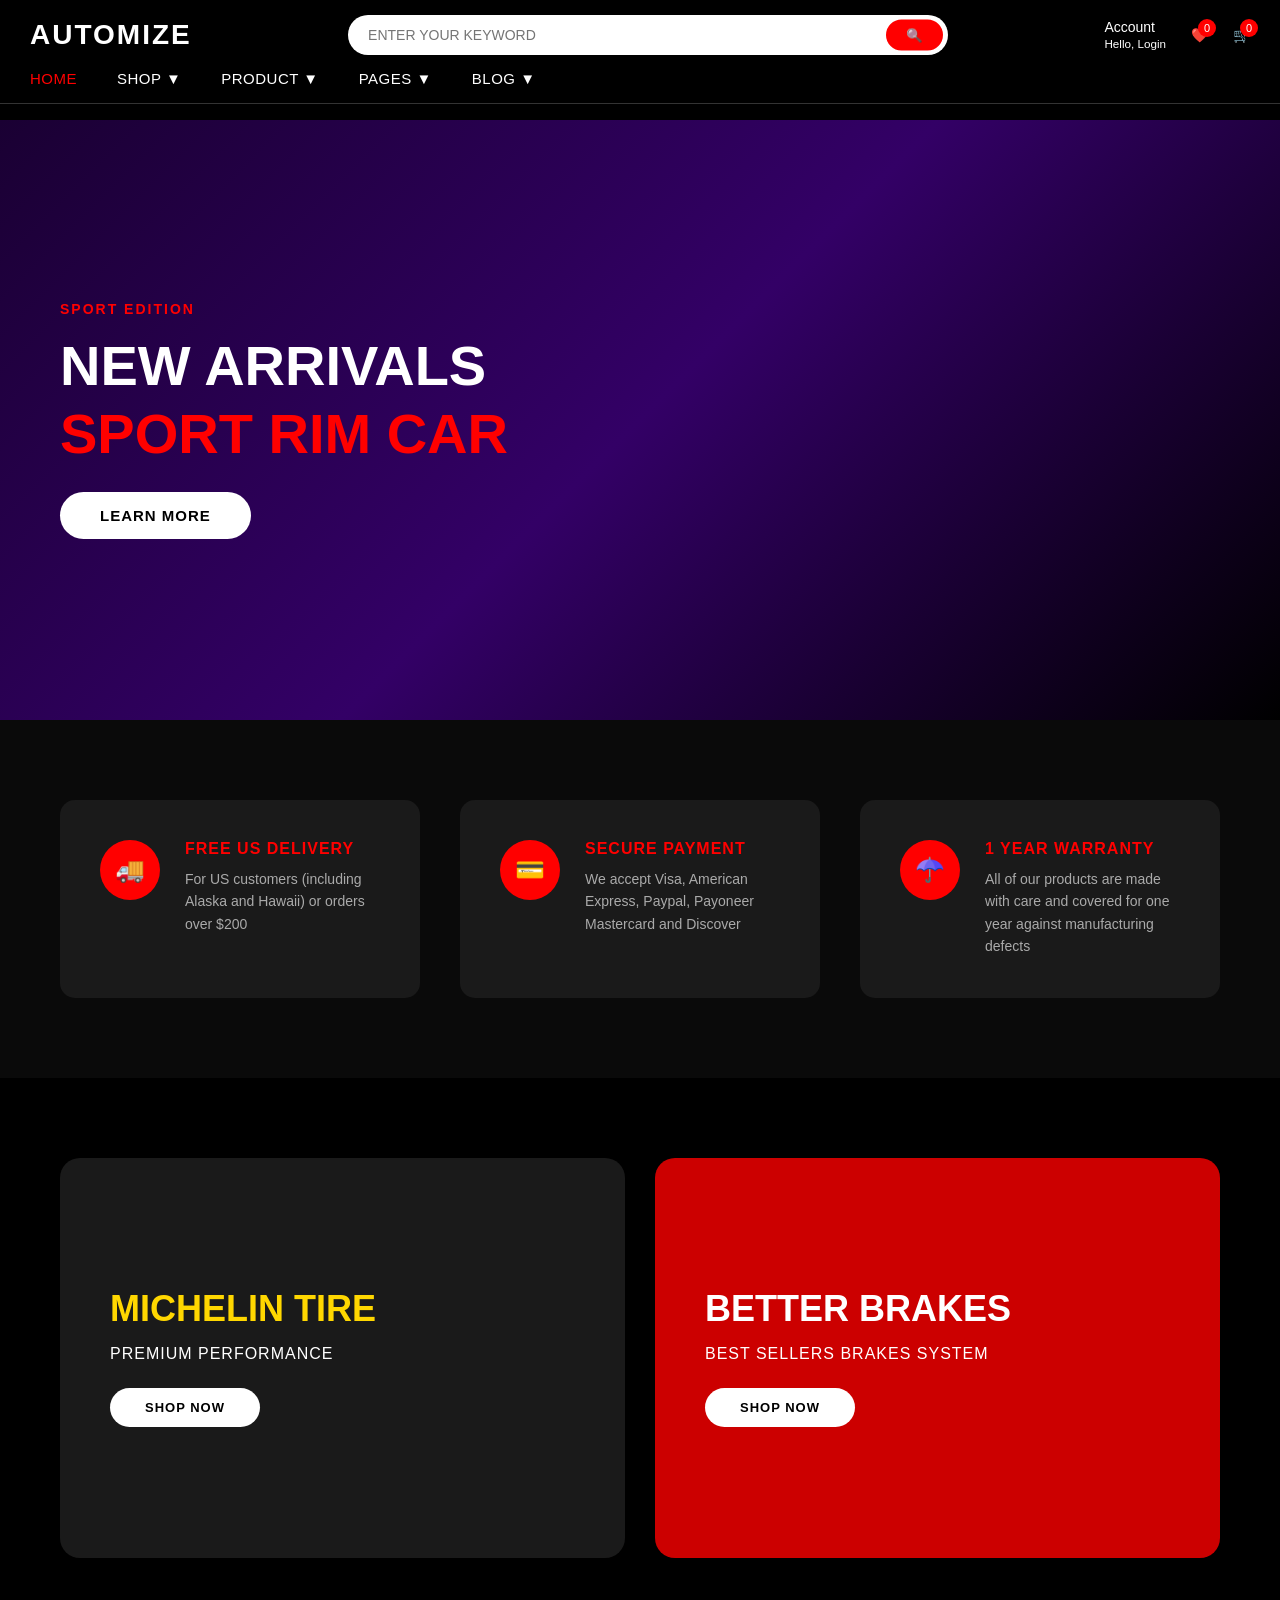
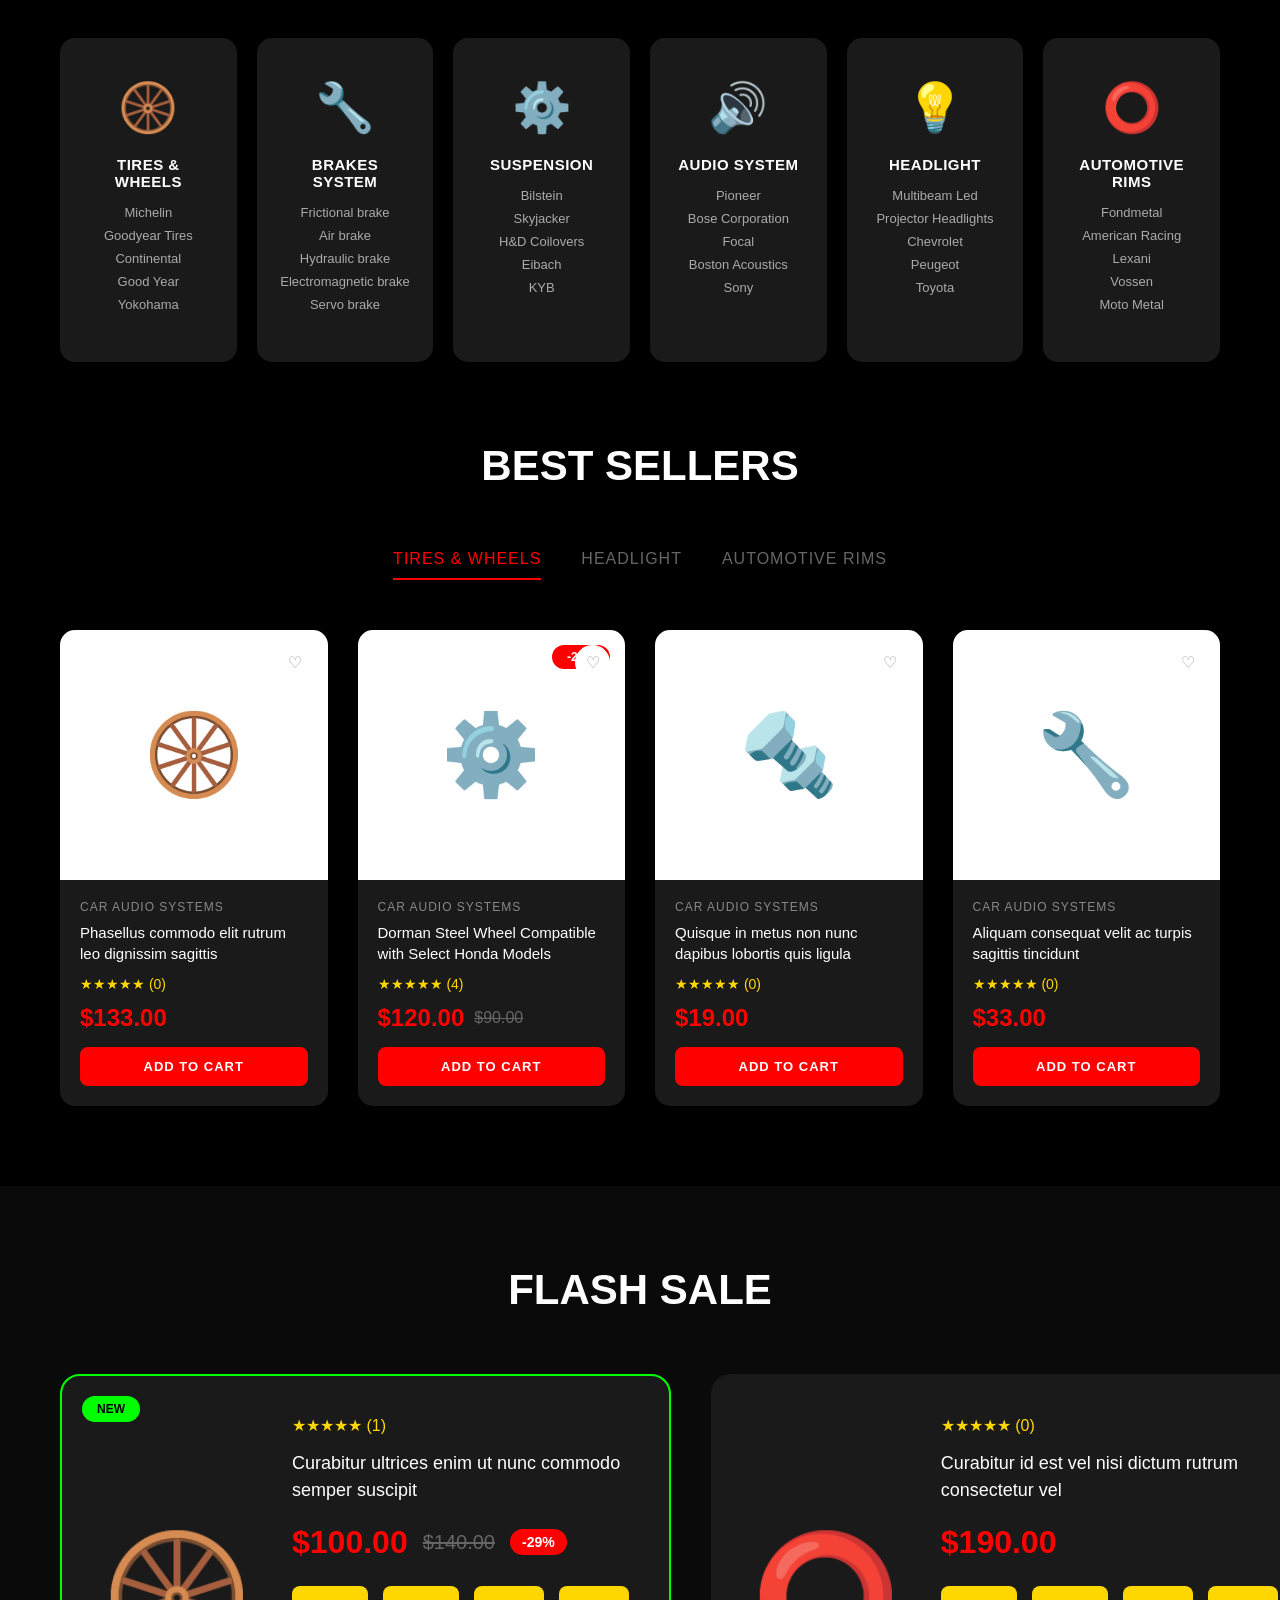
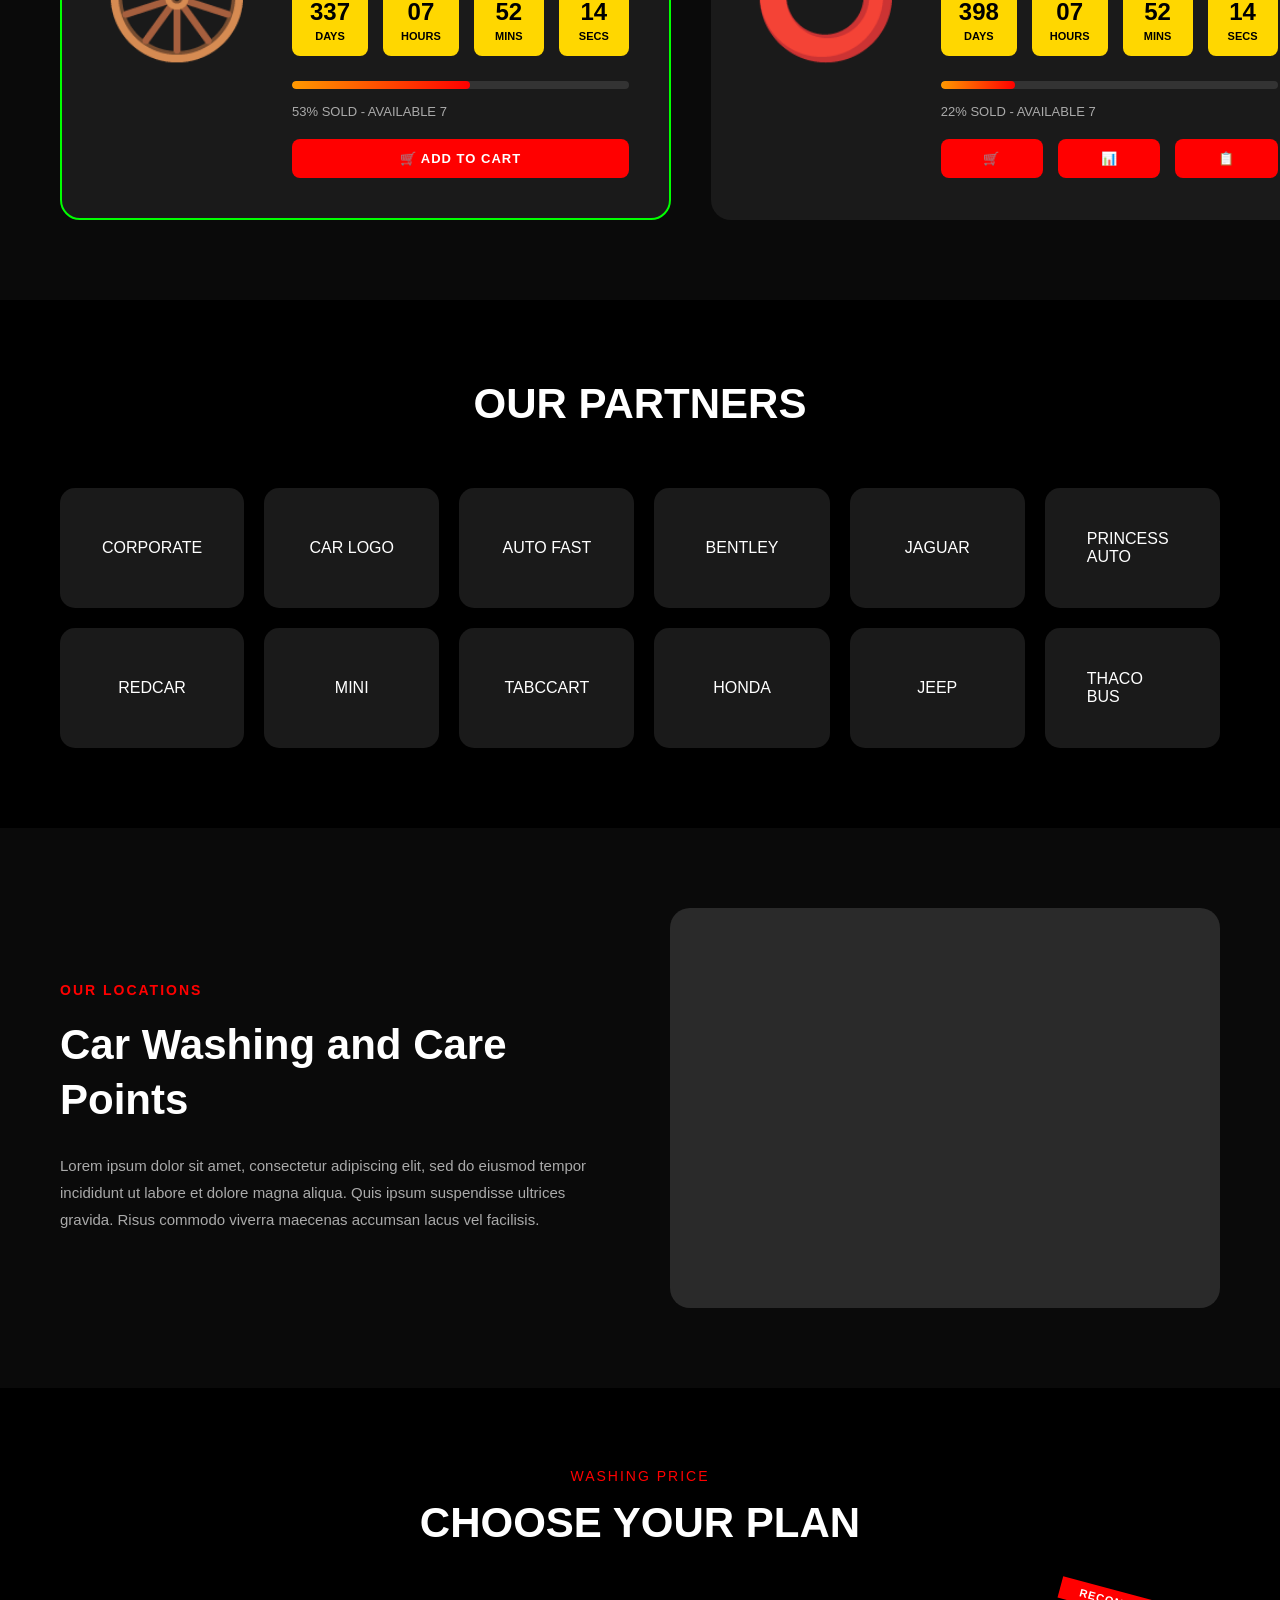
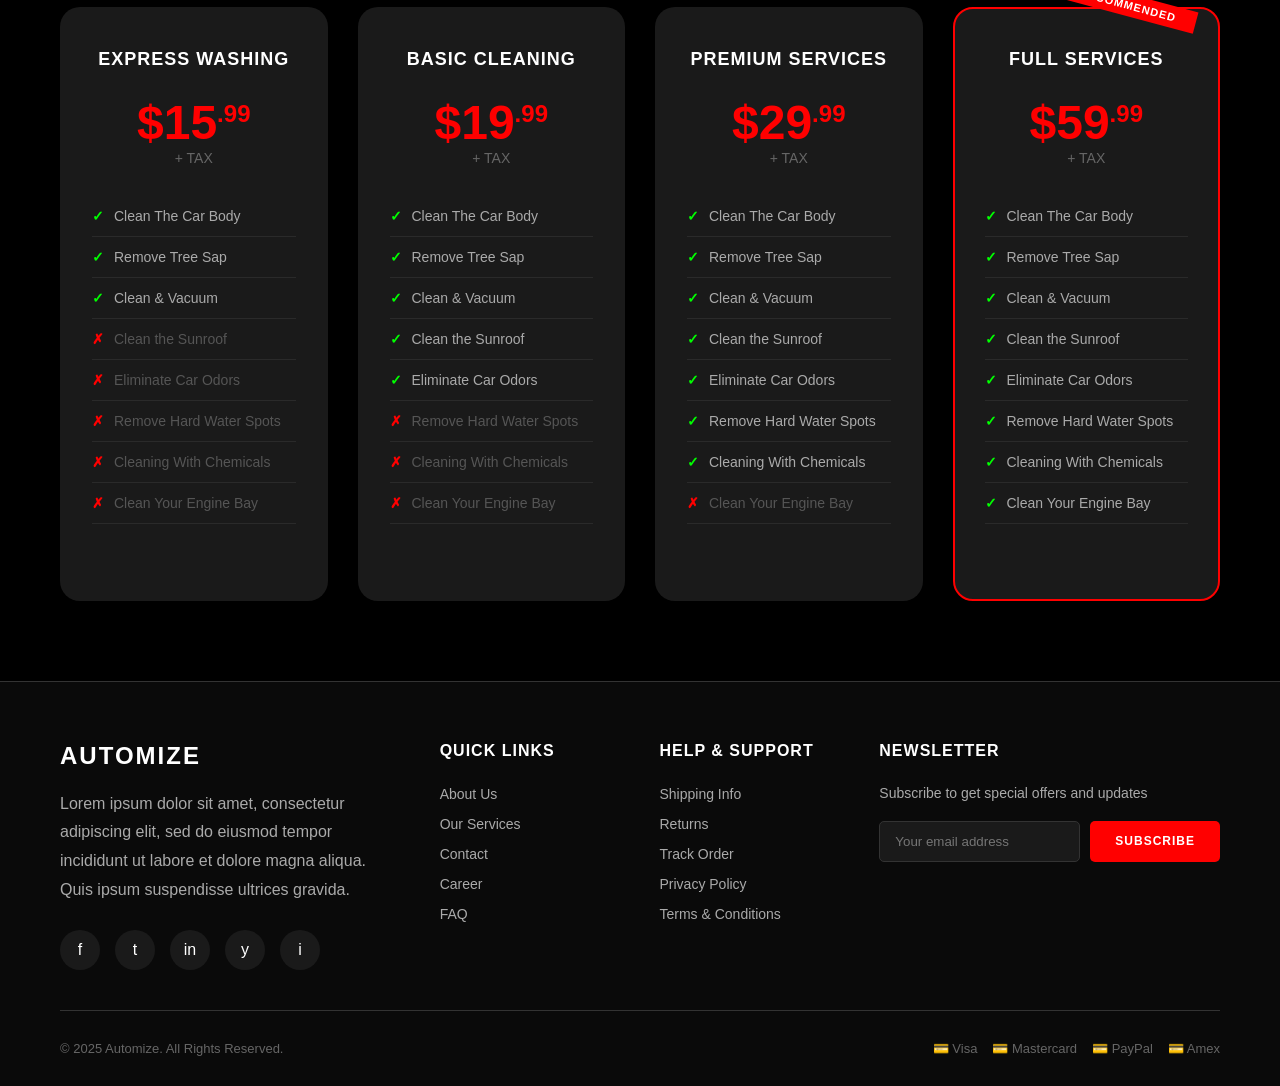
==== index.html @ 326f1a13 "Home page" ====
<!DOCTYPE html>
<html lang="vi">
<head>
    <meta charset="UTF-8">
    <meta name="viewport" content="width=device-width, initial-scale=1.0">
    <title>Automize - Automotive Parts & Accessories</title>
    
    <!-- CSS -->
    <link rel="stylesheet" href="css/style.css">
</head>
<body>
    <!-- Header -->
    <header>
        <div class="header-top">
            <div class="logo">AUTOMIZE</div>
            
            <div class="search-bar">
                <input type="text" placeholder="ENTER YOUR KEYWORD">
                <button>🔍</button>
            </div>
            
            <div class="header-icons">
                <div class="icon-btn">
                    Account<br><small>Hello, Login</small>
                </div>
                <div class="icon-btn">
                    ❤️
                    <span class="badge">0</span>
                </div>
                <div class="icon-btn">
                    🛒
                    <span class="badge">0</span>
                </div>
            </div>
        </div>
        
        <nav>
            <ul class="nav-menu">
                <li class="active"><a href="#home">HOME</a></li>
                <li class="dropdown">
                    <a href="#shop">SHOP ▼</a>
                    <div class="dropdown-content">
                        <a href="#">All Products</a>
                        <a href="#">New Arrivals</a>
                        <a href="#">Best Sellers</a>
                        <a href="#">Sale Items</a>
                    </div>
                </li>
                <li class="dropdown">
                    <a href="#product">PRODUCT ▼</a>
                    <div class="dropdown-content">
                        <a href="#">Tires & Wheels</a>
                        <a href="#">Brakes System</a>
                        <a href="#">Suspension</a>
                        <a href="#">Audio System</a>
                    </div>
                </li>
                <li class="dropdown">
                    <a href="#pages">PAGES ▼</a>
                    <div class="dropdown-content">
                        <a href="#">About Us</a>
                        <a href="#">Contact</a>
                        <a href="#">FAQ</a>
                        <a href="#">Services</a>
                    </div>
                </li>
                <li class="dropdown">
                    <a href="#blog">BLOG ▼</a>
                    <div class="dropdown-content">
                        <a href="#">Latest News</a>
                        <a href="#">Tips & Tricks</a>
                        <a href="#">Maintenance Guide</a>
                    </div>
                </li>
            </ul>
        </nav>
    </header>

    <!-- Hero Section -->
    <section class="hero">
        <div class="hero-content">
            <div class="hero-tag">SPORT EDITION</div>
            <h1>NEW ARRIVALS<br><span class="highlight">SPORT RIM CAR</span></h1>
            <button class="hero-btn">Learn More</button>
        </div>
    </section>

    <!-- Features -->
    <section class="features">
        <div class="features-grid">
            <div class="feature-card">
                <div class="feature-icon">🚚</div>
                <div class="feature-content">
                    <h3>Free US Delivery</h3>
                    <p>For US customers (including Alaska and Hawaii) or orders over $200</p>
                </div>
            </div>
            <div class="feature-card">
                <div class="feature-icon">💳</div>
                <div class="feature-content">
                    <h3>Secure Payment</h3>
                    <p>We accept Visa, American Express, Paypal, Payoneer Mastercard and Discover</p>
                </div>
            </div>
            <div class="feature-card">
                <div class="feature-icon">☂️</div>
                <div class="feature-content">
                    <h3>1 Year Warranty</h3>
                    <p>All of our products are made with care and covered for one year against manufacturing defects</p>
                </div>
            </div>
        </div>
    </section>

    <!-- Product Promo -->
    <section class="products">
        <div class="product-promo">
            <div class="promo-card dark">
                <h3 class="yellow">MICHELIN TIRE</h3>
                <p>Premium Performance</p>
                <button class="promo-btn">Shop Now</button>
            </div>
            <div class="promo-card red">
                <h3>BETTER BRAKES</h3>
                <p>Best Sellers Brakes System</p>
                <button class="promo-btn">Shop Now</button>
            </div>
        </div>

        <!-- Categories -->
        <div class="categories">
            <div class="category-card">
                <div class="category-icon">🛞</div>
                <h4>Tires & Wheels</h4>
                <ul>
                    <li>Michelin</li>
                    <li>Goodyear Tires</li>
                    <li>Continental</li>
                    <li>Good Year</li>
                    <li>Yokohama</li>
                </ul>
            </div>
            <div class="category-card">
                <div class="category-icon">🔧</div>
                <h4>Brakes System</h4>
                <ul>
                    <li>Frictional brake</li>
                    <li>Air brake</li>
                    <li>Hydraulic brake</li>
                    <li>Electromagnetic brake</li>
                    <li>Servo brake</li>
                </ul>
            </div>
            <div class="category-card">
                <div class="category-icon">⚙️</div>
                <h4>Suspension</h4>
                <ul>
                    <li>Bilstein</li>
                    <li>Skyjacker</li>
                    <li>H&D Coilovers</li>
                    <li>Eibach</li>
                    <li>KYB</li>
                </ul>
            </div>
            <div class="category-card">
                <div class="category-icon">🔊</div>
                <h4>Audio System</h4>
                <ul>
                    <li>Pioneer</li>
                    <li>Bose Corporation</li>
                    <li>Focal</li>
                    <li>Boston Acoustics</li>
                    <li>Sony</li>
                </ul>
            </div>
            <div class="category-card">
                <div class="category-icon">💡</div>
                <h4>Headlight</h4>
                <ul>
                    <li>Multibeam Led</li>
                    <li>Projector Headlights</li>
                    <li>Chevrolet</li>
                    <li>Peugeot</li>
                    <li>Toyota</li>
                </ul>
            </div>
            <div class="category-card">
                <div class="category-icon">⭕</div>
                <h4>Automotive Rims</h4>
                <ul>
                    <li>Fondmetal</li>
                    <li>American Racing</li>
                    <li>Lexani</li>
                    <li>Vossen</li>
                    <li>Moto Metal</li>
                </ul>
            </div>
        </div>

        <!-- Best Sellers -->
        <div class="best-sellers">
            <div class="section-header">
                <h2>BEST SELLERS</h2>
            </div>
            
            <div class="product-tabs">
                <button class="active" data-tab="tires">Tires & Wheels</button>
                <button data-tab="headlight">Headlight</button>
                <button data-tab="rims">Automotive Rims</button>
            </div>
            
            <div class="product-grid">
                <div class="product-card">
                    <div class="product-image">
                        <button class="wishlist-btn">♡</button>
                        <div style="font-size: 80px; color: #ddd;">🛞</div>
                    </div>
                    <div class="product-info">
                        <div class="product-category">CAR AUDIO SYSTEMS</div>
                        <div class="product-title">Phasellus commodo elit rutrum leo dignissim sagittis</div>
                        <div class="product-rating">★★★★★ (0)</div>
                        <div class="product-price">
                            <span class="price-current">$133.00</span>
                        </div>
                        <button class="add-to-cart">Add to Cart</button>
                    </div>
                </div>

                <div class="product-card">
                    <div class="product-image">
                        <div class="product-badge">-25%</div>
                        <button class="wishlist-btn">♡</button>
                        <div style="font-size: 80px; color: #ddd;">⚙️</div>
                    </div>
                    <div class="product-info">
                        <div class="product-category">CAR AUDIO SYSTEMS</div>
                        <div class="product-title">Dorman Steel Wheel Compatible with Select Honda Models</div>
                        <div class="product-rating">★★★★★ (4)</div>
                        <div class="product-price">
                            <span class="price-current">$120.00</span>
                            <span class="price-old">$90.00</span>
                        </div>
                        <button class="add-to-cart">Add to Cart</button>
                    </div>
                </div>

                <div class="product-card">
                    <div class="product-image">
                        <button class="wishlist-btn">♡</button>
                        <div style="font-size: 80px; color: #ddd;">🔩</div>
                    </div>
                    <div class="product-info">
                        <div class="product-category">CAR AUDIO SYSTEMS</div>
                        <div class="product-title">Quisque in metus non nunc dapibus lobortis quis ligula</div>
                        <div class="product-rating">★★★★★ (0)</div>
                        <div class="product-price">
                            <span class="price-current">$19.00</span>
                        </div>
                        <button class="add-to-cart">Add to Cart</button>
                    </div>
                </div>

                <div class="product-card">
                    <div class="product-image">
                        <button class="wishlist-btn">♡</button>
                        <div style="font-size: 80px; color: #f00;">🔧</div>
                    </div>
                    <div class="product-info">
                        <div class="product-category">CAR AUDIO SYSTEMS</div>
                        <div class="product-title">Aliquam consequat velit ac turpis sagittis tincidunt</div>
                        <div class="product-rating">★★★★★ (0)</div>
                        <div class="product-price">
                            <span class="price-current">$33.00</span>
                        </div>
                        <button class="add-to-cart">Add to Cart</button>
                    </div>
                </div>
            </div>
        </div>
    </section>

    <!-- Flash Sale -->
    <section class="flash-sale">
        <div class="section-header">
            <h2>FLASH SALE</h2>
        </div>
        
        <div class="flash-sale-grid">
            <div class="flash-card new">
                <div class="flash-badge">NEW</div>
                <div class="flash-image">
                    <div style="font-size: 120px; color: #333;">🛞</div>
                </div>
                <div class="flash-content">
                    <div class="flash-rating">★★★★★ (1)</div>
                    <div class="flash-title">Curabitur ultrices enim ut nunc commodo semper suscipit</div>
                    <div class="flash-prices">
                        <span class="flash-price">$100.00</span>
                        <span class="flash-old-price">$140.00</span>
                        <span class="flash-discount">-29%</span>
                    </div>
                    <div class="countdown" data-days="337" data-hours="7" data-mins="52" data-secs="16">
                        <div class="countdown-item">
                            <span class="countdown-number">337</span>
                            <span class="countdown-label">Days</span>
                        </div>
                        <div class="countdown-item">
                            <span class="countdown-number">07</span>
                            <span class="countdown-label">Hours</span>
                        </div>
                        <div class="countdown-item">
                            <span class="countdown-number">52</span>
                            <span class="countdown-label">Mins</span>
                        </div>
                        <div class="countdown-item">
                            <span class="countdown-number">16</span>
                            <span class="countdown-label">Secs</span>
                        </div>
                    </div>
                    <div class="progress-bar">
                        <div class="progress-fill" style="width: 53%"></div>
                    </div>
                    <div class="stock-info">53% SOLD - AVAILABLE 7</div>
                    <button class="add-to-cart" style="width: auto; padding: 12px 40px;">🛒 Add to Cart</button>
                </div>
            </div>

            <div class="flash-card">
                <div class="flash-image">
                    <div style="font-size: 120px; color: #c00;">⭕</div>
                </div>
                <div class="flash-content">
                    <div class="flash-rating">★★★★★ (0)</div>
                    <div class="flash-title">Curabitur id est vel nisi dictum rutrum consectetur vel</div>
                    <div class="flash-prices">
                        <span class="flash-price">$190.00</span>
                    </div>
                    <div class="countdown" data-days="398" data-hours="7" data-mins="52" data-secs="16">
                        <div class="countdown-item">
                            <span class="countdown-number">398</span>
                            <span class="countdown-label">Days</span>
                        </div>
                        <div class="countdown-item">
                            <span class="countdown-number">07</span>
                            <span class="countdown-label">Hours</span>
                        </div>
                        <div class="countdown-item">
                            <span class="countdown-number">52</span>
                            <span class="countdown-label">Mins</span>
                        </div>
                        <div class="countdown-item">
                            <span class="countdown-number">16</span>
                            <span class="countdown-label">Secs</span>
                        </div>
                    </div>
                    <div class="progress-bar">
                        <div class="progress-fill" style="width: 22%"></div>
                    </div>
                    <div class="stock-info">22% SOLD - AVAILABLE 7</div>
                    <div style="display: flex; gap: 15px;">
                        <button class="add-to-cart" style="flex: 1;">🛒</button>
                        <button class="add-to-cart" style="flex: 1;">📊</button>
                        <button class="add-to-cart" style="flex: 1;">📋</button>
                    </div>
                </div>
            </div>
        </div>
    </section>

    <!-- Brands -->
    <section class="brands">
        <div class="section-header">
            <h2>OUR PARTNERS</h2>
        </div>
        <div class="brands-grid">
            <div class="brand-card">CORPORATE</div>
            <div class="brand-card">CAR LOGO</div>
            <div class="brand-card">AUTO FAST</div>
            <div class="brand-card">BENTLEY</div>
            <div class="brand-card">JAGUAR</div>
            <div class="brand-card">PRINCESS AUTO</div>
            <div class="brand-card">REDCAR</div>
            <div class="brand-card">MINI</div>
            <div class="brand-card">TABCCART</div>
            <div class="brand-card">HONDA</div>
            <div class="brand-card">JEEP</div>
            <div class="brand-card">THACO BUS</div>
        </div>
    </section>

    <!-- Locations -->
    <section class="locations">
        <div class="location-content">
            <div class="location-text">
                <h3>OUR LOCATIONS</h3>
                <h2>Car Washing and Care Points</h2>
                <p>Lorem ipsum dolor sit amet, consectetur adipiscing elit, sed do eiusmod tempor incididunt ut labore et dolore magna aliqua. Quis ipsum suspendisse ultrices gravida. Risus commodo viverra maecenas accumsan lacus vel facilisis.</p>
            </div>
            <div class="location-image"></div>
        </div>
    </section>

    <!-- Pricing -->
    <section class="pricing">
        <div class="pricing-header">
            <div class="tag">WASHING PRICE</div>
            <h2>CHOOSE YOUR PLAN</h2>
        </div>
        
        <div class="pricing-grid">
            <div class="pricing-card">
                <h3 class="pricing-name">EXPRESS WASHING</h3>
                <div class="pricing-amount">
                    <div class="pricing-price">$15<sup>.99</sup></div>
                    <div class="pricing-period">+ TAX</div>
                </div>
                <ul class="pricing-features">
                    <li>Clean The Car Body</li>
                    <li>Remove Tree Sap</li>
                    <li>Clean & Vacuum</li>
                    <li class="unavailable">Clean the Sunroof</li>
                    <li class="unavailable">Eliminate Car Odors</li>
                    <li class="unavailable">Remove Hard Water Spots</li>
                    <li class="unavailable">Cleaning With Chemicals</li>
                    <li class="unavailable">Clean Your Engine Bay</li>
                </ul>
            </div>

            <div class="pricing-card">
                <h3 class="pricing-name">BASIC CLEANING</h3>
                <div class="pricing-amount">
                    <div class="pricing-price">$19<sup>.99</sup></div>
                    <div class="pricing-period">+ TAX</div>
                </div>
                <ul class="pricing-features">
                    <li>Clean The Car Body</li>
                    <li>Remove Tree Sap</li>
                    <li>Clean & Vacuum</li>
                    <li>Clean the Sunroof</li>
                    <li>Eliminate Car Odors</li>
                    <li class="unavailable">Remove Hard Water Spots</li>
                    <li class="unavailable">Cleaning With Chemicals</li>
                    <li class="unavailable">Clean Your Engine Bay</li>
                </ul>
            </div>

            <div class="pricing-card">
                <h3 class="pricing-name">PREMIUM SERVICES</h3>
                <div class="pricing-amount">
                    <div class="pricing-price">$29<sup>.99</sup></div>
                    <div class="pricing-period">+ TAX</div>
                </div>
                <ul class="pricing-features">
                    <li>Clean The Car Body</li>
                    <li>Remove Tree Sap</li>
                    <li>Clean & Vacuum</li>
                    <li>Clean the Sunroof</li>
                    <li>Eliminate Car Odors</li>
                    <li>Remove Hard Water Spots</li>
                    <li>Cleaning With Chemicals</li>
                    <li class="unavailable">Clean Your Engine Bay</li>
                </ul>
            </div>

            <div class="pricing-card recommended">
                <div class="recommended-badge">RECOMMENDED</div>
                <h3 class="pricing-name">FULL SERVICES</h3>
                <div class="pricing-amount">
                    <div class="pricing-price">$59<sup>.99</sup></div>
                    <div class="pricing-period">+ TAX</div>
                </div>
                <ul class="pricing-features">
                    <li>Clean The Car Body</li>
                    <li>Remove Tree Sap</li>
                    <li>Clean & Vacuum</li>
                    <li>Clean the Sunroof</li>
                    <li>Eliminate Car Odors</li>
                    <li>Remove Hard Water Spots</li>
                    <li>Cleaning With Chemicals</li>
                    <li>Clean Your Engine Bay</li>
                </ul>
            </div>
        </div>
    </section>

    <!-- Footer -->
    <footer>
        <div class="footer-content">
            <div class="footer-about">
                <h3>AUTOMIZE</h3>
                <p>Lorem ipsum dolor sit amet, consectetur adipiscing elit, sed do eiusmod tempor incididunt ut labore et dolore magna aliqua. Quis ipsum suspendisse ultrices gravida.</p>
                <div class="social-links">
                    <a href="#">f</a>
                    <a href="#">t</a>
                    <a href="#">in</a>
                    <a href="#">y</a>
                    <a href="#">i</a>
                </div>
            </div>
            
            <div class="footer-section">
                <h4>Quick Links</h4>
                <ul>
                    <li><a href="#">About Us</a></li>
                    <li><a href="#">Our Services</a></li>
                    <li><a href="#">Contact</a></li>
                    <li><a href="#">Career</a></li>
                    <li><a href="#">FAQ</a></li>
                </ul>
            </div>
            
            <div class="footer-section">
                <h4>Help & Support</h4>
                <ul>
                    <li><a href="#">Shipping Info</a></li>
                    <li><a href="#">Returns</a></li>
                    <li><a href="#">Track Order</a></li>
                    <li><a href="#">Privacy Policy</a></li>
                    <li><a href="#">Terms & Conditions</a></li>
                </ul>
            </div>
            
            <div class="footer-section">
                <h4>Newsletter</h4>
                <p style="color: #aaa; margin-bottom: 15px; font-size: 14px;">Subscribe to get special offers and updates</p>
                <div class="newsletter">
                    <input type="email" placeholder="Your email address">
                    <button>Subscribe</button>
                </div>
            </div>
        </div>
        
        <div class="footer-bottom">
            <div>© 2025 Automize. All Rights Reserved.</div>
            <div class="payment-methods">
                <span>💳 Visa</span>
                <span>💳 Mastercard</span>
                <span>💳 PayPal</span>
                <span>💳 Amex</span>
            </div>
        </div>
    </footer>

    <!-- jQuery -->
    <script src="https://cdnjs.cloudflare.com/ajax/libs/jquery/3.7.1/jquery.min.js"></script>
    
    <!-- Custom JavaScript -->
    <script src="js/main.js"></script>
</body>
</html>
---- css/style.css ----
/* ===================================
   AUTOMIZE - AUTOMOTIVE E-COMMERCE
   Main Stylesheet
   =================================== */

/* Reset & Base Styles */
* {
    margin: 0;
    padding: 0;
    box-sizing: border-box;
}

body {
    font-family: 'Segoe UI', Tahoma, Geneva, Verdana, sans-serif;
    background: #000;
    color: #fff;
}

/* ===================================
   HEADER & NAVIGATION
   =================================== */

header {
    background: rgba(0, 0, 0, 0.95);
    padding: 15px 0;
    position: fixed;
    width: 100%;
    top: 0;
    z-index: 1000;
    border-bottom: 1px solid #333;
}

.header-top {
    max-width: 1400px;
    margin: 0 auto;
    padding: 0 30px;
    display: flex;
    justify-content: space-between;
    align-items: center;
    margin-bottom: 15px;
}

.logo {
    font-size: 28px;
    font-weight: 800;
    letter-spacing: 2px;
    color: #fff;
}

.search-bar {
    flex: 1;
    max-width: 600px;
    margin: 0 40px;
    position: relative;
}

.search-bar input {
    width: 100%;
    padding: 12px 50px 12px 20px;
    border: none;
    border-radius: 25px;
    background: #fff;
    color: #000;
    font-size: 14px;
}

.search-bar button {
    position: absolute;
    right: 5px;
    top: 50%;
    transform: translateY(-50%);
    background: #ff0000;
    border: none;
    padding: 8px 20px;
    border-radius: 20px;
    color: #fff;
    cursor: pointer;
}

.header-icons {
    display: flex;
    gap: 25px;
    align-items: center;
}

.icon-btn {
    position: relative;
    cursor: pointer;
    color: #fff;
    font-size: 14px;
}

.icon-btn .badge {
    position: absolute;
    top: -8px;
    right: -8px;
    background: #ff0000;
    color: #fff;
    border-radius: 50%;
    width: 18px;
    height: 18px;
    font-size: 11px;
    display: flex;
    align-items: center;
    justify-content: center;
}

nav {
    max-width: 1400px;
    margin: 0 auto;
    padding: 0 30px;
}

.nav-menu {
    display: flex;
    gap: 40px;
    list-style: none;
    align-items: center;
}

.nav-menu li {
    position: relative;
}

.nav-menu a {
    color: #fff;
    text-decoration: none;
    font-size: 15px;
    font-weight: 500;
    text-transform: uppercase;
    letter-spacing: 0.5px;
    transition: color 0.3s;
}

.nav-menu a:hover {
    color: #ff0000;
}

.nav-menu li.active a {
    color: #ff0000;
}

/* Dropdown Menu */
.dropdown {
    position: relative;
}

.dropdown-content {
    display: none;
    position: absolute;
    top: 100%;
    left: 0;
    background: #1a1a1a;
    min-width: 200px;
    box-shadow: 0 8px 16px rgba(0,0,0,0.3);
    z-index: 1;
    margin-top: 10px;
    border-radius: 8px;
    overflow: hidden;
}

.dropdown:hover .dropdown-content {
    display: block;
}

.dropdown-content a {
    display: block;
    padding: 12px 20px;
    text-transform: none;
    font-size: 14px;
    border-bottom: 1px solid #333;
}

.dropdown-content a:hover {
    background: #2a2a2a;
}

/* ===================================
   HERO SECTION
   =================================== */

.hero {
    margin-top: 120px;
    height: 600px;
    background: linear-gradient(135deg, #1a0033 0%, #330066 50%, #000 100%);
    display: flex;
    align-items: center;
    padding: 0 60px;
    position: relative;
    overflow: hidden;
}

.hero-content {
    max-width: 600px;
    z-index: 1;
}

.hero-tag {
    color: #ff0000;
    font-size: 14px;
    text-transform: uppercase;
    letter-spacing: 2px;
    margin-bottom: 15px;
    font-weight: 600;
}

.hero h1 {
    font-size: 56px;
    line-height: 1.2;
    margin-bottom: 25px;
    font-weight: 800;
}

.hero h1 .highlight {
    color: #ff0000;
}

.hero-btn {
    background: #fff;
    color: #000;
    padding: 15px 40px;
    border: none;
    border-radius: 30px;
    font-size: 15px;
    font-weight: 600;
    cursor: pointer;
    text-transform: uppercase;
    letter-spacing: 1px;
    transition: all 0.3s;
}

.hero-btn:hover {
    background: #ff0000;
    color: #fff;
    transform: translateY(-2px);
}

/* ===================================
   FEATURES SECTION
   =================================== */

.features {
    padding: 80px 60px;
    background: #0a0a0a;
}

.features-grid {
    max-width: 1400px;
    margin: 0 auto;
    display: grid;
    grid-template-columns: repeat(3, 1fr);
    gap: 40px;
}

.feature-card {
    background: #1a1a1a;
    padding: 40px;
    border-radius: 15px;
    display: flex;
    gap: 25px;
    transition: transform 0.3s;
}

.feature-card:hover {
    transform: translateY(-5px);
}

.feature-icon {
    width: 60px;
    height: 60px;
    background: #ff0000;
    border-radius: 50%;
    display: flex;
    align-items: center;
    justify-content: center;
    font-size: 24px;
    flex-shrink: 0;
}

.feature-content h3 {
    color: #ff0000;
    font-size: 16px;
    text-transform: uppercase;
    margin-bottom: 10px;
    letter-spacing: 1px;
}

.feature-content p {
    color: #aaa;
    line-height: 1.6;
    font-size: 14px;
}

/* ===================================
   PRODUCTS SECTION
   =================================== */

.products {
    padding: 80px 60px;
    background: #000;
}

.section-header {
    text-align: center;
    margin-bottom: 60px;
}

.section-header h2 {
    font-size: 42px;
    margin-bottom: 15px;
    font-weight: 800;
}

.product-promo {
    max-width: 1400px;
    margin: 0 auto 80px;
    display: grid;
    grid-template-columns: 1fr 1fr;
    gap: 30px;
}

.promo-card {
    position: relative;
    height: 400px;
    border-radius: 20px;
    overflow: hidden;
    padding: 50px;
    display: flex;
    flex-direction: column;
    justify-content: center;
}

.promo-card.dark {
    background: #1a1a1a;
}

.promo-card.red {
    background: #cc0000;
}

.promo-card h3 {
    font-size: 36px;
    margin-bottom: 15px;
    font-weight: 700;
}

.promo-card h3.yellow {
    color: #ffd700;
}

.promo-card p {
    font-size: 16px;
    text-transform: uppercase;
    letter-spacing: 1px;
    margin-bottom: 25px;
}

.promo-btn {
    background: #fff;
    color: #000;
    padding: 12px 35px;
    border: none;
    border-radius: 25px;
    font-weight: 600;
    cursor: pointer;
    width: fit-content;
    text-transform: uppercase;
    font-size: 13px;
    letter-spacing: 1px;
}

/* ===================================
   CATEGORIES
   =================================== */

.categories {
    max-width: 1400px;
    margin: 0 auto 80px;
    display: grid;
    grid-template-columns: repeat(6, 1fr);
    gap: 20px;
}

.category-card {
    background: #1a1a1a;
    padding: 40px 20px;
    border-radius: 15px;
    text-align: center;
    transition: all 0.3s;
    cursor: pointer;
    border: 2px solid transparent;
}

.category-card:hover {
    border-color: #ff0000;
    transform: translateY(-5px);
}

.category-icon {
    font-size: 48px;
    color: #ffd700;
    margin-bottom: 20px;
}

.category-card h4 {
    font-size: 15px;
    margin-bottom: 15px;
    text-transform: uppercase;
    letter-spacing: 0.5px;
}

.category-card ul {
    list-style: none;
    font-size: 13px;
    color: #aaa;
}

.category-card ul li {
    margin: 8px 0;
}

/* ===================================
   BEST SELLERS
   =================================== */

.best-sellers {
    max-width: 1400px;
    margin: 0 auto;
}

.product-tabs {
    display: flex;
    justify-content: center;
    gap: 40px;
    margin-bottom: 50px;
}

.product-tabs button {
    background: none;
    border: none;
    color: #666;
    font-size: 16px;
    cursor: pointer;
    text-transform: uppercase;
    letter-spacing: 1px;
    padding-bottom: 10px;
    border-bottom: 2px solid transparent;
    transition: all 0.3s;
}

.product-tabs button.active {
    color: #ff0000;
    border-bottom-color: #ff0000;
}

.product-grid {
    display: grid;
    grid-template-columns: repeat(4, 1fr);
    gap: 30px;
}

.product-card {
    background: #1a1a1a;
    border-radius: 15px;
    overflow: hidden;
    transition: transform 0.3s;
    position: relative;
}

.product-card:hover {
    transform: translateY(-5px);
}

.product-image {
    width: 100%;
    height: 250px;
    background: #fff;
    display: flex;
    align-items: center;
    justify-content: center;
    position: relative;
}

.product-badge {
    position: absolute;
    top: 15px;
    right: 15px;
    background: #ff0000;
    color: #fff;
    padding: 5px 15px;
    border-radius: 20px;
    font-size: 12px;
    font-weight: 600;
}

.wishlist-btn {
    position: absolute;
    top: 15px;
    right: 15px;
    width: 35px;
    height: 35px;
    background: #fff;
    border: none;
    border-radius: 50%;
    cursor: pointer;
    font-size: 16px;
    color: #999;
    transition: color 0.3s;
}

.product-info {
    padding: 20px;
}

.product-category {
    color: #888;
    font-size: 12px;
    text-transform: uppercase;
    letter-spacing: 1px;
    margin-bottom: 8px;
}

.product-title {
    font-size: 15px;
    margin-bottom: 12px;
    line-height: 1.4;
}

.product-rating {
    color: #ffd700;
    font-size: 14px;
    margin-bottom: 12px;
}

.product-price {
    display: flex;
    align-items: center;
    gap: 10px;
    margin-bottom: 15px;
}

.price-current {
    color: #ff0000;
    font-size: 24px;
    font-weight: 700;
}

.price-old {
    color: #666;
    text-decoration: line-through;
    font-size: 16px;
}

.add-to-cart {
    width: 100%;
    padding: 12px;
    background: #ff0000;
    border: none;
    border-radius: 8px;
    color: #fff;
    font-weight: 600;
    cursor: pointer;
    text-transform: uppercase;
    font-size: 13px;
    letter-spacing: 1px;
    transition: background 0.3s;
}

.add-to-cart:hover {
    background: #cc0000;
}

/* ===================================
   FLASH SALE
   =================================== */

.flash-sale {
    padding: 80px 60px;
    background: #0a0a0a;
}

.flash-sale-grid {
    max-width: 1400px;
    margin: 0 auto;
    display: grid;
    grid-template-columns: repeat(2, 1fr);
    gap: 40px;
}

.flash-card {
    background: #1a1a1a;
    border-radius: 20px;
    padding: 40px;
    display: flex;
    gap: 40px;
    position: relative;
}

.flash-card.new {
    border: 2px solid #00ff00;
}

.flash-badge {
    position: absolute;
    top: 20px;
    left: 20px;
    background: #00ff00;
    color: #000;
    padding: 6px 15px;
    border-radius: 20px;
    font-size: 12px;
    font-weight: 700;
}

.flash-image {
    flex: 1;
    display: flex;
    align-items: center;
    justify-content: center;
}

.flash-content {
    flex: 1;
    display: flex;
    flex-direction: column;
    justify-content: center;
}

.flash-rating {
    color: #ffd700;
    margin-bottom: 15px;
}

.flash-title {
    font-size: 18px;
    margin-bottom: 20px;
    line-height: 1.5;
}

.flash-prices {
    display: flex;
    gap: 15px;
    align-items: center;
    margin-bottom: 25px;
}

.flash-price {
    font-size: 32px;
    color: #ff0000;
    font-weight: 700;
}

.flash-old-price {
    font-size: 20px;
    color: #666;
    text-decoration: line-through;
}

.flash-discount {
    background: #ff0000;
    color: #fff;
    padding: 5px 12px;
    border-radius: 20px;
    font-size: 14px;
    font-weight: 600;
}

.countdown {
    display: flex;
    gap: 15px;
    margin-bottom: 25px;
}

.countdown-item {
    background: #ffd700;
    color: #000;
    padding: 12px 18px;
    border-radius: 8px;
    text-align: center;
    min-width: 70px;
}

.countdown-number {
    font-size: 24px;
    font-weight: 700;
    display: block;
}

.countdown-label {
    font-size: 11px;
    text-transform: uppercase;
    font-weight: 600;
}

.progress-bar {
    width: 100%;
    height: 8px;
    background: #333;
    border-radius: 10px;
    margin-bottom: 15px;
    overflow: hidden;
}

.progress-fill {
    height: 100%;
    background: linear-gradient(90deg, #ff9900, #ff0000);
    border-radius: 10px;
}

.stock-info {
    color: #aaa;
    font-size: 13px;
    margin-bottom: 20px;
}

/* ===================================
   BRANDS
   =================================== */

.brands {
    padding: 80px 60px;
    background: #000;
}

.brands-grid {
    max-width: 1400px;
    margin: 0 auto;
    display: grid;
    grid-template-columns: repeat(6, 1fr);
    gap: 20px;
}

.brand-card {
    background: #1a1a1a;
    padding: 40px;
    border-radius: 15px;
    display: flex;
    align-items: center;
    justify-content: center;
    height: 120px;
    transition: all 0.3s;
    cursor: pointer;
    border: 2px solid transparent;
}

.brand-card:hover {
    border-color: #ff0000;
    transform: translateY(-5px);
}

/* ===================================
   LOCATIONS
   =================================== */

.locations {
    padding: 80px 60px;
    background: #0a0a0a;
}

.location-content {
    max-width: 1400px;
    margin: 0 auto;
    display: grid;
    grid-template-columns: 1fr 1fr;
    gap: 60px;
    align-items: center;
}

.location-text h3 {
    color: #ff0000;
    text-transform: uppercase;
    font-size: 14px;
    letter-spacing: 2px;
    margin-bottom: 20px;
}

.location-text h2 {
    font-size: 42px;
    margin-bottom: 25px;
    line-height: 1.3;
}

.location-text p {
    color: #aaa;
    line-height: 1.8;
    font-size: 15px;
}

.location-image {
    height: 400px;
    background: #2a2a2a;
    border-radius: 20px;
}

/* ===================================
   PRICING
   =================================== */

.pricing {
    padding: 80px 60px;
    background: #000;
}

.pricing-header {
    text-align: center;
    margin-bottom: 60px;
}

.pricing-header .tag {
    color: #ff0000;
    text-transform: uppercase;
    font-size: 14px;
    letter-spacing: 2px;
    margin-bottom: 15px;
}

.pricing-header h2 {
    font-size: 42px;
    font-weight: 800;
}

.pricing-grid {
    max-width: 1400px;
    margin: 0 auto;
    display: grid;
    grid-template-columns: repeat(4, 1fr);
    gap: 30px;
}

.pricing-card {
    background: #1a1a1a;
    border-radius: 20px;
    padding: 40px 30px;
    text-align: center;
    border: 2px solid transparent;
    transition: all 0.3s;
    position: relative;
}

.pricing-card:hover {
    border-color: #ff0000;
    transform: translateY(-5px);
}

.pricing-card.recommended {
    border-color: #ff0000;
}

.recommended-badge {
    position: absolute;
    top: -15px;
    right: 20px;
    background: #ff0000;
    color: #fff;
    padding: 5px 20px;
    font-size: 11px;
    font-weight: 700;
    text-transform: uppercase;
    letter-spacing: 1px;
    transform: rotate(15deg);
}

.pricing-name {
    font-size: 18px;
    text-transform: uppercase;
    margin-bottom: 25px;
    font-weight: 700;
    letter-spacing: 1px;
}

.pricing-amount {
    margin-bottom: 30px;
}

.pricing-price {
    font-size: 48px;
    color: #ff0000;
    font-weight: 700;
}

.pricing-price sup {
    font-size: 24px;
}

.pricing-period {
    color: #666;
    font-size: 14px;
}

.pricing-features {
    list-style: none;
    margin-bottom: 35px;
    text-align: left;
}

.pricing-features li {
    padding: 12px 0;
    border-bottom: 1px solid #2a2a2a;
    color: #aaa;
    font-size: 14px;
    display: flex;
    align-items: center;
    gap: 10px;
}

.pricing-features li.unavailable {
    color: #555;
}

.pricing-features li::before {
    content: "✓";
    color: #00ff00;
    font-weight: 700;
}

.pricing-features li.unavailable::before {
    content: "✗";
    color: #ff0000;
}

/* ===================================
   FOOTER
   =================================== */

footer {
    background: #0a0a0a;
    padding: 60px 60px 30px;
    border-top: 1px solid #333;
}

.footer-content {
    max-width: 1400px;
    margin: 0 auto;
    display: grid;
    grid-template-columns: 2fr repeat(3, 1fr);
    gap: 60px;
    margin-bottom: 40px;
}

.footer-about h3 {
    font-size: 24px;
    margin-bottom: 20px;
    letter-spacing: 2px;
}

.footer-about p {
    color: #aaa;
    line-height: 1.8;
    margin-bottom: 25px;
}

.social-links {
    display: flex;
    gap: 15px;
}

.social-links a {
    width: 40px;
    height: 40px;
    background: #1a1a1a;
    border-radius: 50%;
    display: flex;
    align-items: center;
    justify-content: center;
    color: #fff;
    text-decoration: none;
    transition: all 0.3s;
}

.social-links a:hover {
    background: #ff0000;
}

.footer-section h4 {
    font-size: 16px;
    margin-bottom: 25px;
    text-transform: uppercase;
    letter-spacing: 1px;
}

.footer-section ul {
    list-style: none;
}

.footer-section ul li {
    margin-bottom: 12px;
}

.footer-section ul li a {
    color: #aaa;
    text-decoration: none;
    transition: color 0.3s;
    font-size: 14px;
}

.footer-section ul li a:hover {
    color: #ff0000;
}

.newsletter {
    display: flex;
    gap: 10px;
    margin-top: 20px;
}

.newsletter input {
    flex: 1;
    padding: 12px 15px;
    border: 1px solid #333;
    background: #1a1a1a;
    color: #fff;
    border-radius: 5px;
}

.newsletter button {
    padding: 12px 25px;
    background: #ff0000;
    border: none;
    border-radius: 5px;
    color: #fff;
    font-weight: 600;
    cursor: pointer;
    text-transform: uppercase;
    font-size: 12px;
    letter-spacing: 1px;
}

.footer-bottom {
    max-width: 1400px;
    margin: 0 auto;
    padding-top: 30px;
    border-top: 1px solid #333;
    display: flex;
    justify-content: space-between;
    align-items: center;
    color: #666;
    font-size: 13px;
}

.payment-methods {
    display: flex;
    gap: 15px;
}

.payment-methods img {
    height: 30px;
}

/* ===================================
   RESPONSIVE DESIGN
   =================================== */

@media (max-width: 1200px) {
    .product-grid {
        grid-template-columns: repeat(3, 1fr);
    }
    
    .categories {
        grid-template-columns: repeat(3, 1fr);
    }
    
    .brands-grid {
        grid-template-columns: repeat(4, 1fr);
    }
}

@media (max-width: 768px) {
    .nav-menu {
        flex-direction: column;
        gap: 15px;
    }
    
    .product-grid,
    .categories,
    .brands-grid,
    .pricing-grid {
        grid-template-columns: repeat(2, 1fr);
    }
    
    .product-promo,
    .flash-sale-grid,
    .location-content,
    .footer-content {
        grid-template-columns: 1fr;
    }
    
    .hero h1 {
        font-size: 36px;
    }
    
    .flash-card {
        flex-direction: column;
    }
    
    .features-grid {
        grid-template-columns: 1fr;
    }
}

@media (max-width: 480px) {
    .product-grid,
    .categories,
    .brands-grid,
    .pricing-grid {
        grid-template-columns: 1fr;
    }
    
    .header-top {
        flex-direction: column;
        gap: 15px;
    }
    
    .search-bar {
        margin: 0;
        max-width: 100%;
    }
}
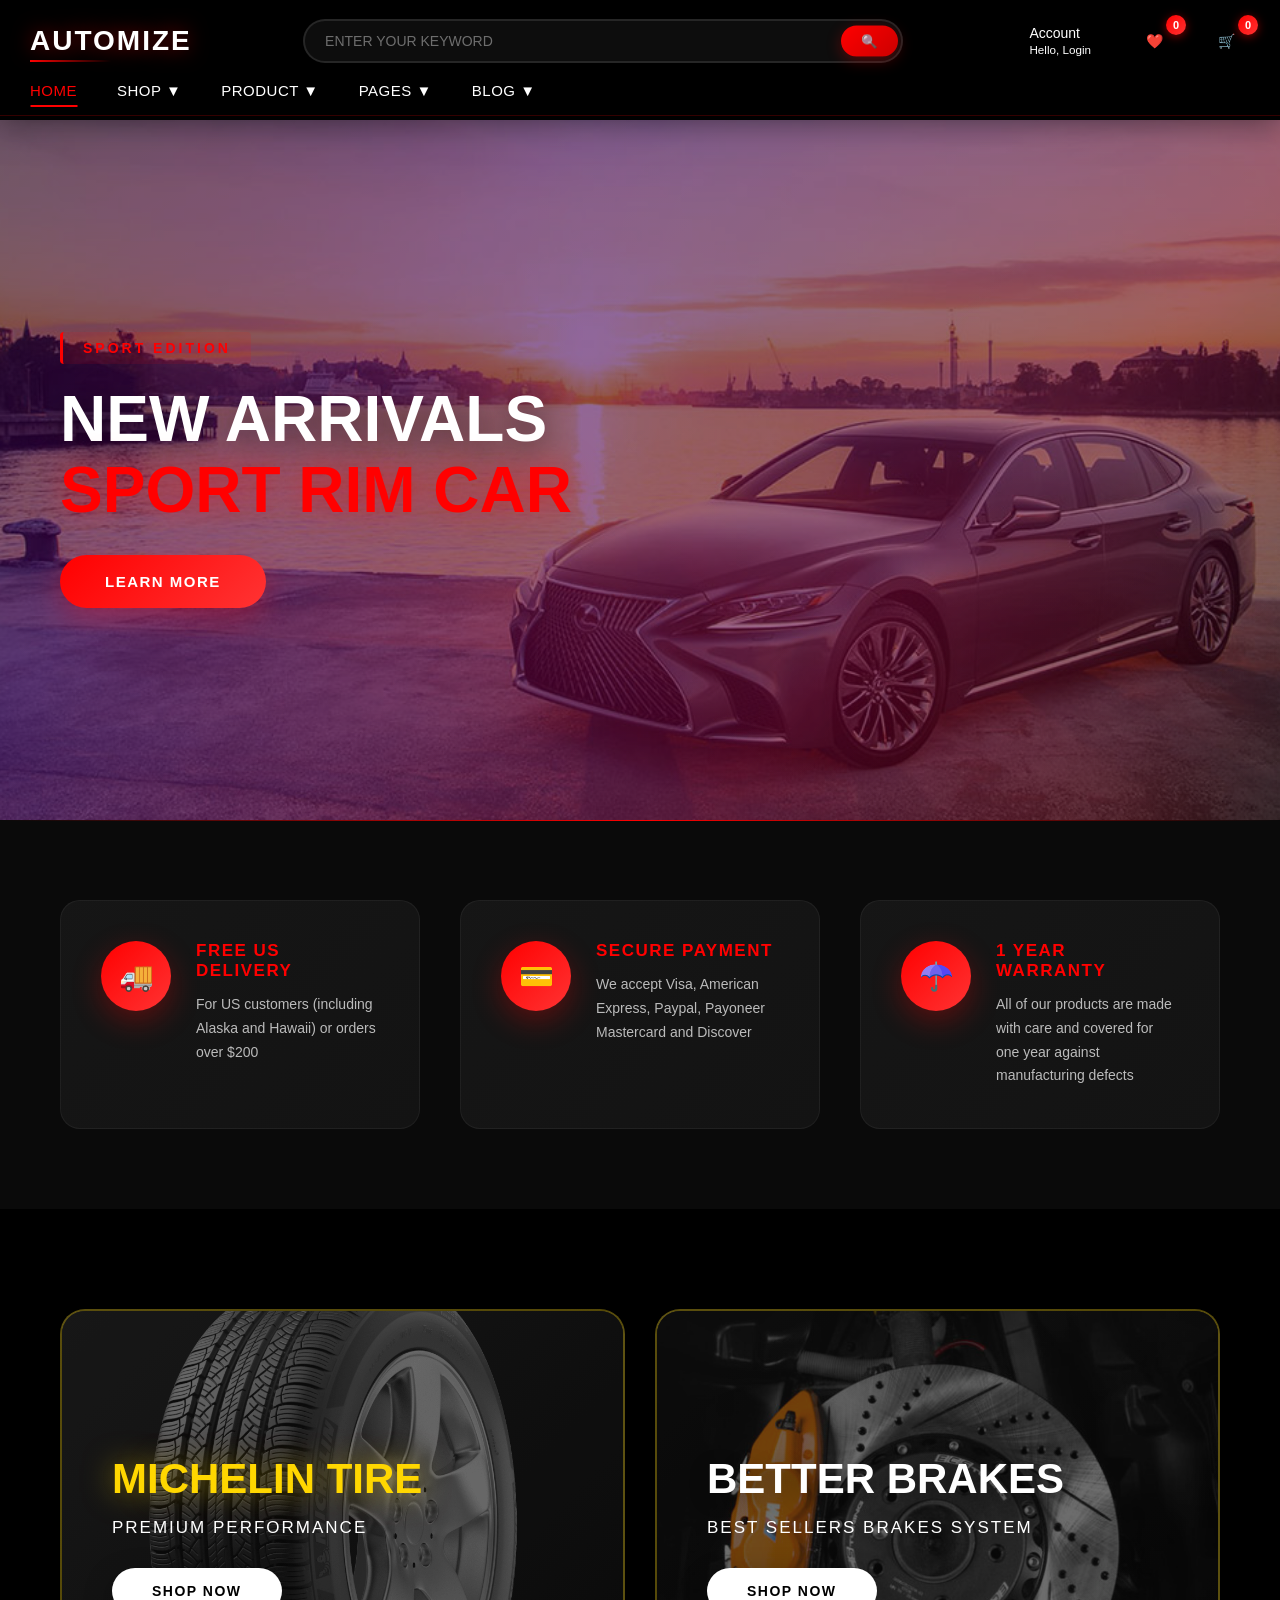
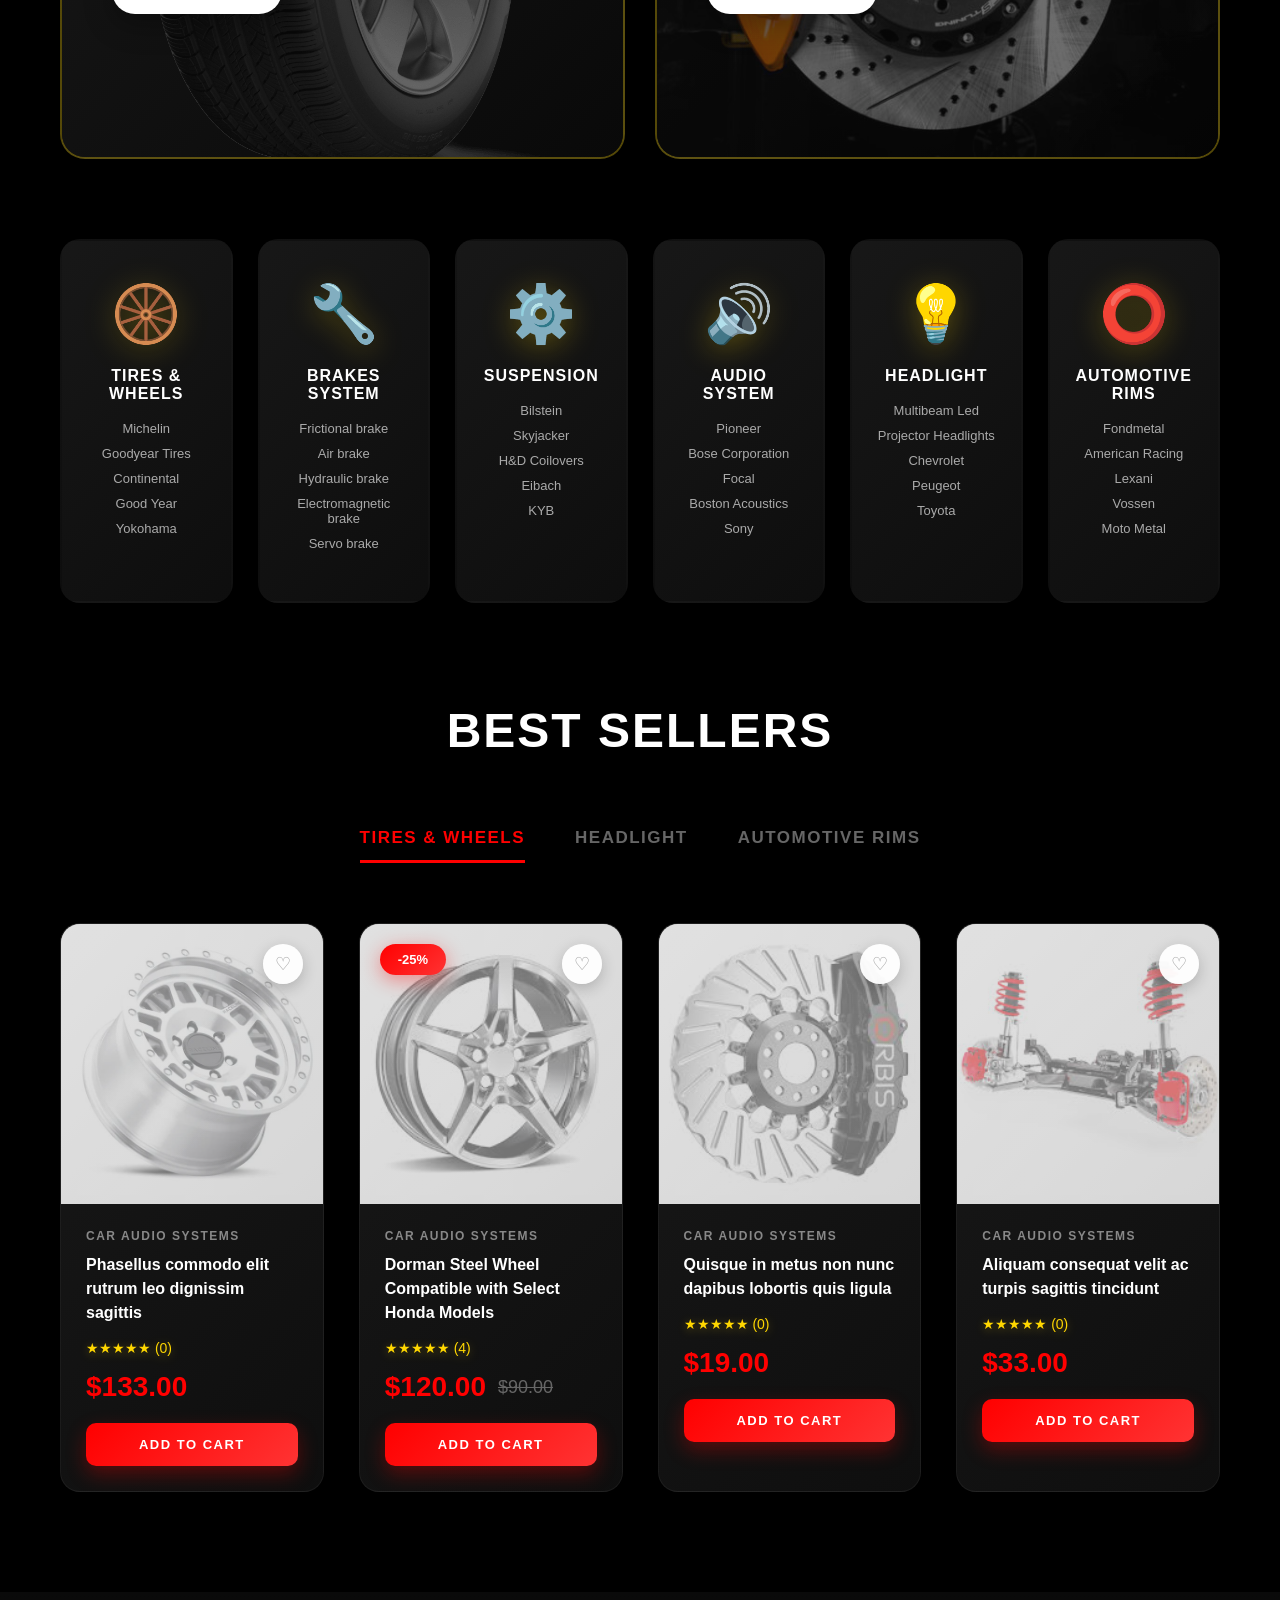
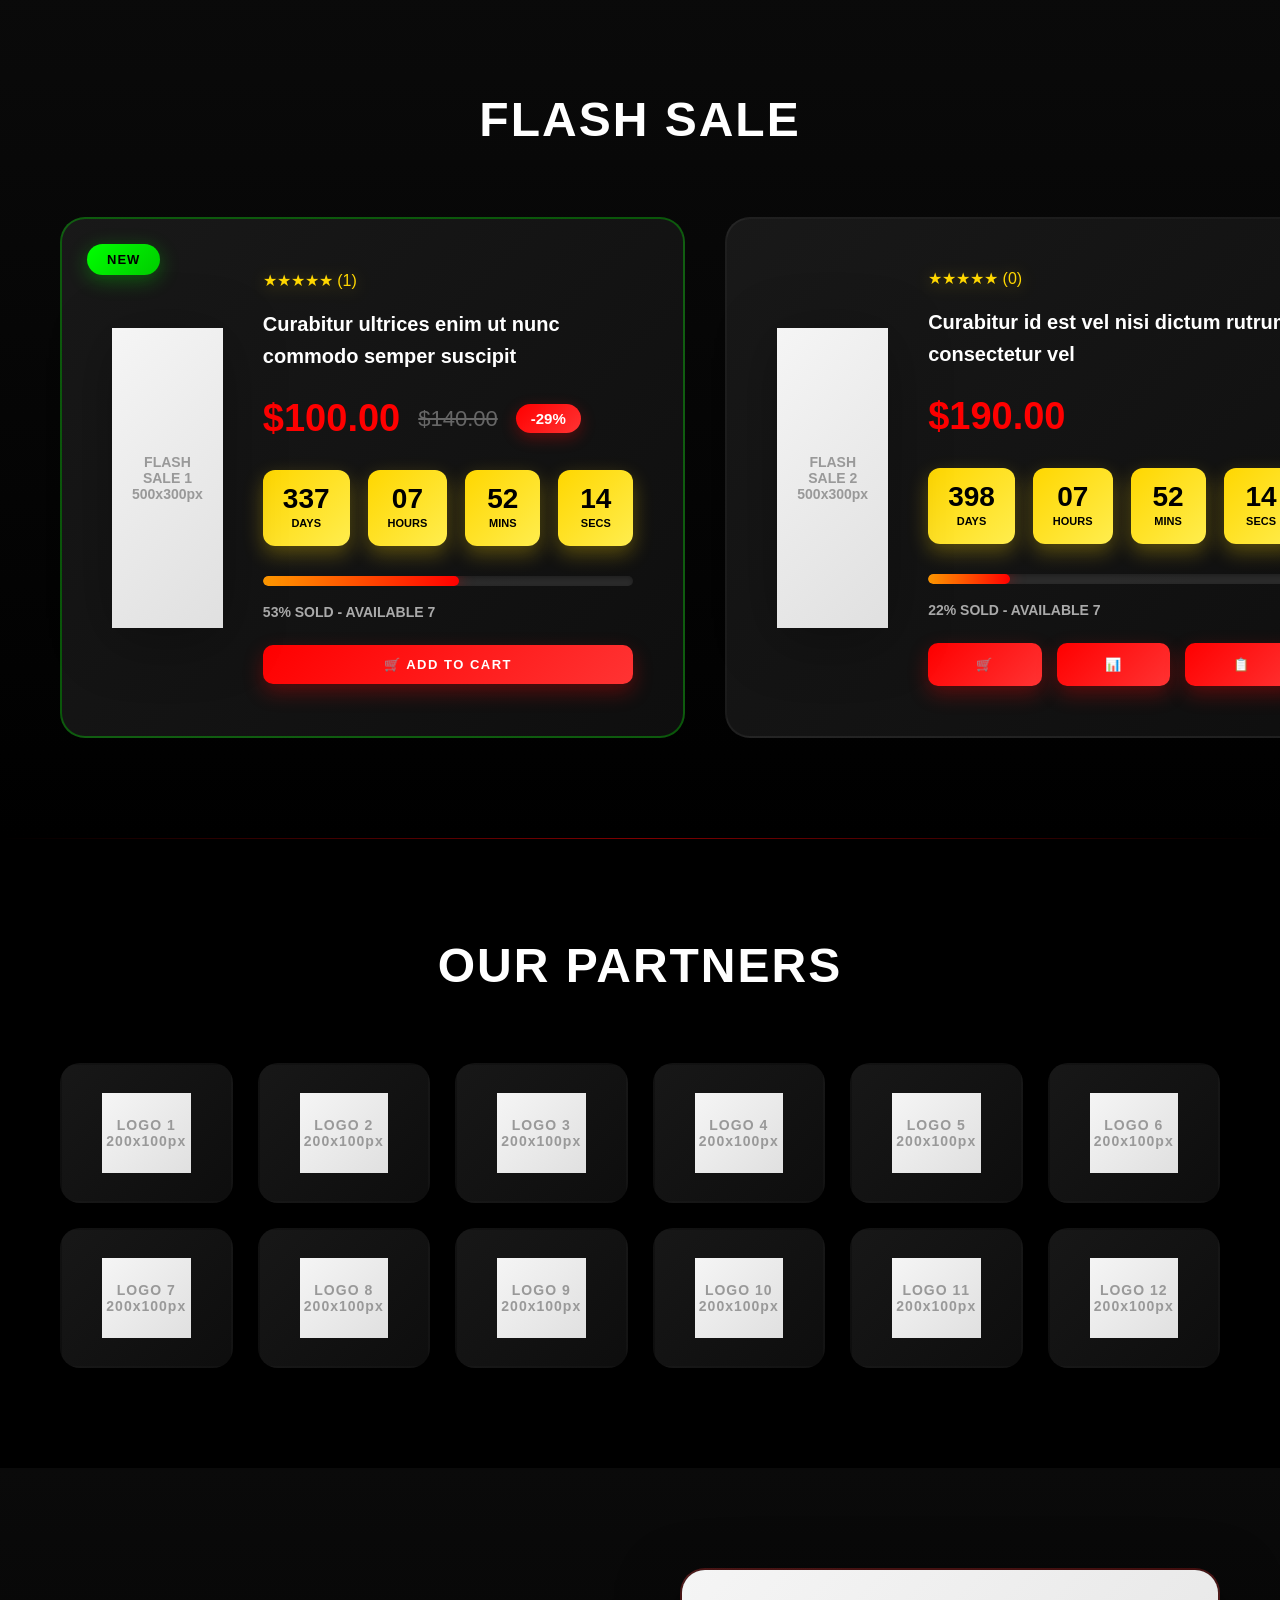
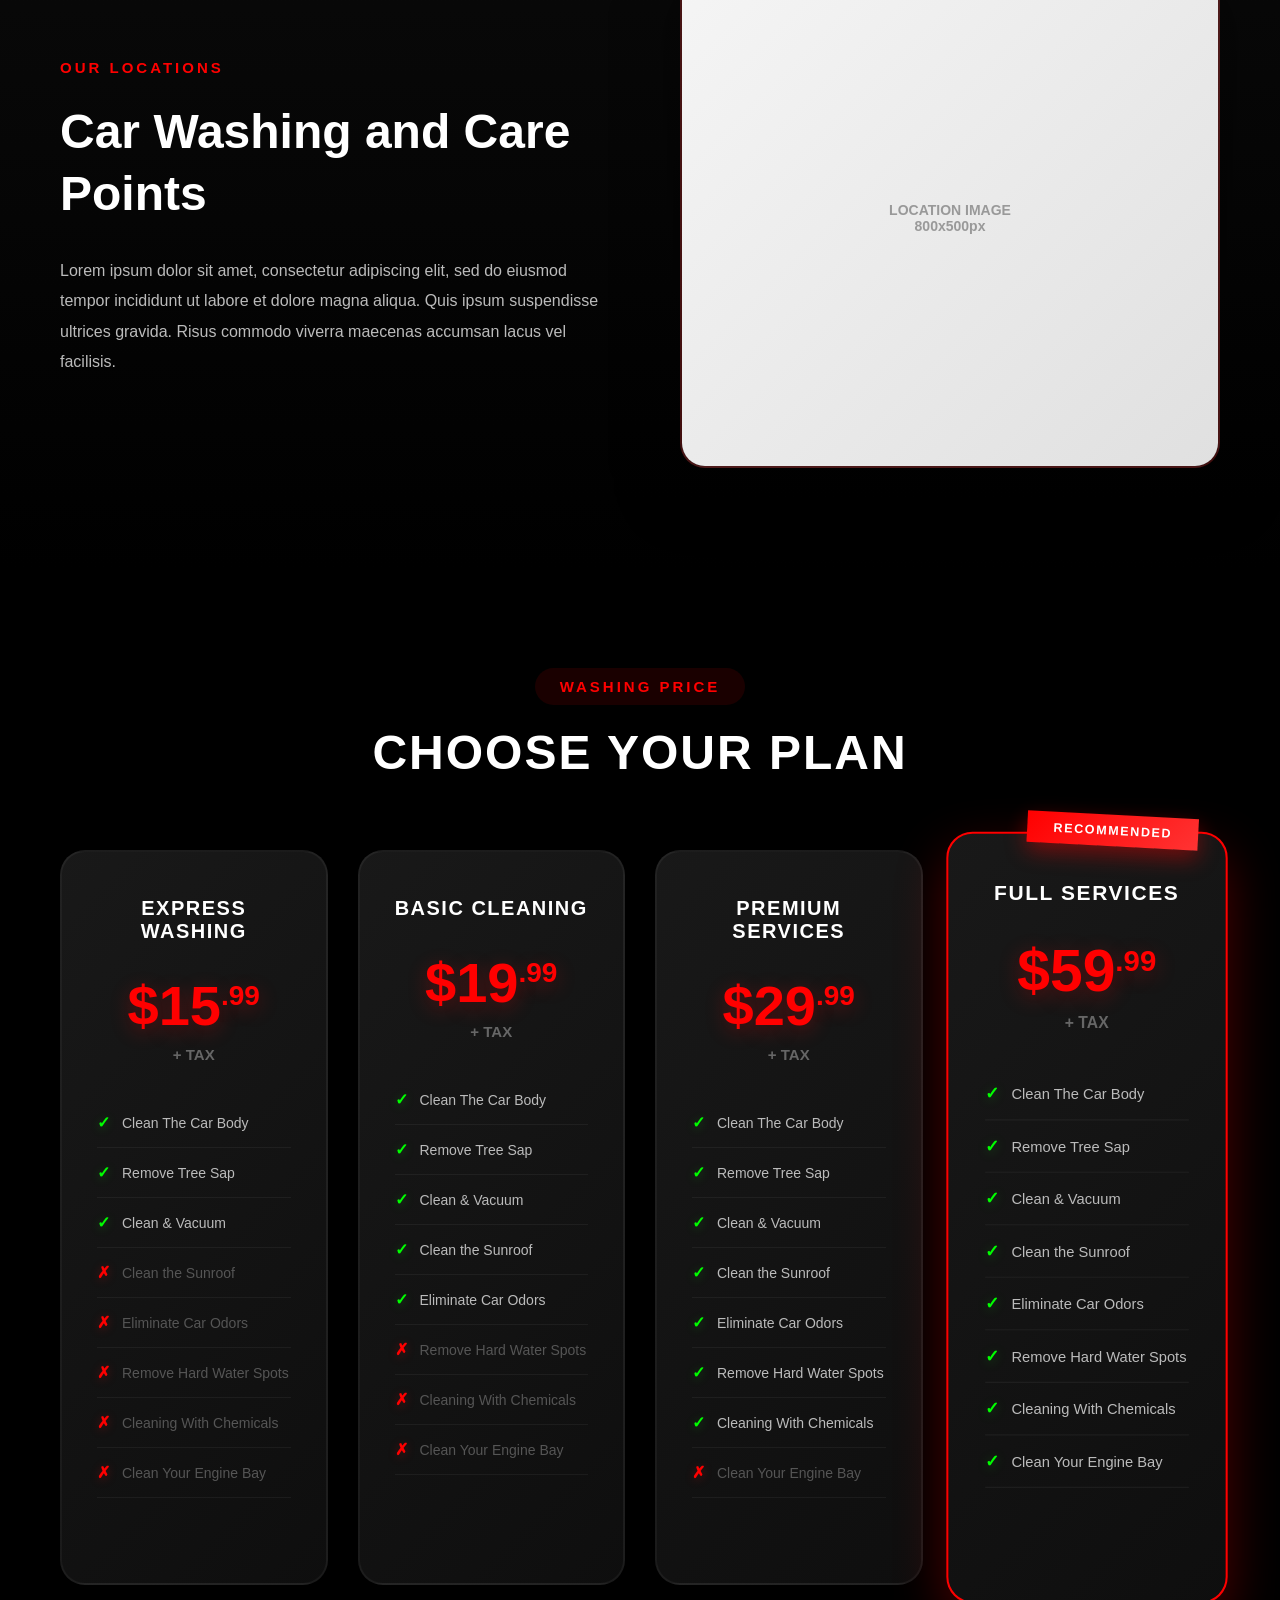
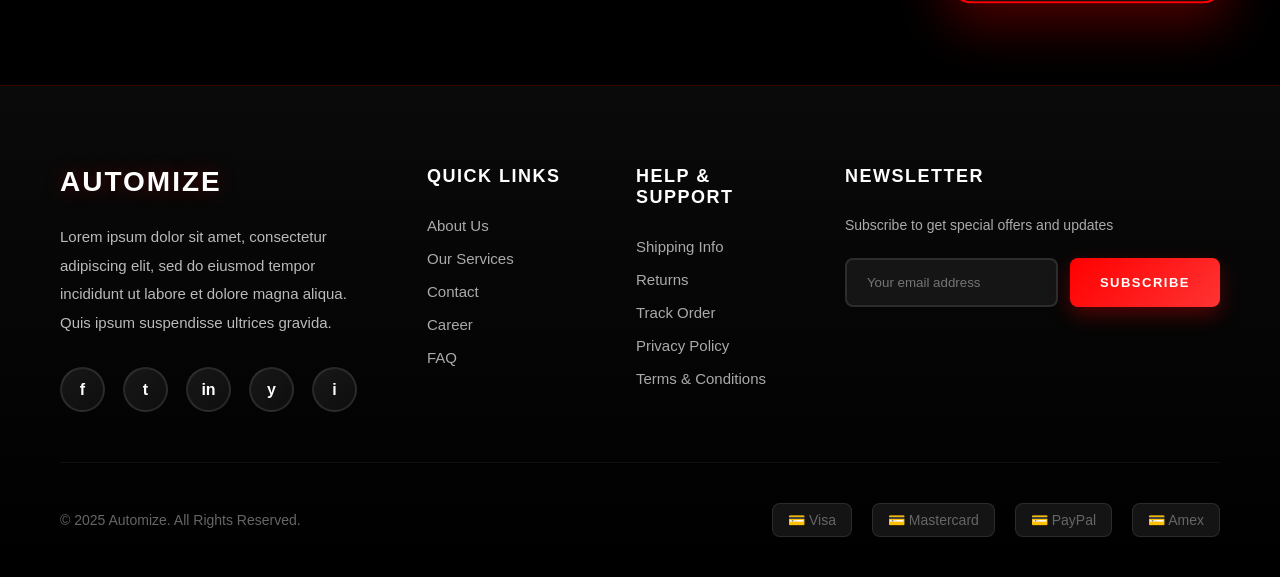
==== commit bccfe8fd: "Ghi chú về những gì bạn đã sửa" ====
--- a/index.html
+++ b/index.html
@@ -4,9 +4,97 @@
     <meta charset="UTF-8">
     <meta name="viewport" content="width=device-width, initial-scale=1.0">
     <title>Automize - Automotive Parts & Accessories</title>
-    
-    <!-- CSS -->
     <link rel="stylesheet" href="css/style.css">
+    <style>
+        /* Styles cho vị trí ảnh */
+        .image-placeholder {
+            background: linear-gradient(135deg, #f5f5f5, #e0e0e0);
+            display: flex;
+            align-items: center;
+            justify-content: center;
+            color: #999;
+            font-size: 14px;
+            font-weight: 600;
+            text-align: center;
+            padding: 20px;
+        }
+        
+        /* Product/Flash images */
+        .product-image img,
+        .flash-image img {
+            width: 100%;
+            height: 100%;
+            object-fit: cover;
+        }
+        
+        /* Hero background */
+        .hero-bg-image {
+            position: absolute;
+            top: 0;
+            left: 0;
+            width: 100%;
+            height: 100%;
+            object-fit: cover;
+            opacity: 0.4;
+            z-index: 0;
+        }
+        
+        /* Promo card images */
+        .promo-card-image {
+            position: absolute;
+            top: 0;
+            left: 0;
+            width: 100%;
+            height: 100%;
+            object-fit: cover;
+            opacity: 0.5;
+            z-index: 0;
+            filter: brightness(0.8);
+        }
+        
+        /* Fix ảnh phanh xe màu đỏ */
+        .promo-card.red .promo-card-image {
+            opacity: 0.6;
+            filter: brightness(0.7) saturate(0.8);
+        }
+        
+        /* Location image */
+        .location-image {
+            height: 500px;
+            background: linear-gradient(135deg, rgba(42, 42, 42, 0.8), rgba(20, 20, 20, 0.9));
+            border-radius: 25px;
+            border: 2px solid rgba(255, 0, 0, 0.2);
+            box-shadow: 0 20px 60px rgba(0, 0, 0, 0.5);
+            transition: all 0.4s;
+            overflow: hidden;
+        }
+        
+        .location-image img {
+            width: 100%;
+            height: 100%;
+            object-fit: cover;
+        }
+        
+        /* Brand logos */
+        .brand-card {
+            display: flex;
+            align-items: center;
+            justify-content: center;
+            overflow: hidden;
+        }
+        
+        .brand-card img {
+            max-width: 80%;
+            max-height: 60px;
+            object-fit: contain;
+            filter: grayscale(100%) brightness(0.6);
+            transition: all 0.3s;
+        }
+        
+        .brand-card:hover img {
+            filter: grayscale(0%) brightness(1);
+        }
+    </style>
 </head>
 <body>
     <!-- Header -->
@@ -78,6 +166,9 @@
 
     <!-- Hero Section -->
     <section class="hero">
+        <!-- 🖼️ HERO BACKGROUND IMAGE -->
+        <img src="asset/image/lexus-ls500h-hinh-tong-quan.jpg" alt="Hero Background" class="hero-bg-image">
+        
         <div class="hero-content">
             <div class="hero-tag">SPORT EDITION</div>
             <h1>NEW ARRIVALS<br><span class="highlight">SPORT RIM CAR</span></h1>
@@ -116,11 +207,17 @@
     <section class="products">
         <div class="product-promo">
             <div class="promo-card dark">
+                <!-- 🖼️ MICHELIN TIRE IMAGE -->
+                <img src="asset/image/michelinlatitudetourhp.png" alt="Michelin Tire" class="promo-card-image">
+                
                 <h3 class="yellow">MICHELIN TIRE</h3>
                 <p>Premium Performance</p>
                 <button class="promo-btn">Shop Now</button>
             </div>
-            <div class="promo-card red">
+            <div class="promo-card dark">
+                <!-- 🖼️ BRAKE SYSTEM IMAGE -->
+                <img src="asset/image/1406_Phanh-a--t-e1612586049854.jpg" alt="Brake System" class="promo-card-image">
+                
                 <h3>BETTER BRAKES</h3>
                 <p>Best Sellers Brakes System</p>
                 <button class="promo-btn">Shop Now</button>
@@ -210,10 +307,13 @@
             </div>
             
             <div class="product-grid">
+                <!-- Product 1 -->
                 <div class="product-card">
                     <div class="product-image">
                         <button class="wishlist-btn">♡</button>
-                        <div style="font-size: 80px; color: #ddd;">🛞</div>
+                        <!-- 🖼️ ADD PRODUCT IMAGE 1 HERE -->
+                        <img src="asset/image/z7291860410066_273221d0a46a133c51e9eb93b02ad91d.jpg" alt="Brake System" class="promo-card-image">
+
                     </div>
                     <div class="product-info">
                         <div class="product-category">CAR AUDIO SYSTEMS</div>
@@ -226,11 +326,13 @@
                     </div>
                 </div>
 
+                <!-- Product 2 -->
                 <div class="product-card">
                     <div class="product-image">
                         <div class="product-badge">-25%</div>
                         <button class="wishlist-btn">♡</button>
-                        <div style="font-size: 80px; color: #ddd;">⚙️</div>
+                        <!-- 🖼️ ADD PRODUCT IMAGE 2 HERE -->
+                        <img src="asset/image/tải xuống.jpg" alt="Brake System" class="promo-card-image">
                     </div>
                     <div class="product-info">
                         <div class="product-category">CAR AUDIO SYSTEMS</div>
@@ -244,10 +346,12 @@
                     </div>
                 </div>
 
+                <!-- Product 3 -->
                 <div class="product-card">
                     <div class="product-image">
                         <button class="wishlist-btn">♡</button>
-                        <div style="font-size: 80px; color: #ddd;">🔩</div>
+                        <!-- 🖼️ ADD PRODUCT IMAGE 3 HERE -->
+                        <img src="asset/image/tải xuống (1).jpg" alt="Brake System" class="promo-card-image">
                     </div>
                     <div class="product-info">
                         <div class="product-category">CAR AUDIO SYSTEMS</div>
@@ -260,10 +364,12 @@
                     </div>
                 </div>
 
+                <!-- Product 4 -->
                 <div class="product-card">
                     <div class="product-image">
                         <button class="wishlist-btn">♡</button>
-                        <div style="font-size: 80px; color: #f00;">🔧</div>
+                        <!-- 🖼️ ADD PRODUCT IMAGE 4 HERE -->
+                        <img src="asset/image/tải xuống (2).jpg" alt="Brake System" class="promo-card-image">
                     </div>
                     <div class="product-info">
                         <div class="product-category">CAR AUDIO SYSTEMS</div>
@@ -286,10 +392,12 @@
         </div>
         
         <div class="flash-sale-grid">
+            <!-- Flash Sale Product 1 -->
             <div class="flash-card new">
                 <div class="flash-badge">NEW</div>
                 <div class="flash-image">
-                    <div style="font-size: 120px; color: #333;">🛞</div>
+                    <!-- 🖼️ ADD FLASH SALE IMAGE 1 HERE -->
+                    <div class="image-placeholder" style="width: 100%; height: 300px;">FLASH SALE 1<br>500x300px</div>
                 </div>
                 <div class="flash-content">
                     <div class="flash-rating">★★★★★ (1)</div>
@@ -325,9 +433,11 @@
                 </div>
             </div>
 
+            <!-- Flash Sale Product 2 -->
             <div class="flash-card">
                 <div class="flash-image">
-                    <div style="font-size: 120px; color: #c00;">⭕</div>
+                    <!-- 🖼️ ADD FLASH SALE IMAGE 2 HERE -->
+                    <div class="image-placeholder" style="width: 100%; height: 300px;">FLASH SALE 2<br>500x300px</div>
                 </div>
                 <div class="flash-content">
                     <div class="flash-rating">★★★★★ (0)</div>
@@ -373,18 +483,44 @@
             <h2>OUR PARTNERS</h2>
         </div>
         <div class="brands-grid">
-            <div class="brand-card">CORPORATE</div>
-            <div class="brand-card">CAR LOGO</div>
-            <div class="brand-card">AUTO FAST</div>
-            <div class="brand-card">BENTLEY</div>
-            <div class="brand-card">JAGUAR</div>
-            <div class="brand-card">PRINCESS AUTO</div>
-            <div class="brand-card">REDCAR</div>
-            <div class="brand-card">MINI</div>
-            <div class="brand-card">TABCCART</div>
-            <div class="brand-card">HONDA</div>
-            <div class="brand-card">JEEP</div>
-            <div class="brand-card">THACO BUS</div>
+            <!-- 🖼️ ADD BRAND LOGOS HERE (12 logos) -->
+            
+            <div class="brand-card">
+                <div class="image-placeholder" style="width: 100%; height: 80px;">LOGO 1<br>200x100px</div>
+            </div>
+            <div class="brand-card">
+                <div class="image-placeholder" style="width: 100%; height: 80px;">LOGO 2<br>200x100px</div>
+            </div>
+            <div class="brand-card">
+                <div class="image-placeholder" style="width: 100%; height: 80px;">LOGO 3<br>200x100px</div>
+            </div>
+            <div class="brand-card">
+                <div class="image-placeholder" style="width: 100%; height: 80px;">LOGO 4<br>200x100px</div>
+            </div>
+            <div class="brand-card">
+                <div class="image-placeholder" style="width: 100%; height: 80px;">LOGO 5<br>200x100px</div>
+            </div>
+            <div class="brand-card">
+                <div class="image-placeholder" style="width: 100%; height: 80px;">LOGO 6<br>200x100px</div>
+            </div>
+            <div class="brand-card">
+                <div class="image-placeholder" style="width: 100%; height: 80px;">LOGO 7<br>200x100px</div>
+            </div>
+            <div class="brand-card">
+                <div class="image-placeholder" style="width: 100%; height: 80px;">LOGO 8<br>200x100px</div>
+            </div>
+            <div class="brand-card">
+                <div class="image-placeholder" style="width: 100%; height: 80px;">LOGO 9<br>200x100px</div>
+            </div>
+            <div class="brand-card">
+                <div class="image-placeholder" style="width: 100%; height: 80px;">LOGO 10<br>200x100px</div>
+            </div>
+            <div class="brand-card">
+                <div class="image-placeholder" style="width: 100%; height: 80px;">LOGO 11<br>200x100px</div>
+            </div>
+            <div class="brand-card">
+                <div class="image-placeholder" style="width: 100%; height: 80px;">LOGO 12<br>200x100px</div>
+            </div>
         </div>
     </section>
 
@@ -396,7 +532,10 @@
                 <h2>Car Washing and Care Points</h2>
                 <p>Lorem ipsum dolor sit amet, consectetur adipiscing elit, sed do eiusmod tempor incididunt ut labore et dolore magna aliqua. Quis ipsum suspendisse ultrices gravida. Risus commodo viverra maecenas accumsan lacus vel facilisis.</p>
             </div>
-            <div class="location-image"></div>
+            <div class="location-image">
+                <!-- 🖼️ ADD LOCATION IMAGE HERE -->
+                <div class="image-placeholder" style="width: 100%; height: 100%;">LOCATION IMAGE<br>800x500px</div>
+            </div>
         </div>
     </section>
 
--- a/css/style.css
+++ b/css/style.css
@@ -1,6 +1,6 @@
 /* ===================================
    AUTOMIZE - AUTOMOTIVE E-COMMERCE
-   Main Stylesheet
+   Enhanced Realistic Stylesheet
    =================================== */
 
 /* Reset & Base Styles */
@@ -14,6 +14,25 @@
     font-family: 'Segoe UI', Tahoma, Geneva, Verdana, sans-serif;
     background: #000;
     color: #fff;
+    overflow-x: hidden;
+}
+
+/* Custom Scrollbar */
+::-webkit-scrollbar {
+    width: 10px;
+}
+
+::-webkit-scrollbar-track {
+    background: #0a0a0a;
+}
+
+::-webkit-scrollbar-thumb {
+    background: #ff0000;
+    border-radius: 5px;
+}
+
+::-webkit-scrollbar-thumb:hover {
+    background: #cc0000;
 }
 
 /* ===================================
@@ -21,13 +40,15 @@
    =================================== */
 
 header {
-    background: rgba(0, 0, 0, 0.95);
+    background: linear-gradient(180deg, rgba(0, 0, 0, 0.98) 0%, rgba(0, 0, 0, 0.95) 100%);
     padding: 15px 0;
     position: fixed;
     width: 100%;
     top: 0;
     z-index: 1000;
-    border-bottom: 1px solid #333;
+    border-bottom: 1px solid rgba(255, 0, 0, 0.2);
+    backdrop-filter: blur(10px);
+    box-shadow: 0 5px 30px rgba(0, 0, 0, 0.5);
 }
 
 .header-top {
@@ -45,6 +66,18 @@
     font-weight: 800;
     letter-spacing: 2px;
     color: #fff;
+    text-shadow: 0 0 20px rgba(255, 0, 0, 0.5);
+    position: relative;
+}
+
+.logo::after {
+    content: '';
+    position: absolute;
+    bottom: -5px;
+    left: 0;
+    width: 50%;
+    height: 2px;
+    background: linear-gradient(90deg, #ff0000, transparent);
 }
 
 .search-bar {
@@ -57,11 +90,23 @@
 .search-bar input {
     width: 100%;
     padding: 12px 50px 12px 20px;
-    border: none;
+    border: 2px solid rgba(255, 255, 255, 0.1);
     border-radius: 25px;
-    background: #fff;
-    color: #000;
+    background: rgba(255, 255, 255, 0.05);
+    color: #fff;
     font-size: 14px;
+    transition: all 0.3s;
+}
+
+.search-bar input::placeholder {
+    color: rgba(255, 255, 255, 0.4);
+}
+
+.search-bar input:focus {
+    outline: none;
+    border-color: #ff0000;
+    background: rgba(255, 255, 255, 0.08);
+    box-shadow: 0 0 20px rgba(255, 0, 0, 0.3);
 }
 
 .search-bar button {
@@ -69,12 +114,19 @@
     right: 5px;
     top: 50%;
     transform: translateY(-50%);
-    background: #ff0000;
+    background: linear-gradient(135deg, #ff0000, #cc0000);
     border: none;
     padding: 8px 20px;
     border-radius: 20px;
     color: #fff;
     cursor: pointer;
+    transition: all 0.3s;
+    box-shadow: 0 4px 15px rgba(255, 0, 0, 0.3);
+}
+
+.search-bar button:hover {
+    transform: translateY(-50%) scale(1.05);
+    box-shadow: 0 6px 20px rgba(255, 0, 0, 0.5);
 }
 
 .header-icons {
@@ -88,21 +140,36 @@
     cursor: pointer;
     color: #fff;
     font-size: 14px;
+    padding: 10px 15px;
+    border-radius: 8px;
+    transition: all 0.3s;
+}
+
+.icon-btn:hover {
+    background: rgba(255, 0, 0, 0.1);
 }
 
 .icon-btn .badge {
     position: absolute;
     top: -8px;
     right: -8px;
-    background: #ff0000;
+    background: linear-gradient(135deg, #ff0000, #ff3333);
     color: #fff;
     border-radius: 50%;
-    width: 18px;
-    height: 18px;
+    width: 20px;
+    height: 20px;
     font-size: 11px;
     display: flex;
     align-items: center;
     justify-content: center;
+    font-weight: 700;
+    box-shadow: 0 2px 10px rgba(255, 0, 0, 0.5);
+    animation: pulse 2s infinite;
+}
+
+@keyframes pulse {
+    0%, 100% { transform: scale(1); }
+    50% { transform: scale(1.1); }
 }
 
 nav {
@@ -129,7 +196,26 @@
     font-weight: 500;
     text-transform: uppercase;
     letter-spacing: 0.5px;
-    transition: color 0.3s;
+    transition: all 0.3s;
+    padding: 8px 0;
+    position: relative;
+}
+
+.nav-menu a::after {
+    content: '';
+    position: absolute;
+    bottom: 0;
+    left: 50%;
+    width: 0;
+    height: 2px;
+    background: #ff0000;
+    transition: all 0.3s;
+    transform: translateX(-50%);
+}
+
+.nav-menu a:hover::after,
+.nav-menu li.active a::after {
+    width: 100%;
 }
 
 .nav-menu a:hover {
@@ -150,29 +236,45 @@
     position: absolute;
     top: 100%;
     left: 0;
-    background: #1a1a1a;
-    min-width: 200px;
-    box-shadow: 0 8px 16px rgba(0,0,0,0.3);
+    background: rgba(20, 20, 20, 0.98);
+    min-width: 220px;
+    box-shadow: 0 10px 30px rgba(0, 0, 0, 0.5);
     z-index: 1;
-    margin-top: 10px;
-    border-radius: 8px;
+    margin-top: 15px;
+    border-radius: 12px;
     overflow: hidden;
+    backdrop-filter: blur(10px);
+    border: 1px solid rgba(255, 0, 0, 0.2);
 }
 
 .dropdown:hover .dropdown-content {
     display: block;
+    animation: slideDown 0.3s ease;
+}
+
+@keyframes slideDown {
+    from {
+        opacity: 0;
+        transform: translateY(-10px);
+    }
+    to {
+        opacity: 1;
+        transform: translateY(0);
+    }
 }
 
 .dropdown-content a {
     display: block;
-    padding: 12px 20px;
+    padding: 14px 20px;
     text-transform: none;
     font-size: 14px;
-    border-bottom: 1px solid #333;
+    border-bottom: 1px solid rgba(255, 255, 255, 0.05);
+    transition: all 0.3s;
 }
 
 .dropdown-content a:hover {
-    background: #2a2a2a;
+    background: rgba(255, 0, 0, 0.1);
+    padding-left: 30px;
 }
 
 /* ===================================
@@ -181,58 +283,132 @@
 
 .hero {
     margin-top: 120px;
-    height: 600px;
-    background: linear-gradient(135deg, #1a0033 0%, #330066 50%, #000 100%);
+    height: 700px;
+    background: linear-gradient(135deg, #1a0033 0%, #330066 30%, #660033 70%, #000 100%);
     display: flex;
     align-items: center;
     padding: 0 60px;
     position: relative;
     overflow: hidden;
+}
+
+.hero::before {
+    content: '';
+    position: absolute;
+    top: 0;
+    left: 0;
+    right: 0;
+    bottom: 0;
+    background: 
+        radial-gradient(circle at 20% 50%, rgba(255, 0, 0, 0.1) 0%, transparent 50%),
+        radial-gradient(circle at 80% 30%, rgba(0, 255, 255, 0.05) 0%, transparent 50%);
+    animation: gradientShift 10s ease infinite;
+}
+
+@keyframes gradientShift {
+    0%, 100% { transform: scale(1) rotate(0deg); }
+    50% { transform: scale(1.1) rotate(5deg); }
+}
+
+.hero::after {
+    content: '';
+    position: absolute;
+    top: 50%;
+    right: -200px;
+    width: 800px;
+    height: 800px;
+    background: radial-gradient(circle, rgba(255, 0, 0, 0.15) 0%, transparent 70%);
+    border-radius: 50%;
+    animation: float 8s ease-in-out infinite;
+}
+
+@keyframes float {
+    0%, 100% { transform: translateY(0) scale(1); }
+    50% { transform: translateY(-30px) scale(1.05); }
 }
 
 .hero-content {
     max-width: 600px;
     z-index: 1;
+    animation: fadeInLeft 1s ease;
+}
+
+@keyframes fadeInLeft {
+    from {
+        opacity: 0;
+        transform: translateX(-50px);
+    }
+    to {
+        opacity: 1;
+        transform: translateX(0);
+    }
 }
 
 .hero-tag {
     color: #ff0000;
     font-size: 14px;
     text-transform: uppercase;
-    letter-spacing: 2px;
-    margin-bottom: 15px;
-    font-weight: 600;
+    letter-spacing: 3px;
+    margin-bottom: 20px;
+    font-weight: 700;
+    display: inline-block;
+    padding: 8px 20px;
+    background: rgba(255, 0, 0, 0.1);
+    border-left: 3px solid #ff0000;
+    border-radius: 4px;
 }
 
 .hero h1 {
-    font-size: 56px;
-    line-height: 1.2;
-    margin-bottom: 25px;
-    font-weight: 800;
+    font-size: 64px;
+    line-height: 1.1;
+    margin-bottom: 30px;
+    font-weight: 900;
+    text-shadow: 0 5px 30px rgba(0, 0, 0, 0.5);
 }
 
 .hero h1 .highlight {
     color: #ff0000;
+    text-shadow: 0 0 30px rgba(255, 0, 0, 0.5);
 }
 
 .hero-btn {
-    background: #fff;
-    color: #000;
-    padding: 15px 40px;
+    background: linear-gradient(135deg, #ff0000, #ff3333);
+    color: #fff;
+    padding: 18px 45px;
     border: none;
     border-radius: 30px;
     font-size: 15px;
-    font-weight: 600;
+    font-weight: 700;
     cursor: pointer;
     text-transform: uppercase;
-    letter-spacing: 1px;
-    transition: all 0.3s;
+    letter-spacing: 1.5px;
+    transition: all 0.3s;
+    box-shadow: 0 10px 30px rgba(255, 0, 0, 0.3);
+    position: relative;
+    overflow: hidden;
+}
+
+.hero-btn::before {
+    content: '';
+    position: absolute;
+    top: 50%;
+    left: 50%;
+    width: 0;
+    height: 0;
+    background: rgba(255, 255, 255, 0.3);
+    border-radius: 50%;
+    transform: translate(-50%, -50%);
+    transition: width 0.6s, height 0.6s;
+}
+
+.hero-btn:hover::before {
+    width: 300px;
+    height: 300px;
 }
 
 .hero-btn:hover {
-    background: #ff0000;
-    color: #fff;
-    transform: translateY(-2px);
+    transform: translateY(-3px);
+    box-shadow: 0 15px 40px rgba(255, 0, 0, 0.5);
 }
 
 /* ===================================
@@ -242,6 +418,17 @@
 .features {
     padding: 80px 60px;
     background: #0a0a0a;
+    position: relative;
+}
+
+.features::before {
+    content: '';
+    position: absolute;
+    top: 0;
+    left: 0;
+    right: 0;
+    height: 1px;
+    background: linear-gradient(90deg, transparent, #ff0000, transparent);
 }
 
 .features-grid {
@@ -253,41 +440,69 @@
 }
 
 .feature-card {
-    background: #1a1a1a;
+    background: linear-gradient(135deg, rgba(26, 26, 26, 0.8), rgba(20, 20, 20, 0.9));
     padding: 40px;
-    border-radius: 15px;
+    border-radius: 20px;
     display: flex;
     gap: 25px;
-    transition: transform 0.3s;
+    transition: all 0.4s;
+    border: 1px solid rgba(255, 255, 255, 0.05);
+    position: relative;
+    overflow: hidden;
+}
+
+.feature-card::before {
+    content: '';
+    position: absolute;
+    top: 0;
+    left: -100%;
+    width: 100%;
+    height: 100%;
+    background: linear-gradient(90deg, transparent, rgba(255, 0, 0, 0.1), transparent);
+    transition: left 0.6s;
+}
+
+.feature-card:hover::before {
+    left: 100%;
 }
 
 .feature-card:hover {
-    transform: translateY(-5px);
+    transform: translateY(-10px);
+    border-color: rgba(255, 0, 0, 0.3);
+    box-shadow: 0 20px 50px rgba(0, 0, 0, 0.5);
 }
 
 .feature-icon {
-    width: 60px;
-    height: 60px;
-    background: #ff0000;
+    width: 70px;
+    height: 70px;
+    background: linear-gradient(135deg, #ff0000, #ff3333);
     border-radius: 50%;
     display: flex;
     align-items: center;
     justify-content: center;
-    font-size: 24px;
+    font-size: 28px;
     flex-shrink: 0;
+    box-shadow: 0 10px 30px rgba(255, 0, 0, 0.3);
+    transition: all 0.3s;
+}
+
+.feature-card:hover .feature-icon {
+    transform: scale(1.1) rotate(5deg);
+    box-shadow: 0 15px 40px rgba(255, 0, 0, 0.5);
 }
 
 .feature-content h3 {
     color: #ff0000;
-    font-size: 16px;
-    text-transform: uppercase;
-    margin-bottom: 10px;
-    letter-spacing: 1px;
+    font-size: 17px;
+    text-transform: uppercase;
+    margin-bottom: 12px;
+    letter-spacing: 1.5px;
+    font-weight: 700;
 }
 
 .feature-content p {
-    color: #aaa;
-    line-height: 1.6;
+    color: #bbb;
+    line-height: 1.7;
     font-size: 14px;
 }
 
@@ -296,19 +511,22 @@
    =================================== */
 
 .products {
-    padding: 80px 60px;
+    padding: 100px 60px;
     background: #000;
+    position: relative;
 }
 
 .section-header {
     text-align: center;
-    margin-bottom: 60px;
+    margin-bottom: 70px;
 }
 
 .section-header h2 {
-    font-size: 42px;
+    font-size: 48px;
     margin-bottom: 15px;
-    font-weight: 800;
+    font-weight: 900;
+    text-transform: uppercase;
+    letter-spacing: 2px;
 }
 
 .product-promo {
@@ -321,52 +539,92 @@
 
 .promo-card {
     position: relative;
-    height: 400px;
-    border-radius: 20px;
+    height: 450px;
+    border-radius: 25px;
     overflow: hidden;
     padding: 50px;
     display: flex;
     flex-direction: column;
     justify-content: center;
+    transition: all 0.4s;
+    border: 2px solid transparent;
+}
+
+.promo-card::before {
+    content: '';
+    position: absolute;
+    top: 0;
+    left: 0;
+    right: 0;
+    bottom: 0;
+    background: inherit;
+    filter: brightness(0.9);
+    transition: all 0.4s;
+}
+
+.promo-card:hover::before {
+    filter: brightness(1.1);
+}
+
+.promo-card:hover {
+    transform: translateY(-5px);
+    box-shadow: 0 25px 60px rgba(0, 0, 0, 0.6);
 }
 
 .promo-card.dark {
-    background: #1a1a1a;
+    background: linear-gradient(135deg, #1a1a1a 0%, #0a0a0a 100%);
+    border-color: rgba(255, 215, 0, 0.3);
 }
 
 .promo-card.red {
-    background: #cc0000;
+    background: linear-gradient(135deg, #cc0000 0%, #990000 100%);
+    border-color: rgba(255, 255, 255, 0.2);
+}
+
+.promo-card > * {
+    position: relative;
+    z-index: 1;
 }
 
 .promo-card h3 {
-    font-size: 36px;
+    font-size: 42px;
     margin-bottom: 15px;
-    font-weight: 700;
+    font-weight: 800;
+    text-shadow: 0 5px 20px rgba(0, 0, 0, 0.3);
 }
 
 .promo-card h3.yellow {
     color: #ffd700;
+    text-shadow: 0 0 30px rgba(255, 215, 0, 0.5);
 }
 
 .promo-card p {
-    font-size: 16px;
-    text-transform: uppercase;
-    letter-spacing: 1px;
-    margin-bottom: 25px;
+    font-size: 17px;
+    text-transform: uppercase;
+    letter-spacing: 2px;
+    margin-bottom: 30px;
+    font-weight: 500;
 }
 
 .promo-btn {
     background: #fff;
     color: #000;
-    padding: 12px 35px;
+    padding: 15px 40px;
     border: none;
-    border-radius: 25px;
-    font-weight: 600;
+    border-radius: 30px;
+    font-weight: 700;
     cursor: pointer;
     width: fit-content;
     text-transform: uppercase;
-    font-size: 13px;
-    letter-spacing: 1px;
+    font-size: 14px;
+    letter-spacing: 1.5px;
+    transition: all 0.3s;
+    box-shadow: 0 10px 30px rgba(0, 0, 0, 0.3);
+}
+
+.promo-btn:hover {
+    transform: translateY(-3px);
+    box-shadow: 0 15px 40px rgba(0, 0, 0, 0.5);
 }
 
 /* ===================================
@@ -375,48 +633,84 @@
 
 .categories {
     max-width: 1400px;
-    margin: 0 auto 80px;
+    margin: 0 auto 100px;
     display: grid;
     grid-template-columns: repeat(6, 1fr);
-    gap: 20px;
+    gap: 25px;
 }
 
 .category-card {
-    background: #1a1a1a;
-    padding: 40px 20px;
-    border-radius: 15px;
+    background: linear-gradient(135deg, rgba(26, 26, 26, 0.9), rgba(15, 15, 15, 0.9));
+    padding: 40px 25px;
+    border-radius: 20px;
     text-align: center;
-    transition: all 0.3s;
+    transition: all 0.4s;
     cursor: pointer;
     border: 2px solid transparent;
+    position: relative;
+    overflow: hidden;
+}
+
+.category-card::before {
+    content: '';
+    position: absolute;
+    top: 50%;
+    left: 50%;
+    width: 0;
+    height: 0;
+    background: radial-gradient(circle, rgba(255, 0, 0, 0.15), transparent);
+    border-radius: 50%;
+    transform: translate(-50%, -50%);
+    transition: all 0.5s;
+}
+
+.category-card:hover::before {
+    width: 300px;
+    height: 300px;
 }
 
 .category-card:hover {
     border-color: #ff0000;
-    transform: translateY(-5px);
+    transform: translateY(-10px);
+    box-shadow: 0 20px 50px rgba(255, 0, 0, 0.2);
 }
 
 .category-icon {
-    font-size: 48px;
-    color: #ffd700;
+    font-size: 56px;
     margin-bottom: 20px;
+    filter: drop-shadow(0 5px 15px rgba(255, 215, 0, 0.3));
+    transition: all 0.3s;
+}
+
+.category-card:hover .category-icon {
+    transform: scale(1.15) rotate(5deg);
 }
 
 .category-card h4 {
-    font-size: 15px;
-    margin-bottom: 15px;
-    text-transform: uppercase;
-    letter-spacing: 0.5px;
+    font-size: 16px;
+    margin-bottom: 18px;
+    text-transform: uppercase;
+    letter-spacing: 1px;
+    font-weight: 700;
+    position: relative;
+    z-index: 1;
 }
 
 .category-card ul {
     list-style: none;
     font-size: 13px;
     color: #aaa;
+    position: relative;
+    z-index: 1;
 }
 
 .category-card ul li {
-    margin: 8px 0;
+    margin: 10px 0;
+    transition: all 0.3s;
+}
+
+.category-card:hover ul li {
+    color: #fff;
 }
 
 /* ===================================
@@ -431,143 +725,198 @@
 .product-tabs {
     display: flex;
     justify-content: center;
-    gap: 40px;
-    margin-bottom: 50px;
+    gap: 50px;
+    margin-bottom: 60px;
 }
 
 .product-tabs button {
     background: none;
     border: none;
     color: #666;
-    font-size: 16px;
+    font-size: 17px;
     cursor: pointer;
     text-transform: uppercase;
-    letter-spacing: 1px;
-    padding-bottom: 10px;
-    border-bottom: 2px solid transparent;
-    transition: all 0.3s;
+    letter-spacing: 1.5px;
+    padding-bottom: 12px;
+    border-bottom: 3px solid transparent;
+    transition: all 0.3s;
+    font-weight: 600;
+    position: relative;
+}
+
+.product-tabs button::before {
+    content: '';
+    position: absolute;
+    bottom: -3px;
+    left: 0;
+    width: 0;
+    height: 3px;
+    background: #ff0000;
+    transition: width 0.3s;
+}
+
+.product-tabs button:hover::before {
+    width: 100%;
 }
 
 .product-tabs button.active {
     color: #ff0000;
-    border-bottom-color: #ff0000;
+}
+
+.product-tabs button.active::before {
+    width: 100%;
 }
 
 .product-grid {
     display: grid;
     grid-template-columns: repeat(4, 1fr);
-    gap: 30px;
+    gap: 35px;
 }
 
 .product-card {
-    background: #1a1a1a;
-    border-radius: 15px;
+    background: linear-gradient(135deg, rgba(26, 26, 26, 0.95), rgba(15, 15, 15, 0.95));
+    border-radius: 20px;
     overflow: hidden;
-    transition: transform 0.3s;
-    position: relative;
+    transition: all 0.4s;
+    position: relative;
+    border: 1px solid rgba(255, 255, 255, 0.05);
 }
 
 .product-card:hover {
-    transform: translateY(-5px);
+    transform: translateY(-10px);
+    box-shadow: 0 25px 60px rgba(0, 0, 0, 0.6);
+    border-color: rgba(255, 0, 0, 0.3);
 }
 
 .product-image {
     width: 100%;
-    height: 250px;
-    background: #fff;
+    height: 280px;
+    background: linear-gradient(135deg, #f5f5f5, #e0e0e0);
     display: flex;
     align-items: center;
     justify-content: center;
     position: relative;
+    overflow: hidden;
+}
+
+.product-image::before {
+    content: '';
+    position: absolute;
+    top: -50%;
+    left: -50%;
+    width: 200%;
+    height: 200%;
+    background: linear-gradient(45deg, transparent, rgba(255,255,255,0.1), transparent);
+    transform: rotate(45deg);
+    transition: all 0.6s;
+}
+
+.product-card:hover .product-image::before {
+    left: 100%;
 }
 
 .product-badge {
     position: absolute;
-    top: 15px;
-    right: 15px;
-    background: #ff0000;
-    color: #fff;
-    padding: 5px 15px;
-    border-radius: 20px;
-    font-size: 12px;
-    font-weight: 600;
+    top: 20px;
+    left: 20px;
+    background: linear-gradient(135deg, #ff0000, #ff3333);
+    color: #fff;
+    padding: 8px 18px;
+    border-radius: 25px;
+    font-size: 13px;
+    font-weight: 700;
+    z-index: 2;
+    box-shadow: 0 5px 20px rgba(255, 0, 0, 0.4);
 }
 
 .wishlist-btn {
     position: absolute;
-    top: 15px;
-    right: 15px;
-    width: 35px;
-    height: 35px;
-    background: #fff;
+    top: 20px;
+    right: 20px;
+    width: 40px;
+    height: 40px;
+    background: rgba(255, 255, 255, 0.95);
     border: none;
     border-radius: 50%;
     cursor: pointer;
-    font-size: 16px;
+    font-size: 18px;
     color: #999;
-    transition: color 0.3s;
+    transition: all 0.3s;
+    z-index: 2;
+    box-shadow: 0 5px 15px rgba(0, 0, 0, 0.2);
+}
+
+.wishlist-btn:hover {
+    transform: scale(1.1);
+    box-shadow: 0 8px 25px rgba(0, 0, 0, 0.3);
 }
 
 .product-info {
-    padding: 20px;
+    padding: 25px;
 }
 
 .product-category {
     color: #888;
     font-size: 12px;
     text-transform: uppercase;
-    letter-spacing: 1px;
-    margin-bottom: 8px;
+    letter-spacing: 1.5px;
+    margin-bottom: 10px;
+    font-weight: 600;
 }
 
 .product-title {
-    font-size: 15px;
-    margin-bottom: 12px;
-    line-height: 1.4;
+    font-size: 16px;
+    margin-bottom: 15px;
+    line-height: 1.5;
+    font-weight: 600;
+    color: #fff;
 }
 
 .product-rating {
     color: #ffd700;
     font-size: 14px;
-    margin-bottom: 12px;
+    margin-bottom: 15px;
+    filter: drop-shadow(0 2px 5px rgba(255, 215, 0, 0.3));
 }
 
 .product-price {
     display: flex;
     align-items: center;
-    gap: 10px;
-    margin-bottom: 15px;
+    gap: 12px;
+    margin-bottom: 20px;
 }
 
 .price-current {
     color: #ff0000;
-    font-size: 24px;
-    font-weight: 700;
+    font-size: 28px;
+    font-weight: 800;
 }
 
 .price-old {
     color: #666;
     text-decoration: line-through;
-    font-size: 16px;
+    font-size: 18px;
 }
 
 .add-to-cart {
     width: 100%;
-    padding: 12px;
-    background: #ff0000;
+    padding: 14px;
+    background: linear-gradient(135deg, #ff0000, #ff3333);
     border: none;
-    border-radius: 8px;
-    color: #fff;
-    font-weight: 600;
+    border-radius: 10px;
+    color: #fff;
+    font-weight: 700;
     cursor: pointer;
     text-transform: uppercase;
     font-size: 13px;
-    letter-spacing: 1px;
-    transition: background 0.3s;
+    letter-spacing: 1.5px;
+    transition: all 0.3s;
+    box-shadow: 0 8px 20px rgba(255, 0, 0, 0.3);
 }
 
 .add-to-cart:hover {
-    background: #cc0000;
+    transform: translateY(-2px);
+    box-shadow: 0 12px 30px rgba(255, 0, 0, 0.5);
 }
 
 /* ===================================
@@ -575,8 +924,8 @@
    =================================== */
 
 .flash-sale {
-    padding: 80px 60px;
-    background: #0a0a0a;
+    padding: 100px 60px;
+    background: linear-gradient(180deg, #0a0a0a 0%, #000 100%);
 }
 
 .flash-sale-grid {
@@ -588,28 +937,38 @@
 }
 
 .flash-card {
-    background: #1a1a1a;
-    border-radius: 20px;
-    padding: 40px;
+    background: linear-gradient(135deg, rgba(26, 26, 26, 0.95), rgba(15, 15, 15, 0.95));
+    border-radius: 25px;
+    padding: 50px;
     display: flex;
     gap: 40px;
     position: relative;
+    border: 2px solid rgba(255, 255, 255, 0.05);
+    transition: all 0.4s;
+}
+
+.flash-card:hover {
+    transform: translateY(-5px);
+    box-shadow: 0 25px 60px rgba(0, 0, 0, 0.5);
 }
 
 .flash-card.new {
-    border: 2px solid #00ff00;
+    border: 2px solid rgba(0, 255, 0, 0.3);
 }
 
 .flash-badge {
     position: absolute;
-    top: 20px;
-    left: 20px;
-    background: #00ff00;
+    top: 25px;
+    left: 25px;
+    background: linear-gradient(135deg, #00ff00, #00cc00);
     color: #000;
-    padding: 6px 15px;
-    border-radius: 20px;
-    font-size: 12px;
-    font-weight: 700;
+    padding: 8px 20px;
+    border-radius: 25px;
+    font-size: 13px;
+    font-weight: 800;
+    text-transform: uppercase;
+    letter-spacing: 1px;
+    box-shadow: 0 5px 20px rgba(0, 255, 0, 0.3);
 }
 
 .flash-image {
@@ -617,6 +976,7 @@
     display: flex;
     align-items: center;
     justify-content: center;
+    filter: drop-shadow(0 10px 30px rgba(0, 0, 0, 0.3));
 }
 
 .flash-content {
@@ -628,89 +988,111 @@
 
 .flash-rating {
     color: #ffd700;
-    margin-bottom: 15px;
+    margin-bottom: 18px;
+    font-size: 16px;
+    filter: drop-shadow(0 2px 8px rgba(255, 215, 0, 0.3));
 }
 
 .flash-title {
-    font-size: 18px;
-    margin-bottom: 20px;
-    line-height: 1.5;
+    font-size: 20px;
+    margin-bottom: 25px;
+    line-height: 1.6;
+    font-weight: 600;
 }
 
 .flash-prices {
     display: flex;
-    gap: 15px;
+    gap: 18px;
     align-items: center;
-    margin-bottom: 25px;
+    margin-bottom: 30px;
 }
 
 .flash-price {
-    font-size: 32px;
+    font-size: 38px;
     color: #ff0000;
-    font-weight: 700;
+    font-weight: 900;
 }
 
 .flash-old-price {
-    font-size: 20px;
+    font-size: 22px;
     color: #666;
     text-decoration: line-through;
 }
 
 .flash-discount {
-    background: #ff0000;
-    color: #fff;
-    padding: 5px 12px;
-    border-radius: 20px;
-    font-size: 14px;
-    font-weight: 600;
+    background: linear-gradient(135deg, #ff0000, #ff3333);
+    color: #fff;
+    padding: 6px 15px;
+    border-radius: 25px;
+    font-size: 15px;
+    font-weight: 700;
+    box-shadow: 0 5px 15px rgba(255, 0, 0, 0.3);
 }
 
 .countdown {
     display: flex;
-    gap: 15px;
-    margin-bottom: 25px;
+    gap: 18px;
+    margin-bottom: 30px;
 }
 
 .countdown-item {
-    background: #ffd700;
+    background: linear-gradient(135deg, #ffd700, #ffed4e);
     color: #000;
-    padding: 12px 18px;
-    border-radius: 8px;
+    padding: 15px 20px;
+    border-radius: 12px;
     text-align: center;
-    min-width: 70px;
+    min-width: 75px;
+    box-shadow: 0 8px 20px rgba(255, 215, 0, 0.3);
+    transition: all 0.3s;
+}
+
+.countdown-item:hover {
+    transform: translateY(-3px);
+    box-shadow: 0 12px 30px rgba(255, 215, 0, 0.5);
 }
 
 .countdown-number {
-    font-size: 24px;
-    font-weight: 700;
+    font-size: 28px;
+    font-weight: 900;
     display: block;
+    line-height: 1;
 }
 
 .countdown-label {
     font-size: 11px;
     text-transform: uppercase;
-    font-weight: 600;
+    font-weight: 700;
+    margin-top: 5px;
 }
 
 .progress-bar {
     width: 100%;
-    height: 8px;
-    background: #333;
-    border-radius: 10px;
-    margin-bottom: 15px;
+    height: 10px;
+    background: rgba(51, 51, 51, 0.8);
+    border-radius: 15px;
+    margin-bottom: 18px;
     overflow: hidden;
+    box-shadow: inset 0 2px 5px rgba(0, 0, 0, 0.3);
 }
 
 .progress-fill {
     height: 100%;
     background: linear-gradient(90deg, #ff9900, #ff0000);
-    border-radius: 10px;
+    border-radius: 15px;
+    box-shadow: 0 0 15px rgba(255, 0, 0, 0.5);
+    animation: progressPulse 2s ease infinite;
+}
+
+@keyframes progressPulse {
+    0%, 100% { opacity: 1; }
+    50% { opacity: 0.8; }
 }
 
 .stock-info {
     color: #aaa;
-    font-size: 13px;
-    margin-bottom: 20px;
+    font-size: 14px;
+    margin-bottom: 25px;
+    font-weight: 600;
 }
 
 /* ===================================
@@ -718,8 +1100,19 @@
    =================================== */
 
 .brands {
-    padding: 80px 60px;
+    padding: 100px 60px;
     background: #000;
+    position: relative;
+}
+
+.brands::before {
+    content: '';
+    position: absolute;
+    top: 0;
+    left: 0;
+    right: 0;
+    height: 1px;
+    background: linear-gradient(90deg, transparent, rgba(255, 0, 0, 0.5), transparent);
 }
 
 .brands-grid {
@@ -727,25 +1120,30 @@
     margin: 0 auto;
     display: grid;
     grid-template-columns: repeat(6, 1fr);
-    gap: 20px;
+    gap: 25px;
 }
 
 .brand-card {
-    background: #1a1a1a;
+    background: linear-gradient(135deg, rgba(26, 26, 26, 0.9), rgba(15, 15, 15, 0.9));
     padding: 40px;
-    border-radius: 15px;
+    border-radius: 20px;
     display: flex;
     align-items: center;
     justify-content: center;
-    height: 120px;
-    transition: all 0.3s;
+    height: 140px;
+    transition: all 0.4s;
     cursor: pointer;
     border: 2px solid transparent;
+    font-weight: 700;
+    letter-spacing: 1px;
+    color: #888;
 }
 
 .brand-card:hover {
     border-color: #ff0000;
-    transform: translateY(-5px);
+    transform: translateY(-8px) scale(1.05);
+    box-shadow: 0 20px 50px rgba(255, 0, 0, 0.2);
+    color: #fff;
 }
 
 /* ===================================
@@ -753,8 +1151,8 @@
    =================================== */
 
 .locations {
-    padding: 80px 60px;
-    background: #0a0a0a;
+    padding: 100px 60px;
+    background: linear-gradient(180deg, #0a0a0a 0%, #000 100%);
 }
 
 .location-content {
@@ -762,34 +1160,44 @@
     margin: 0 auto;
     display: grid;
     grid-template-columns: 1fr 1fr;
-    gap: 60px;
+    gap: 80px;
     align-items: center;
 }
 
 .location-text h3 {
     color: #ff0000;
     text-transform: uppercase;
-    font-size: 14px;
-    letter-spacing: 2px;
-    margin-bottom: 20px;
+    font-size: 15px;
+    letter-spacing: 3px;
+    margin-bottom: 25px;
+    font-weight: 700;
 }
 
 .location-text h2 {
-    font-size: 42px;
-    margin-bottom: 25px;
+    font-size: 48px;
+    margin-bottom: 30px;
     line-height: 1.3;
+    font-weight: 900;
 }
 
 .location-text p {
-    color: #aaa;
-    line-height: 1.8;
-    font-size: 15px;
+    color: #bbb;
+    line-height: 1.9;
+    font-size: 16px;
 }
 
 .location-image {
-    height: 400px;
-    background: #2a2a2a;
-    border-radius: 20px;
+    height: 500px;
+    background: linear-gradient(135deg, rgba(42, 42, 42, 0.8), rgba(20, 20, 20, 0.9));
+    border-radius: 25px;
+    border: 2px solid rgba(255, 0, 0, 0.2);
+    box-shadow: 0 20px 60px rgba(0, 0, 0, 0.5);
+    transition: all 0.4s;
+}
+
+.location-image:hover {
+    transform: scale(1.02);
+    box-shadow: 0 25px 70px rgba(0, 0, 0, 0.7);
 }
 
 /* ===================================
@@ -797,26 +1205,33 @@
    =================================== */
 
 .pricing {
-    padding: 80px 60px;
+    padding: 100px 60px;
     background: #000;
 }
 
 .pricing-header {
     text-align: center;
-    margin-bottom: 60px;
+    margin-bottom: 70px;
 }
 
 .pricing-header .tag {
     color: #ff0000;
     text-transform: uppercase;
-    font-size: 14px;
+    font-size: 15px;
+    letter-spacing: 3px;
+    margin-bottom: 20px;
+    display: inline-block;
+    padding: 10px 25px;
+    background: rgba(255, 0, 0, 0.1);
+    border-radius: 25px;
+    font-weight: 700;
+}
+
+.pricing-header h2 {
+    font-size: 48px;
+    font-weight: 900;
+    text-transform: uppercase;
     letter-spacing: 2px;
-    margin-bottom: 15px;
-}
-
-.pricing-header h2 {
-    font-size: 42px;
-    font-weight: 800;
 }
 
 .pricing-grid {
@@ -828,79 +1243,92 @@
 }
 
 .pricing-card {
-    background: #1a1a1a;
-    border-radius: 20px;
-    padding: 40px 30px;
+    background: linear-gradient(135deg, rgba(26, 26, 26, 0.95), rgba(15, 15, 15, 0.95));
+    border-radius: 25px;
+    padding: 45px 35px;
     text-align: center;
-    border: 2px solid transparent;
-    transition: all 0.3s;
+    border: 2px solid rgba(255, 255, 255, 0.05);
+    transition: all 0.4s;
     position: relative;
 }
 
 .pricing-card:hover {
     border-color: #ff0000;
-    transform: translateY(-5px);
+    transform: translateY(-10px);
+    box-shadow: 0 25px 60px rgba(255, 0, 0, 0.2);
 }
 
 .pricing-card.recommended {
     border-color: #ff0000;
+    box-shadow: 0 20px 50px rgba(255, 0, 0, 0.3);
+    transform: scale(1.05);
 }
 
 .recommended-badge {
     position: absolute;
-    top: -15px;
-    right: 20px;
-    background: #ff0000;
-    color: #fff;
-    padding: 5px 20px;
-    font-size: 11px;
-    font-weight: 700;
-    text-transform: uppercase;
-    letter-spacing: 1px;
-    transform: rotate(15deg);
+    top: -18px;
+    right: 25px;
+    background: linear-gradient(135deg, #ff0000, #ff3333);
+    color: #fff;
+    padding: 8px 25px;
+    font-size: 12px;
+    font-weight: 800;
+    text-transform: uppercase;
+    letter-spacing: 1.5px;
+    transform: rotate(3deg);
+    box-shadow: 0 8px 20px rgba(255, 0, 0, 0.4);
 }
 
 .pricing-name {
-    font-size: 18px;
-    text-transform: uppercase;
-    margin-bottom: 25px;
-    font-weight: 700;
-    letter-spacing: 1px;
+    font-size: 20px;
+    text-transform: uppercase;
+    margin-bottom: 30px;
+    font-weight: 800;
+    letter-spacing: 1.5px;
 }
 
 .pricing-amount {
-    margin-bottom: 30px;
+    margin-bottom: 35px;
 }
 
 .pricing-price {
-    font-size: 48px;
+    font-size: 56px;
     color: #ff0000;
-    font-weight: 700;
+    font-weight: 900;
+    text-shadow: 0 5px 20px rgba(255, 0, 0, 0.3);
 }
 
 .pricing-price sup {
-    font-size: 24px;
+    font-size: 28px;
 }
 
 .pricing-period {
     color: #666;
-    font-size: 14px;
+    font-size: 15px;
+    font-weight: 600;
+    margin-top: 8px;
 }
 
 .pricing-features {
     list-style: none;
-    margin-bottom: 35px;
+    margin-bottom: 40px;
     text-align: left;
 }
 
 .pricing-features li {
-    padding: 12px 0;
-    border-bottom: 1px solid #2a2a2a;
-    color: #aaa;
+    padding: 15px 0;
+    border-bottom: 1px solid rgba(255, 255, 255, 0.05);
+    color: #bbb;
     font-size: 14px;
     display: flex;
     align-items: center;
-    gap: 10px;
+    gap: 12px;
+    transition: all 0.3s;
+}
+
+.pricing-features li:hover {
+    padding-left: 5px;
+    color: #fff;
 }
 
 .pricing-features li.unavailable {
@@ -910,12 +1338,15 @@
 .pricing-features li::before {
     content: "✓";
     color: #00ff00;
-    font-weight: 700;
+    font-weight: 900;
+    font-size: 16px;
+    filter: drop-shadow(0 2px 5px rgba(0, 255, 0, 0.3));
 }
 
 .pricing-features li.unavailable::before {
     content: "✗";
     color: #ff0000;
+    filter: drop-shadow(0 2px 5px rgba(255, 0, 0, 0.3));
 }
 
 /* ===================================
@@ -923,9 +1354,9 @@
    =================================== */
 
 footer {
-    background: #0a0a0a;
-    padding: 60px 60px 30px;
-    border-top: 1px solid #333;
+    background: linear-gradient(180deg, #0a0a0a 0%, #000 100%);
+    padding: 80px 60px 40px;
+    border-top: 1px solid rgba(255, 0, 0, 0.2);
 }
 
 .footer-content {
@@ -933,31 +1364,34 @@
     margin: 0 auto;
     display: grid;
     grid-template-columns: 2fr repeat(3, 1fr);
-    gap: 60px;
-    margin-bottom: 40px;
+    gap: 70px;
+    margin-bottom: 50px;
 }
 
 .footer-about h3 {
-    font-size: 24px;
-    margin-bottom: 20px;
+    font-size: 28px;
+    margin-bottom: 25px;
     letter-spacing: 2px;
+    font-weight: 800;
+    text-shadow: 0 0 20px rgba(255, 0, 0, 0.3);
 }
 
 .footer-about p {
-    color: #aaa;
-    line-height: 1.8;
-    margin-bottom: 25px;
+    color: #bbb;
+    line-height: 1.9;
+    margin-bottom: 30px;
+    font-size: 15px;
 }
 
 .social-links {
     display: flex;
-    gap: 15px;
+    gap: 18px;
 }
 
 .social-links a {
-    width: 40px;
-    height: 40px;
-    background: #1a1a1a;
+    width: 45px;
+    height: 45px;
+    background: linear-gradient(135deg, rgba(26, 26, 26, 0.9), rgba(15, 15, 15, 0.9));
     border-radius: 50%;
     display: flex;
     align-items: center;
@@ -965,17 +1399,23 @@
     color: #fff;
     text-decoration: none;
     transition: all 0.3s;
+    border: 2px solid rgba(255, 255, 255, 0.1);
+    font-weight: 700;
 }
 
 .social-links a:hover {
-    background: #ff0000;
+    background: linear-gradient(135deg, #ff0000, #ff3333);
+    transform: translateY(-5px);
+    box-shadow: 0 10px 25px rgba(255, 0, 0, 0.4);
+    border-color: #ff0000;
 }
 
 .footer-section h4 {
-    font-size: 16px;
-    margin-bottom: 25px;
-    text-transform: uppercase;
-    letter-spacing: 1px;
+    font-size: 18px;
+    margin-bottom: 30px;
+    text-transform: uppercase;
+    letter-spacing: 1.5px;
+    font-weight: 800;
 }
 
 .footer-section ul {
@@ -983,67 +1423,93 @@
 }
 
 .footer-section ul li {
-    margin-bottom: 12px;
+    margin-bottom: 15px;
 }
 
 .footer-section ul li a {
     color: #aaa;
     text-decoration: none;
-    transition: color 0.3s;
-    font-size: 14px;
+    transition: all 0.3s;
+    font-size: 15px;
+    display: inline-block;
 }
 
 .footer-section ul li a:hover {
     color: #ff0000;
+    padding-left: 10px;
 }
 
 .newsletter {
     display: flex;
-    gap: 10px;
-    margin-top: 20px;
+    gap: 12px;
+    margin-top: 25px;
 }
 
 .newsletter input {
     flex: 1;
-    padding: 12px 15px;
-    border: 1px solid #333;
-    background: #1a1a1a;
-    color: #fff;
-    border-radius: 5px;
+    padding: 15px 20px;
+    border: 2px solid rgba(255, 255, 255, 0.1);
+    background: rgba(26, 26, 26, 0.8);
+    color: #fff;
+    border-radius: 8px;
+    transition: all 0.3s;
+}
+
+.newsletter input:focus {
+    outline: none;
+    border-color: #ff0000;
+    box-shadow: 0 0 20px rgba(255, 0, 0, 0.2);
 }
 
 .newsletter button {
-    padding: 12px 25px;
-    background: #ff0000;
+    padding: 15px 30px;
+    background: linear-gradient(135deg, #ff0000, #ff3333);
     border: none;
-    border-radius: 5px;
-    color: #fff;
-    font-weight: 600;
+    border-radius: 8px;
+    color: #fff;
+    font-weight: 700;
     cursor: pointer;
     text-transform: uppercase;
-    font-size: 12px;
-    letter-spacing: 1px;
+    font-size: 13px;
+    letter-spacing: 1.5px;
+    transition: all 0.3s;
+    box-shadow: 0 8px 20px rgba(255, 0, 0, 0.3);
+}
+
+.newsletter button:hover {
+    transform: translateY(-3px);
+    box-shadow: 0 12px 30px rgba(255, 0, 0, 0.5);
 }
 
 .footer-bottom {
     max-width: 1400px;
     margin: 0 auto;
-    padding-top: 30px;
-    border-top: 1px solid #333;
+    padding-top: 40px;
+    border-top: 1px solid rgba(255, 255, 255, 0.05);
     display: flex;
     justify-content: space-between;
     align-items: center;
     color: #666;
-    font-size: 13px;
+    font-size: 14px;
 }
 
 .payment-methods {
     display: flex;
-    gap: 15px;
-}
-
-.payment-methods img {
-    height: 30px;
+    gap: 20px;
+    align-items: center;
+}
+
+.payment-methods span {
+    padding: 8px 15px;
+    background: rgba(26, 26, 26, 0.8);
+    border-radius: 8px;
+    border: 1px solid rgba(255, 255, 255, 0.1);
+    transition: all 0.3s;
+}
+
+.payment-methods span:hover {
+    border-color: #ff0000;
+    transform: translateY(-2px);
 }
 
 /* ===================================
@@ -1061,6 +1527,10 @@
     
     .brands-grid {
         grid-template-columns: repeat(4, 1fr);
+    }
+    
+    .pricing-grid {
+        grid-template-columns: repeat(2, 1fr);
     }
 }
 
@@ -1072,20 +1542,20 @@
     
     .product-grid,
     .categories,
-    .brands-grid,
-    .pricing-grid {
+    .brands-grid {
         grid-template-columns: repeat(2, 1fr);
     }
     
     .product-promo,
     .flash-sale-grid,
     .location-content,
-    .footer-content {
+    .footer-content,
+    .pricing-grid {
         grid-template-columns: 1fr;
     }
     
     .hero h1 {
-        font-size: 36px;
+        font-size: 40px;
     }
     
     .flash-card {
@@ -1094,6 +1564,11 @@
     
     .features-grid {
         grid-template-columns: 1fr;
+    }
+    
+    .hero {
+        height: 500px;
+        padding: 0 30px;
     }
 }
 
@@ -1114,4 +1589,12 @@
         margin: 0;
         max-width: 100%;
     }
+    
+    .section-header h2 {
+        font-size: 32px;
+    }
+    
+    .hero h1 {
+        font-size: 32px;
+    }
 }
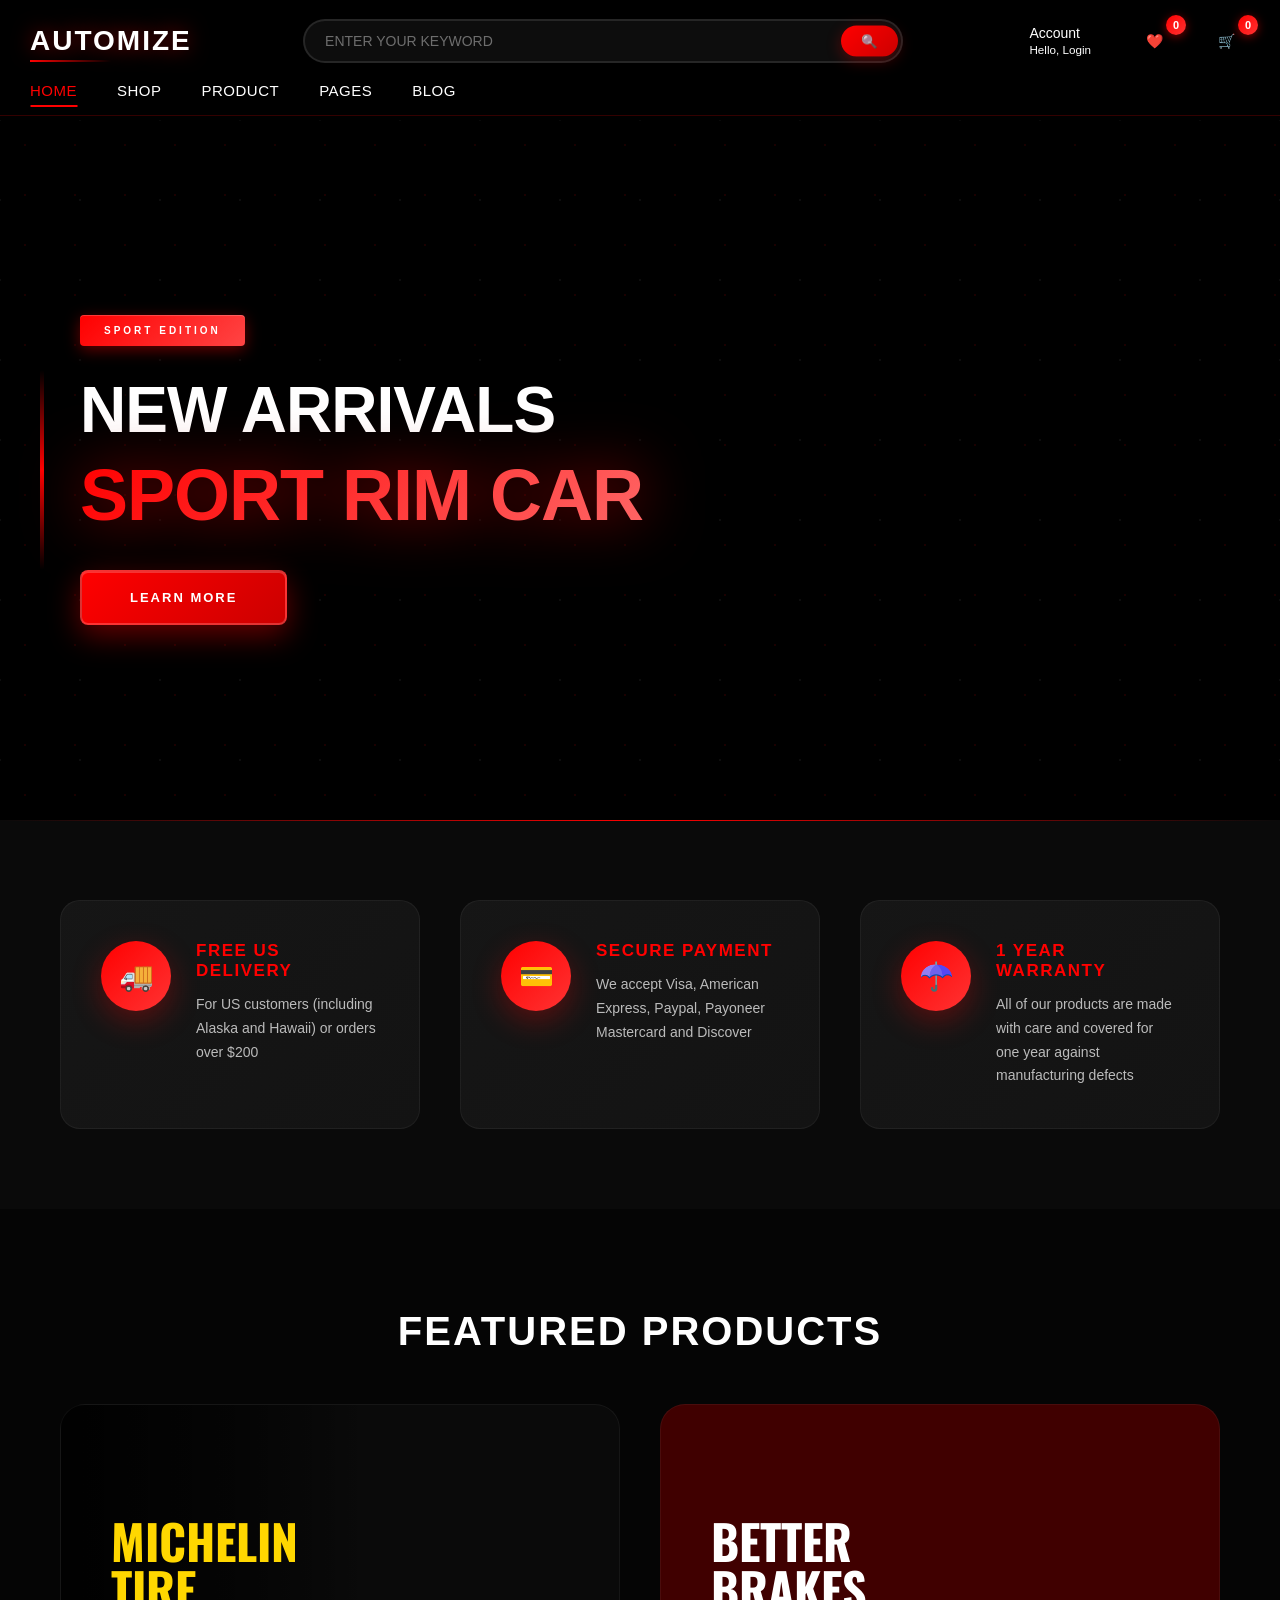
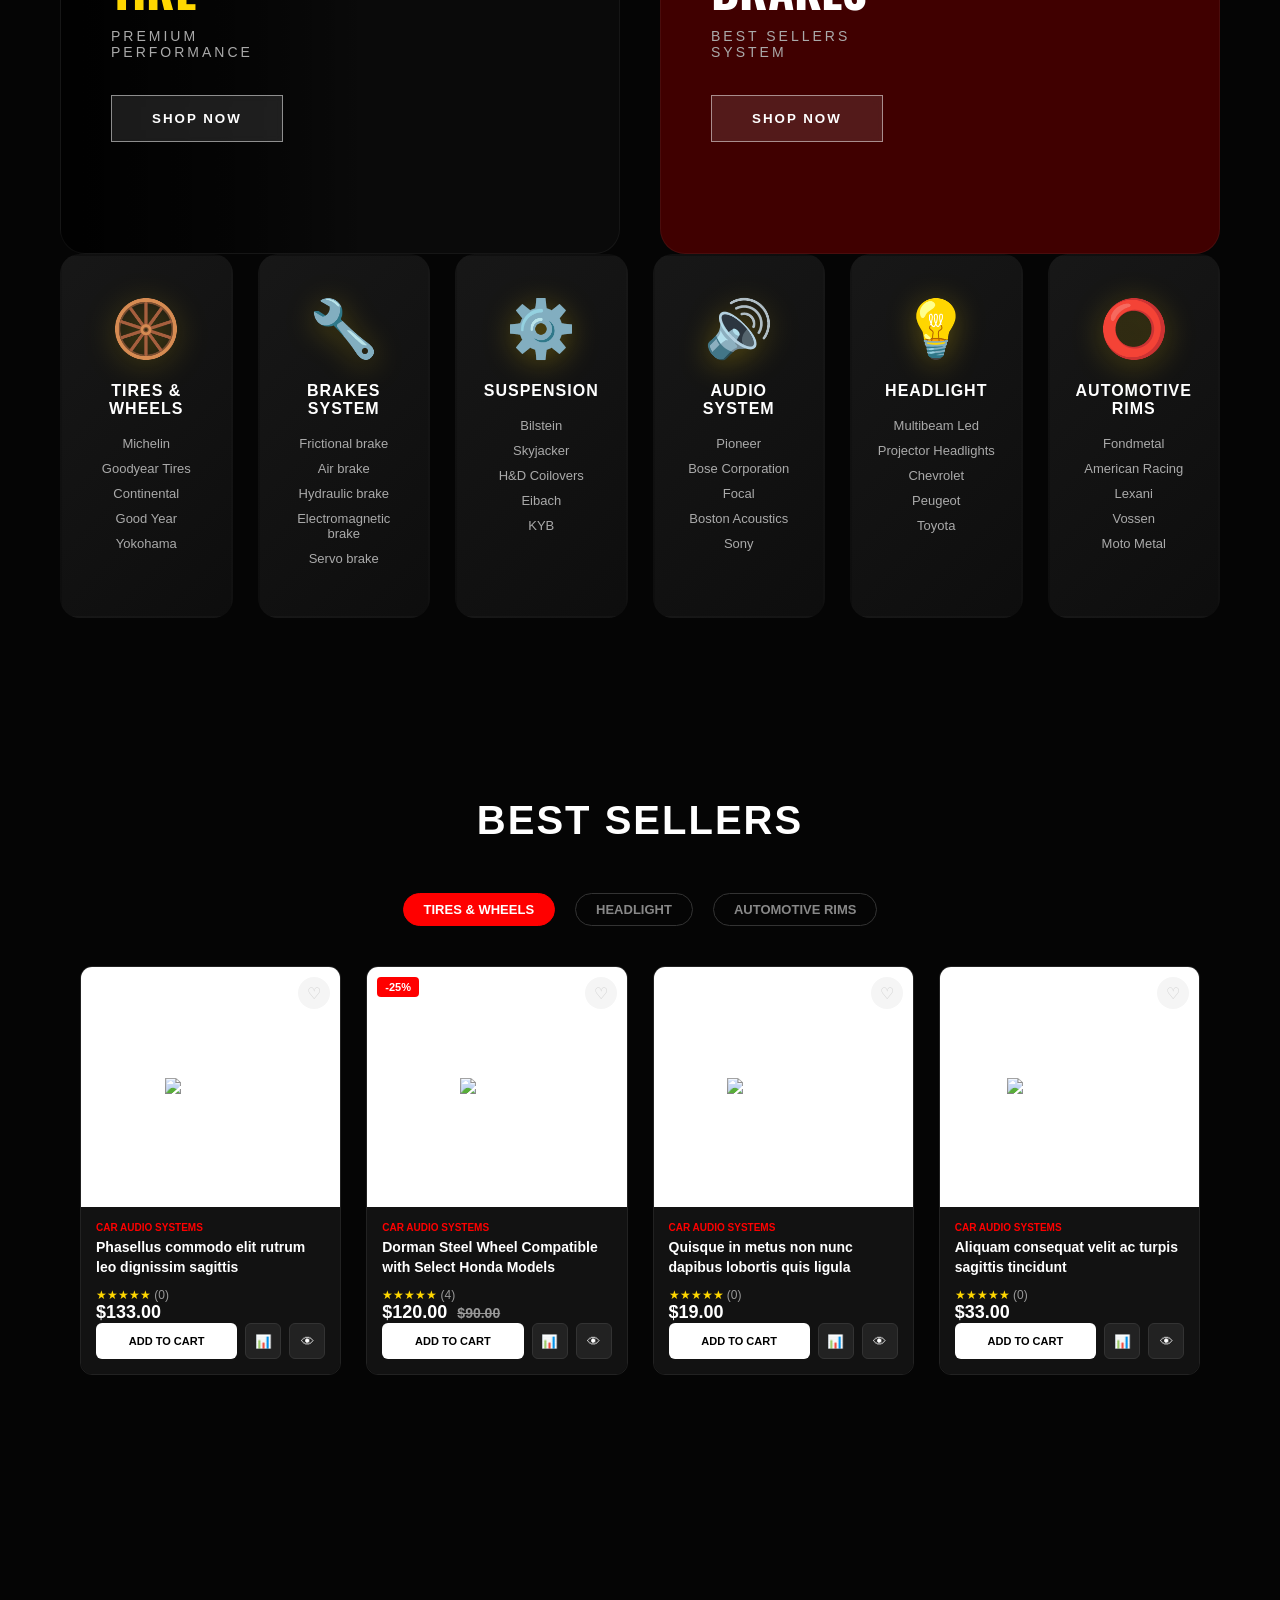
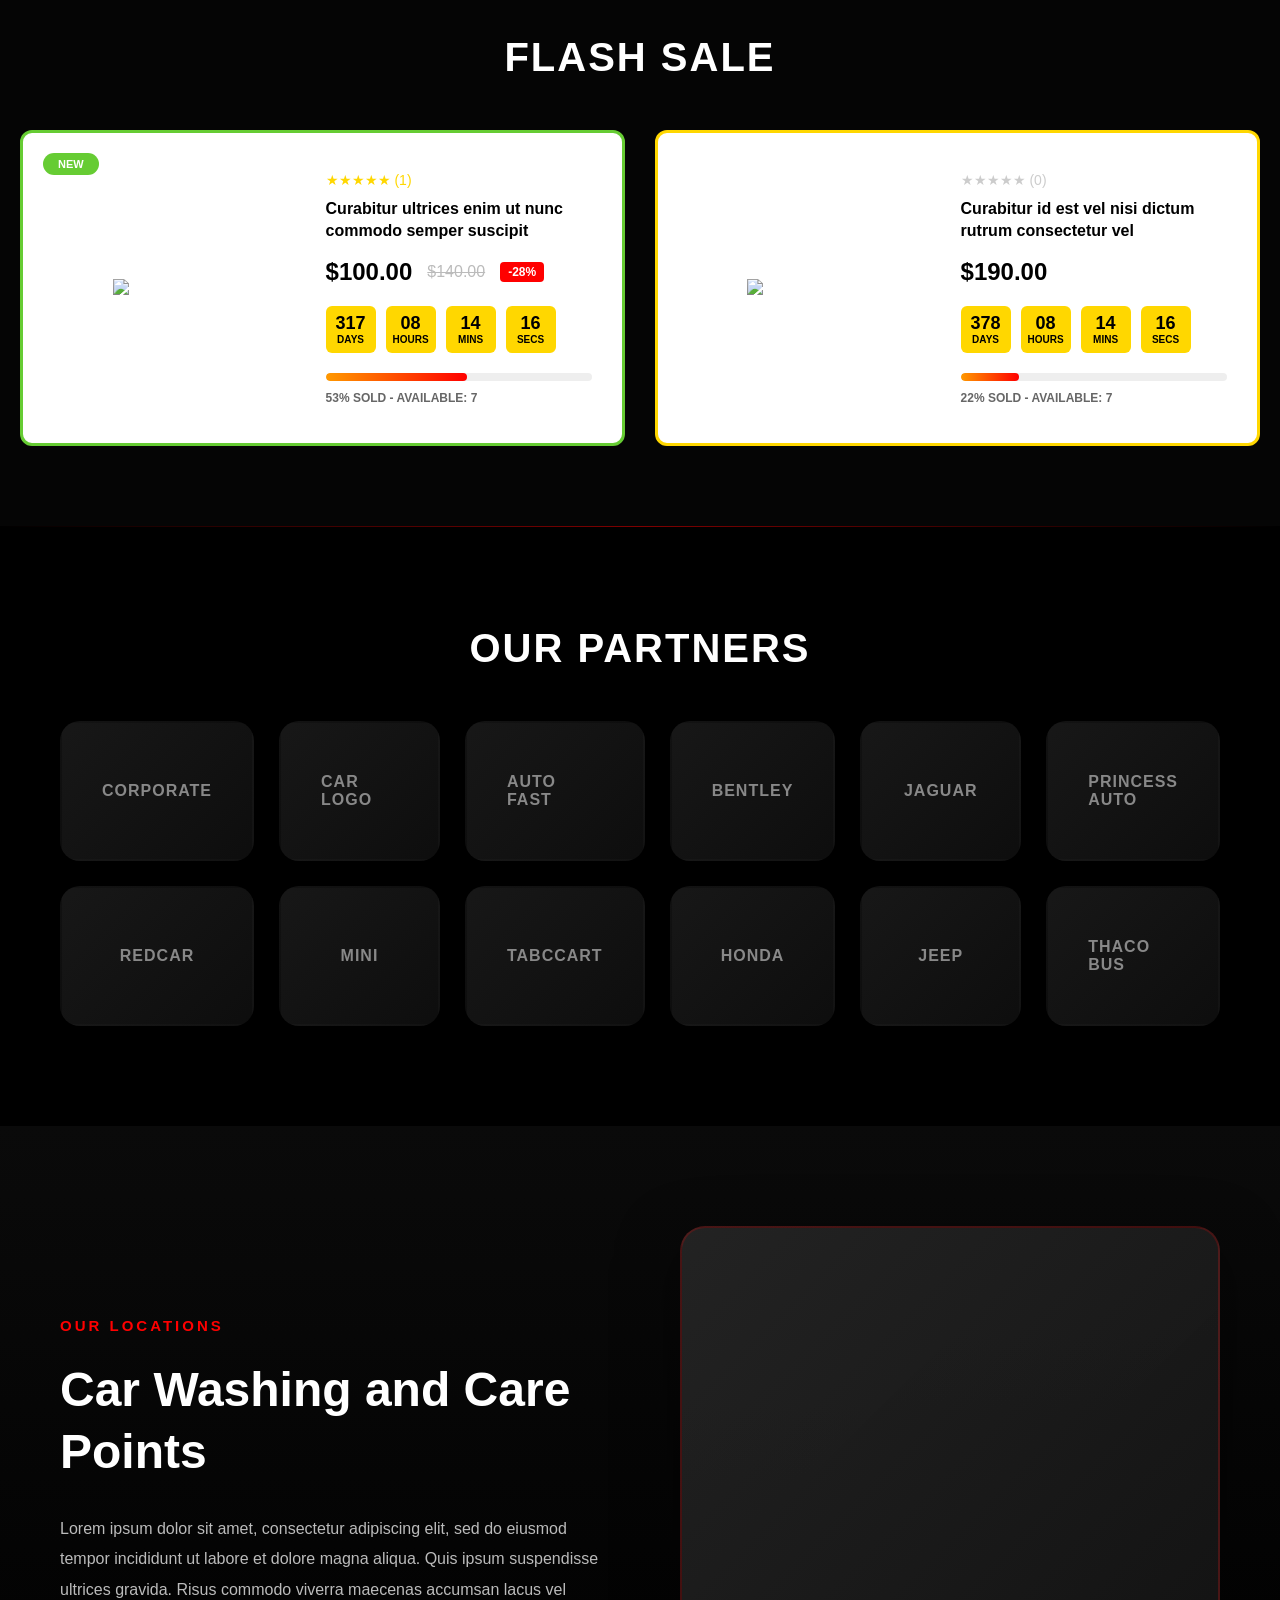
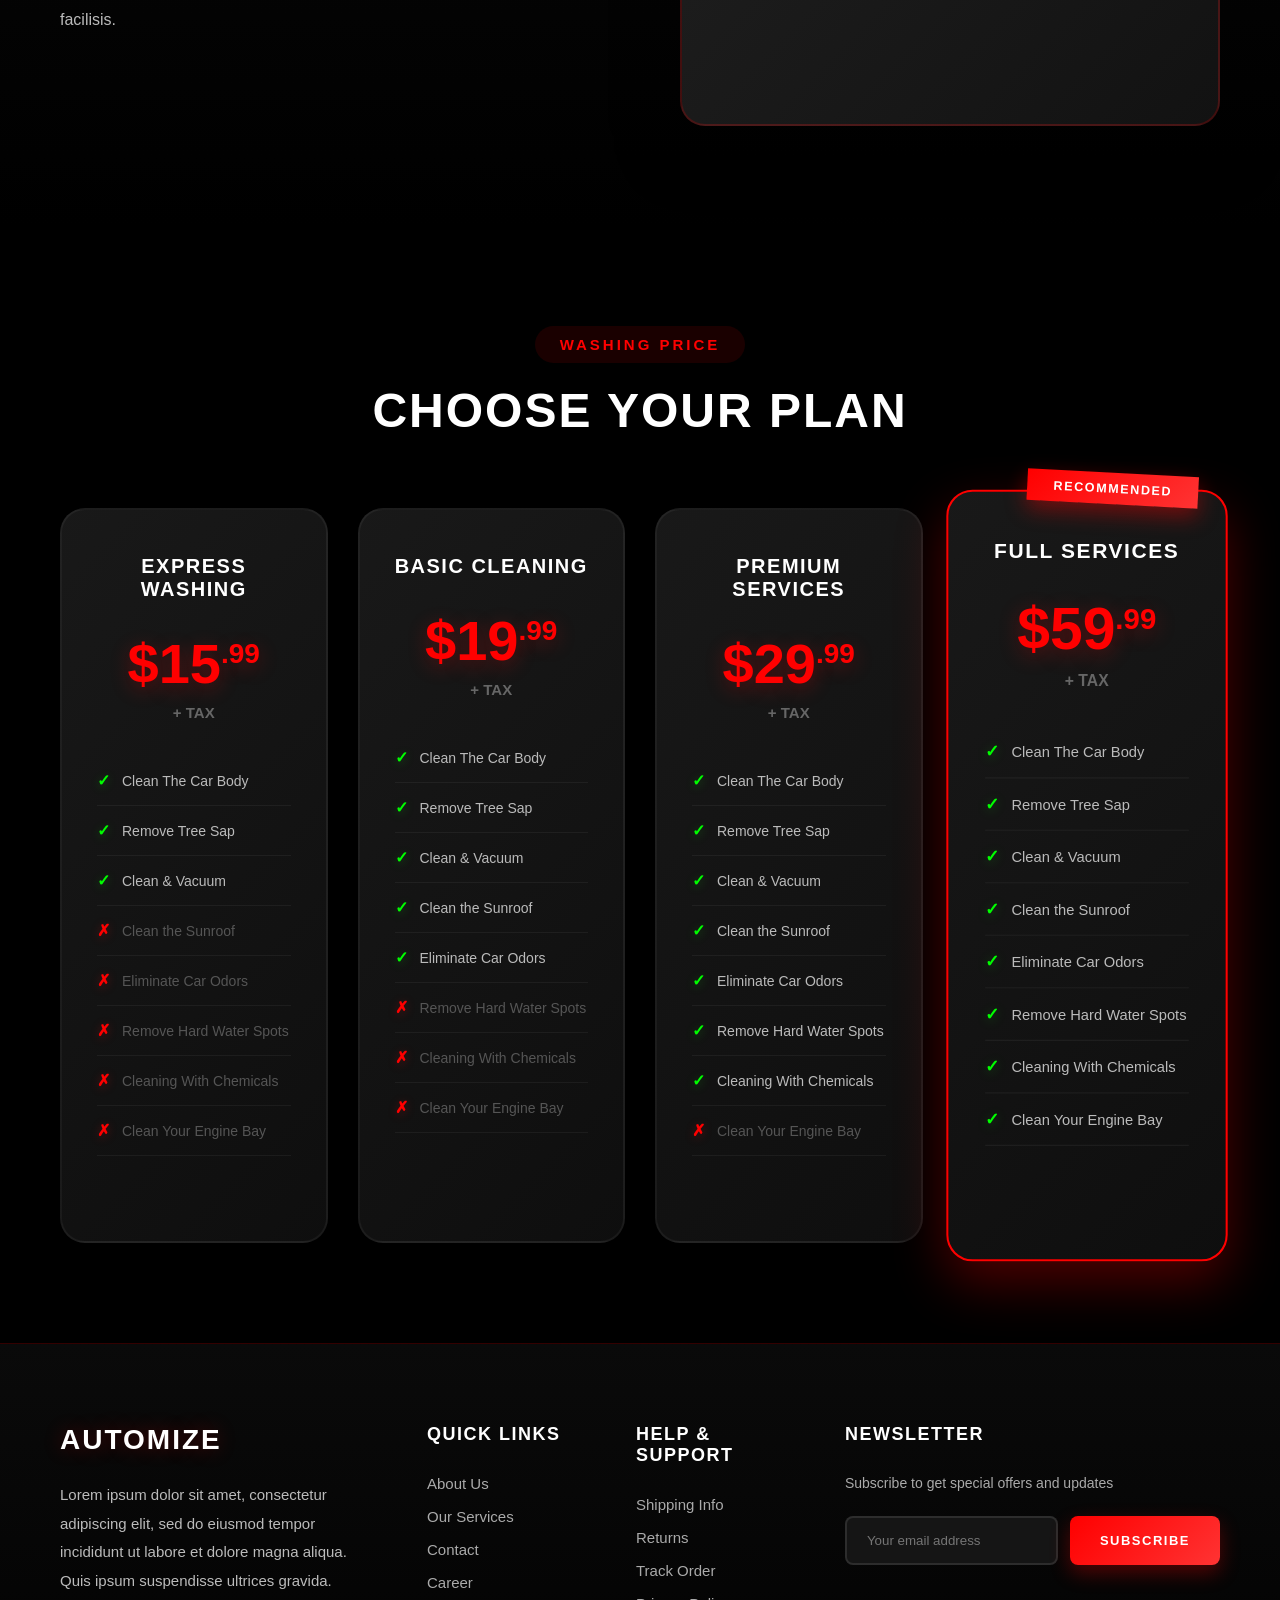
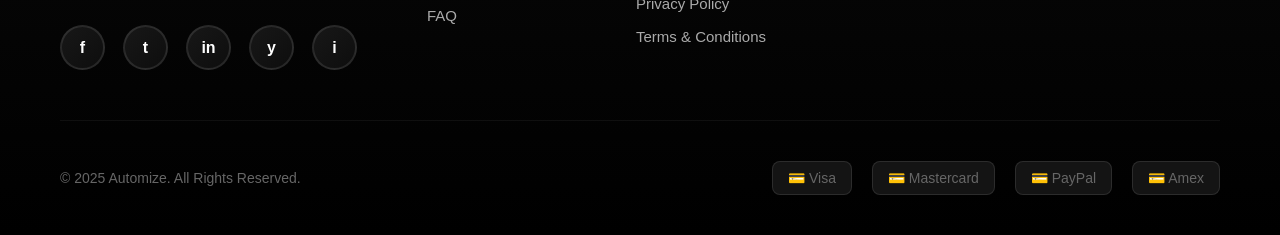
==== commit ebffbce5: "thêm ảnh và chỉnh sửa giao diện" ====
--- a/index.html
+++ b/index.html
@@ -4,97 +4,9 @@
     <meta charset="UTF-8">
     <meta name="viewport" content="width=device-width, initial-scale=1.0">
     <title>Automize - Automotive Parts & Accessories</title>
+    
+    <!-- CSS -->
     <link rel="stylesheet" href="css/style.css">
-    <style>
-        /* Styles cho vị trí ảnh */
-        .image-placeholder {
-            background: linear-gradient(135deg, #f5f5f5, #e0e0e0);
-            display: flex;
-            align-items: center;
-            justify-content: center;
-            color: #999;
-            font-size: 14px;
-            font-weight: 600;
-            text-align: center;
-            padding: 20px;
-        }
-        
-        /* Product/Flash images */
-        .product-image img,
-        .flash-image img {
-            width: 100%;
-            height: 100%;
-            object-fit: cover;
-        }
-        
-        /* Hero background */
-        .hero-bg-image {
-            position: absolute;
-            top: 0;
-            left: 0;
-            width: 100%;
-            height: 100%;
-            object-fit: cover;
-            opacity: 0.4;
-            z-index: 0;
-        }
-        
-        /* Promo card images */
-        .promo-card-image {
-            position: absolute;
-            top: 0;
-            left: 0;
-            width: 100%;
-            height: 100%;
-            object-fit: cover;
-            opacity: 0.5;
-            z-index: 0;
-            filter: brightness(0.8);
-        }
-        
-        /* Fix ảnh phanh xe màu đỏ */
-        .promo-card.red .promo-card-image {
-            opacity: 0.6;
-            filter: brightness(0.7) saturate(0.8);
-        }
-        
-        /* Location image */
-        .location-image {
-            height: 500px;
-            background: linear-gradient(135deg, rgba(42, 42, 42, 0.8), rgba(20, 20, 20, 0.9));
-            border-radius: 25px;
-            border: 2px solid rgba(255, 0, 0, 0.2);
-            box-shadow: 0 20px 60px rgba(0, 0, 0, 0.5);
-            transition: all 0.4s;
-            overflow: hidden;
-        }
-        
-        .location-image img {
-            width: 100%;
-            height: 100%;
-            object-fit: cover;
-        }
-        
-        /* Brand logos */
-        .brand-card {
-            display: flex;
-            align-items: center;
-            justify-content: center;
-            overflow: hidden;
-        }
-        
-        .brand-card img {
-            max-width: 80%;
-            max-height: 60px;
-            object-fit: contain;
-            filter: grayscale(100%) brightness(0.6);
-            transition: all 0.3s;
-        }
-        
-        .brand-card:hover img {
-            filter: grayscale(0%) brightness(1);
-        }
-    </style>
 </head>
 <body>
     <!-- Header -->
@@ -126,7 +38,7 @@
             <ul class="nav-menu">
                 <li class="active"><a href="#home">HOME</a></li>
                 <li class="dropdown">
-                    <a href="#shop">SHOP ▼</a>
+                    <a href="#shop">SHOP</a>
                     <div class="dropdown-content">
                         <a href="#">All Products</a>
                         <a href="#">New Arrivals</a>
@@ -135,7 +47,7 @@
                     </div>
                 </li>
                 <li class="dropdown">
-                    <a href="#product">PRODUCT ▼</a>
+                    <a href="#product">PRODUCT</a>
                     <div class="dropdown-content">
                         <a href="#">Tires & Wheels</a>
                         <a href="#">Brakes System</a>
@@ -144,7 +56,7 @@
                     </div>
                 </li>
                 <li class="dropdown">
-                    <a href="#pages">PAGES ▼</a>
+                    <a href="#pages">PAGES</a>
                     <div class="dropdown-content">
                         <a href="#">About Us</a>
                         <a href="#">Contact</a>
@@ -153,7 +65,7 @@
                     </div>
                 </li>
                 <li class="dropdown">
-                    <a href="#blog">BLOG ▼</a>
+                    <a href="#blog">BLOG</a>
                     <div class="dropdown-content">
                         <a href="#">Latest News</a>
                         <a href="#">Tips & Tricks</a>
@@ -166,9 +78,6 @@
 
     <!-- Hero Section -->
     <section class="hero">
-        <!-- 🖼️ HERO BACKGROUND IMAGE -->
-        <img src="asset/image/lexus-ls500h-hinh-tong-quan.jpg" alt="Hero Background" class="hero-bg-image">
-        
         <div class="hero-content">
             <div class="hero-tag">SPORT EDITION</div>
             <h1>NEW ARRIVALS<br><span class="highlight">SPORT RIM CAR</span></h1>
@@ -205,22 +114,25 @@
 
     <!-- Product Promo -->
     <section class="products">
+        <div class="section-header">
+            <h2>FEATURED PRODUCTS</h2>
+        </div>
+    
         <div class="product-promo">
             <div class="promo-card dark">
-                <!-- 🖼️ MICHELIN TIRE IMAGE -->
-                <img src="asset/image/michelinlatitudetourhp.png" alt="Michelin Tire" class="promo-card-image">
-                
-                <h3 class="yellow">MICHELIN TIRE</h3>
-                <p>Premium Performance</p>
-                <button class="promo-btn">Shop Now</button>
-            </div>
-            <div class="promo-card dark">
-                <!-- 🖼️ BRAKE SYSTEM IMAGE -->
-                <img src="asset/image/1406_Phanh-a--t-e1612586049854.jpg" alt="Brake System" class="promo-card-image">
-                
-                <h3>BETTER BRAKES</h3>
-                <p>Best Sellers Brakes System</p>
-                <button class="promo-btn">Shop Now</button>
+                <div>
+                    <h3 class="yellow">MICHELIN<br>TIRE</h3>
+                    <p>Premium Performance</p>
+                    <button class="promo-btn">Shop Now</button>
+                </div>
+            </div>
+    
+            <div class="promo-card red">
+                <div>
+                    <h3>BETTER<br>BRAKES</h3>
+                    <p>Best Sellers System</p>
+                    <button class="promo-btn">Shop Now</button>
+                </div>
             </div>
         </div>
 
@@ -294,7 +206,6 @@
             </div>
         </div>
 
-        <!-- Best Sellers -->
         <div class="best-sellers">
             <div class="section-header">
                 <h2>BEST SELLERS</h2>
@@ -307,80 +218,97 @@
             </div>
             
             <div class="product-grid">
-                <!-- Product 1 -->
+                
                 <div class="product-card">
                     <div class="product-image">
                         <button class="wishlist-btn">♡</button>
-                        <!-- 🖼️ ADD PRODUCT IMAGE 1 HERE -->
-                        <img src="asset/image/z7291860410066_273221d0a46a133c51e9eb93b02ad91d.jpg" alt="Brake System" class="promo-card-image">
-
+                        <img src="https://sunwayautoparts.com/wp-content/uploads/2021/11/Car-Wheel.jpg" alt="Car Wheel">
                     </div>
                     <div class="product-info">
                         <div class="product-category">CAR AUDIO SYSTEMS</div>
-                        <div class="product-title">Phasellus commodo elit rutrum leo dignissim sagittis</div>
-                        <div class="product-rating">★★★★★ (0)</div>
+                        <h3 class="product-title">Phasellus commodo elit rutrum leo dignissim sagittis</h3>
+                        <div class="product-rating">★★★★★ <span style="color:#999; font-size:12px">(0)</span></div>
+                        
                         <div class="product-price">
                             <span class="price-current">$133.00</span>
                         </div>
-                        <button class="add-to-cart">Add to Cart</button>
-                    </div>
-                </div>
-
-                <!-- Product 2 -->
+                        
+                        <div class="product-actions">
+                            <button class="btn-cart">ADD TO CART</button>
+                            <button class="btn-icon" title="Compare">📊</button>
+                            <button class="btn-icon" title="View">👁</button>
+                        </div>
+                    </div>
+                </div>
+        
                 <div class="product-card">
                     <div class="product-image">
-                        <div class="product-badge">-25%</div>
+                        <div class="product-badge" style="position: absolute; top: 10px; left: 10px; background: #ff0000; color: #fff; padding: 4px 8px; border-radius: 4px; font-size: 11px; font-weight: bold; z-index: 2;">-25%</div>
                         <button class="wishlist-btn">♡</button>
-                        <!-- 🖼️ ADD PRODUCT IMAGE 2 HERE -->
-                        <img src="asset/image/tải xuống.jpg" alt="Brake System" class="promo-card-image">
+                        <img src="https://automize.risingbamboo.com/wp-content/uploads/2021/08/2-2-600x600.jpg" alt="Car Tire">
                     </div>
                     <div class="product-info">
                         <div class="product-category">CAR AUDIO SYSTEMS</div>
-                        <div class="product-title">Dorman Steel Wheel Compatible with Select Honda Models</div>
-                        <div class="product-rating">★★★★★ (4)</div>
+                        <h3 class="product-title">Dorman Steel Wheel Compatible with Select Honda Models</h3>
+                        <div class="product-rating">★★★★★ <span style="color:#999; font-size:12px">(4)</span></div>
+                        
                         <div class="product-price">
                             <span class="price-current">$120.00</span>
-                            <span class="price-old">$90.00</span>
-                        </div>
-                        <button class="add-to-cart">Add to Cart</button>
-                    </div>
-                </div>
-
-                <!-- Product 3 -->
+                            <span class="price-old" style="text-decoration: line-through; color: #999; font-size: 14px; margin-left: 5px;">$90.00</span>
+                        </div>
+                        
+                        <div class="product-actions">
+                            <button class="btn-cart">ADD TO CART</button>
+                            <button class="btn-icon" title="Compare">📊</button>
+                            <button class="btn-icon" title="View">👁</button>
+                        </div>
+                    </div>
+                </div>
+        
                 <div class="product-card">
                     <div class="product-image">
                         <button class="wishlist-btn">♡</button>
-                        <!-- 🖼️ ADD PRODUCT IMAGE 3 HERE -->
-                        <img src="asset/image/tải xuống (1).jpg" alt="Brake System" class="promo-card-image">
+                        <img src="https://automize.risingbamboo.com/wp-content/uploads/2021/08/1-32-600x600.jpg" alt="Brake Caliper">
                     </div>
                     <div class="product-info">
                         <div class="product-category">CAR AUDIO SYSTEMS</div>
-                        <div class="product-title">Quisque in metus non nunc dapibus lobortis quis ligula</div>
-                        <div class="product-rating">★★★★★ (0)</div>
+                        <h3 class="product-title">Quisque in metus non nunc dapibus lobortis quis ligula</h3>
+                        <div class="product-rating">★★★★★ <span style="color:#999; font-size:12px">(0)</span></div>
+                        
                         <div class="product-price">
                             <span class="price-current">$19.00</span>
                         </div>
-                        <button class="add-to-cart">Add to Cart</button>
-                    </div>
-                </div>
-
-                <!-- Product 4 -->
+                        
+                        <div class="product-actions">
+                            <button class="btn-cart">ADD TO CART</button>
+                            <button class="btn-icon" title="Compare">📊</button>
+                            <button class="btn-icon" title="View">👁</button>
+                        </div>
+                    </div>
+                </div>
+        
                 <div class="product-card">
                     <div class="product-image">
                         <button class="wishlist-btn">♡</button>
-                        <!-- 🖼️ ADD PRODUCT IMAGE 4 HERE -->
-                        <img src="asset/image/tải xuống (2).jpg" alt="Brake System" class="promo-card-image">
+                        <img src="https://automize.risingbamboo.com/wp-content/uploads/2021/08/2-26-600x600.jpg" alt="Steering Wheel">
                     </div>
                     <div class="product-info">
                         <div class="product-category">CAR AUDIO SYSTEMS</div>
-                        <div class="product-title">Aliquam consequat velit ac turpis sagittis tincidunt</div>
-                        <div class="product-rating">★★★★★ (0)</div>
+                        <h3 class="product-title">Aliquam consequat velit ac turpis sagittis tincidunt</h3>
+                        <div class="product-rating">★★★★★ <span style="color:#999; font-size:12px">(0)</span></div>
+                        
                         <div class="product-price">
                             <span class="price-current">$33.00</span>
                         </div>
-                        <button class="add-to-cart">Add to Cart</button>
-                    </div>
-                </div>
+                        
+                        <div class="product-actions">
+                            <button class="btn-cart">ADD TO CART</button>
+                            <button class="btn-icon" title="Compare">📊</button>
+                            <button class="btn-icon" title="View">👁</button>
+                        </div>
+                    </div>
+                </div>
+                
             </div>
         </div>
     </section>
@@ -392,135 +320,102 @@
         </div>
         
         <div class="flash-sale-grid">
-            <!-- Flash Sale Product 1 -->
-            <div class="flash-card new">
-                <div class="flash-badge">NEW</div>
+            
+            <div class="flash-card border-green">
+                <div class="flash-badge" style="background: #66cc33;">NEW</div>
+                
                 <div class="flash-image">
-                    <!-- 🖼️ ADD FLASH SALE IMAGE 1 HERE -->
-                    <div class="image-placeholder" style="width: 100%; height: 300px;">FLASH SALE 1<br>500x300px</div>
-                </div>
+                    <img src="https://automize.risingbamboo.com/wp-content/uploads/2022/10/2-22.jpg" alt="Flash Sale Tire">
+                </div>
+                
                 <div class="flash-content">
                     <div class="flash-rating">★★★★★ (1)</div>
                     <div class="flash-title">Curabitur ultrices enim ut nunc commodo semper suscipit</div>
+                    
                     <div class="flash-prices">
                         <span class="flash-price">$100.00</span>
                         <span class="flash-old-price">$140.00</span>
-                        <span class="flash-discount">-29%</span>
-                    </div>
-                    <div class="countdown" data-days="337" data-hours="7" data-mins="52" data-secs="16">
-                        <div class="countdown-item">
-                            <span class="countdown-number">337</span>
-                            <span class="countdown-label">Days</span>
-                        </div>
-                        <div class="countdown-item">
-                            <span class="countdown-number">07</span>
-                            <span class="countdown-label">Hours</span>
-                        </div>
-                        <div class="countdown-item">
-                            <span class="countdown-number">52</span>
-                            <span class="countdown-label">Mins</span>
-                        </div>
-                        <div class="countdown-item">
-                            <span class="countdown-number">16</span>
-                            <span class="countdown-label">Secs</span>
-                        </div>
-                    </div>
+                        <span class="flash-discount">-28%</span>
+                    </div>
+                    
+                    <div class="countdown">
+                        <div class="countdown-item">
+                            <span class="countdown-number">317</span><span class="countdown-label">Days</span>
+                        </div>
+                        <div class="countdown-item">
+                            <span class="countdown-number">08</span><span class="countdown-label">Hours</span>
+                        </div>
+                        <div class="countdown-item">
+                            <span class="countdown-number">14</span><span class="countdown-label">Mins</span>
+                        </div>
+                        <div class="countdown-item">
+                            <span class="countdown-number">18</span><span class="countdown-label">Secs</span>
+                        </div>
+                    </div>
+                    
                     <div class="progress-bar">
                         <div class="progress-fill" style="width: 53%"></div>
                     </div>
-                    <div class="stock-info">53% SOLD - AVAILABLE 7</div>
-                    <button class="add-to-cart" style="width: auto; padding: 12px 40px;">🛒 Add to Cart</button>
-                </div>
-            </div>
-
-            <!-- Flash Sale Product 2 -->
-            <div class="flash-card">
+                    <div class="stock-info">53% SOLD - AVAILABLE: 7</div>
+                </div>
+            </div>
+    
+            <div class="flash-card border-yellow">
+                
                 <div class="flash-image">
-                    <!-- 🖼️ ADD FLASH SALE IMAGE 2 HERE -->
-                    <div class="image-placeholder" style="width: 100%; height: 300px;">FLASH SALE 2<br>500x300px</div>
-                </div>
+                    <img src="https://automize.risingbamboo.com/wp-content/uploads/2022/10/2-19.jpg" alt="Flash Sale Rim">
+                </div>
+                
                 <div class="flash-content">
-                    <div class="flash-rating">★★★★★ (0)</div>
+                    <div class="flash-rating" style="color: #ccc;">★★★★★ (0)</div>
                     <div class="flash-title">Curabitur id est vel nisi dictum rutrum consectetur vel</div>
+                    
                     <div class="flash-prices">
                         <span class="flash-price">$190.00</span>
                     </div>
-                    <div class="countdown" data-days="398" data-hours="7" data-mins="52" data-secs="16">
-                        <div class="countdown-item">
-                            <span class="countdown-number">398</span>
-                            <span class="countdown-label">Days</span>
-                        </div>
-                        <div class="countdown-item">
-                            <span class="countdown-number">07</span>
-                            <span class="countdown-label">Hours</span>
-                        </div>
-                        <div class="countdown-item">
-                            <span class="countdown-number">52</span>
-                            <span class="countdown-label">Mins</span>
-                        </div>
-                        <div class="countdown-item">
-                            <span class="countdown-number">16</span>
-                            <span class="countdown-label">Secs</span>
-                        </div>
-                    </div>
+                    
+                    <div class="countdown">
+                        <div class="countdown-item">
+                            <span class="countdown-number">378</span><span class="countdown-label">Days</span>
+                        </div>
+                        <div class="countdown-item">
+                            <span class="countdown-number">08</span><span class="countdown-label">Hours</span>
+                        </div>
+                        <div class="countdown-item">
+                            <span class="countdown-number">14</span><span class="countdown-label">Mins</span>
+                        </div>
+                        <div class="countdown-item">
+                            <span class="countdown-number">18</span><span class="countdown-label">Secs</span>
+                        </div>
+                    </div>
+                    
                     <div class="progress-bar">
                         <div class="progress-fill" style="width: 22%"></div>
                     </div>
-                    <div class="stock-info">22% SOLD - AVAILABLE 7</div>
-                    <div style="display: flex; gap: 15px;">
-                        <button class="add-to-cart" style="flex: 1;">🛒</button>
-                        <button class="add-to-cart" style="flex: 1;">📊</button>
-                        <button class="add-to-cart" style="flex: 1;">📋</button>
-                    </div>
-                </div>
-            </div>
-        </div>
-    </section>
-
+                    <div class="stock-info">22% SOLD - AVAILABLE: 7</div>
+                </div>
+            </div>
+    
+        </div>
+    </section>
     <!-- Brands -->
     <section class="brands">
         <div class="section-header">
             <h2>OUR PARTNERS</h2>
         </div>
         <div class="brands-grid">
-            <!-- 🖼️ ADD BRAND LOGOS HERE (12 logos) -->
-            
-            <div class="brand-card">
-                <div class="image-placeholder" style="width: 100%; height: 80px;">LOGO 1<br>200x100px</div>
-            </div>
-            <div class="brand-card">
-                <div class="image-placeholder" style="width: 100%; height: 80px;">LOGO 2<br>200x100px</div>
-            </div>
-            <div class="brand-card">
-                <div class="image-placeholder" style="width: 100%; height: 80px;">LOGO 3<br>200x100px</div>
-            </div>
-            <div class="brand-card">
-                <div class="image-placeholder" style="width: 100%; height: 80px;">LOGO 4<br>200x100px</div>
-            </div>
-            <div class="brand-card">
-                <div class="image-placeholder" style="width: 100%; height: 80px;">LOGO 5<br>200x100px</div>
-            </div>
-            <div class="brand-card">
-                <div class="image-placeholder" style="width: 100%; height: 80px;">LOGO 6<br>200x100px</div>
-            </div>
-            <div class="brand-card">
-                <div class="image-placeholder" style="width: 100%; height: 80px;">LOGO 7<br>200x100px</div>
-            </div>
-            <div class="brand-card">
-                <div class="image-placeholder" style="width: 100%; height: 80px;">LOGO 8<br>200x100px</div>
-            </div>
-            <div class="brand-card">
-                <div class="image-placeholder" style="width: 100%; height: 80px;">LOGO 9<br>200x100px</div>
-            </div>
-            <div class="brand-card">
-                <div class="image-placeholder" style="width: 100%; height: 80px;">LOGO 10<br>200x100px</div>
-            </div>
-            <div class="brand-card">
-                <div class="image-placeholder" style="width: 100%; height: 80px;">LOGO 11<br>200x100px</div>
-            </div>
-            <div class="brand-card">
-                <div class="image-placeholder" style="width: 100%; height: 80px;">LOGO 12<br>200x100px</div>
-            </div>
+            <div class="brand-card">CORPORATE</div>
+            <div class="brand-card">CAR LOGO</div>
+            <div class="brand-card">AUTO FAST</div>
+            <div class="brand-card">BENTLEY</div>
+            <div class="brand-card">JAGUAR</div>
+            <div class="brand-card">PRINCESS AUTO</div>
+            <div class="brand-card">REDCAR</div>
+            <div class="brand-card">MINI</div>
+            <div class="brand-card">TABCCART</div>
+            <div class="brand-card">HONDA</div>
+            <div class="brand-card">JEEP</div>
+            <div class="brand-card">THACO BUS</div>
         </div>
     </section>
 
@@ -532,10 +427,7 @@
                 <h2>Car Washing and Care Points</h2>
                 <p>Lorem ipsum dolor sit amet, consectetur adipiscing elit, sed do eiusmod tempor incididunt ut labore et dolore magna aliqua. Quis ipsum suspendisse ultrices gravida. Risus commodo viverra maecenas accumsan lacus vel facilisis.</p>
             </div>
-            <div class="location-image">
-                <!-- 🖼️ ADD LOCATION IMAGE HERE -->
-                <div class="image-placeholder" style="width: 100%; height: 100%;">LOCATION IMAGE<br>800x500px</div>
-            </div>
+            <div class="location-image"></div>
         </div>
     </section>
 
--- a/css/style.css
+++ b/css/style.css
@@ -2,7 +2,7 @@
    AUTOMIZE - AUTOMOTIVE E-COMMERCE
    Enhanced Realistic Stylesheet
    =================================== */
-
+   @import url('https://fonts.googleapis.com/css2?family=Montserrat:wght@800;900&family=Oswald:wght@500;700&display=swap');
 /* Reset & Base Styles */
 * {
     margin: 0;
@@ -278,20 +278,24 @@
 }
 
 /* ===================================
-   HERO SECTION
+   HERO SECTION - Premium Design
    =================================== */
 
-.hero {
+   .hero {
     margin-top: 120px;
     height: 700px;
-    background: linear-gradient(135deg, #1a0033 0%, #330066 30%, #660033 70%, #000 100%);
-    display: flex;
-    align-items: center;
-    padding: 0 60px;
+    background-image: url('https://octane.rent/wp-content/uploads/2025/09/Koenigsegg_Jesko_1.jpg');
+    background-size: cover;
+    background-position: center right;
+    background-repeat: no-repeat;
+    display: flex;
+    align-items: center;
+    padding: 0 80px;
     position: relative;
     overflow: hidden;
 }
 
+/* Gradient overlay chéo từ trái sang phải */
 .hero::before {
     content: '';
     position: absolute;
@@ -299,118 +303,304 @@
     left: 0;
     right: 0;
     bottom: 0;
-    background: 
-        radial-gradient(circle at 20% 50%, rgba(255, 0, 0, 0.1) 0%, transparent 50%),
-        radial-gradient(circle at 80% 30%, rgba(0, 255, 255, 0.05) 0%, transparent 50%);
-    animation: gradientShift 10s ease infinite;
-}
-
-@keyframes gradientShift {
-    0%, 100% { transform: scale(1) rotate(0deg); }
-    50% { transform: scale(1.1) rotate(5deg); }
-}
-
+    background: linear-gradient(
+        110deg,
+        rgba(0, 0, 0, 0.85) 0%,
+        rgba(0, 0, 0, 0.75) 25%,
+        rgba(0, 0, 0, 0.4) 50%,
+        transparent 75%
+    );
+    z-index: 0;
+}
+
+/* Hiệu ứng particles động */
 .hero::after {
     content: '';
     position: absolute;
-    top: 50%;
-    right: -200px;
-    width: 800px;
-    height: 800px;
-    background: radial-gradient(circle, rgba(255, 0, 0, 0.15) 0%, transparent 70%);
-    border-radius: 50%;
-    animation: float 8s ease-in-out infinite;
-}
-
-@keyframes float {
-    0%, 100% { transform: translateY(0) scale(1); }
-    50% { transform: translateY(-30px) scale(1.05); }
+    width: 100%;
+    height: 100%;
+    top: 0;
+    left: 0;
+    background-image: 
+        radial-gradient(circle, rgba(255, 0, 0, 0.1) 1px, transparent 1px),
+        radial-gradient(circle, rgba(255, 255, 255, 0.05) 1px, transparent 1px);
+    background-size: 50px 50px, 80px 80px;
+    background-position: 0 0, 40px 40px;
+    animation: particles 20s linear infinite;
+    z-index: 0;
+}
+
+@keyframes particles {
+    0% {
+        transform: translateY(0);
+    }
+    100% {
+        transform: translateY(50px);
+    }
 }
 
 .hero-content {
     max-width: 600px;
-    z-index: 1;
-    animation: fadeInLeft 1s ease;
-}
-
-@keyframes fadeInLeft {
+    z-index: 2;
+    position: relative;
+    animation: fadeInScale 1.2s cubic-bezier(0.175, 0.885, 0.32, 1.275);
+}
+
+@keyframes fadeInScale {
+    0% {
+        opacity: 0;
+        transform: translateY(40px) scale(0.9);
+    }
+    100% {
+        opacity: 1;
+        transform: translateY(0) scale(1);
+    }
+}
+
+.hero-tag {
+    color: #fff;
+    background: linear-gradient(135deg, #ff0000, #ff4444);
+    font-size: 10px;
+    text-transform: uppercase;
+    letter-spacing: 3px;
+    margin-bottom: 25px;
+    font-weight: 700;
+    display: inline-block;
+    padding: 10px 24px;
+    border-radius: 4px;
+    box-shadow: 
+        0 4px 15px rgba(255, 0, 0, 0.4),
+        inset 0 1px 0 rgba(255, 255, 255, 0.2);
+    position: relative;
+    overflow: hidden;
+    animation: slideDown 0.8s ease 0.3s both;
+}
+
+.hero-tag::before {
+    content: '';
+    position: absolute;
+    top: 0;
+    left: -100%;
+    width: 100%;
+    height: 100%;
+    background: linear-gradient(90deg, transparent, rgba(255, 255, 255, 0.3), transparent);
+    animation: shine 3s infinite;
+}
+
+@keyframes shine {
+    0% { left: -100%; }
+    50%, 100% { left: 100%; }
+}
+
+@keyframes slideDown {
     from {
         opacity: 0;
-        transform: translateX(-50px);
+        transform: translateY(-20px);
     }
     to {
         opacity: 1;
-        transform: translateX(0);
-    }
-}
-
-.hero-tag {
-    color: #ff0000;
-    font-size: 14px;
-    text-transform: uppercase;
-    letter-spacing: 3px;
-    margin-bottom: 20px;
-    font-weight: 700;
-    display: inline-block;
-    padding: 8px 20px;
-    background: rgba(255, 0, 0, 0.1);
-    border-left: 3px solid #ff0000;
-    border-radius: 4px;
+        transform: translateY(0);
+    }
 }
 
 .hero h1 {
     font-size: 64px;
     line-height: 1.1;
-    margin-bottom: 30px;
+    margin-bottom: 35px;
     font-weight: 900;
-    text-shadow: 0 5px 30px rgba(0, 0, 0, 0.5);
+    letter-spacing: -1px;
+    text-shadow: 
+        3px 3px 0 rgba(0, 0, 0, 0.8),
+        6px 6px 20px rgba(0, 0, 0, 0.6);
+    animation: slideUp 1s ease 0.5s both;
+}
+
+@keyframes slideUp {
+    from {
+        opacity: 0;
+        transform: translateY(30px);
+    }
+    to {
+        opacity: 1;
+        transform: translateY(0);
+    }
 }
 
 .hero h1 .highlight {
     color: #ff0000;
-    text-shadow: 0 0 30px rgba(255, 0, 0, 0.5);
+    display: block;
+    font-size: 72px;
+    margin-top: 10px;
+    background: linear-gradient(135deg, #ff0000 0%, #ff6666 100%);
+    -webkit-background-clip: text;
+    -webkit-text-fill-color: transparent;
+    background-clip: text;
+    position: relative;
+    animation: textGlow 3s ease-in-out infinite;
+    text-shadow: none;
+    filter: drop-shadow(0 0 30px rgba(255, 0, 0, 0.6))
+            drop-shadow(3px 3px 0 rgba(0, 0, 0, 0.8));
+}
+
+@keyframes textGlow {
+    0%, 100% {
+        filter: drop-shadow(0 0 20px rgba(255, 0, 0, 0.5))
+                drop-shadow(3px 3px 0 rgba(0, 0, 0, 0.8));
+    }
+    50% {
+        filter: drop-shadow(0 0 40px rgba(255, 0, 0, 0.9))
+                drop-shadow(0 0 60px rgba(255, 0, 0, 0.6))
+                drop-shadow(3px 3px 0 rgba(0, 0, 0, 0.8));
+    }
 }
 
 .hero-btn {
-    background: linear-gradient(135deg, #ff0000, #ff3333);
-    color: #fff;
-    padding: 18px 45px;
-    border: none;
-    border-radius: 30px;
-    font-size: 15px;
+    background: linear-gradient(135deg, #ff0000 0%, #cc0000 100%);
+    color: #fff;
+    padding: 18px 48px;
+    border: 2px solid rgba(255, 255, 255, 0.2);
+    border-radius: 8px;
+    font-size: 13px;
     font-weight: 700;
     cursor: pointer;
     text-transform: uppercase;
-    letter-spacing: 1.5px;
-    transition: all 0.3s;
-    box-shadow: 0 10px 30px rgba(255, 0, 0, 0.3);
+    letter-spacing: 2px;
+    transition: all 0.4s cubic-bezier(0.68, -0.55, 0.265, 1.55);
+    box-shadow: 
+        0 10px 30px rgba(255, 0, 0, 0.4),
+        inset 0 1px 0 rgba(255, 255, 255, 0.2);
     position: relative;
     overflow: hidden;
+    animation: slideUp 1s ease 0.7s both;
 }
 
 .hero-btn::before {
+    content: '';
+    position: absolute;
+    top: 0;
+    left: -100%;
+    width: 100%;
+    height: 100%;
+    background: linear-gradient(90deg, transparent, rgba(255, 255, 255, 0.3), transparent);
+    transition: left 0.5s;
+}
+
+.hero-btn::after {
     content: '';
     position: absolute;
     top: 50%;
     left: 50%;
     width: 0;
     height: 0;
-    background: rgba(255, 255, 255, 0.3);
+    background: rgba(255, 255, 255, 0.2);
     border-radius: 50%;
     transform: translate(-50%, -50%);
     transition: width 0.6s, height 0.6s;
 }
 
 .hero-btn:hover::before {
+    left: 100%;
+}
+
+.hero-btn:hover::after {
     width: 300px;
     height: 300px;
 }
 
 .hero-btn:hover {
-    transform: translateY(-3px);
-    box-shadow: 0 15px 40px rgba(255, 0, 0, 0.5);
-}
-
+    transform: translateY(-5px) scale(1.05);
+    border-color: rgba(255, 255, 255, 0.4);
+    box-shadow: 
+        0 20px 50px rgba(255, 0, 0, 0.6),
+        0 0 60px rgba(255, 0, 0, 0.4),
+        inset 0 1px 0 rgba(255, 255, 255, 0.3);
+}
+
+.hero-btn:active {
+    transform: translateY(-2px) scale(1.02);
+}
+
+/* Accent line decoration */
+.hero-content::before {
+    content: '';
+    position: absolute;
+    left: -40px;
+    top: 50%;
+    transform: translateY(-50%);
+    width: 4px;
+    height: 200px;
+    background: linear-gradient(to bottom, transparent, #ff0000, transparent);
+    border-radius: 2px;
+    animation: lineGrow 1s ease 0.8s both;
+}
+
+@keyframes lineGrow {
+    from {
+        height: 0;
+        opacity: 0;
+    }
+    to {
+        height: 200px;
+        opacity: 1;
+    }
+}
+
+/* Responsive cho tablet */
+@media (max-width: 1024px) {
+    .hero {
+        padding: 0 60px;
+    }
+    
+    .hero h1 {
+        font-size: 52px;
+    }
+    
+    .hero h1 .highlight {
+        font-size: 58px;
+    }
+}
+
+/* Responsive cho mobile */
+@media (max-width: 768px) {
+    .hero {
+        height: 600px;
+        padding: 0 30px;
+        margin-top: 80px;
+        background-position: 70% center;
+    }
+    
+    .hero::before {
+        background: linear-gradient(
+            to bottom,
+            rgba(0, 0, 0, 0.9) 0%,
+            rgba(0, 0, 0, 0.75) 40%,
+            rgba(0, 0, 0, 0.5) 70%,
+            transparent 100%
+        );
+    }
+    
+    .hero-content::before {
+        display: none;
+    }
+    
+    .hero h1 {
+        font-size: 40px;
+    }
+    
+    .hero h1 .highlight {
+        font-size: 46px;
+    }
+    
+    .hero-btn {
+        padding: 16px 40px;
+        font-size: 12px;
+    }
+    
+    .hero-tag {
+        font-size: 9px;
+        padding: 8px 20px;
+    }
+}
 /* ===================================
    FEATURES SECTION
    =================================== */
@@ -505,126 +695,163 @@
     line-height: 1.7;
     font-size: 14px;
 }
-
 /* ===================================
-   PRODUCTS SECTION
+   PRODUCTS SECTION - CINEMATIC STYLE
    =================================== */
 
-.products {
+   .products {
     padding: 100px 60px;
-    background: #000;
-    position: relative;
-}
-
-.section-header {
+    background: #050505; /* Nền đen sâu thẳm */
+}
+
+.section-header h2 {
+    color: #fff;
     text-align: center;
-    margin-bottom: 70px;
-}
-
-.section-header h2 {
     font-size: 48px;
-    margin-bottom: 15px;
+    margin-bottom: 60px;
     font-weight: 900;
     text-transform: uppercase;
     letter-spacing: 2px;
 }
 
 .product-promo {
-    max-width: 1400px;
-    margin: 0 auto 80px;
     display: grid;
     grid-template-columns: 1fr 1fr;
-    gap: 30px;
-}
-
+    gap: 40px;
+    max-width: 1400px;
+    margin: 0 auto;
+}
+
+/* --- THIẾT LẬP THẺ CARD --- */
 .promo-card {
-    position: relative;
-    height: 450px;
+    height: 450px; /* Tăng chiều cao lên chút cho thoáng */
     border-radius: 25px;
     overflow: hidden;
-    padding: 50px;
-    display: flex;
-    flex-direction: column;
-    justify-content: center;
-    transition: all 0.4s;
-    border: 2px solid transparent;
-}
-
-.promo-card::before {
-    content: '';
-    position: absolute;
-    top: 0;
-    left: 0;
-    right: 0;
-    bottom: 0;
-    background: inherit;
-    filter: brightness(0.9);
-    transition: all 0.4s;
-}
-
-.promo-card:hover::before {
-    filter: brightness(1.1);
+    position: relative;
+    border: 1px solid rgba(255, 255, 255, 0.05); /* Viền siêu mỏng */
+    transition: all 0.5s cubic-bezier(0.25, 0.8, 0.25, 1);
+    
+    /* Flexbox căn chữ */
+    display: flex;
+    align-items: center;
+    justify-content: flex-start;
+    
+    background-repeat: no-repeat;
+    
+    /* MẤU CHỐT: auto 100% giúp ảnh cao bằng thẻ, không bị cắt trên dưới */
+    background-size: auto 100%; 
+    background-position: right center; /* Ghim ảnh sang phải */
 }
 
 .promo-card:hover {
-    transform: translateY(-5px);
-    box-shadow: 0 25px 60px rgba(0, 0, 0, 0.6);
-}
-
+    transform: translateY(-10px) scale(1.02); /* Phóng to nhẹ khi hover */
+    box-shadow: 0 30px 60px rgba(0,0,0,0.8);
+    border-color: rgba(255, 255, 255, 0.2);
+}
+
+/* --- CARD 1: MICHELIN (Nền đen) --- */
 .promo-card.dark {
-    background: linear-gradient(135deg, #1a1a1a 0%, #0a0a0a 100%);
-    border-color: rgba(255, 215, 0, 0.3);
-}
-
+    background-color: #0a0a0a;
+    
+    /* ĐIỀU CHỈNH GRADIENT MỎNG HƠN: */
+    background-image: 
+        linear-gradient(90deg, 
+            rgba(0,0,0, 0.95) 0%,   /* Mép trái: Đậm để rõ chữ */
+            rgba(0,0,0, 0.5) 35%,   /* Giữa chữ: Giảm độ đậm xuống 50% (nhìn xuyên thấu được) */
+            rgba(0,0,0, 0.0) 55%    /* Tại 55%: Biến mất hoàn toàn (Trong suốt) */
+        ),
+        url('https://koenigsegg-cdn-g7eehhd6f0ewcaff.z02.azurefd.net/drupal/styles/1400x1000/azure/2022-04/Koenigsegg%20Jesko%20Absolut%20-%20Rear%20Tire.jpg?h=8621d985&itok=nxnsPBPc'); 
+}
+
+/* --- CARD 2: BRAKES (Nền đỏ) --- */
 .promo-card.red {
-    background: linear-gradient(135deg, #cc0000 0%, #990000 100%);
-    border-color: rgba(255, 255, 255, 0.2);
-}
-
-.promo-card > * {
-    position: relative;
-    z-index: 1;
+    background-color: #400000;
+    
+    background-image: 
+        linear-gradient(90deg, 
+            rgba(64,0,0, 0.95) 0%,   /* Mép trái: Đỏ đậm */
+            rgba(64,0,0, 0.5) 35%,   /* Giữa chữ: Đỏ mờ 50% */
+            rgba(64,0,0, 0.0) 55%    /* Tại 55%: Biến mất hoàn toàn */
+        ),
+        url('https://www.europeanprestige.co.uk/blobs/stock/734/images/6d5951d7-cdd9-4cd4-a3d2-922b65313021/hi4a8640.jpg?width=2000&height=1333');
+}
+
+/* --- PHẦN CHỮ --- */
+.promo-card > div {
+    position: relative;
+    z-index: 2;
+    padding-left: 50px;
+    width: 45%; /* Giới hạn chữ không được chạm vào xe */
 }
 
 .promo-card h3 {
-    font-size: 42px;
+    font-size: 48px; /* Chữ to hơn chút */
+    color: #fff;
     margin-bottom: 15px;
-    font-weight: 800;
-    text-shadow: 0 5px 20px rgba(0, 0, 0, 0.3);
-}
-
-.promo-card h3.yellow {
-    color: #ffd700;
-    text-shadow: 0 0 30px rgba(255, 215, 0, 0.5);
-}
+    font-family: 'Oswald', sans-serif;
+    font-weight: 700;
+    line-height: 1;
+    text-transform: uppercase;
+}
+
+.promo-card h3.yellow { color: #FFD700; }
 
 .promo-card p {
-    font-size: 17px;
-    text-transform: uppercase;
+    color: #aaa;
+    font-size: 14px;
+    letter-spacing: 3px;
+    margin-bottom: 35px;
+    text-transform: uppercase;
+    font-weight: 500;
+}
+
+/* NÚT BẤM */
+.promo-btn {
+    padding: 15px 40px;
+    background: rgba(255,255,255,0.1); /* Nền kính mờ */
+    backdrop-filter: blur(5px);
+    color: #fff;
+    border: 1px solid rgba(255,255,255,0.5);
+    font-weight: 700;
+    text-transform: uppercase;
+    cursor: pointer;
     letter-spacing: 2px;
-    margin-bottom: 30px;
-    font-weight: 500;
-}
-
-.promo-btn {
-    background: #fff;
+    transition: 0.3s;
+}
+
+.promo-card.dark .promo-btn:hover {
+    background: #FFD700;
     color: #000;
-    padding: 15px 40px;
-    border: none;
-    border-radius: 30px;
-    font-weight: 700;
-    cursor: pointer;
-    width: fit-content;
-    text-transform: uppercase;
-    font-size: 14px;
-    letter-spacing: 1.5px;
-    transition: all 0.3s;
-    box-shadow: 0 10px 30px rgba(0, 0, 0, 0.3);
-}
-
-.promo-btn:hover {
-    transform: translateY(-3px);
-    box-shadow: 0 15px 40px rgba(0, 0, 0, 0.5);
+    border-color: #FFD700;
+    box-shadow: 0 0 20px rgba(255, 215, 0, 0.4);
+}
+
+.promo-card.red .promo-btn:hover {
+    background: #ff0000;
+    border-color: #ff0000;
+    box-shadow: 0 0 20px rgba(255, 0, 0, 0.4);
+}
+
+/* RESPONSIVE */
+@media (max-width: 992px) {
+    .product-promo { grid-template-columns: 1fr; }
+    .promo-card { 
+        height: 380px; 
+        background-size: cover; /* Trên đt thì dùng cover cho lấp đầy */
+        background-position: center; 
+    }
+    .promo-card.dark, .promo-card.red {
+        /* Trên điện thoại phủ tối toàn bộ để đọc chữ */
+        background-image: 
+            linear-gradient(to right, rgba(0,0,0,0.8), rgba(0,0,0,0.4)),
+            url('https://i.imgur.com/L8tqTqP.png'); 
+    }
+    .promo-card.red {
+        background-image: 
+            linear-gradient(to right, rgba(60,0,0,0.9), rgba(60,0,0,0.4)),
+            url('https://i.imgur.com/5pHsO32.png');
+    }
+    .promo-card > div { width: 100%; padding-left: 30px; }
 }
 
 /* ===================================
@@ -714,271 +941,321 @@
 }
 
 /* ===================================
-   BEST SELLERS
+   BEST SELLERS - GIAO DIỆN 4 CỘT (CHUẨN)
    =================================== */
 
-.best-sellers {
-    max-width: 1400px;
-    margin: 0 auto;
-}
-
+   .best-sellers {
+    background: #050505; /* Nền web đen tuyền */
+    padding: 80px 20px;
+}
+
+.section-header h2 {
+    color: #fff;
+    font-size: 40px;
+    text-align: center;
+    margin-bottom: 50px;
+    font-weight: 800;
+    text-transform: uppercase;
+    letter-spacing: 2px;
+}
+
+/* TABS */
 .product-tabs {
     display: flex;
     justify-content: center;
-    gap: 50px;
-    margin-bottom: 60px;
+    gap: 20px;
+    margin-bottom: 40px;
 }
 
 .product-tabs button {
-    background: none;
-    border: none;
-    color: #666;
-    font-size: 17px;
+    background: transparent;
+    border: 1px solid #333;
+    color: #888;
+    padding: 8px 20px;
+    border-radius: 20px;
+    text-transform: uppercase;
+    font-size: 13px;
+    font-weight: 700;
     cursor: pointer;
-    text-transform: uppercase;
-    letter-spacing: 1.5px;
-    padding-bottom: 12px;
-    border-bottom: 3px solid transparent;
     transition: all 0.3s;
-    font-weight: 600;
-    position: relative;
-}
-
-.product-tabs button::before {
-    content: '';
-    position: absolute;
-    bottom: -3px;
-    left: 0;
-    width: 0;
-    height: 3px;
+}
+
+.product-tabs button.active,
+.product-tabs button:hover {
     background: #ff0000;
-    transition: width 0.3s;
-}
-
-.product-tabs button:hover::before {
-    width: 100%;
-}
-
-.product-tabs button.active {
-    color: #ff0000;
-}
-
-.product-tabs button.active::before {
-    width: 100%;
-}
-
+    border-color: #ff0000;
+    color: #fff;
+}
+
+/* LƯỚI SẢN PHẨM (4 CỘT) */
 .product-grid {
     display: grid;
-    grid-template-columns: repeat(4, 1fr);
-    gap: 35px;
-}
-
+    /* QUAN TRỌNG: Chia 4 cột */
+    grid-template-columns: repeat(4, 1fr); 
+    gap: 25px; /* Khoảng cách vừa phải */
+    max-width: 1400px; /* Mở rộng khung để chứa đủ 4 thẻ */
+    margin: 0 auto;
+}
+
+/* --- THIẾT KẾ THẺ (CARD) --- */
 .product-card {
-    background: linear-gradient(135deg, rgba(26, 26, 26, 0.95), rgba(15, 15, 15, 0.95));
-    border-radius: 20px;
+    border-radius: 12px;
     overflow: hidden;
-    transition: all 0.4s;
-    position: relative;
-    border: 1px solid rgba(255, 255, 255, 0.05);
+    transition: all 0.4s ease;
+    border: 1px solid #222;
+    display: flex;
+    flex-direction: column;
 }
 
 .product-card:hover {
-    transform: translateY(-10px);
-    box-shadow: 0 25px 60px rgba(0, 0, 0, 0.6);
-    border-color: rgba(255, 0, 0, 0.3);
-}
-
+    transform: translateY(-8px);
+    border-color: #ff0000;
+    box-shadow: 0 10px 30px rgba(255, 0, 0, 0.15);
+}
+
+/* --- 1. PHẦN ẢNH (NỀN TRẮNG - CHIỀU CAO VỪA PHẢI) --- */
 .product-image {
+    background: #ffffff;
+    /* Giảm xuống 240px vì thẻ hẹp hơn, để ảnh cao quá thẻ sẽ xấu */
+    height: 240px; 
     width: 100%;
-    height: 280px;
-    background: linear-gradient(135deg, #f5f5f5, #e0e0e0);
     display: flex;
     align-items: center;
     justify-content: center;
     position: relative;
-    overflow: hidden;
-}
-
-.product-image::before {
-    content: '';
-    position: absolute;
-    top: -50%;
-    left: -50%;
-    width: 200%;
-    height: 200%;
-    background: linear-gradient(45deg, transparent, rgba(255,255,255,0.1), transparent);
-    transform: rotate(45deg);
-    transition: all 0.6s;
-}
-
-.product-card:hover .product-image::before {
-    left: 100%;
-}
-
-.product-badge {
-    position: absolute;
-    top: 20px;
-    left: 20px;
-    background: linear-gradient(135deg, #ff0000, #ff3333);
-    color: #fff;
-    padding: 8px 18px;
-    border-radius: 25px;
-    font-size: 13px;
-    font-weight: 700;
-    z-index: 2;
-    box-shadow: 0 5px 20px rgba(255, 0, 0, 0.4);
+    padding: 20px;
+}
+
+.product-image img {
+    max-width: 90%;
+    max-height: 90%;
+    object-fit: contain;
+    transition: transform 0.5s ease;
+}
+
+.product-card:hover .product-image img {
+    transform: scale(1.1);
 }
 
 .wishlist-btn {
     position: absolute;
-    top: 20px;
-    right: 20px;
-    width: 40px;
-    height: 40px;
-    background: rgba(255, 255, 255, 0.95);
+    top: 10px;
+    right: 10px;
+    width: 32px;
+    height: 32px;
+    border-radius: 50%;
+    background: #f5f5f5;
     border: none;
-    border-radius: 50%;
     cursor: pointer;
+    font-size: 16px;
+    color: #ccc;
+    display: flex;
+    align-items: center;
+    justify-content: center;
+    transition: 0.3s;
+    z-index: 5;
+}
+
+.wishlist-btn:hover {
+    background: #ff0000;
+    color: #fff;
+}
+
+/* --- 2. PHẦN CHỮ (NỀN ĐEN - GỌN GÀNG) --- */
+.product-info {
+    background: #121212;
+    padding: 15px; /* Padding nhỏ gọn */
+    flex-grow: 1;
+    display: flex;
+    flex-direction: column;
+    justify-content: space-between;
+}
+
+.product-category {
+    color: #ff0000;
+    font-size: 10px;
+    font-weight: 800;
+    text-transform: uppercase;
+    margin-bottom: 5px;
+}
+
+.product-title {
+    color: #fff;
+    font-size: 14px;
+    font-weight: 600;
+    line-height: 1.4;
+    margin-bottom: 10px;
+    height: 40px; 
+    overflow: hidden;
+    display: -webkit-box;
+    -webkit-line-clamp: 2;
+    -webkit-box-orient: vertical;
+}
+
+.product-meta {
+    display: flex;
+    justify-content: space-between;
+    align-items: center;
+    margin-bottom: 12px;
+}
+
+.product-price {
+    color: #fff;
     font-size: 18px;
-    color: #999;
-    transition: all 0.3s;
-    z-index: 2;
-    box-shadow: 0 5px 15px rgba(0, 0, 0, 0.2);
-}
-
-.wishlist-btn:hover {
-    transform: scale(1.1);
-    box-shadow: 0 8px 25px rgba(0, 0, 0, 0.3);
-}
-
-.product-info {
-    padding: 25px;
-}
-
-.product-category {
-    color: #888;
+    font-weight: 700;
+}
+
+.product-rating {
+    color: #FFD700;
     font-size: 12px;
-    text-transform: uppercase;
-    letter-spacing: 1.5px;
-    margin-bottom: 10px;
-    font-weight: 600;
-}
-
-.product-title {
-    font-size: 16px;
-    margin-bottom: 15px;
-    line-height: 1.5;
-    font-weight: 600;
-    color: #fff;
-}
-
-.product-rating {
-    color: #ffd700;
-    font-size: 14px;
-    margin-bottom: 15px;
-    filter: drop-shadow(0 2px 5px rgba(255, 215, 0, 0.3));
-}
-
-.product-price {
-    display: flex;
-    align-items: center;
-    gap: 12px;
-    margin-bottom: 20px;
-}
-
-.price-current {
-    color: #ff0000;
-    font-size: 28px;
+}
+
+/* --- 3. CỤM NÚT --- */
+.product-actions {
+    display: flex;
+    gap: 8px;
+    margin-top: auto;
+}
+
+.btn-cart {
+    flex: 1;
+    background: #fff; 
+    color: #000;
+    border: none;
+    padding: 10px 0;
+    border-radius: 6px;
+    font-size: 11px;
     font-weight: 800;
-}
-
-.price-old {
-    color: #666;
-    text-decoration: line-through;
-    font-size: 18px;
-}
-
-.add-to-cart {
-    width: 100%;
-    padding: 14px;
-    background: linear-gradient(135deg, #ff0000, #ff3333);
-    border: none;
-    border-radius: 10px;
-    color: #fff;
-    font-weight: 700;
+    text-transform: uppercase;
     cursor: pointer;
-    text-transform: uppercase;
-    font-size: 13px;
-    letter-spacing: 1.5px;
-    transition: all 0.3s;
-    box-shadow: 0 8px 20px rgba(255, 0, 0, 0.3);
-}
-
-.add-to-cart:hover {
-    transform: translateY(-2px);
-    box-shadow: 0 12px 30px rgba(255, 0, 0, 0.5);
+    transition: 0.3s;
+}
+
+.btn-cart:hover {
+    background: #ff0000;
+    color: #fff;
+}
+
+.btn-icon {
+    width: 36px;
+    height: 36px;
+    background: #222;
+    border: 1px solid #333;
+    border-radius: 6px;
+    color: #fff;
+    display: flex;
+    align-items: center;
+    justify-content: center;
+    cursor: pointer;
+    transition: 0.3s;
+}
+
+.btn-icon:hover {
+    background: #ff0000;
+    border-color: #ff0000;
+}
+
+/* RESPONSIVE: Xử lý khi màn hình nhỏ lại */
+@media (max-width: 1200px) {
+    .product-grid { grid-template-columns: repeat(3, 1fr); } /* Laptop nhỏ: 3 cột */
+}
+
+@media (max-width: 992px) {
+    .product-grid { grid-template-columns: repeat(2, 1fr); } /* Tablet: 2 cột */
+}
+
+@media (max-width: 600px) {
+    .product-grid { grid-template-columns: 1fr; } /* Mobile: 1 cột */
 }
 
 /* ===================================
-   FLASH SALE
+   FLASH SALE - GIAO DIỆN LIGHT CARD (GIỐNG HÌNH MẪU)
    =================================== */
 
-.flash-sale {
-    padding: 100px 60px;
-    background: linear-gradient(180deg, #0a0a0a 0%, #000 100%);
+   .flash-sale {
+    padding: 80px 20px;
+    background: #050505; /* Nền web đen tuyền để làm nổi bật thẻ trắng */
+}
+
+.flash-sale .section-header h2 {
+    color: #fff;
+    font-size: 40px;
+    text-align: center;
+    margin-bottom: 50px;
+    font-weight: 800;
 }
 
 .flash-sale-grid {
     max-width: 1400px;
     margin: 0 auto;
     display: grid;
-    grid-template-columns: repeat(2, 1fr);
-    gap: 40px;
-}
-
+    grid-template-columns: repeat(2, 1fr); /* 2 Thẻ lớn ngang nhau */
+    gap: 30px;
+}
+
+/* --- THIẾT KẾ THẺ (NỀN TRẮNG) --- */
 .flash-card {
-    background: linear-gradient(135deg, rgba(26, 26, 26, 0.95), rgba(15, 15, 15, 0.95));
-    border-radius: 25px;
-    padding: 50px;
-    display: flex;
-    gap: 40px;
-    position: relative;
-    border: 2px solid rgba(255, 255, 255, 0.05);
+    background: #ffffff;
+    border-radius: 12px;
+    padding: 30px;
+    display: flex; /* Bố cục ngang: Ảnh trái - Chữ phải */
+    gap: 30px;
+    position: relative;
+    border: 3px solid transparent; /* Viền chờ */
     transition: all 0.4s;
+    align-items: center;
+}
+
+/* Card 1: Viền Xanh Lá (Giống mẫu) */
+.flash-card.border-green {
+    border-color: #66cc33;
+}
+
+/* Card 2: Viền Vàng (Giống mẫu) */
+.flash-card.border-yellow {
+    border-color: #ffd700;
 }
 
 .flash-card:hover {
     transform: translateY(-5px);
-    box-shadow: 0 25px 60px rgba(0, 0, 0, 0.5);
-}
-
-.flash-card.new {
-    border: 2px solid rgba(0, 255, 0, 0.3);
-}
-
+    box-shadow: 0 15px 40px rgba(255, 255, 255, 0.1);
+}
+
+/* Badge (NEW/SALE) */
 .flash-badge {
     position: absolute;
-    top: 25px;
-    left: 25px;
-    background: linear-gradient(135deg, #00ff00, #00cc00);
-    color: #000;
-    padding: 8px 20px;
-    border-radius: 25px;
-    font-size: 13px;
+    top: 20px;
+    left: 20px;
+    color: #fff;
+    padding: 5px 15px;
+    border-radius: 20px;
+    font-size: 11px;
     font-weight: 800;
     text-transform: uppercase;
-    letter-spacing: 1px;
-    box-shadow: 0 5px 20px rgba(0, 255, 0, 0.3);
-}
-
+    z-index: 5;
+}
+
+/* --- PHẦN HÌNH ẢNH (BÊN TRÁI) --- */
 .flash-image {
-    flex: 1;
+    flex: 0 0 45%; /* Chiếm 45% chiều rộng thẻ */
+    height: 250px;
     display: flex;
     align-items: center;
     justify-content: center;
-    filter: drop-shadow(0 10px 30px rgba(0, 0, 0, 0.3));
-}
-
+}
+
+.flash-image img {
+    max-width: 100%;
+    max-height: 100%;
+    object-fit: contain;
+    transition: transform 0.5s ease;
+}
+
+.flash-card:hover .flash-image img {
+    transform: scale(1.1) rotate(-5deg);
+}
+
+/* --- PHẦN NỘI DUNG (BÊN PHẢI) --- */
 .flash-content {
     flex: 1;
     display: flex;
@@ -987,114 +1264,112 @@
 }
 
 .flash-rating {
-    color: #ffd700;
-    margin-bottom: 18px;
+    color: #ffd700; /* Sao màu vàng */
+    margin-bottom: 10px;
+    font-size: 14px;
+}
+
+.flash-title {
     font-size: 16px;
-    filter: drop-shadow(0 2px 8px rgba(255, 215, 0, 0.3));
-}
-
-.flash-title {
-    font-size: 20px;
-    margin-bottom: 25px;
-    line-height: 1.6;
-    font-weight: 600;
-}
-
+    margin-bottom: 15px;
+    line-height: 1.4;
+    font-weight: 700;
+    color: #000; /* Chữ đen */
+    display: -webkit-box;
+    -webkit-line-clamp: 2;
+    -webkit-box-orient: vertical;
+    overflow: hidden;
+}
+
+/* Giá tiền */
 .flash-prices {
     display: flex;
-    gap: 18px;
-    align-items: center;
-    margin-bottom: 30px;
+    gap: 15px;
+    align-items: center;
+    margin-bottom: 20px;
 }
 
 .flash-price {
-    font-size: 38px;
-    color: #ff0000;
-    font-weight: 900;
+    font-size: 24px;
+    color: #000; /* Giá hiện tại màu đen */
+    font-weight: 800;
 }
 
 .flash-old-price {
-    font-size: 22px;
-    color: #666;
+    font-size: 16px;
+    color: #bbb; /* Giá cũ màu xám */
     text-decoration: line-through;
 }
 
 .flash-discount {
-    background: linear-gradient(135deg, #ff0000, #ff3333);
-    color: #fff;
-    padding: 6px 15px;
-    border-radius: 25px;
-    font-size: 15px;
+    background: #ff0000;
+    color: #fff;
+    padding: 3px 8px;
+    border-radius: 4px;
+    font-size: 12px;
     font-weight: 700;
-    box-shadow: 0 5px 15px rgba(255, 0, 0, 0.3);
-}
-
+}
+
+/* Đồng hồ đếm ngược (Nền Vàng - Chữ Đen) */
 .countdown {
     display: flex;
-    gap: 18px;
-    margin-bottom: 30px;
+    gap: 10px;
+    margin-bottom: 20px;
 }
 
 .countdown-item {
-    background: linear-gradient(135deg, #ffd700, #ffed4e);
+    background: #ffd700; /* Nền vàng */
     color: #000;
-    padding: 15px 20px;
-    border-radius: 12px;
+    padding: 8px 5px;
+    border-radius: 6px;
     text-align: center;
-    min-width: 75px;
-    box-shadow: 0 8px 20px rgba(255, 215, 0, 0.3);
-    transition: all 0.3s;
-}
-
-.countdown-item:hover {
-    transform: translateY(-3px);
-    box-shadow: 0 12px 30px rgba(255, 215, 0, 0.5);
+    min-width: 50px;
+    font-weight: 700;
 }
 
 .countdown-number {
-    font-size: 28px;
+    font-size: 18px;
     font-weight: 900;
     display: block;
     line-height: 1;
 }
 
 .countdown-label {
-    font-size: 11px;
-    text-transform: uppercase;
-    font-weight: 700;
-    margin-top: 5px;
-}
-
+    font-size: 10px;
+    text-transform: uppercase;
+    display: block;
+    margin-top: 2px;
+}
+
+/* Thanh tiến trình */
 .progress-bar {
     width: 100%;
-    height: 10px;
-    background: rgba(51, 51, 51, 0.8);
-    border-radius: 15px;
-    margin-bottom: 18px;
+    height: 8px;
+    background: #eee;
+    border-radius: 10px;
+    margin-bottom: 10px;
     overflow: hidden;
-    box-shadow: inset 0 2px 5px rgba(0, 0, 0, 0.3);
 }
 
 .progress-fill {
     height: 100%;
-    background: linear-gradient(90deg, #ff9900, #ff0000);
-    border-radius: 15px;
-    box-shadow: 0 0 15px rgba(255, 0, 0, 0.5);
-    animation: progressPulse 2s ease infinite;
-}
-
-@keyframes progressPulse {
-    0%, 100% { opacity: 1; }
-    50% { opacity: 0.8; }
+    /* Gradient Cam đỏ */
+    background: linear-gradient(90deg, #ff9900, #ff0000); 
+    border-radius: 10px;
 }
 
 .stock-info {
-    color: #aaa;
-    font-size: 14px;
-    margin-bottom: 25px;
-    font-weight: 600;
-}
-
+    color: #666;
+    font-size: 12px;
+    font-weight: 700;
+}
+
+/* Responsive Mobile */
+@media (max-width: 992px) {
+    .flash-sale-grid { grid-template-columns: 1fr; } /* Về 1 cột dọc */
+    .flash-card { flex-direction: column; text-align: center; } /* Ảnh trên chữ dưới */
+    .flash-prices, .countdown { justify-content: center; }
+}
 /* ===================================
    BRANDS
    =================================== */
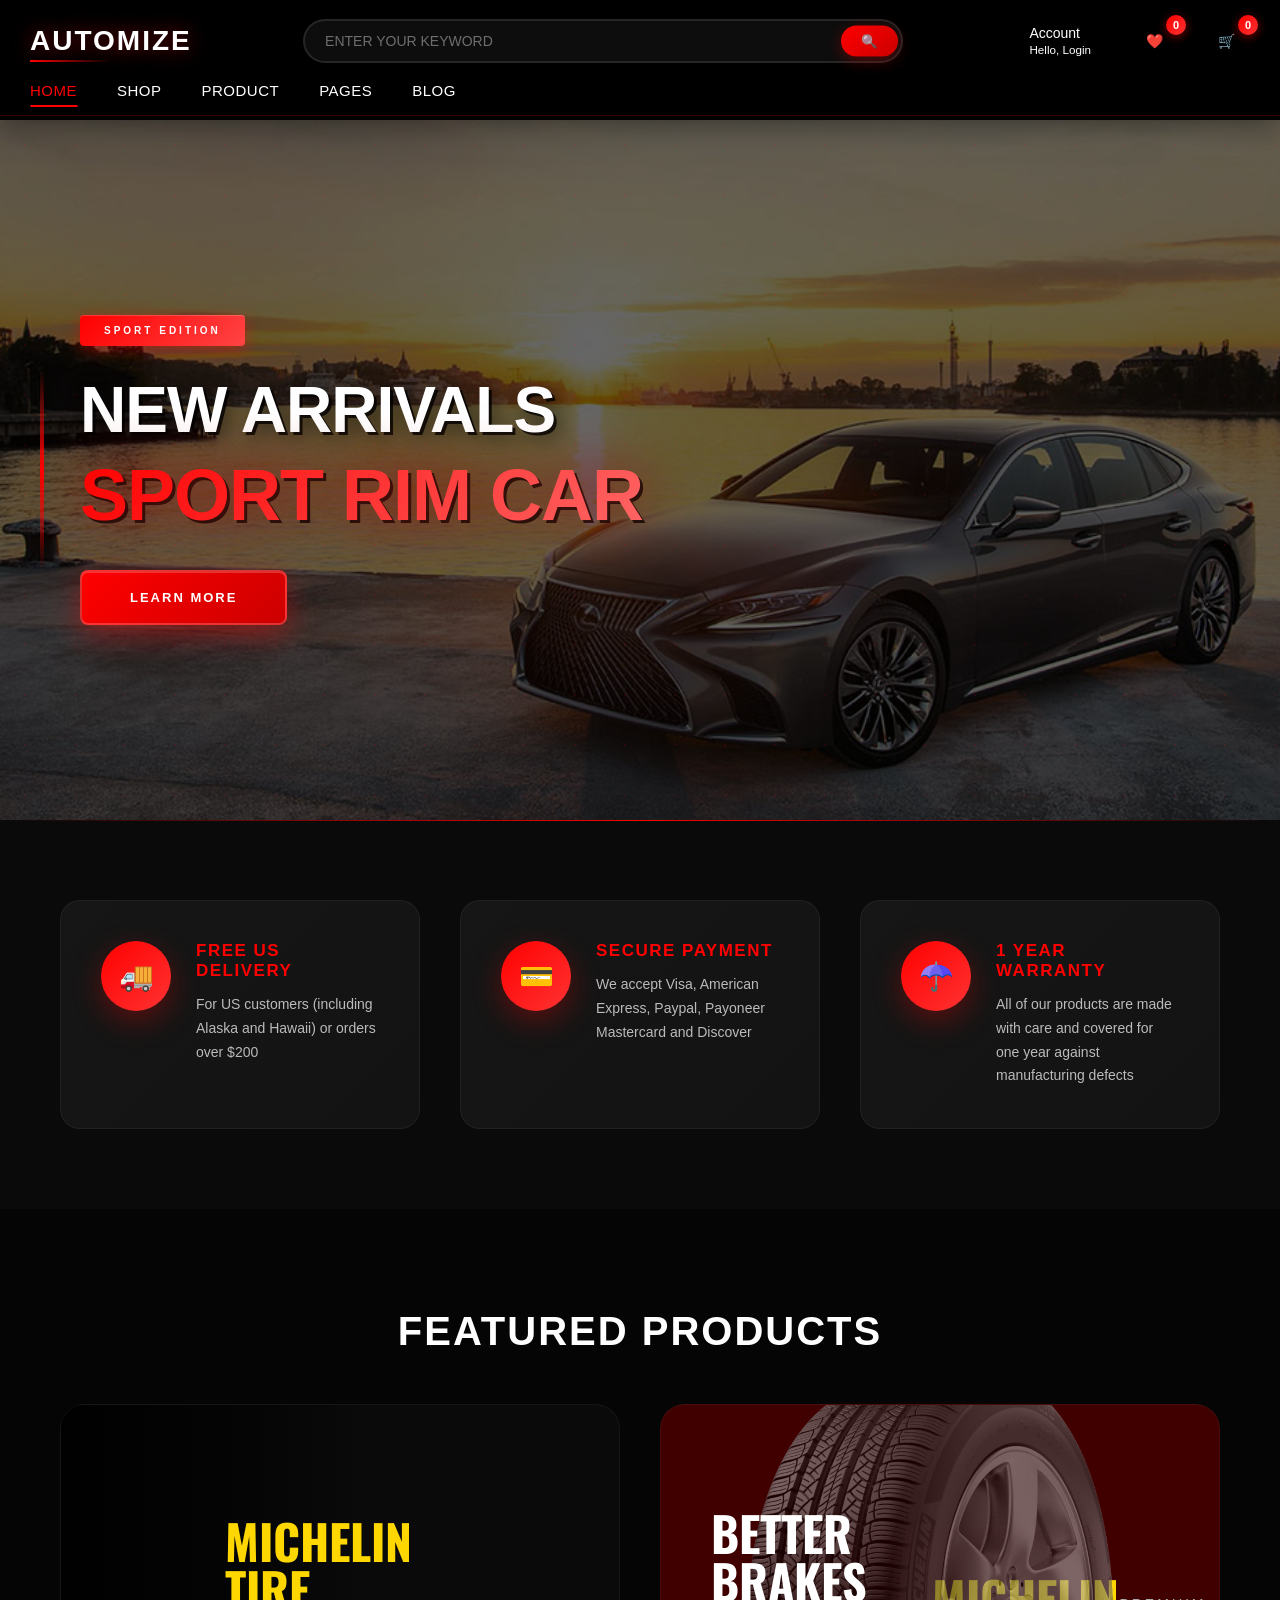
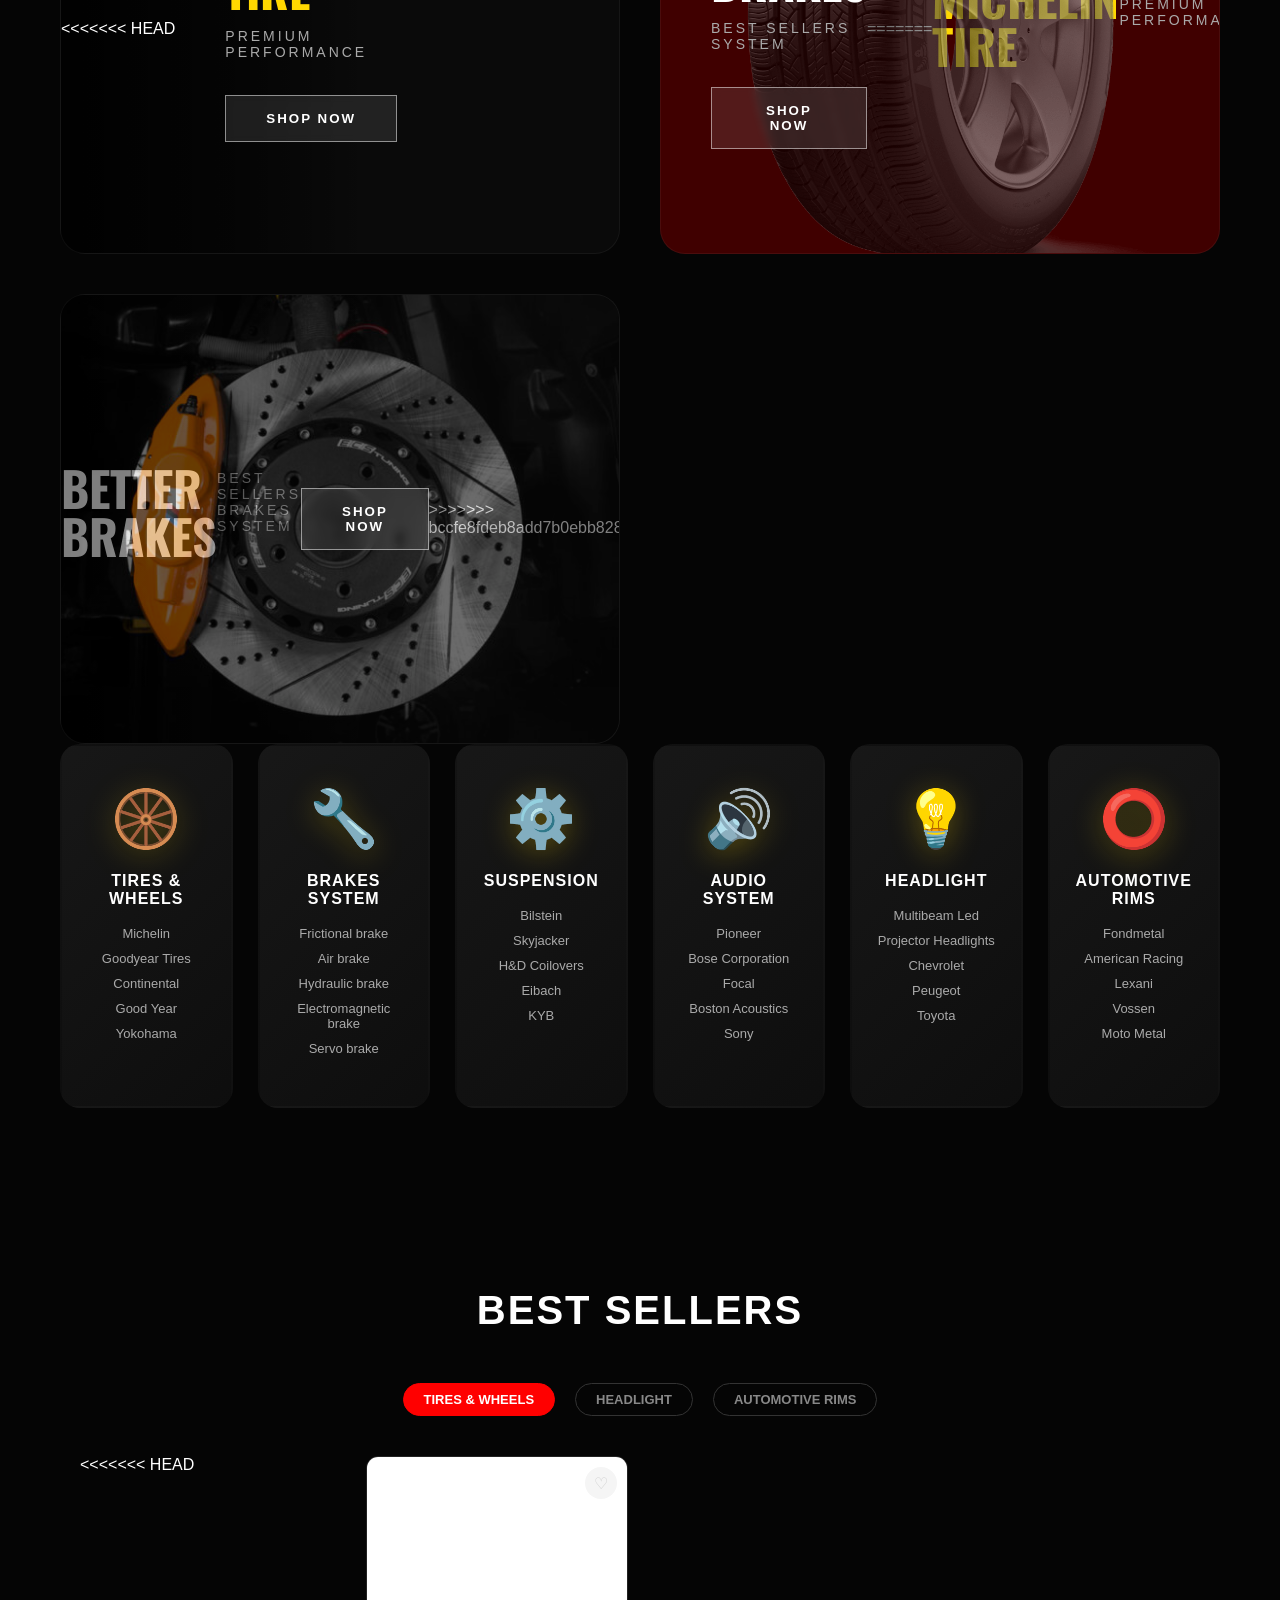
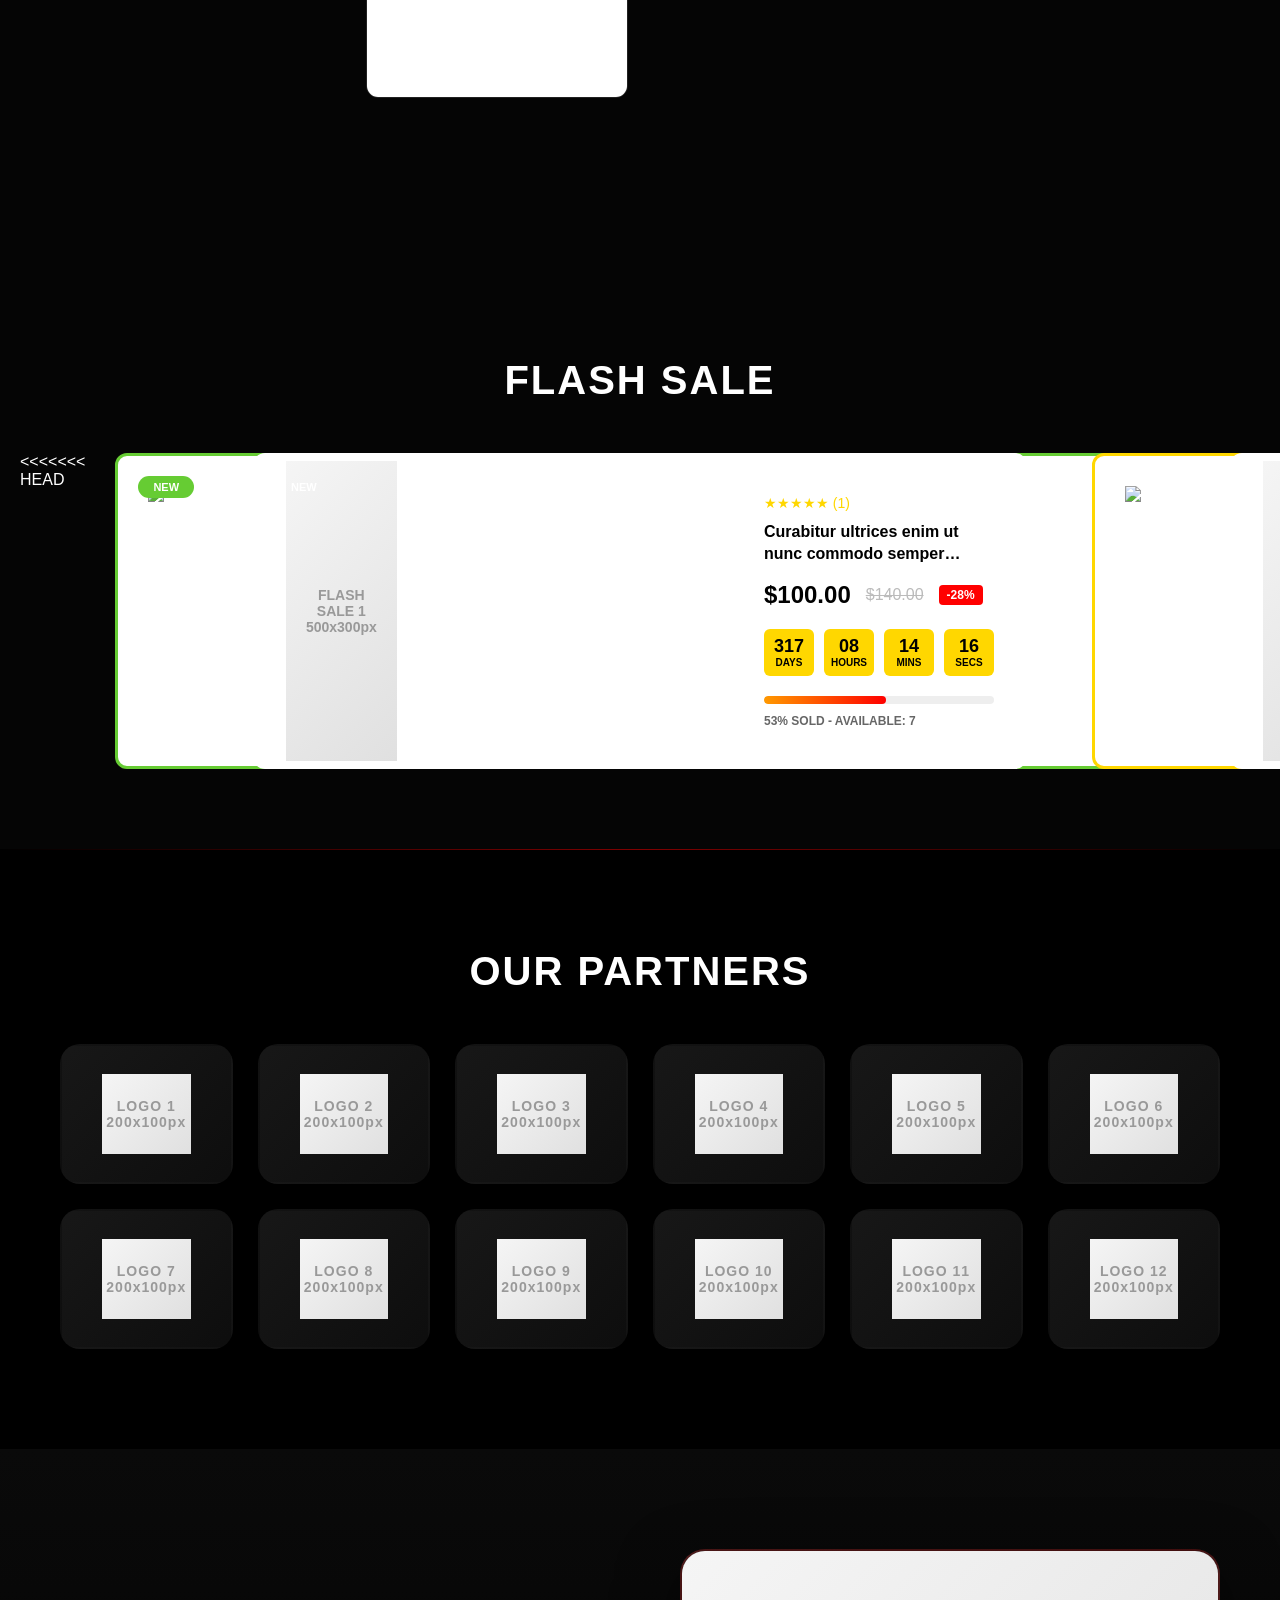
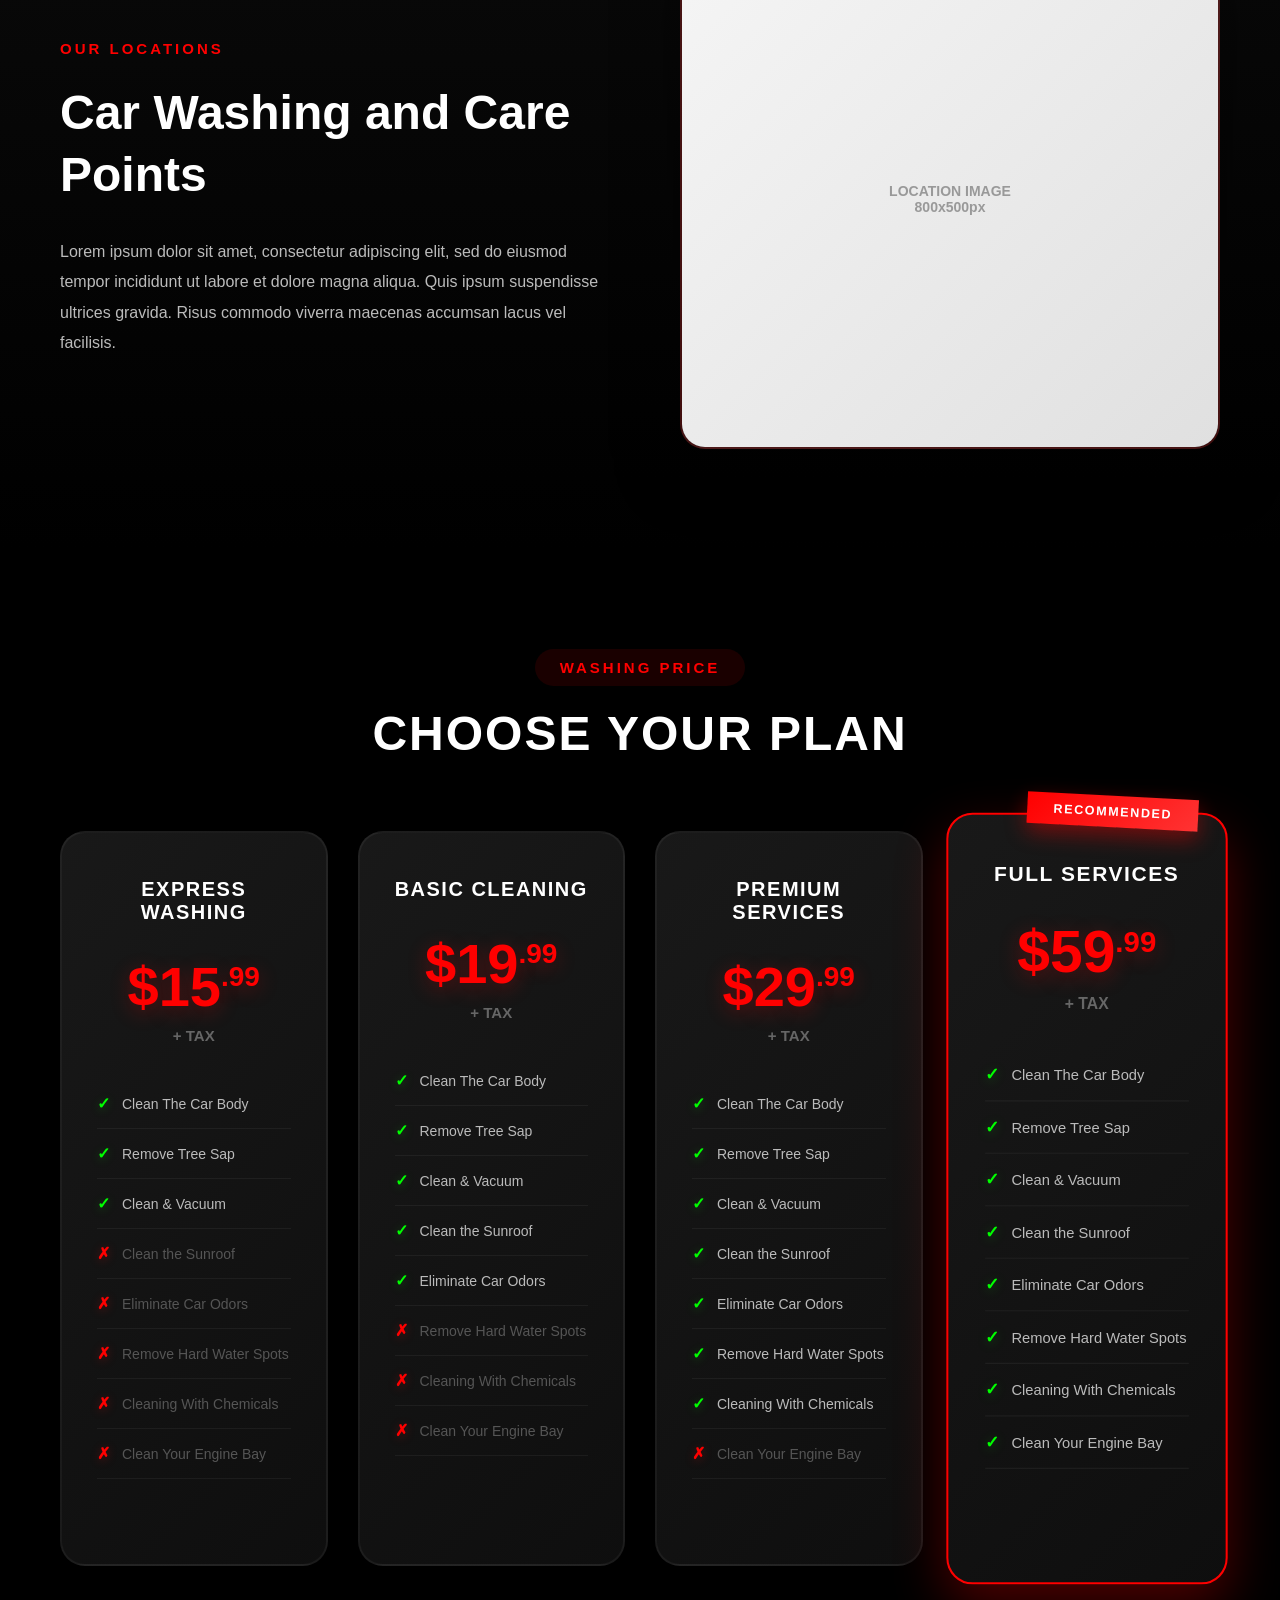
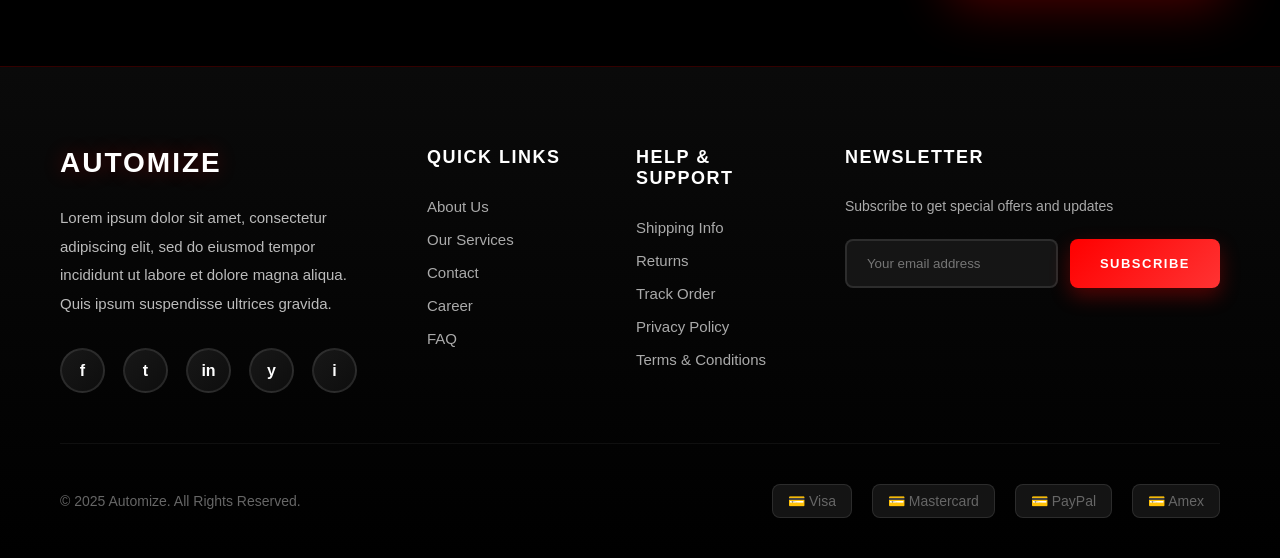
==== commit bdd29ee0: "Cập nhật giao diện và thêm ảnh" ====
--- a/index.html
+++ b/index.html
@@ -4,9 +4,97 @@
     <meta charset="UTF-8">
     <meta name="viewport" content="width=device-width, initial-scale=1.0">
     <title>Automize - Automotive Parts & Accessories</title>
-    
-    <!-- CSS -->
     <link rel="stylesheet" href="css/style.css">
+    <style>
+        /* Styles cho vị trí ảnh */
+        .image-placeholder {
+            background: linear-gradient(135deg, #f5f5f5, #e0e0e0);
+            display: flex;
+            align-items: center;
+            justify-content: center;
+            color: #999;
+            font-size: 14px;
+            font-weight: 600;
+            text-align: center;
+            padding: 20px;
+        }
+        
+        /* Product/Flash images */
+        .product-image img,
+        .flash-image img {
+            width: 100%;
+            height: 100%;
+            object-fit: cover;
+        }
+        
+        /* Hero background */
+        .hero-bg-image {
+            position: absolute;
+            top: 0;
+            left: 0;
+            width: 100%;
+            height: 100%;
+            object-fit: cover;
+            opacity: 0.4;
+            z-index: 0;
+        }
+        
+        /* Promo card images */
+        .promo-card-image {
+            position: absolute;
+            top: 0;
+            left: 0;
+            width: 100%;
+            height: 100%;
+            object-fit: cover;
+            opacity: 0.5;
+            z-index: 0;
+            filter: brightness(0.8);
+        }
+        
+        /* Fix ảnh phanh xe màu đỏ */
+        .promo-card.red .promo-card-image {
+            opacity: 0.6;
+            filter: brightness(0.7) saturate(0.8);
+        }
+        
+        /* Location image */
+        .location-image {
+            height: 500px;
+            background: linear-gradient(135deg, rgba(42, 42, 42, 0.8), rgba(20, 20, 20, 0.9));
+            border-radius: 25px;
+            border: 2px solid rgba(255, 0, 0, 0.2);
+            box-shadow: 0 20px 60px rgba(0, 0, 0, 0.5);
+            transition: all 0.4s;
+            overflow: hidden;
+        }
+        
+        .location-image img {
+            width: 100%;
+            height: 100%;
+            object-fit: cover;
+        }
+        
+        /* Brand logos */
+        .brand-card {
+            display: flex;
+            align-items: center;
+            justify-content: center;
+            overflow: hidden;
+        }
+        
+        .brand-card img {
+            max-width: 80%;
+            max-height: 60px;
+            object-fit: contain;
+            filter: grayscale(100%) brightness(0.6);
+            transition: all 0.3s;
+        }
+        
+        .brand-card:hover img {
+            filter: grayscale(0%) brightness(1);
+        }
+    </style>
 </head>
 <body>
     <!-- Header -->
@@ -78,6 +166,9 @@
 
     <!-- Hero Section -->
     <section class="hero">
+        <!-- 🖼️ HERO BACKGROUND IMAGE -->
+        <img src="asset/image/lexus-ls500h-hinh-tong-quan.jpg" alt="Hero Background" class="hero-bg-image">
+        
         <div class="hero-content">
             <div class="hero-tag">SPORT EDITION</div>
             <h1>NEW ARRIVALS<br><span class="highlight">SPORT RIM CAR</span></h1>
@@ -120,6 +211,7 @@
     
         <div class="product-promo">
             <div class="promo-card dark">
+<<<<<<< HEAD
                 <div>
                     <h3 class="yellow">MICHELIN<br>TIRE</h3>
                     <p>Premium Performance</p>
@@ -133,6 +225,22 @@
                     <p>Best Sellers System</p>
                     <button class="promo-btn">Shop Now</button>
                 </div>
+=======
+                <!-- 🖼️ MICHELIN TIRE IMAGE -->
+                <img src="asset/image/michelinlatitudetourhp.png" alt="Michelin Tire" class="promo-card-image">
+                
+                <h3 class="yellow">MICHELIN TIRE</h3>
+                <p>Premium Performance</p>
+                <button class="promo-btn">Shop Now</button>
+            </div>
+            <div class="promo-card dark">
+                <!-- 🖼️ BRAKE SYSTEM IMAGE -->
+                <img src="asset/image/1406_Phanh-a--t-e1612586049854.jpg" alt="Brake System" class="promo-card-image">
+                
+                <h3>BETTER BRAKES</h3>
+                <p>Best Sellers Brakes System</p>
+                <button class="promo-btn">Shop Now</button>
+>>>>>>> bccfe8fdeb8add7b0ebb828db8a3c01cc1d6c97f
             </div>
         </div>
 
@@ -218,11 +326,21 @@
             </div>
             
             <div class="product-grid">
+<<<<<<< HEAD
                 
                 <div class="product-card">
                     <div class="product-image">
                         <button class="wishlist-btn">♡</button>
                         <img src="https://sunwayautoparts.com/wp-content/uploads/2021/11/Car-Wheel.jpg" alt="Car Wheel">
+=======
+                <!-- Product 1 -->
+                <div class="product-card">
+                    <div class="product-image">
+                        <button class="wishlist-btn">♡</button>
+                        <!-- 🖼️ ADD PRODUCT IMAGE 1 HERE -->
+                        <img src="asset/image/z7291860410066_273221d0a46a133c51e9eb93b02ad91d.jpg" alt="Brake System" class="promo-card-image">
+
+>>>>>>> bccfe8fdeb8add7b0ebb828db8a3c01cc1d6c97f
                     </div>
                     <div class="product-info">
                         <div class="product-category">CAR AUDIO SYSTEMS</div>
@@ -240,12 +358,22 @@
                         </div>
                     </div>
                 </div>
-        
+<<<<<<< HEAD
+        
+=======
+
+                <!-- Product 2 -->
+>>>>>>> bccfe8fdeb8add7b0ebb828db8a3c01cc1d6c97f
                 <div class="product-card">
                     <div class="product-image">
                         <div class="product-badge" style="position: absolute; top: 10px; left: 10px; background: #ff0000; color: #fff; padding: 4px 8px; border-radius: 4px; font-size: 11px; font-weight: bold; z-index: 2;">-25%</div>
                         <button class="wishlist-btn">♡</button>
+<<<<<<< HEAD
                         <img src="https://automize.risingbamboo.com/wp-content/uploads/2021/08/2-2-600x600.jpg" alt="Car Tire">
+=======
+                        <!-- 🖼️ ADD PRODUCT IMAGE 2 HERE -->
+                        <img src="asset/image/tải xuống.jpg" alt="Brake System" class="promo-card-image">
+>>>>>>> bccfe8fdeb8add7b0ebb828db8a3c01cc1d6c97f
                     </div>
                     <div class="product-info">
                         <div class="product-category">CAR AUDIO SYSTEMS</div>
@@ -264,11 +392,21 @@
                         </div>
                     </div>
                 </div>
+<<<<<<< HEAD
         
                 <div class="product-card">
                     <div class="product-image">
                         <button class="wishlist-btn">♡</button>
                         <img src="https://automize.risingbamboo.com/wp-content/uploads/2021/08/1-32-600x600.jpg" alt="Brake Caliper">
+=======
+
+                <!-- Product 3 -->
+                <div class="product-card">
+                    <div class="product-image">
+                        <button class="wishlist-btn">♡</button>
+                        <!-- 🖼️ ADD PRODUCT IMAGE 3 HERE -->
+                        <img src="asset/image/tải xuống (1).jpg" alt="Brake System" class="promo-card-image">
+>>>>>>> bccfe8fdeb8add7b0ebb828db8a3c01cc1d6c97f
                     </div>
                     <div class="product-info">
                         <div class="product-category">CAR AUDIO SYSTEMS</div>
@@ -286,11 +424,21 @@
                         </div>
                     </div>
                 </div>
+<<<<<<< HEAD
         
                 <div class="product-card">
                     <div class="product-image">
                         <button class="wishlist-btn">♡</button>
                         <img src="https://automize.risingbamboo.com/wp-content/uploads/2021/08/2-26-600x600.jpg" alt="Steering Wheel">
+=======
+
+                <!-- Product 4 -->
+                <div class="product-card">
+                    <div class="product-image">
+                        <button class="wishlist-btn">♡</button>
+                        <!-- 🖼️ ADD PRODUCT IMAGE 4 HERE -->
+                        <img src="asset/image/tải xuống (2).jpg" alt="Brake System" class="promo-card-image">
+>>>>>>> bccfe8fdeb8add7b0ebb828db8a3c01cc1d6c97f
                     </div>
                     <div class="product-info">
                         <div class="product-category">CAR AUDIO SYSTEMS</div>
@@ -320,12 +468,21 @@
         </div>
         
         <div class="flash-sale-grid">
+<<<<<<< HEAD
             
             <div class="flash-card border-green">
                 <div class="flash-badge" style="background: #66cc33;">NEW</div>
                 
                 <div class="flash-image">
                     <img src="https://automize.risingbamboo.com/wp-content/uploads/2022/10/2-22.jpg" alt="Flash Sale Tire">
+=======
+            <!-- Flash Sale Product 1 -->
+            <div class="flash-card new">
+                <div class="flash-badge">NEW</div>
+                <div class="flash-image">
+                    <!-- 🖼️ ADD FLASH SALE IMAGE 1 HERE -->
+                    <div class="image-placeholder" style="width: 100%; height: 300px;">FLASH SALE 1<br>500x300px</div>
+>>>>>>> bccfe8fdeb8add7b0ebb828db8a3c01cc1d6c97f
                 </div>
                 
                 <div class="flash-content">
@@ -359,11 +516,20 @@
                     <div class="stock-info">53% SOLD - AVAILABLE: 7</div>
                 </div>
             </div>
+<<<<<<< HEAD
     
             <div class="flash-card border-yellow">
                 
                 <div class="flash-image">
                     <img src="https://automize.risingbamboo.com/wp-content/uploads/2022/10/2-19.jpg" alt="Flash Sale Rim">
+=======
+
+            <!-- Flash Sale Product 2 -->
+            <div class="flash-card">
+                <div class="flash-image">
+                    <!-- 🖼️ ADD FLASH SALE IMAGE 2 HERE -->
+                    <div class="image-placeholder" style="width: 100%; height: 300px;">FLASH SALE 2<br>500x300px</div>
+>>>>>>> bccfe8fdeb8add7b0ebb828db8a3c01cc1d6c97f
                 </div>
                 
                 <div class="flash-content">
@@ -404,18 +570,44 @@
             <h2>OUR PARTNERS</h2>
         </div>
         <div class="brands-grid">
-            <div class="brand-card">CORPORATE</div>
-            <div class="brand-card">CAR LOGO</div>
-            <div class="brand-card">AUTO FAST</div>
-            <div class="brand-card">BENTLEY</div>
-            <div class="brand-card">JAGUAR</div>
-            <div class="brand-card">PRINCESS AUTO</div>
-            <div class="brand-card">REDCAR</div>
-            <div class="brand-card">MINI</div>
-            <div class="brand-card">TABCCART</div>
-            <div class="brand-card">HONDA</div>
-            <div class="brand-card">JEEP</div>
-            <div class="brand-card">THACO BUS</div>
+            <!-- 🖼️ ADD BRAND LOGOS HERE (12 logos) -->
+            
+            <div class="brand-card">
+                <div class="image-placeholder" style="width: 100%; height: 80px;">LOGO 1<br>200x100px</div>
+            </div>
+            <div class="brand-card">
+                <div class="image-placeholder" style="width: 100%; height: 80px;">LOGO 2<br>200x100px</div>
+            </div>
+            <div class="brand-card">
+                <div class="image-placeholder" style="width: 100%; height: 80px;">LOGO 3<br>200x100px</div>
+            </div>
+            <div class="brand-card">
+                <div class="image-placeholder" style="width: 100%; height: 80px;">LOGO 4<br>200x100px</div>
+            </div>
+            <div class="brand-card">
+                <div class="image-placeholder" style="width: 100%; height: 80px;">LOGO 5<br>200x100px</div>
+            </div>
+            <div class="brand-card">
+                <div class="image-placeholder" style="width: 100%; height: 80px;">LOGO 6<br>200x100px</div>
+            </div>
+            <div class="brand-card">
+                <div class="image-placeholder" style="width: 100%; height: 80px;">LOGO 7<br>200x100px</div>
+            </div>
+            <div class="brand-card">
+                <div class="image-placeholder" style="width: 100%; height: 80px;">LOGO 8<br>200x100px</div>
+            </div>
+            <div class="brand-card">
+                <div class="image-placeholder" style="width: 100%; height: 80px;">LOGO 9<br>200x100px</div>
+            </div>
+            <div class="brand-card">
+                <div class="image-placeholder" style="width: 100%; height: 80px;">LOGO 10<br>200x100px</div>
+            </div>
+            <div class="brand-card">
+                <div class="image-placeholder" style="width: 100%; height: 80px;">LOGO 11<br>200x100px</div>
+            </div>
+            <div class="brand-card">
+                <div class="image-placeholder" style="width: 100%; height: 80px;">LOGO 12<br>200x100px</div>
+            </div>
         </div>
     </section>
 
@@ -427,7 +619,10 @@
                 <h2>Car Washing and Care Points</h2>
                 <p>Lorem ipsum dolor sit amet, consectetur adipiscing elit, sed do eiusmod tempor incididunt ut labore et dolore magna aliqua. Quis ipsum suspendisse ultrices gravida. Risus commodo viverra maecenas accumsan lacus vel facilisis.</p>
             </div>
-            <div class="location-image"></div>
+            <div class="location-image">
+                <!-- 🖼️ ADD LOCATION IMAGE HERE -->
+                <div class="image-placeholder" style="width: 100%; height: 100%;">LOCATION IMAGE<br>800x500px</div>
+            </div>
         </div>
     </section>
 
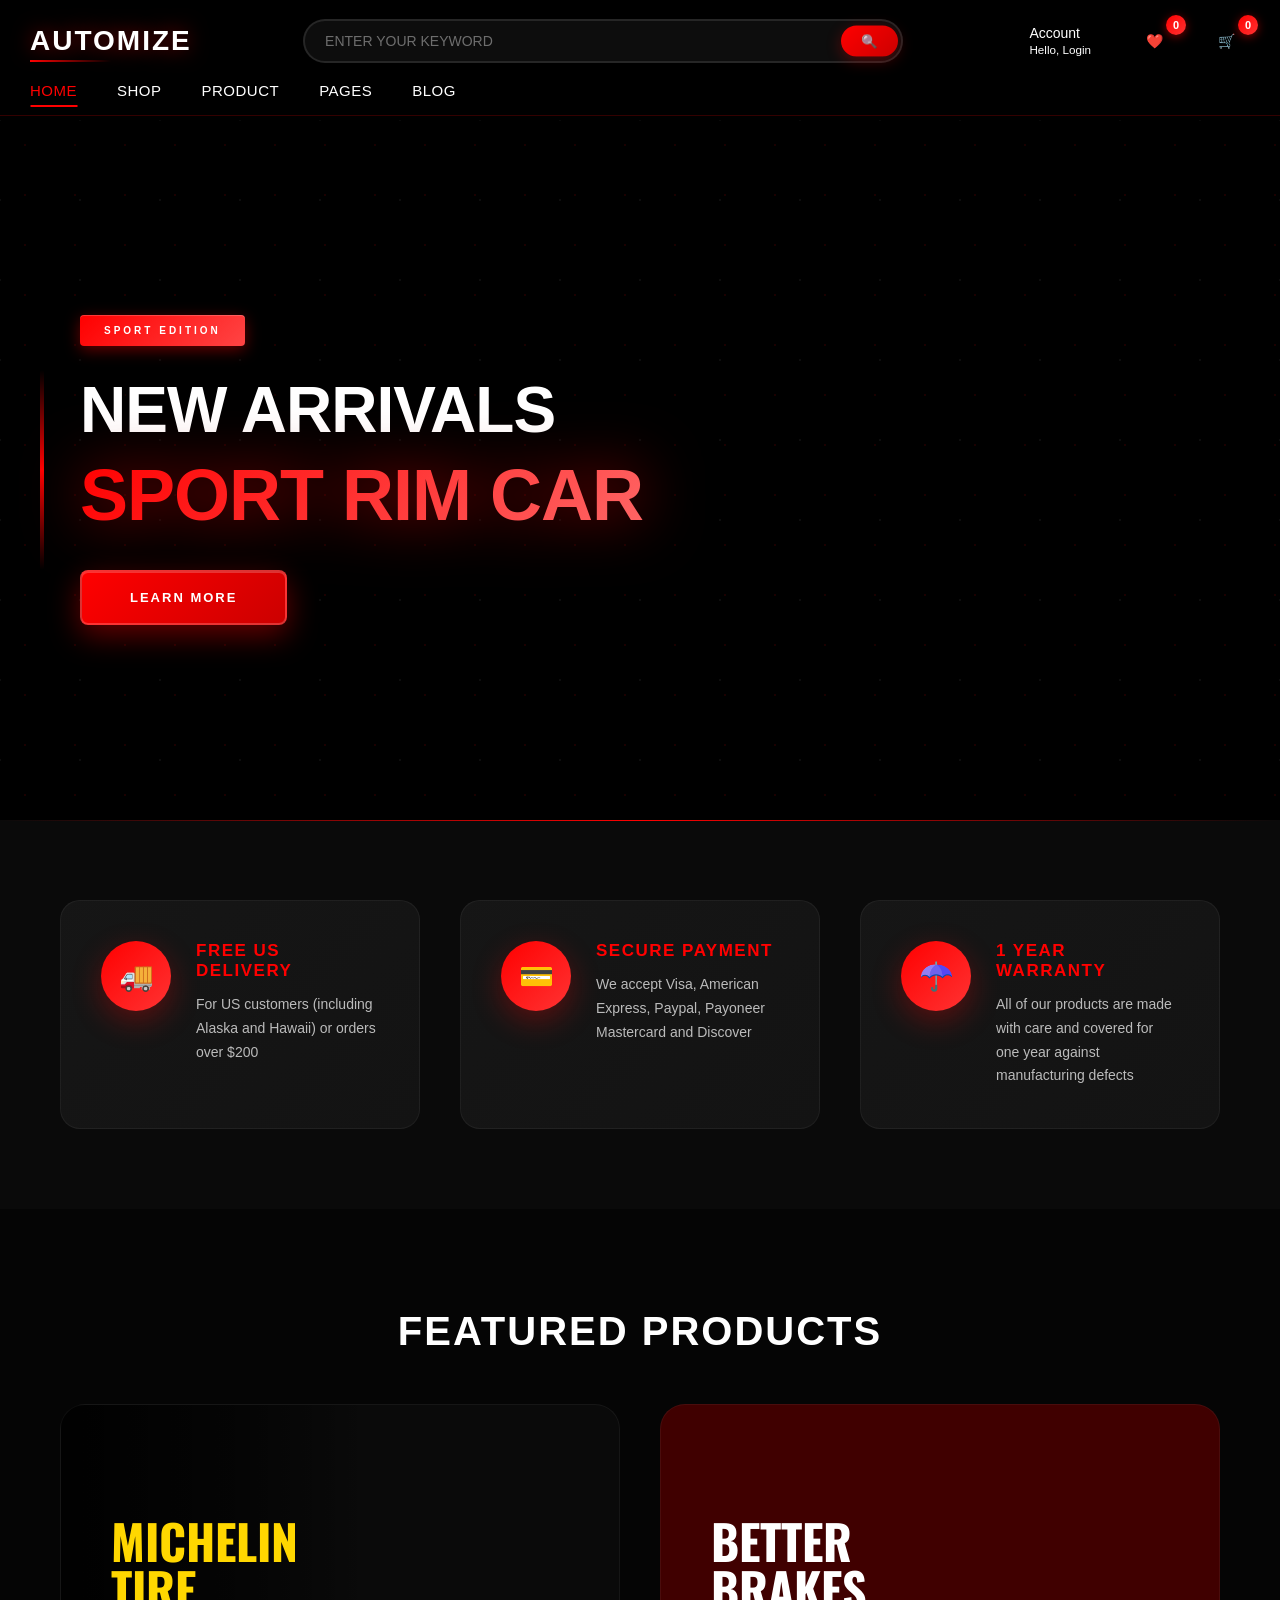
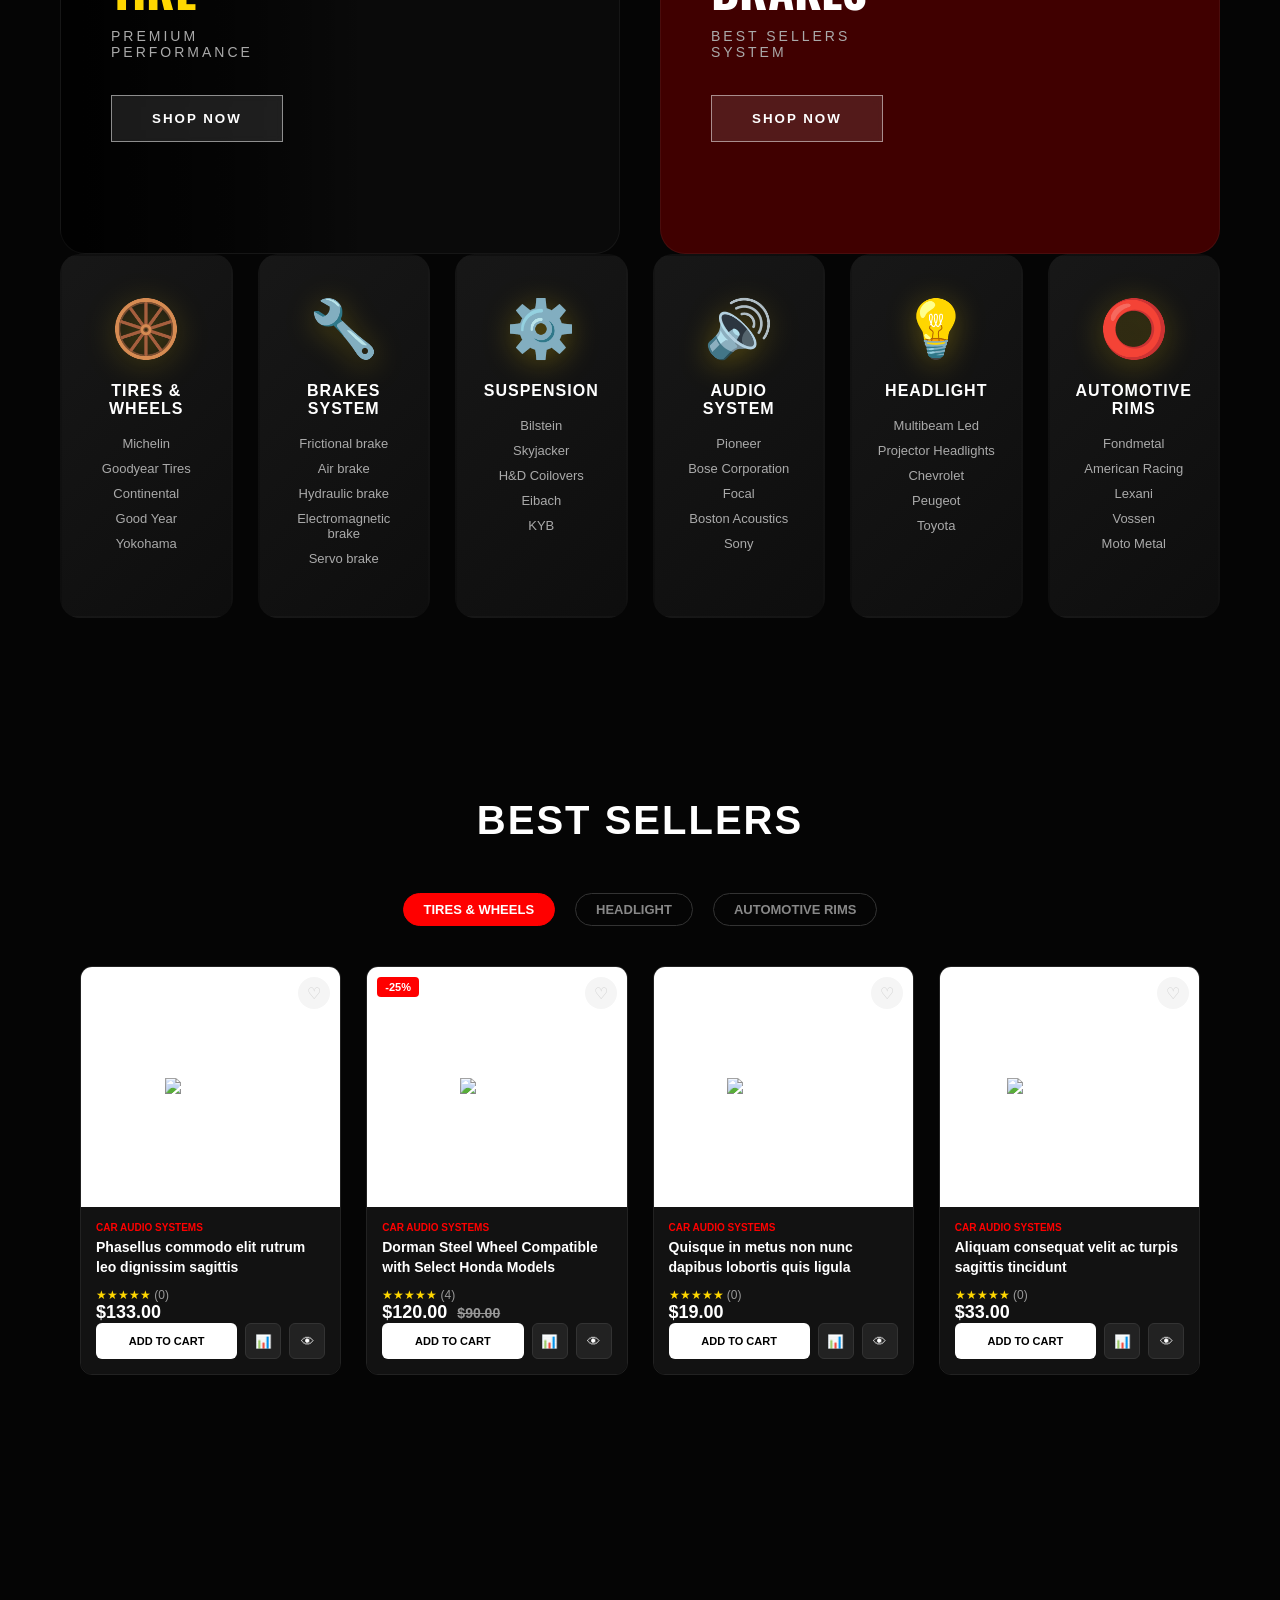
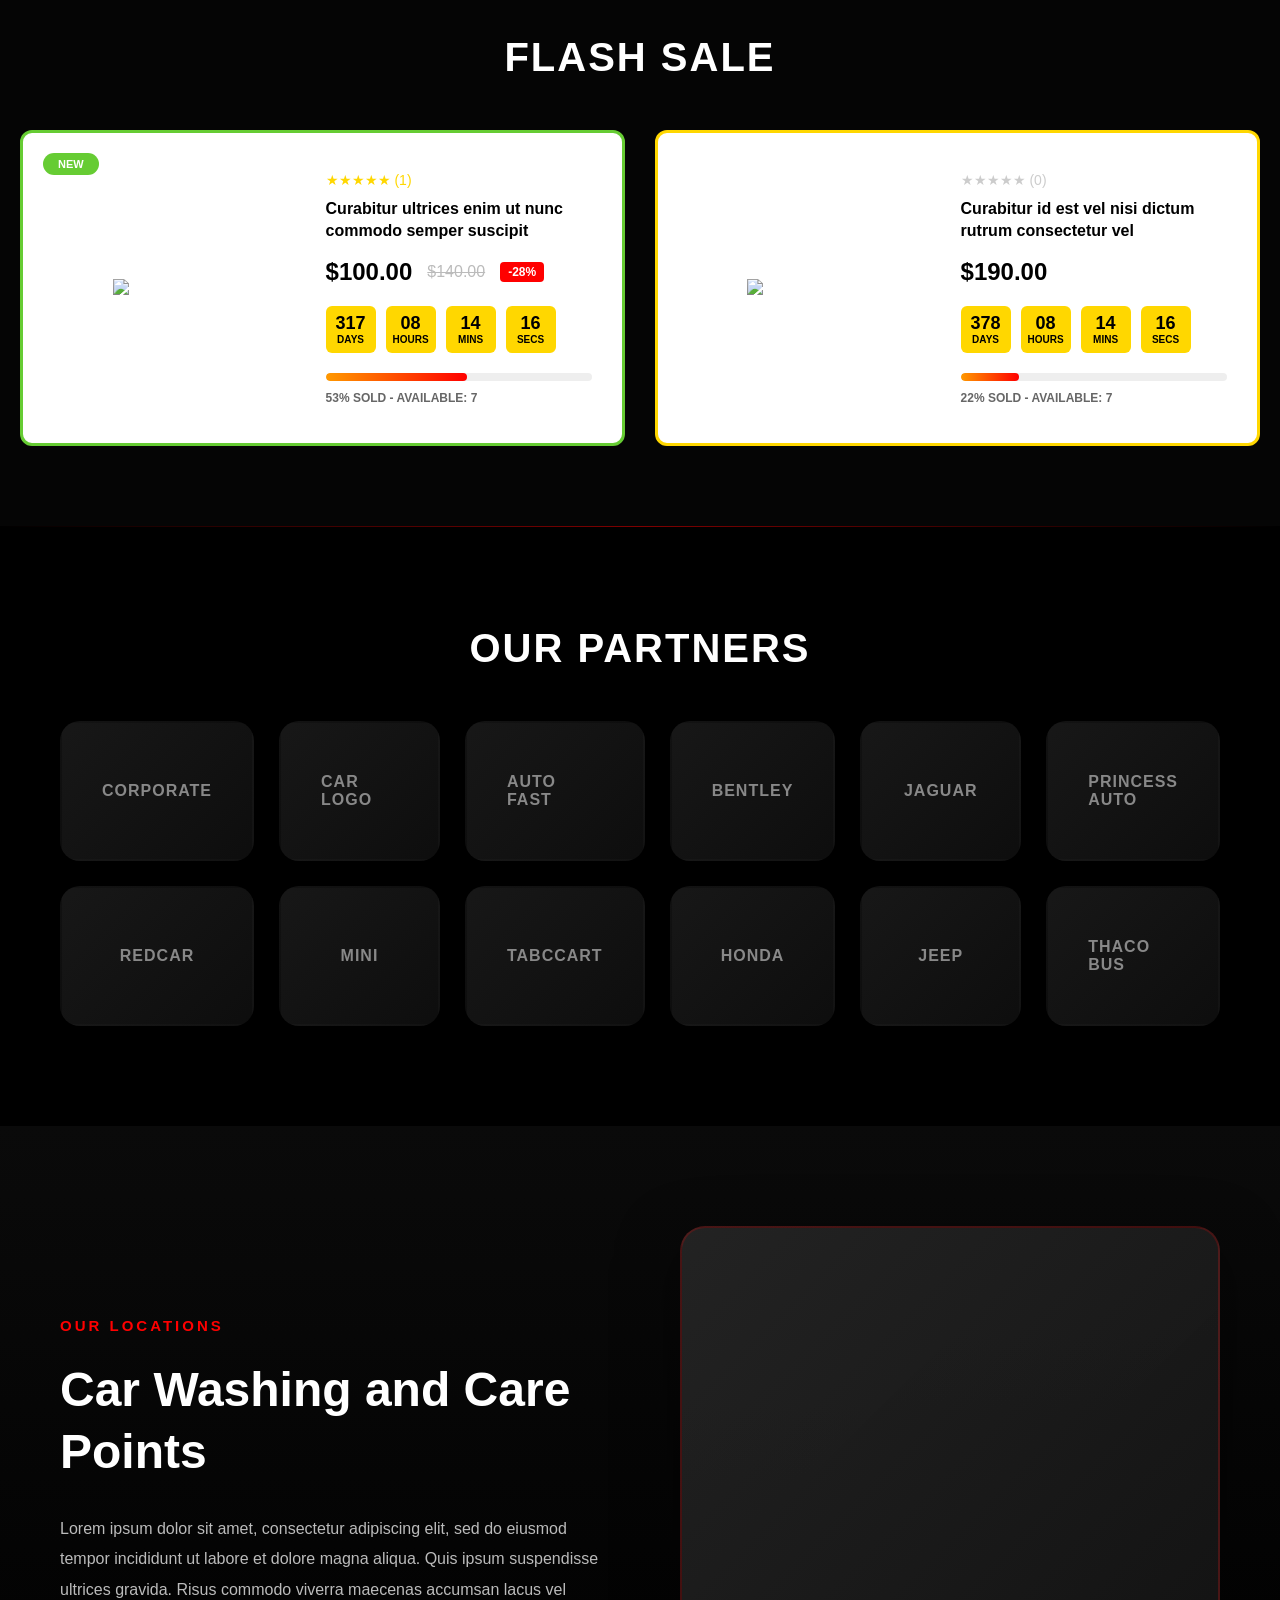
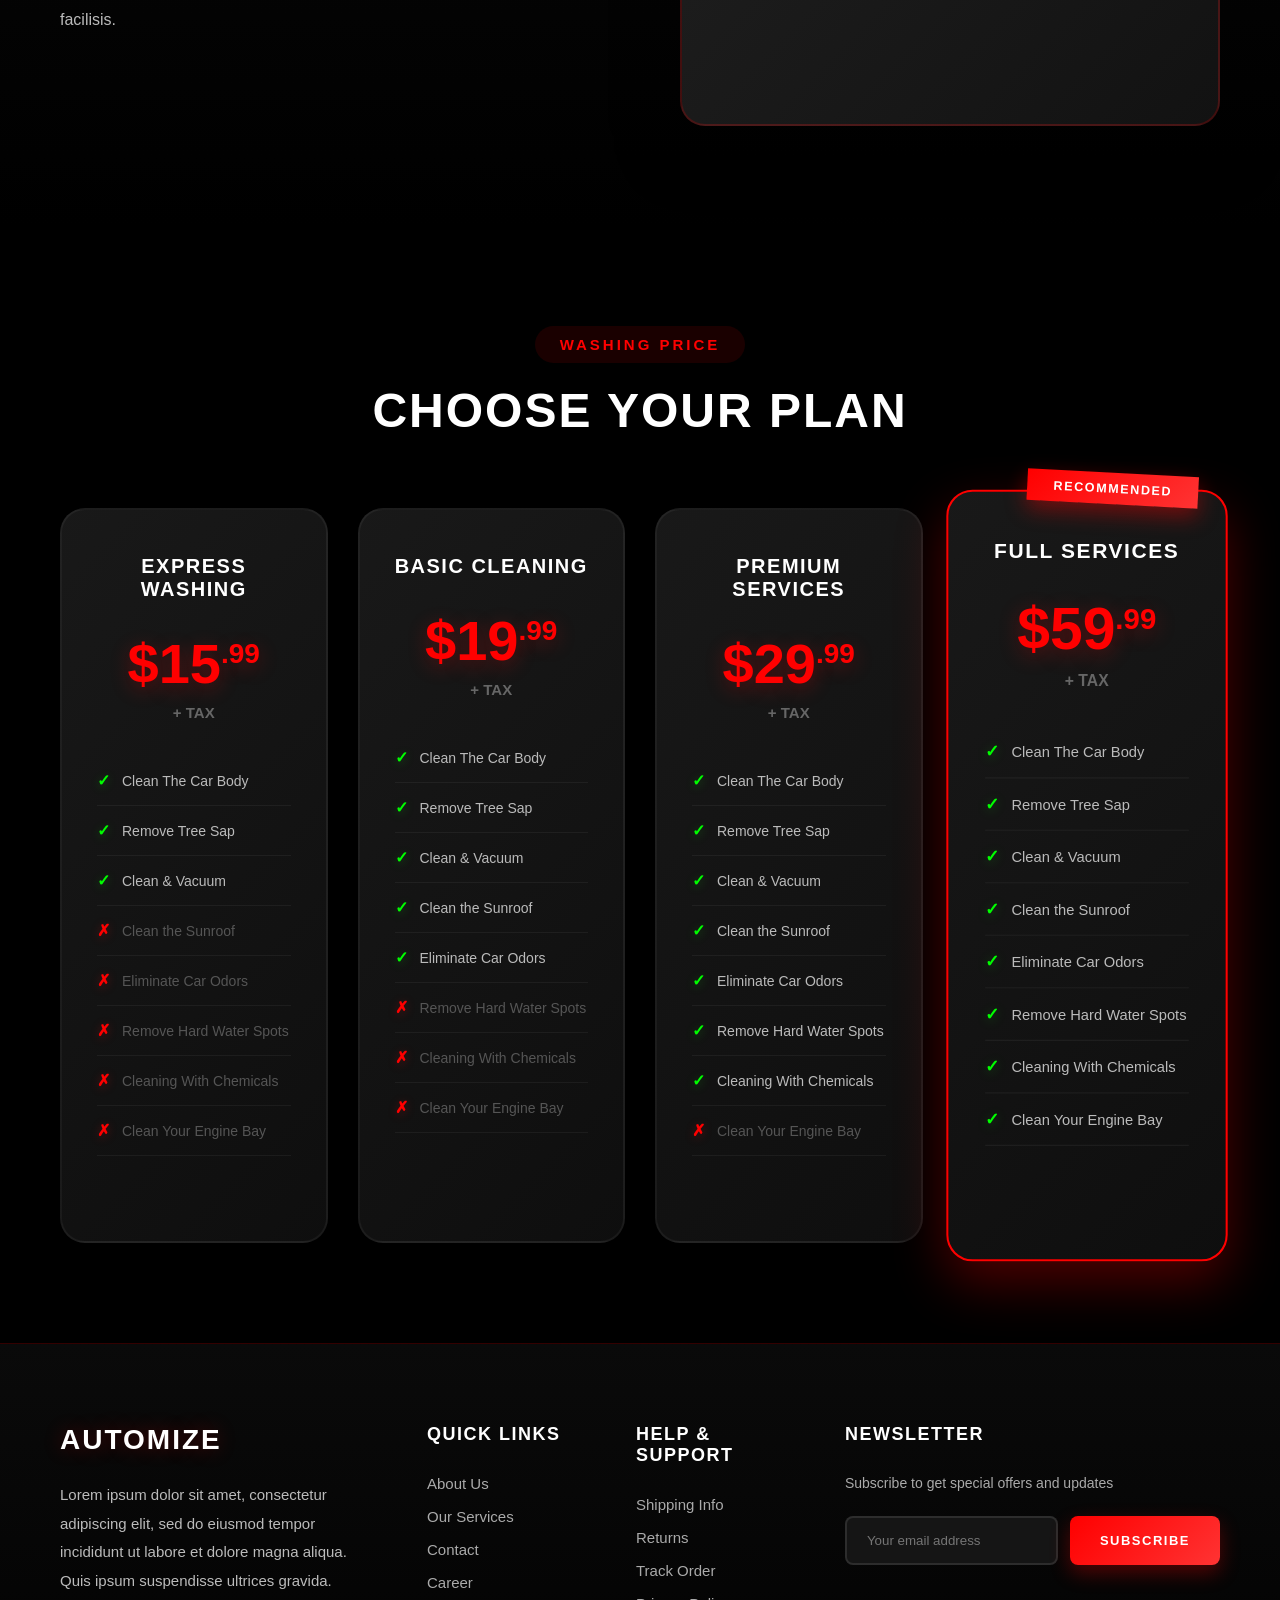
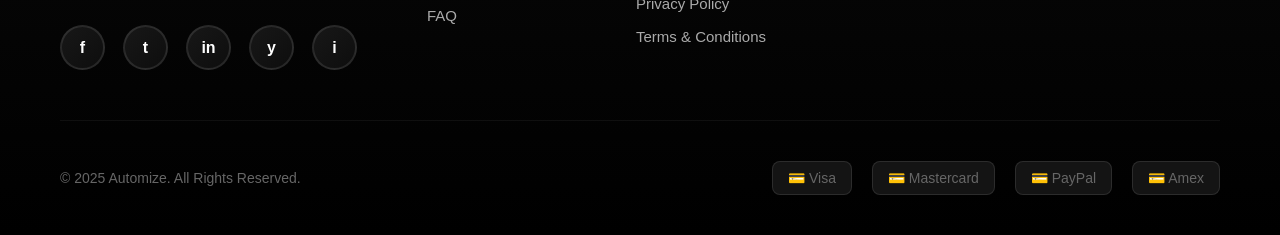
==== commit cec10292: "Cập nhật code" ====
--- a/index.html
+++ b/index.html
@@ -4,97 +4,9 @@
     <meta charset="UTF-8">
     <meta name="viewport" content="width=device-width, initial-scale=1.0">
     <title>Automize - Automotive Parts & Accessories</title>
+    
+    <!-- CSS -->
     <link rel="stylesheet" href="css/style.css">
-    <style>
-        /* Styles cho vị trí ảnh */
-        .image-placeholder {
-            background: linear-gradient(135deg, #f5f5f5, #e0e0e0);
-            display: flex;
-            align-items: center;
-            justify-content: center;
-            color: #999;
-            font-size: 14px;
-            font-weight: 600;
-            text-align: center;
-            padding: 20px;
-        }
-        
-        /* Product/Flash images */
-        .product-image img,
-        .flash-image img {
-            width: 100%;
-            height: 100%;
-            object-fit: cover;
-        }
-        
-        /* Hero background */
-        .hero-bg-image {
-            position: absolute;
-            top: 0;
-            left: 0;
-            width: 100%;
-            height: 100%;
-            object-fit: cover;
-            opacity: 0.4;
-            z-index: 0;
-        }
-        
-        /* Promo card images */
-        .promo-card-image {
-            position: absolute;
-            top: 0;
-            left: 0;
-            width: 100%;
-            height: 100%;
-            object-fit: cover;
-            opacity: 0.5;
-            z-index: 0;
-            filter: brightness(0.8);
-        }
-        
-        /* Fix ảnh phanh xe màu đỏ */
-        .promo-card.red .promo-card-image {
-            opacity: 0.6;
-            filter: brightness(0.7) saturate(0.8);
-        }
-        
-        /* Location image */
-        .location-image {
-            height: 500px;
-            background: linear-gradient(135deg, rgba(42, 42, 42, 0.8), rgba(20, 20, 20, 0.9));
-            border-radius: 25px;
-            border: 2px solid rgba(255, 0, 0, 0.2);
-            box-shadow: 0 20px 60px rgba(0, 0, 0, 0.5);
-            transition: all 0.4s;
-            overflow: hidden;
-        }
-        
-        .location-image img {
-            width: 100%;
-            height: 100%;
-            object-fit: cover;
-        }
-        
-        /* Brand logos */
-        .brand-card {
-            display: flex;
-            align-items: center;
-            justify-content: center;
-            overflow: hidden;
-        }
-        
-        .brand-card img {
-            max-width: 80%;
-            max-height: 60px;
-            object-fit: contain;
-            filter: grayscale(100%) brightness(0.6);
-            transition: all 0.3s;
-        }
-        
-        .brand-card:hover img {
-            filter: grayscale(0%) brightness(1);
-        }
-    </style>
 </head>
 <body>
     <!-- Header -->
@@ -166,9 +78,6 @@
 
     <!-- Hero Section -->
     <section class="hero">
-        <!-- 🖼️ HERO BACKGROUND IMAGE -->
-        <img src="asset/image/lexus-ls500h-hinh-tong-quan.jpg" alt="Hero Background" class="hero-bg-image">
-        
         <div class="hero-content">
             <div class="hero-tag">SPORT EDITION</div>
             <h1>NEW ARRIVALS<br><span class="highlight">SPORT RIM CAR</span></h1>
@@ -211,7 +120,6 @@
     
         <div class="product-promo">
             <div class="promo-card dark">
-<<<<<<< HEAD
                 <div>
                     <h3 class="yellow">MICHELIN<br>TIRE</h3>
                     <p>Premium Performance</p>
@@ -225,22 +133,6 @@
                     <p>Best Sellers System</p>
                     <button class="promo-btn">Shop Now</button>
                 </div>
-=======
-                <!-- 🖼️ MICHELIN TIRE IMAGE -->
-                <img src="asset/image/michelinlatitudetourhp.png" alt="Michelin Tire" class="promo-card-image">
-                
-                <h3 class="yellow">MICHELIN TIRE</h3>
-                <p>Premium Performance</p>
-                <button class="promo-btn">Shop Now</button>
-            </div>
-            <div class="promo-card dark">
-                <!-- 🖼️ BRAKE SYSTEM IMAGE -->
-                <img src="asset/image/1406_Phanh-a--t-e1612586049854.jpg" alt="Brake System" class="promo-card-image">
-                
-                <h3>BETTER BRAKES</h3>
-                <p>Best Sellers Brakes System</p>
-                <button class="promo-btn">Shop Now</button>
->>>>>>> bccfe8fdeb8add7b0ebb828db8a3c01cc1d6c97f
             </div>
         </div>
 
@@ -326,21 +218,11 @@
             </div>
             
             <div class="product-grid">
-<<<<<<< HEAD
                 
                 <div class="product-card">
                     <div class="product-image">
                         <button class="wishlist-btn">♡</button>
                         <img src="https://sunwayautoparts.com/wp-content/uploads/2021/11/Car-Wheel.jpg" alt="Car Wheel">
-=======
-                <!-- Product 1 -->
-                <div class="product-card">
-                    <div class="product-image">
-                        <button class="wishlist-btn">♡</button>
-                        <!-- 🖼️ ADD PRODUCT IMAGE 1 HERE -->
-                        <img src="asset/image/z7291860410066_273221d0a46a133c51e9eb93b02ad91d.jpg" alt="Brake System" class="promo-card-image">
-
->>>>>>> bccfe8fdeb8add7b0ebb828db8a3c01cc1d6c97f
                     </div>
                     <div class="product-info">
                         <div class="product-category">CAR AUDIO SYSTEMS</div>
@@ -358,22 +240,12 @@
                         </div>
                     </div>
                 </div>
-<<<<<<< HEAD
-        
-=======
-
-                <!-- Product 2 -->
->>>>>>> bccfe8fdeb8add7b0ebb828db8a3c01cc1d6c97f
+        
                 <div class="product-card">
                     <div class="product-image">
                         <div class="product-badge" style="position: absolute; top: 10px; left: 10px; background: #ff0000; color: #fff; padding: 4px 8px; border-radius: 4px; font-size: 11px; font-weight: bold; z-index: 2;">-25%</div>
                         <button class="wishlist-btn">♡</button>
-<<<<<<< HEAD
                         <img src="https://automize.risingbamboo.com/wp-content/uploads/2021/08/2-2-600x600.jpg" alt="Car Tire">
-=======
-                        <!-- 🖼️ ADD PRODUCT IMAGE 2 HERE -->
-                        <img src="asset/image/tải xuống.jpg" alt="Brake System" class="promo-card-image">
->>>>>>> bccfe8fdeb8add7b0ebb828db8a3c01cc1d6c97f
                     </div>
                     <div class="product-info">
                         <div class="product-category">CAR AUDIO SYSTEMS</div>
@@ -392,21 +264,11 @@
                         </div>
                     </div>
                 </div>
-<<<<<<< HEAD
         
                 <div class="product-card">
                     <div class="product-image">
                         <button class="wishlist-btn">♡</button>
                         <img src="https://automize.risingbamboo.com/wp-content/uploads/2021/08/1-32-600x600.jpg" alt="Brake Caliper">
-=======
-
-                <!-- Product 3 -->
-                <div class="product-card">
-                    <div class="product-image">
-                        <button class="wishlist-btn">♡</button>
-                        <!-- 🖼️ ADD PRODUCT IMAGE 3 HERE -->
-                        <img src="asset/image/tải xuống (1).jpg" alt="Brake System" class="promo-card-image">
->>>>>>> bccfe8fdeb8add7b0ebb828db8a3c01cc1d6c97f
                     </div>
                     <div class="product-info">
                         <div class="product-category">CAR AUDIO SYSTEMS</div>
@@ -424,21 +286,11 @@
                         </div>
                     </div>
                 </div>
-<<<<<<< HEAD
         
                 <div class="product-card">
                     <div class="product-image">
                         <button class="wishlist-btn">♡</button>
                         <img src="https://automize.risingbamboo.com/wp-content/uploads/2021/08/2-26-600x600.jpg" alt="Steering Wheel">
-=======
-
-                <!-- Product 4 -->
-                <div class="product-card">
-                    <div class="product-image">
-                        <button class="wishlist-btn">♡</button>
-                        <!-- 🖼️ ADD PRODUCT IMAGE 4 HERE -->
-                        <img src="asset/image/tải xuống (2).jpg" alt="Brake System" class="promo-card-image">
->>>>>>> bccfe8fdeb8add7b0ebb828db8a3c01cc1d6c97f
                     </div>
                     <div class="product-info">
                         <div class="product-category">CAR AUDIO SYSTEMS</div>
@@ -468,21 +320,12 @@
         </div>
         
         <div class="flash-sale-grid">
-<<<<<<< HEAD
             
             <div class="flash-card border-green">
                 <div class="flash-badge" style="background: #66cc33;">NEW</div>
                 
                 <div class="flash-image">
                     <img src="https://automize.risingbamboo.com/wp-content/uploads/2022/10/2-22.jpg" alt="Flash Sale Tire">
-=======
-            <!-- Flash Sale Product 1 -->
-            <div class="flash-card new">
-                <div class="flash-badge">NEW</div>
-                <div class="flash-image">
-                    <!-- 🖼️ ADD FLASH SALE IMAGE 1 HERE -->
-                    <div class="image-placeholder" style="width: 100%; height: 300px;">FLASH SALE 1<br>500x300px</div>
->>>>>>> bccfe8fdeb8add7b0ebb828db8a3c01cc1d6c97f
                 </div>
                 
                 <div class="flash-content">
@@ -516,20 +359,11 @@
                     <div class="stock-info">53% SOLD - AVAILABLE: 7</div>
                 </div>
             </div>
-<<<<<<< HEAD
     
             <div class="flash-card border-yellow">
                 
                 <div class="flash-image">
                     <img src="https://automize.risingbamboo.com/wp-content/uploads/2022/10/2-19.jpg" alt="Flash Sale Rim">
-=======
-
-            <!-- Flash Sale Product 2 -->
-            <div class="flash-card">
-                <div class="flash-image">
-                    <!-- 🖼️ ADD FLASH SALE IMAGE 2 HERE -->
-                    <div class="image-placeholder" style="width: 100%; height: 300px;">FLASH SALE 2<br>500x300px</div>
->>>>>>> bccfe8fdeb8add7b0ebb828db8a3c01cc1d6c97f
                 </div>
                 
                 <div class="flash-content">
@@ -570,44 +404,18 @@
             <h2>OUR PARTNERS</h2>
         </div>
         <div class="brands-grid">
-            <!-- 🖼️ ADD BRAND LOGOS HERE (12 logos) -->
-            
-            <div class="brand-card">
-                <div class="image-placeholder" style="width: 100%; height: 80px;">LOGO 1<br>200x100px</div>
-            </div>
-            <div class="brand-card">
-                <div class="image-placeholder" style="width: 100%; height: 80px;">LOGO 2<br>200x100px</div>
-            </div>
-            <div class="brand-card">
-                <div class="image-placeholder" style="width: 100%; height: 80px;">LOGO 3<br>200x100px</div>
-            </div>
-            <div class="brand-card">
-                <div class="image-placeholder" style="width: 100%; height: 80px;">LOGO 4<br>200x100px</div>
-            </div>
-            <div class="brand-card">
-                <div class="image-placeholder" style="width: 100%; height: 80px;">LOGO 5<br>200x100px</div>
-            </div>
-            <div class="brand-card">
-                <div class="image-placeholder" style="width: 100%; height: 80px;">LOGO 6<br>200x100px</div>
-            </div>
-            <div class="brand-card">
-                <div class="image-placeholder" style="width: 100%; height: 80px;">LOGO 7<br>200x100px</div>
-            </div>
-            <div class="brand-card">
-                <div class="image-placeholder" style="width: 100%; height: 80px;">LOGO 8<br>200x100px</div>
-            </div>
-            <div class="brand-card">
-                <div class="image-placeholder" style="width: 100%; height: 80px;">LOGO 9<br>200x100px</div>
-            </div>
-            <div class="brand-card">
-                <div class="image-placeholder" style="width: 100%; height: 80px;">LOGO 10<br>200x100px</div>
-            </div>
-            <div class="brand-card">
-                <div class="image-placeholder" style="width: 100%; height: 80px;">LOGO 11<br>200x100px</div>
-            </div>
-            <div class="brand-card">
-                <div class="image-placeholder" style="width: 100%; height: 80px;">LOGO 12<br>200x100px</div>
-            </div>
+            <div class="brand-card">CORPORATE</div>
+            <div class="brand-card">CAR LOGO</div>
+            <div class="brand-card">AUTO FAST</div>
+            <div class="brand-card">BENTLEY</div>
+            <div class="brand-card">JAGUAR</div>
+            <div class="brand-card">PRINCESS AUTO</div>
+            <div class="brand-card">REDCAR</div>
+            <div class="brand-card">MINI</div>
+            <div class="brand-card">TABCCART</div>
+            <div class="brand-card">HONDA</div>
+            <div class="brand-card">JEEP</div>
+            <div class="brand-card">THACO BUS</div>
         </div>
     </section>
 
@@ -619,10 +427,7 @@
                 <h2>Car Washing and Care Points</h2>
                 <p>Lorem ipsum dolor sit amet, consectetur adipiscing elit, sed do eiusmod tempor incididunt ut labore et dolore magna aliqua. Quis ipsum suspendisse ultrices gravida. Risus commodo viverra maecenas accumsan lacus vel facilisis.</p>
             </div>
-            <div class="location-image">
-                <!-- 🖼️ ADD LOCATION IMAGE HERE -->
-                <div class="image-placeholder" style="width: 100%; height: 100%;">LOCATION IMAGE<br>800x500px</div>
-            </div>
+            <div class="location-image"></div>
         </div>
     </section>
 
--- a/css/style.css
+++ b/css/style.css
@@ -1369,7 +1369,7 @@
     .flash-sale-grid { grid-template-columns: 1fr; } /* Về 1 cột dọc */
     .flash-card { flex-direction: column; text-align: center; } /* Ảnh trên chữ dưới */
     .flash-prices, .countdown { justify-content: center; }
-}
+} 
 /* ===================================
    BRANDS
    =================================== */
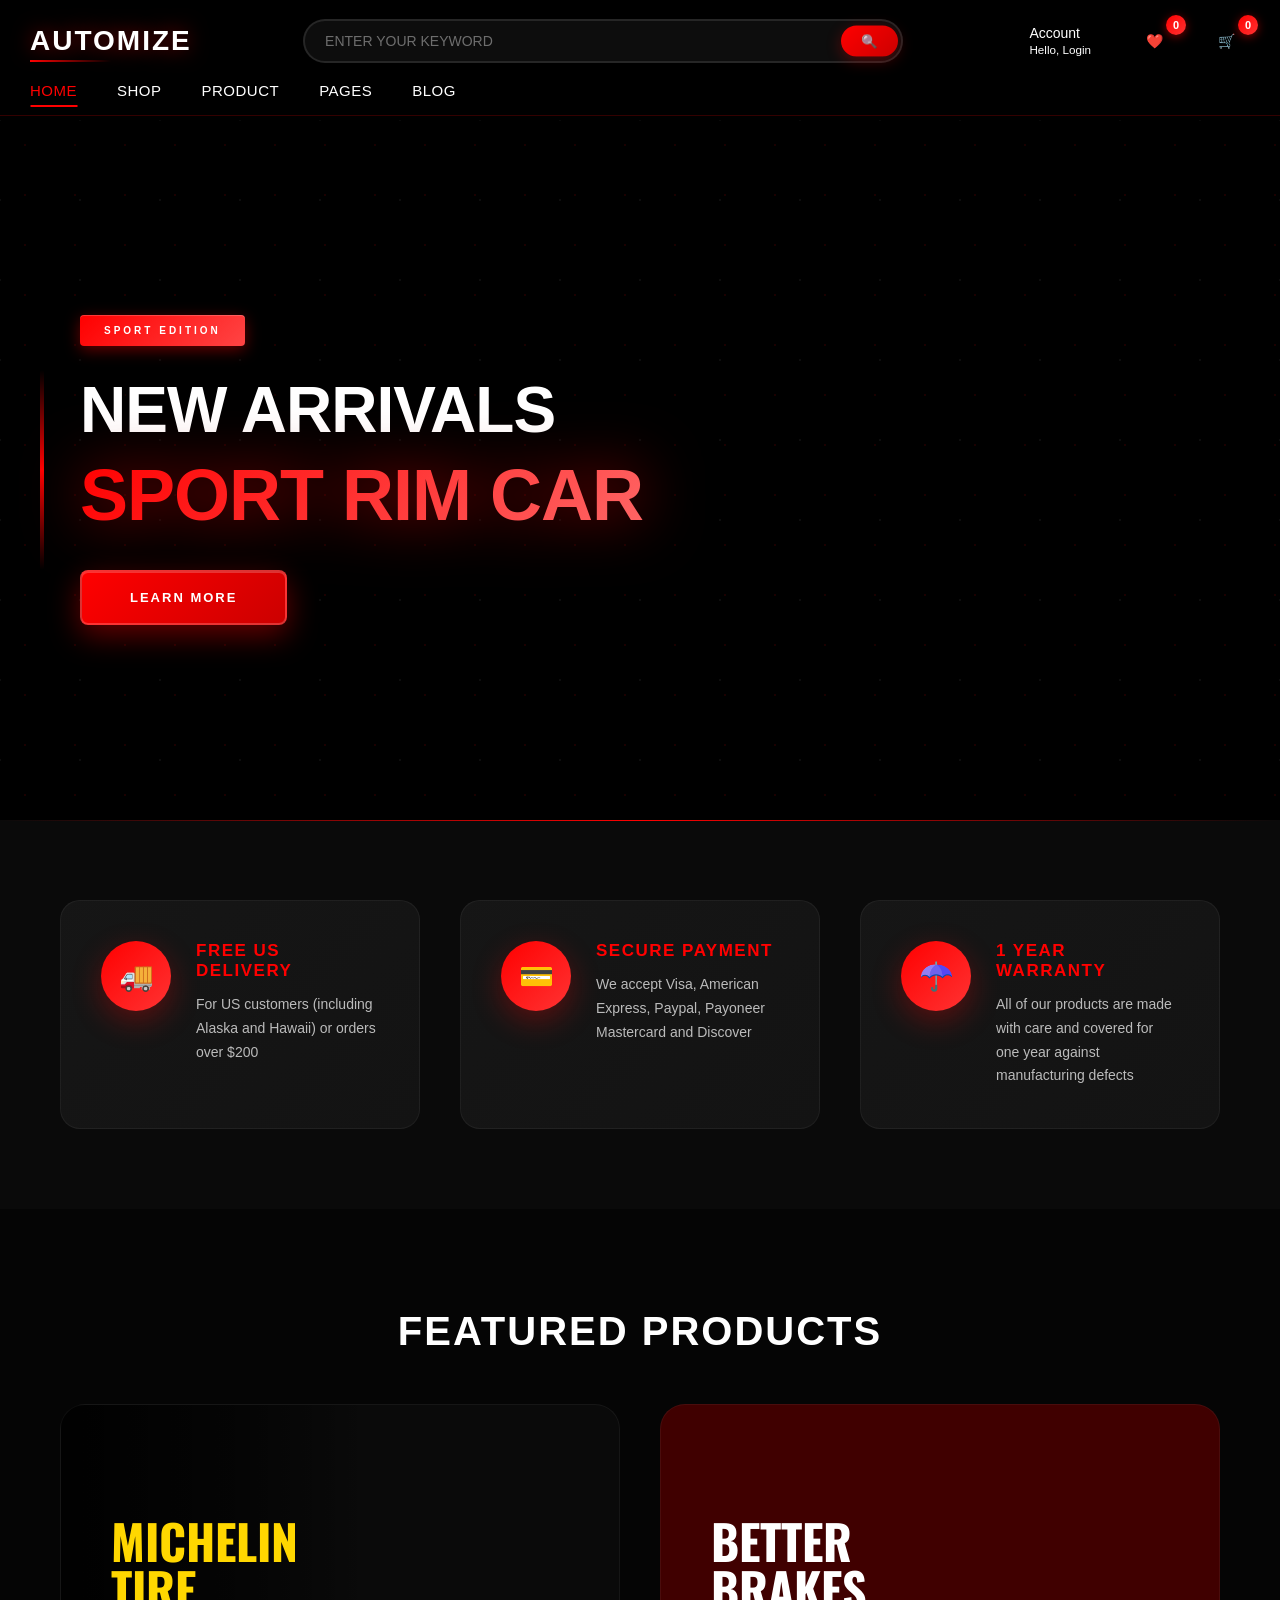
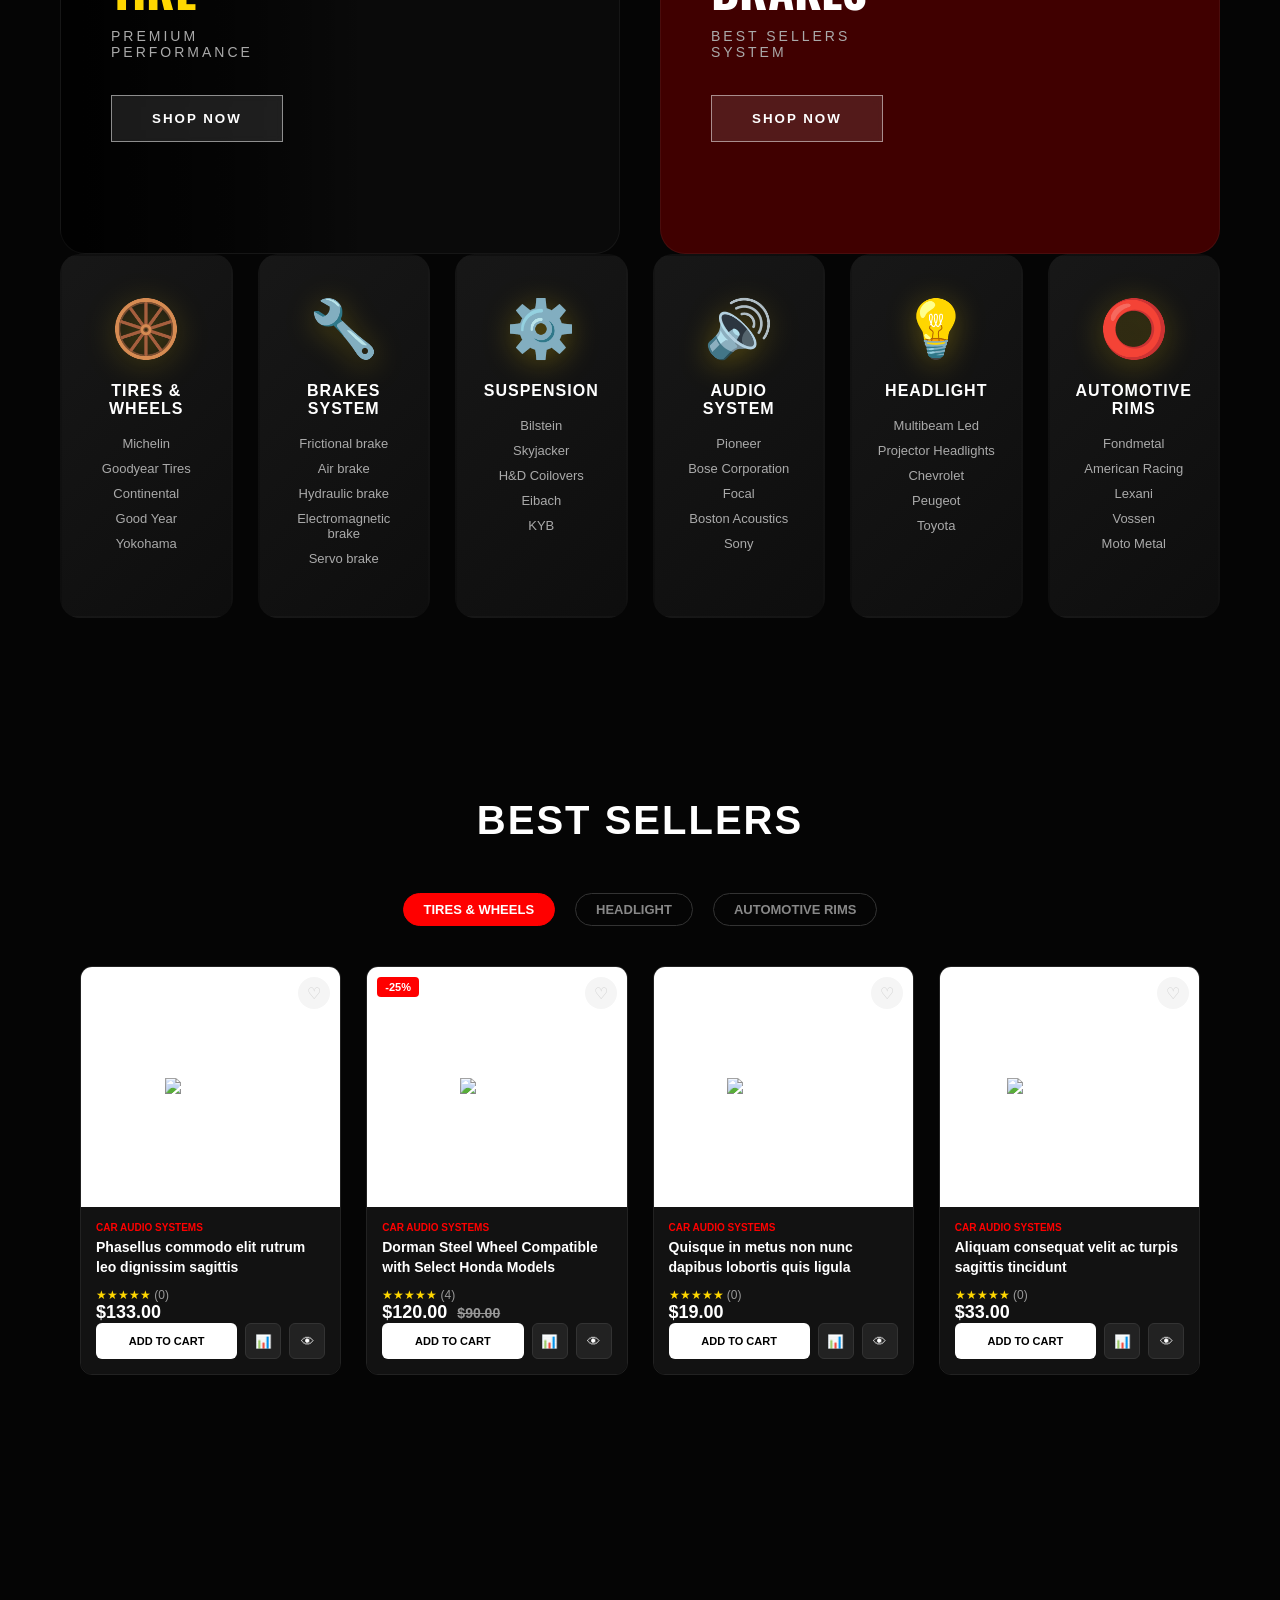
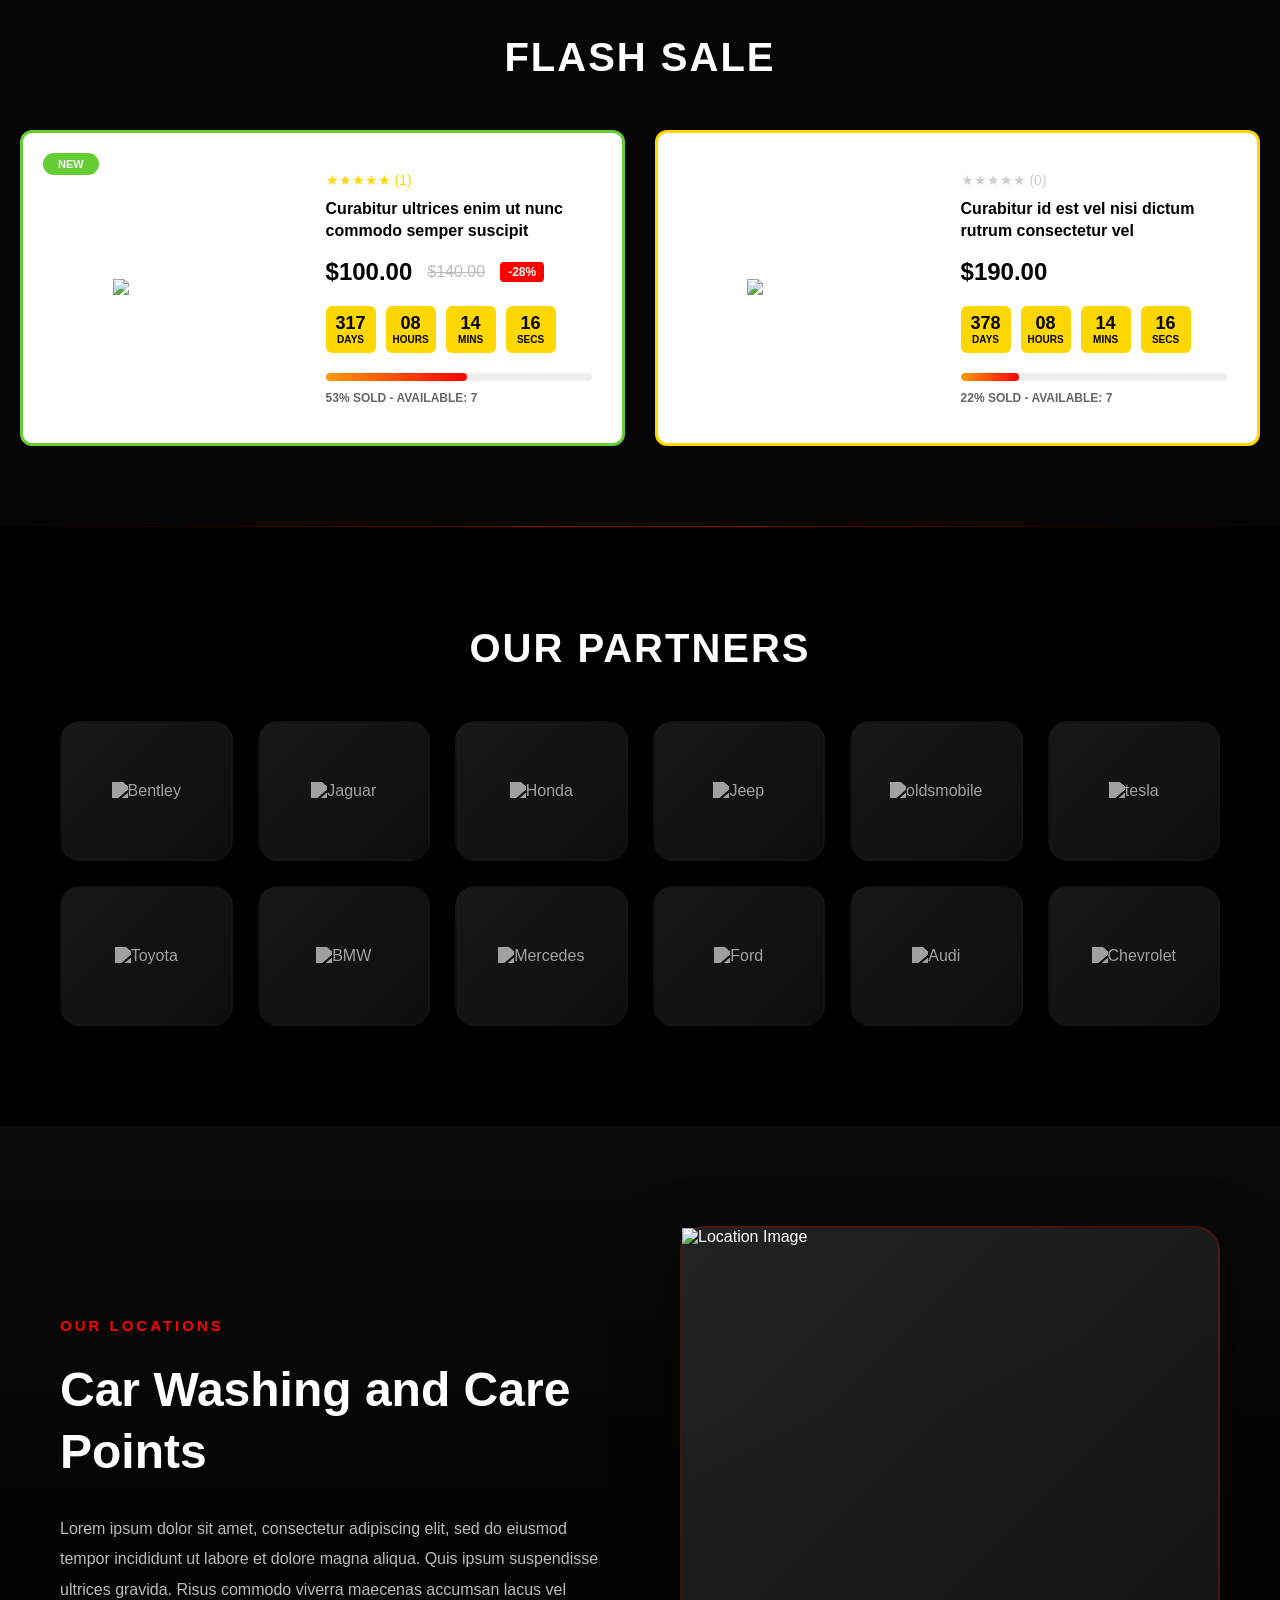
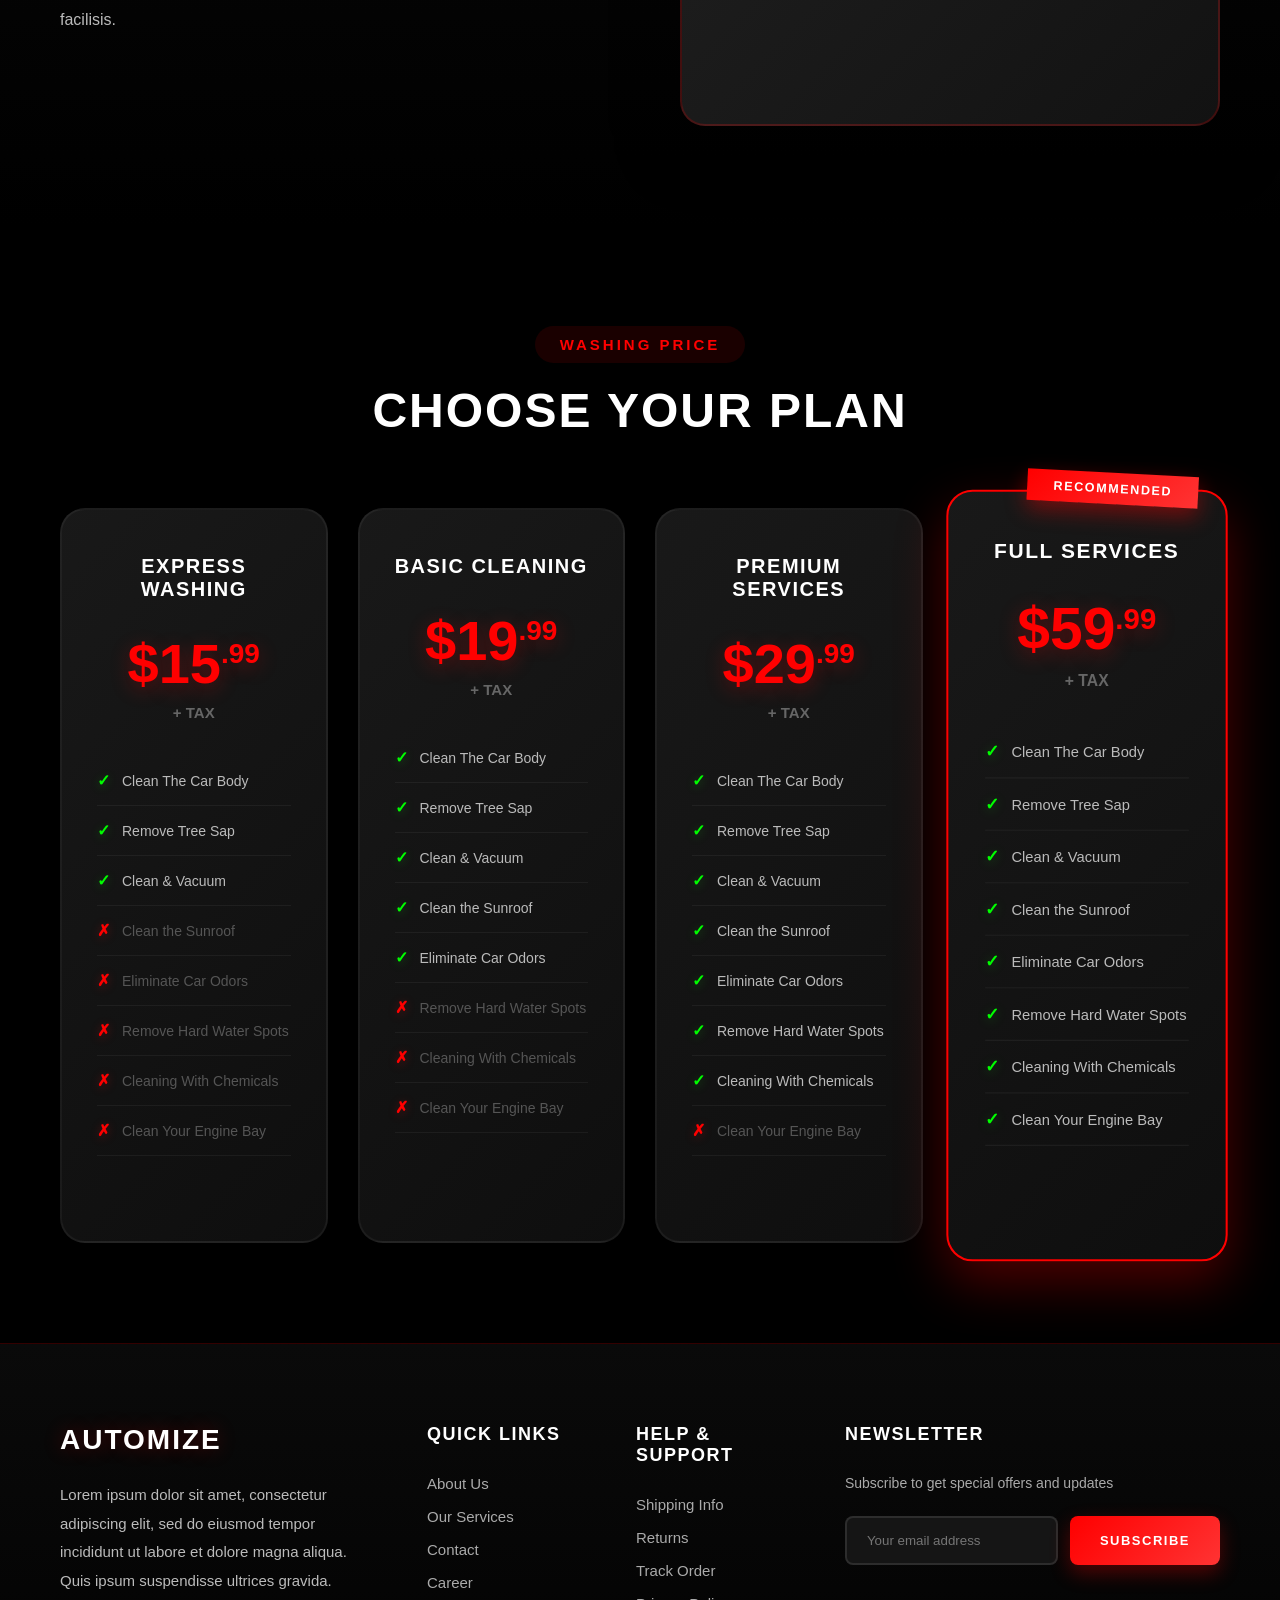
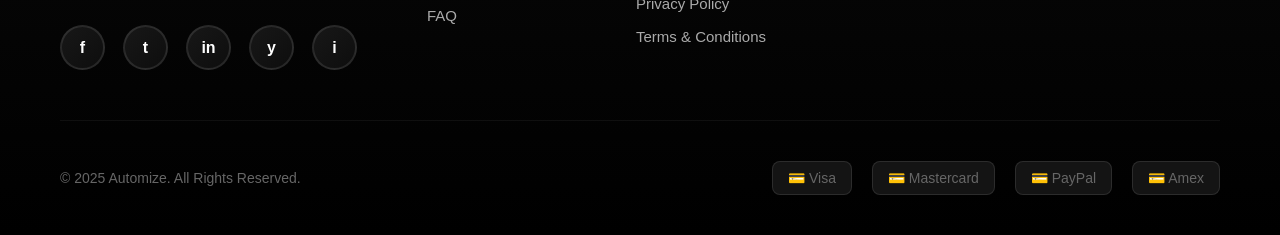
==== commit 8d7ecd57: "upd code css anh" ====
--- a/index.html
+++ b/index.html
@@ -5,11 +5,10 @@
     <meta name="viewport" content="width=device-width, initial-scale=1.0">
     <title>Automize - Automotive Parts & Accessories</title>
     
-    <!-- CSS -->
     <link rel="stylesheet" href="css/style.css">
+    <link rel="stylesheet" href="https://cdnjs.cloudflare.com/ajax/libs/font-awesome/6.0.0/css/all.min.css">
 </head>
 <body>
-    <!-- Header -->
     <header>
         <div class="header-top">
             <div class="logo">AUTOMIZE</div>
@@ -76,8 +75,7 @@
         </nav>
     </header>
 
-    <!-- Hero Section -->
-    <section class="hero">
+    <section class="hero" id="home">
         <div class="hero-content">
             <div class="hero-tag">SPORT EDITION</div>
             <h1>NEW ARRIVALS<br><span class="highlight">SPORT RIM CAR</span></h1>
@@ -85,7 +83,6 @@
         </div>
     </section>
 
-    <!-- Features -->
     <section class="features">
         <div class="features-grid">
             <div class="feature-card">
@@ -112,8 +109,7 @@
         </div>
     </section>
 
-    <!-- Product Promo -->
-    <section class="products">
+    <section class="products" id="shop">
         <div class="section-header">
             <h2>FEATURED PRODUCTS</h2>
         </div>
@@ -136,7 +132,6 @@
             </div>
         </div>
 
-        <!-- Categories -->
         <div class="categories">
             <div class="category-card">
                 <div class="category-icon">🛞</div>
@@ -313,7 +308,6 @@
         </div>
     </section>
 
-    <!-- Flash Sale -->
     <section class="flash-sale">
         <div class="section-header">
             <h2>FLASH SALE</h2>
@@ -398,28 +392,51 @@
     
         </div>
     </section>
-    <!-- Brands -->
+
     <section class="brands">
         <div class="section-header">
             <h2>OUR PARTNERS</h2>
         </div>
         <div class="brands-grid">
-            <div class="brand-card">CORPORATE</div>
-            <div class="brand-card">CAR LOGO</div>
-            <div class="brand-card">AUTO FAST</div>
-            <div class="brand-card">BENTLEY</div>
-            <div class="brand-card">JAGUAR</div>
-            <div class="brand-card">PRINCESS AUTO</div>
-            <div class="brand-card">REDCAR</div>
-            <div class="brand-card">MINI</div>
-            <div class="brand-card">TABCCART</div>
-            <div class="brand-card">HONDA</div>
-            <div class="brand-card">JEEP</div>
-            <div class="brand-card">THACO BUS</div>
-        </div>
-    </section>
-
-    <!-- Locations -->
+            <div class="brand-card">
+                <img src="https://cdn.worldvectorlogo.com/logos/bentley.svg" alt="Bentley">
+            </div>
+            <div class="brand-card">
+                <img src="https://cdn.worldvectorlogo.com/logos/jaguar-cars.svg" alt="Jaguar">
+            </div>
+            <div class="brand-card">
+                <img src="https://upload.wikimedia.org/wikipedia/commons/7/7b/Honda_Logo.svg" alt="Honda">
+            </div>
+            <div class="brand-card">
+                <img src="https://www.carlogos.org/car-logos/jeep-logo-1993.png" alt="Jeep">
+            </div>
+            <div class="brand-card">
+                <img src="https://www.carlogos.org/car-logos/oldsmobile-logo.png" alt="oldsmobile">
+            </div>
+            <div class="brand-card">
+                <img src="https://www.carlogos.org/car-logos/tesla-logo.png" alt="tesla">
+            </div>
+            <div class="brand-card">
+                <img src="https://upload.wikimedia.org/wikipedia/commons/9/9d/Toyota_carlogo.svg" alt="Toyota">
+            </div>
+            <div class="brand-card">
+                <img src="https://upload.wikimedia.org/wikipedia/commons/4/44/BMW.svg" alt="BMW">
+            </div>
+            <div class="brand-card">
+                <img src="https://upload.wikimedia.org/wikipedia/commons/9/90/Mercedes-Logo.svg" alt="Mercedes">
+            </div>
+            <div class="brand-card">
+                <img src="https://upload.wikimedia.org/wikipedia/commons/3/3e/Ford_logo_flat.svg" alt="Ford">
+            </div>
+            <div class="brand-card">
+                <img src="https://upload.wikimedia.org/wikipedia/commons/9/92/Audi-Logo_2016.svg" alt="Audi">
+            </div>
+            <div class="brand-card">
+                <img src="https://www.carlogos.org/car-logos/corvette-logo.png" alt="Chevrolet">
+            </div>
+        </div>
+    </section>
+
     <section class="locations">
         <div class="location-content">
             <div class="location-text">
@@ -427,11 +444,12 @@
                 <h2>Car Washing and Care Points</h2>
                 <p>Lorem ipsum dolor sit amet, consectetur adipiscing elit, sed do eiusmod tempor incididunt ut labore et dolore magna aliqua. Quis ipsum suspendisse ultrices gravida. Risus commodo viverra maecenas accumsan lacus vel facilisis.</p>
             </div>
-            <div class="location-image"></div>
-        </div>
-    </section>
-
-    <!-- Pricing -->
+            <div class="location-image">
+                <img src="https://www.detailingdevils.com/uploads/blogs/Car-Wash-Safety-Tips.webp" alt="Location Image">
+            </div>
+        </div>
+    </section>
+
     <section class="pricing">
         <div class="pricing-header">
             <div class="tag">WASHING PRICE</div>
@@ -514,7 +532,6 @@
         </div>
     </section>
 
-    <!-- Footer -->
     <footer>
         <div class="footer-content">
             <div class="footer-about">
@@ -572,10 +589,8 @@
         </div>
     </footer>
 
-    <!-- jQuery -->
     <script src="https://cdnjs.cloudflare.com/ajax/libs/jquery/3.7.1/jquery.min.js"></script>
     
-    <!-- Custom JavaScript -->
     <script src="js/main.js"></script>
 </body>
 </html>
--- a/css/style.css
+++ b/css/style.css
@@ -1400,7 +1400,7 @@
 
 .brand-card {
     background: linear-gradient(135deg, rgba(26, 26, 26, 0.9), rgba(15, 15, 15, 0.9));
-    padding: 40px;
+    padding: 20px; /* Padding cho logo thoáng hơn */
     border-radius: 20px;
     display: flex;
     align-items: center;
@@ -1409,17 +1409,32 @@
     transition: all 0.4s;
     cursor: pointer;
     border: 2px solid transparent;
-    font-weight: 700;
-    letter-spacing: 1px;
-    color: #888;
+    overflow: hidden; /* Cắt ảnh nếu tràn */
+}
+
+/* --- BỔ SUNG: CSS CHO ẢNH LOGO ĐỂ KHÔNG BỊ VỠ --- */
+.brand-card img {
+    max-width: 80%; /* Logo không chiếm hết khung */
+    max-height: 80%;
+    object-fit: contain; /* Giữ nguyên tỉ lệ ảnh */
+    filter: grayscale(100%) brightness(200%); /* Làm trắng đen sáng màu */
+    opacity: 0.6; /* Làm mờ đi một chút */
+    transition: all 0.4s ease;
 }
 
 .brand-card:hover {
     border-color: #ff0000;
     transform: translateY(-8px) scale(1.05);
     box-shadow: 0 20px 50px rgba(255, 0, 0, 0.2);
-    color: #fff;
-}
+    background: #fff; /* Khi di chuột vào thì nền trắng */
+}
+
+.brand-card:hover img {
+    filter: grayscale(0%); /* Trả lại màu gốc của logo */
+    opacity: 1; /* Rõ nét */
+    transform: scale(1.1);
+}
+/* --- KẾT THÚC BỔ SUNG --- */
 
 /* ===================================
    LOCATIONS
@@ -1872,4 +1887,5 @@
     .hero h1 {
         font-size: 32px;
     }
+    
 }
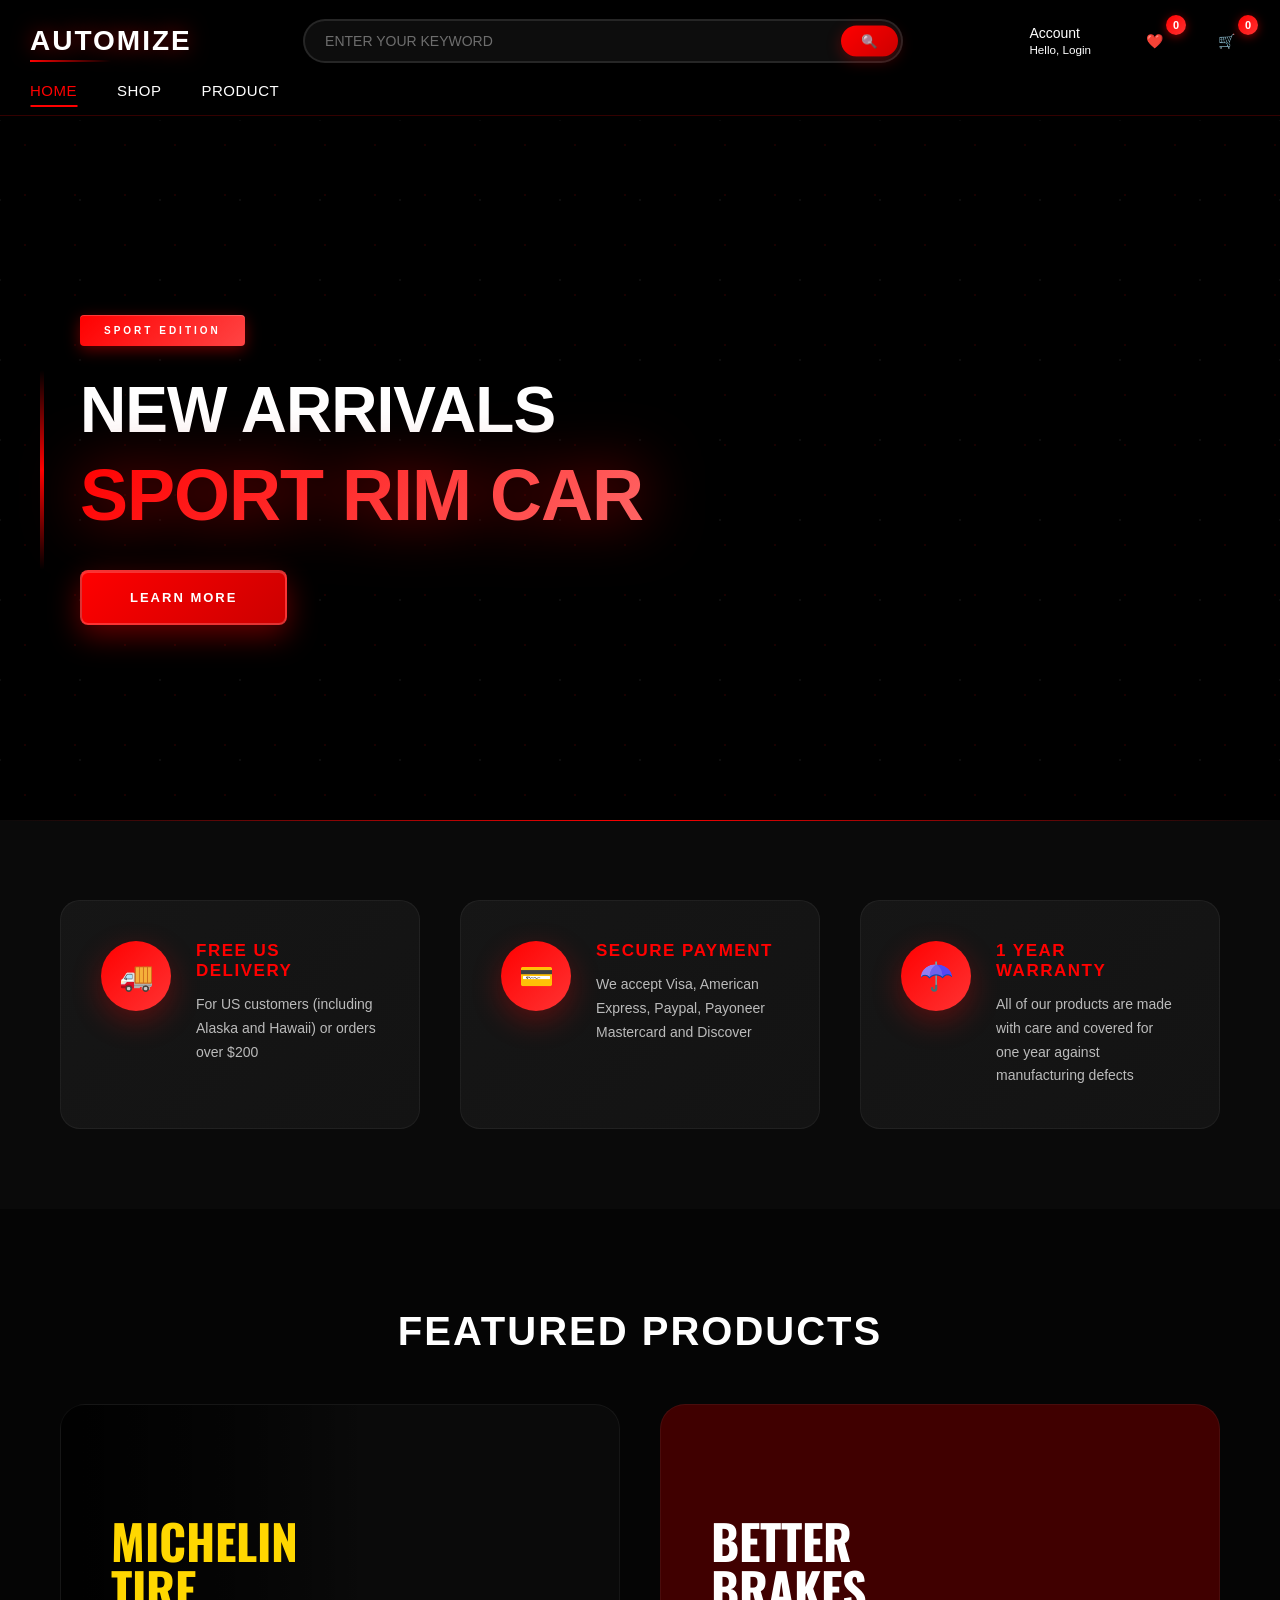
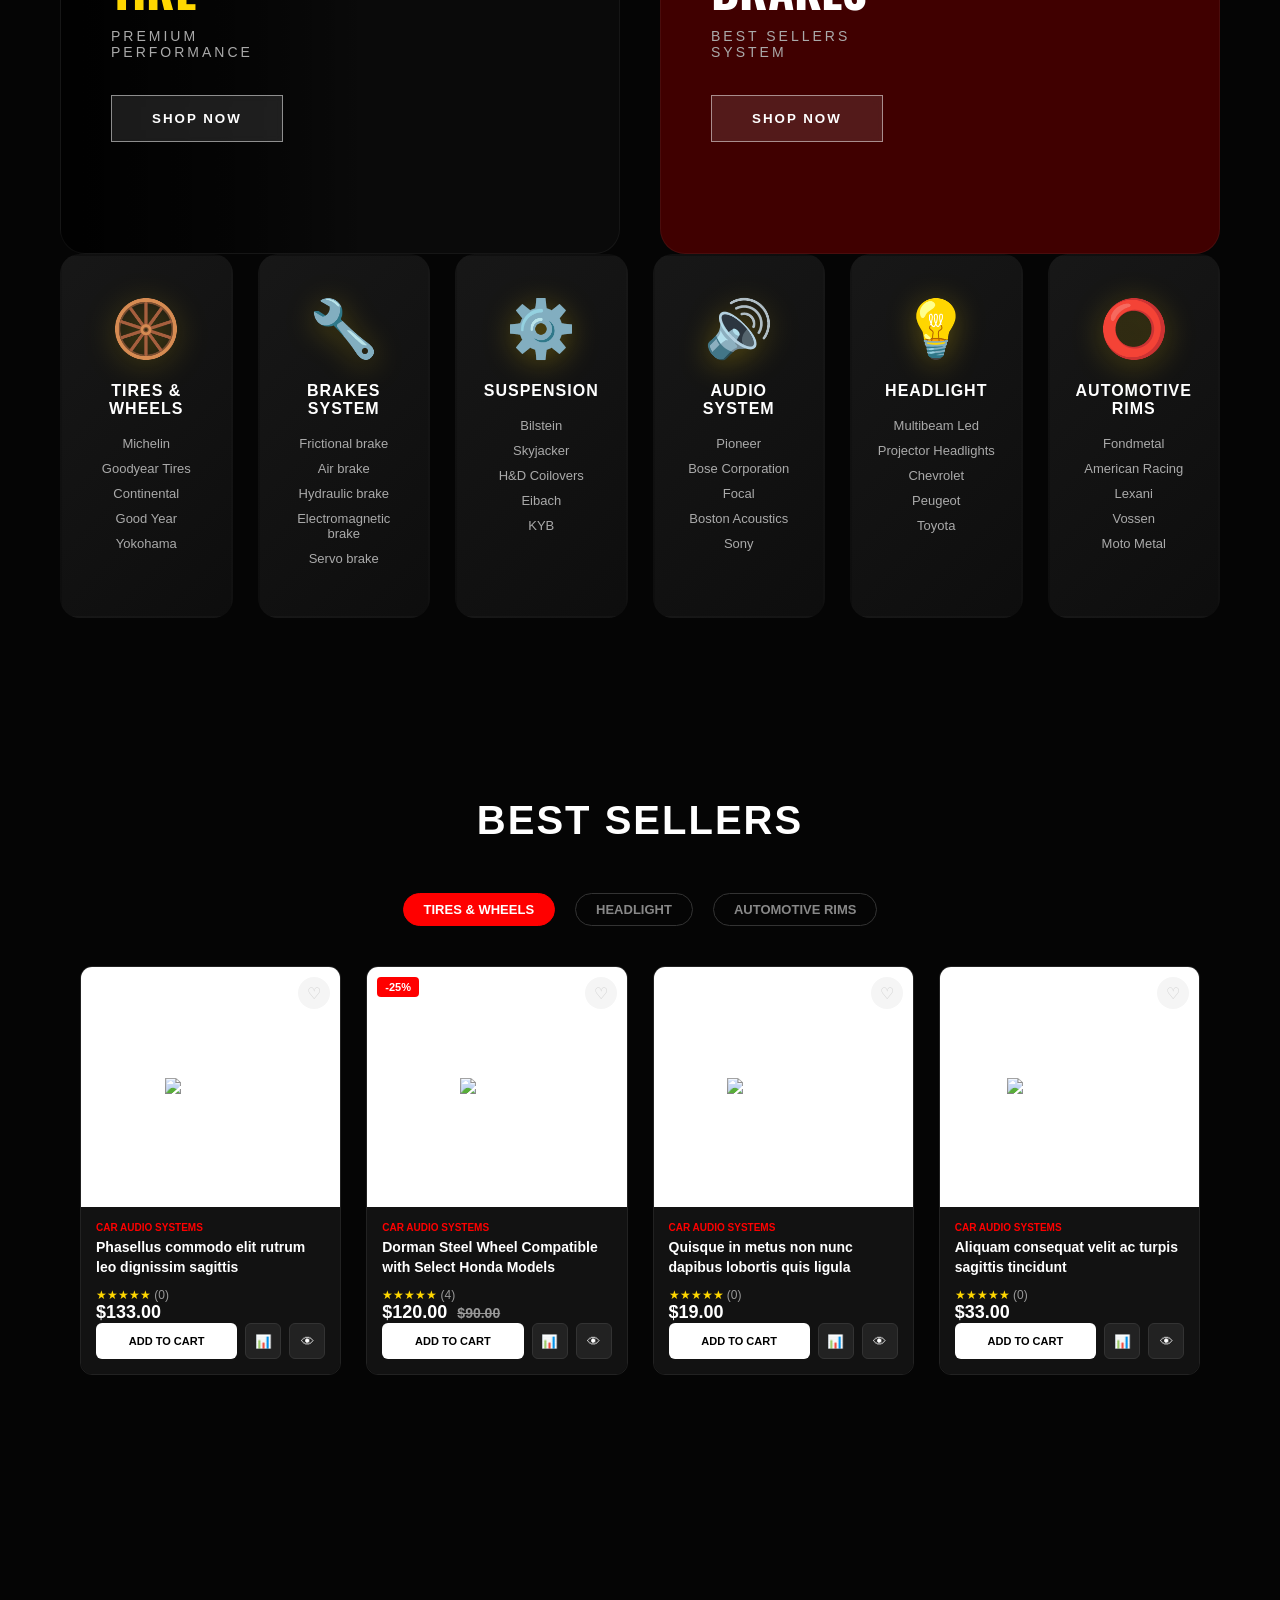
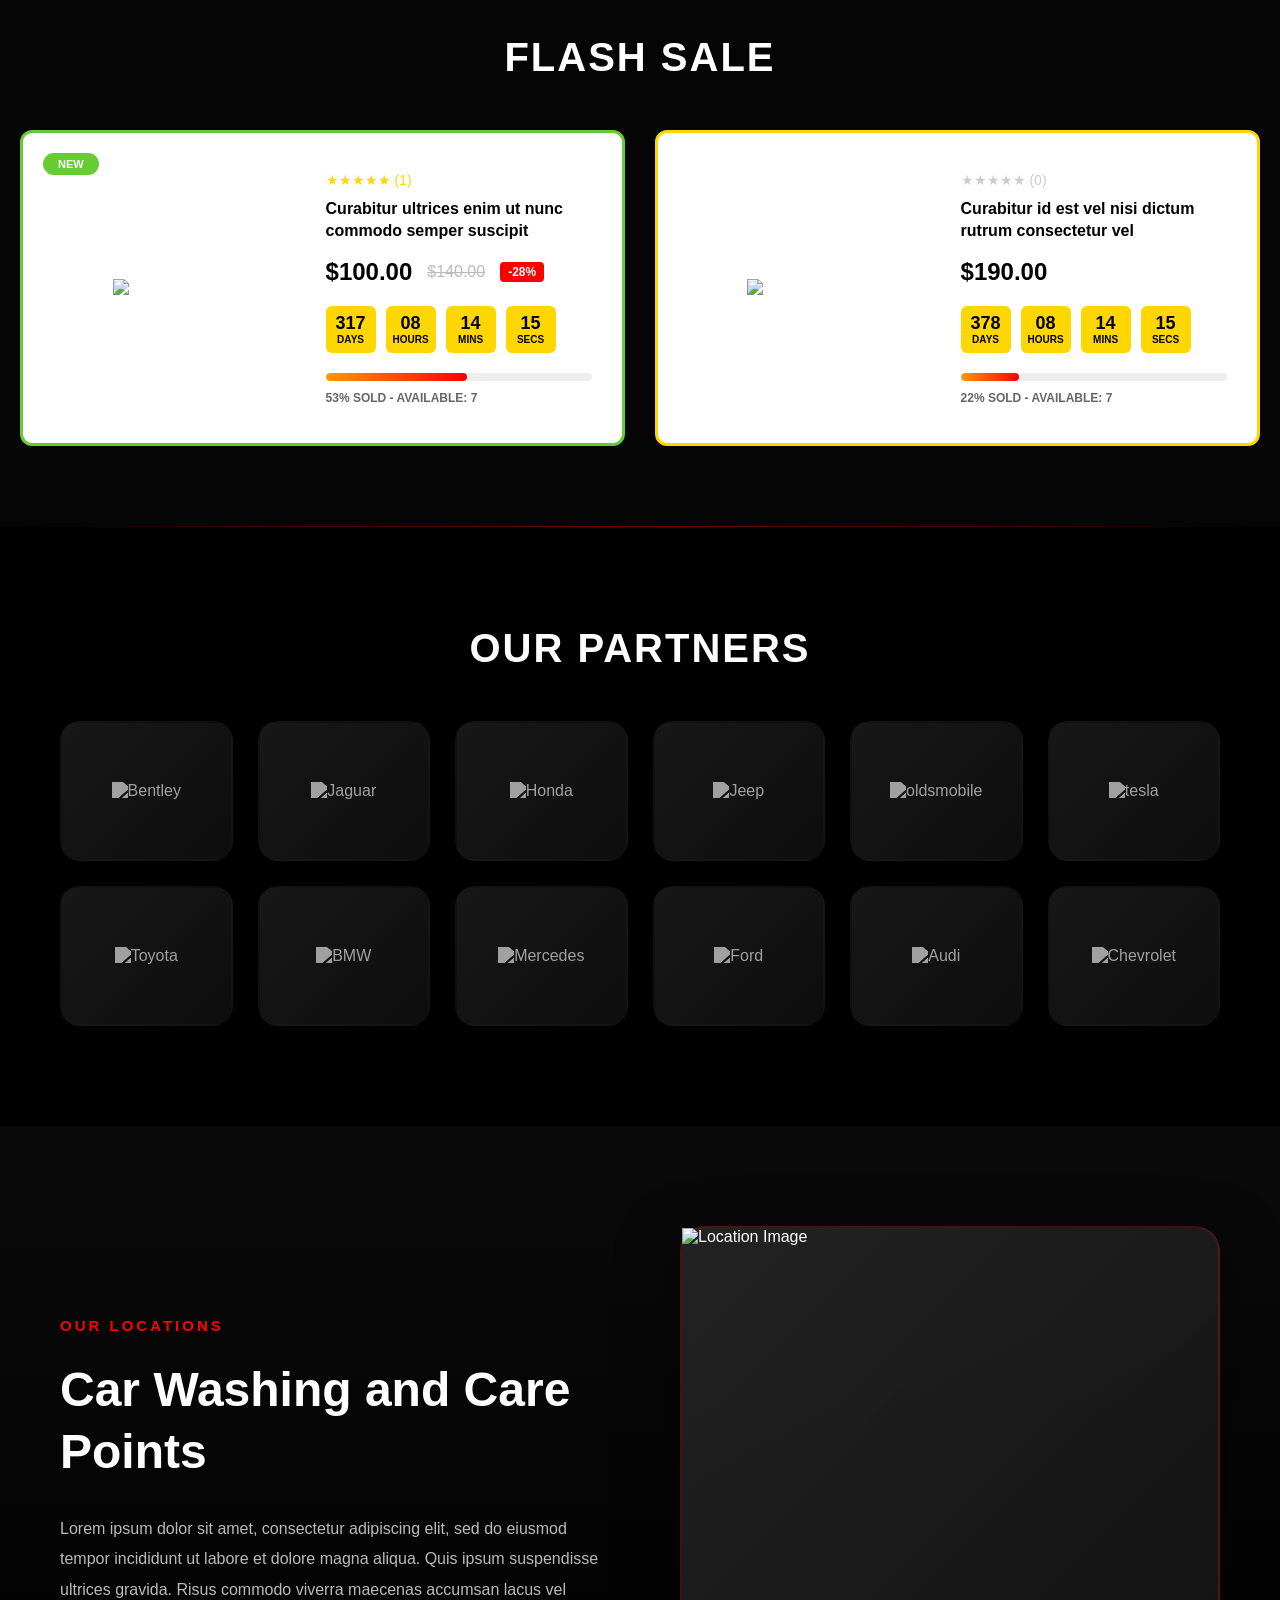
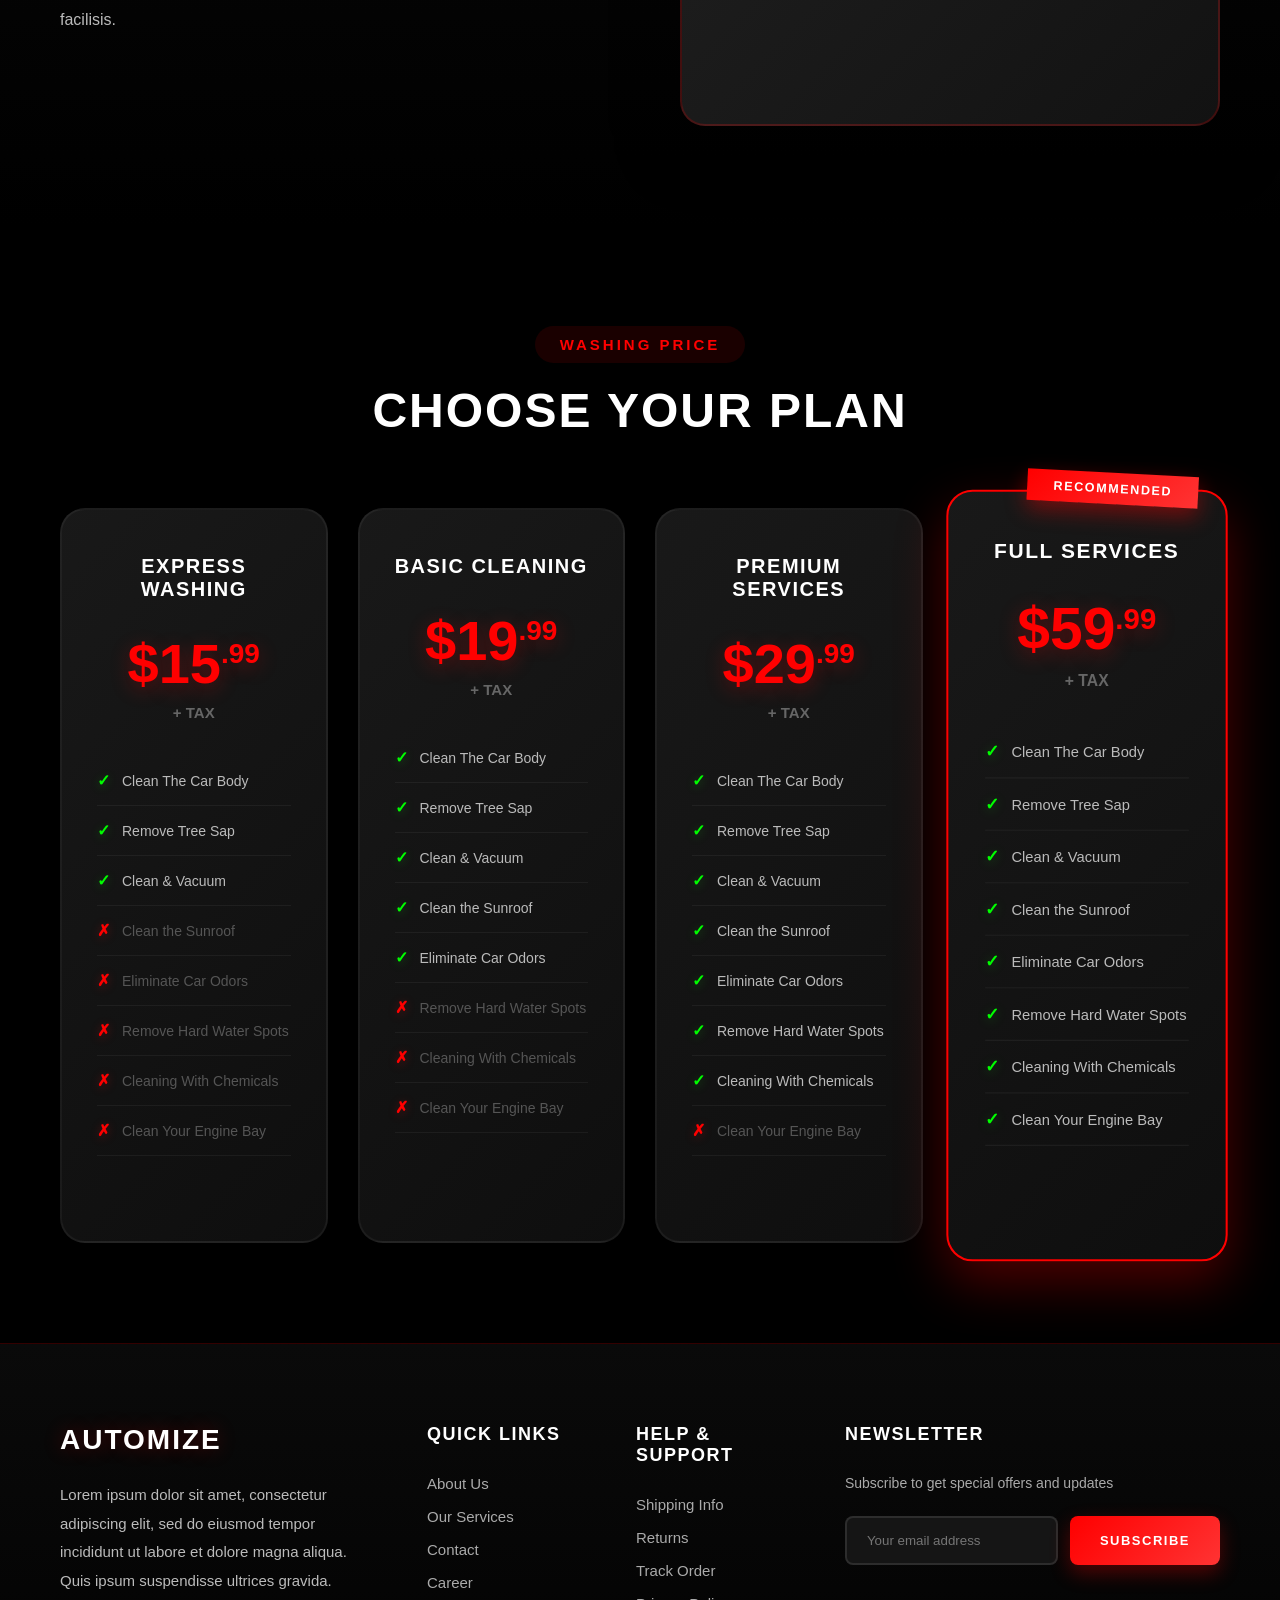
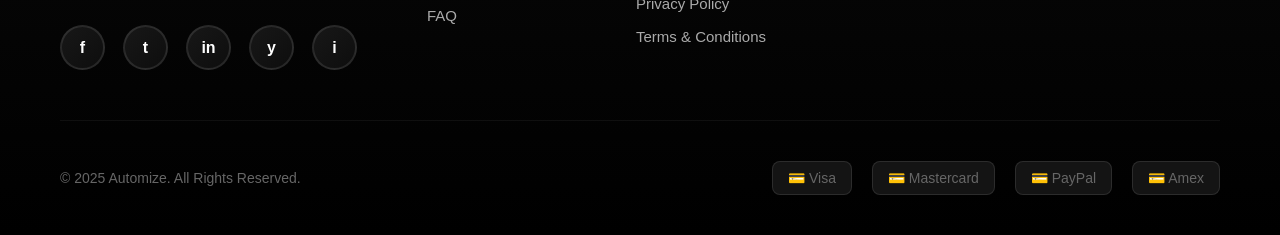
==== commit 4d79b402: "them trang shop" ====
--- a/index.html
+++ b/index.html
@@ -37,39 +37,11 @@
             <ul class="nav-menu">
                 <li class="active"><a href="#home">HOME</a></li>
                 <li class="dropdown">
-                    <a href="#shop">SHOP</a>
-                    <div class="dropdown-content">
-                        <a href="#">All Products</a>
-                        <a href="#">New Arrivals</a>
-                        <a href="#">Best Sellers</a>
-                        <a href="#">Sale Items</a>
-                    </div>
+                    <a href="shop.html">SHOP</a>
                 </li>
                 <li class="dropdown">
                     <a href="#product">PRODUCT</a>
-                    <div class="dropdown-content">
-                        <a href="#">Tires & Wheels</a>
-                        <a href="#">Brakes System</a>
-                        <a href="#">Suspension</a>
-                        <a href="#">Audio System</a>
-                    </div>
-                </li>
-                <li class="dropdown">
-                    <a href="#pages">PAGES</a>
-                    <div class="dropdown-content">
-                        <a href="#">About Us</a>
-                        <a href="#">Contact</a>
-                        <a href="#">FAQ</a>
-                        <a href="#">Services</a>
-                    </div>
-                </li>
-                <li class="dropdown">
-                    <a href="#blog">BLOG</a>
-                    <div class="dropdown-content">
-                        <a href="#">Latest News</a>
-                        <a href="#">Tips & Tricks</a>
-                        <a href="#">Maintenance Guide</a>
-                    </div>
+
                 </li>
             </ul>
         </nav>
--- a/css/style.css
+++ b/css/style.css
@@ -276,10 +276,6 @@
     background: rgba(255, 0, 0, 0.1);
     padding-left: 30px;
 }
-
-/* ===================================
-   HERO SECTION - Premium Design
-   =================================== */
 
    .hero {
     margin-top: 120px;
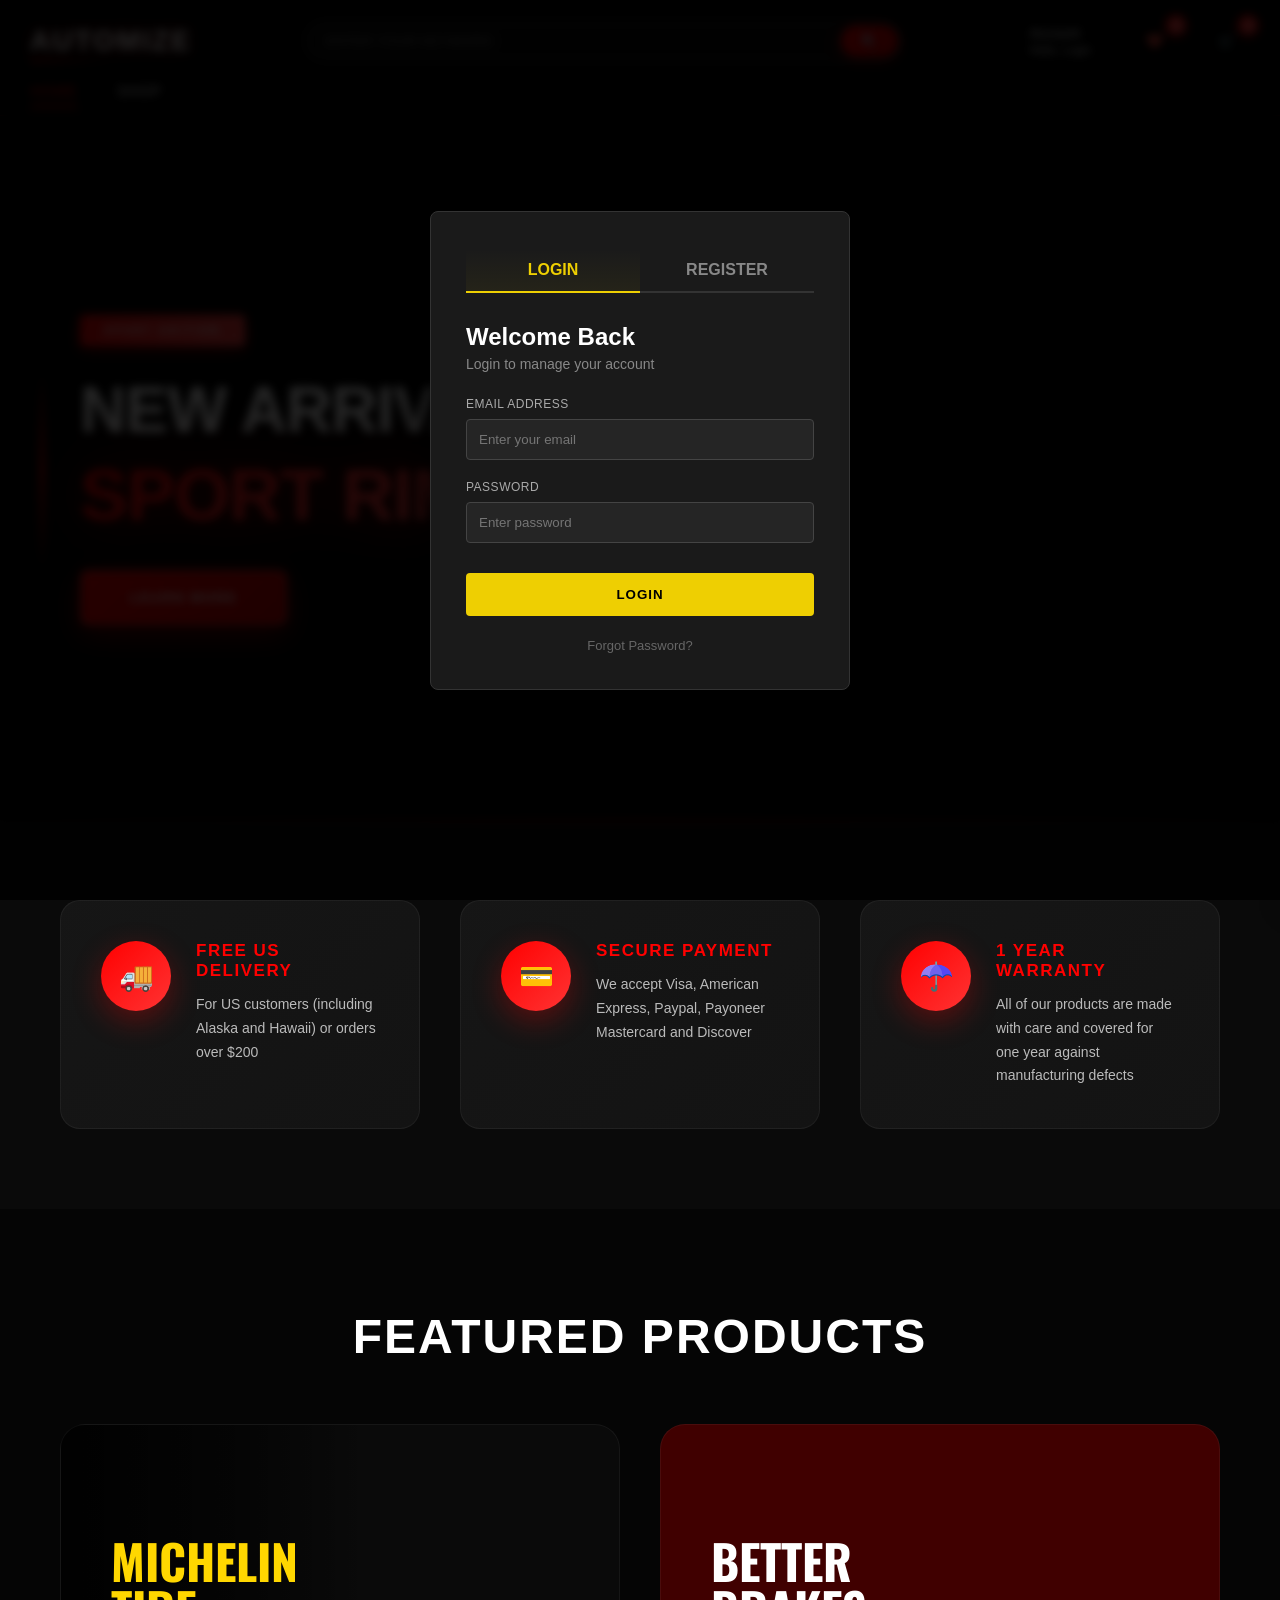
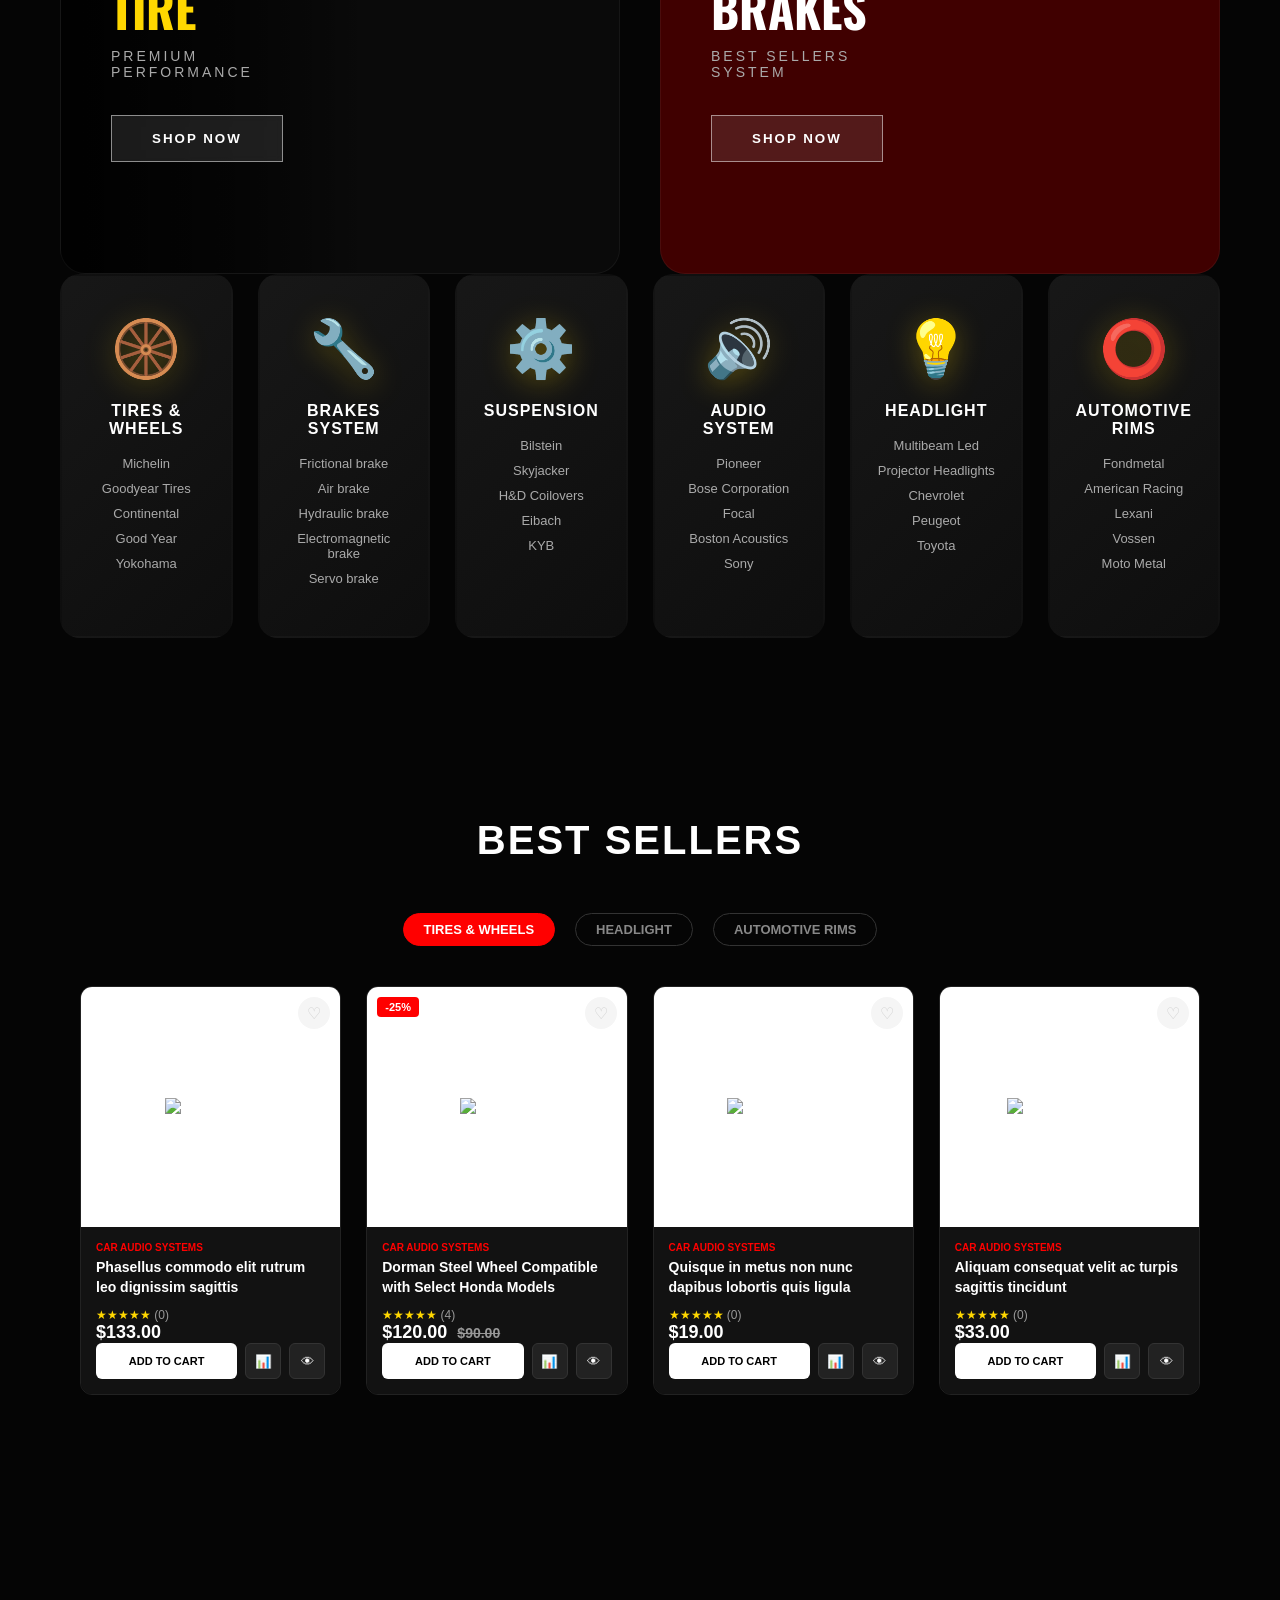
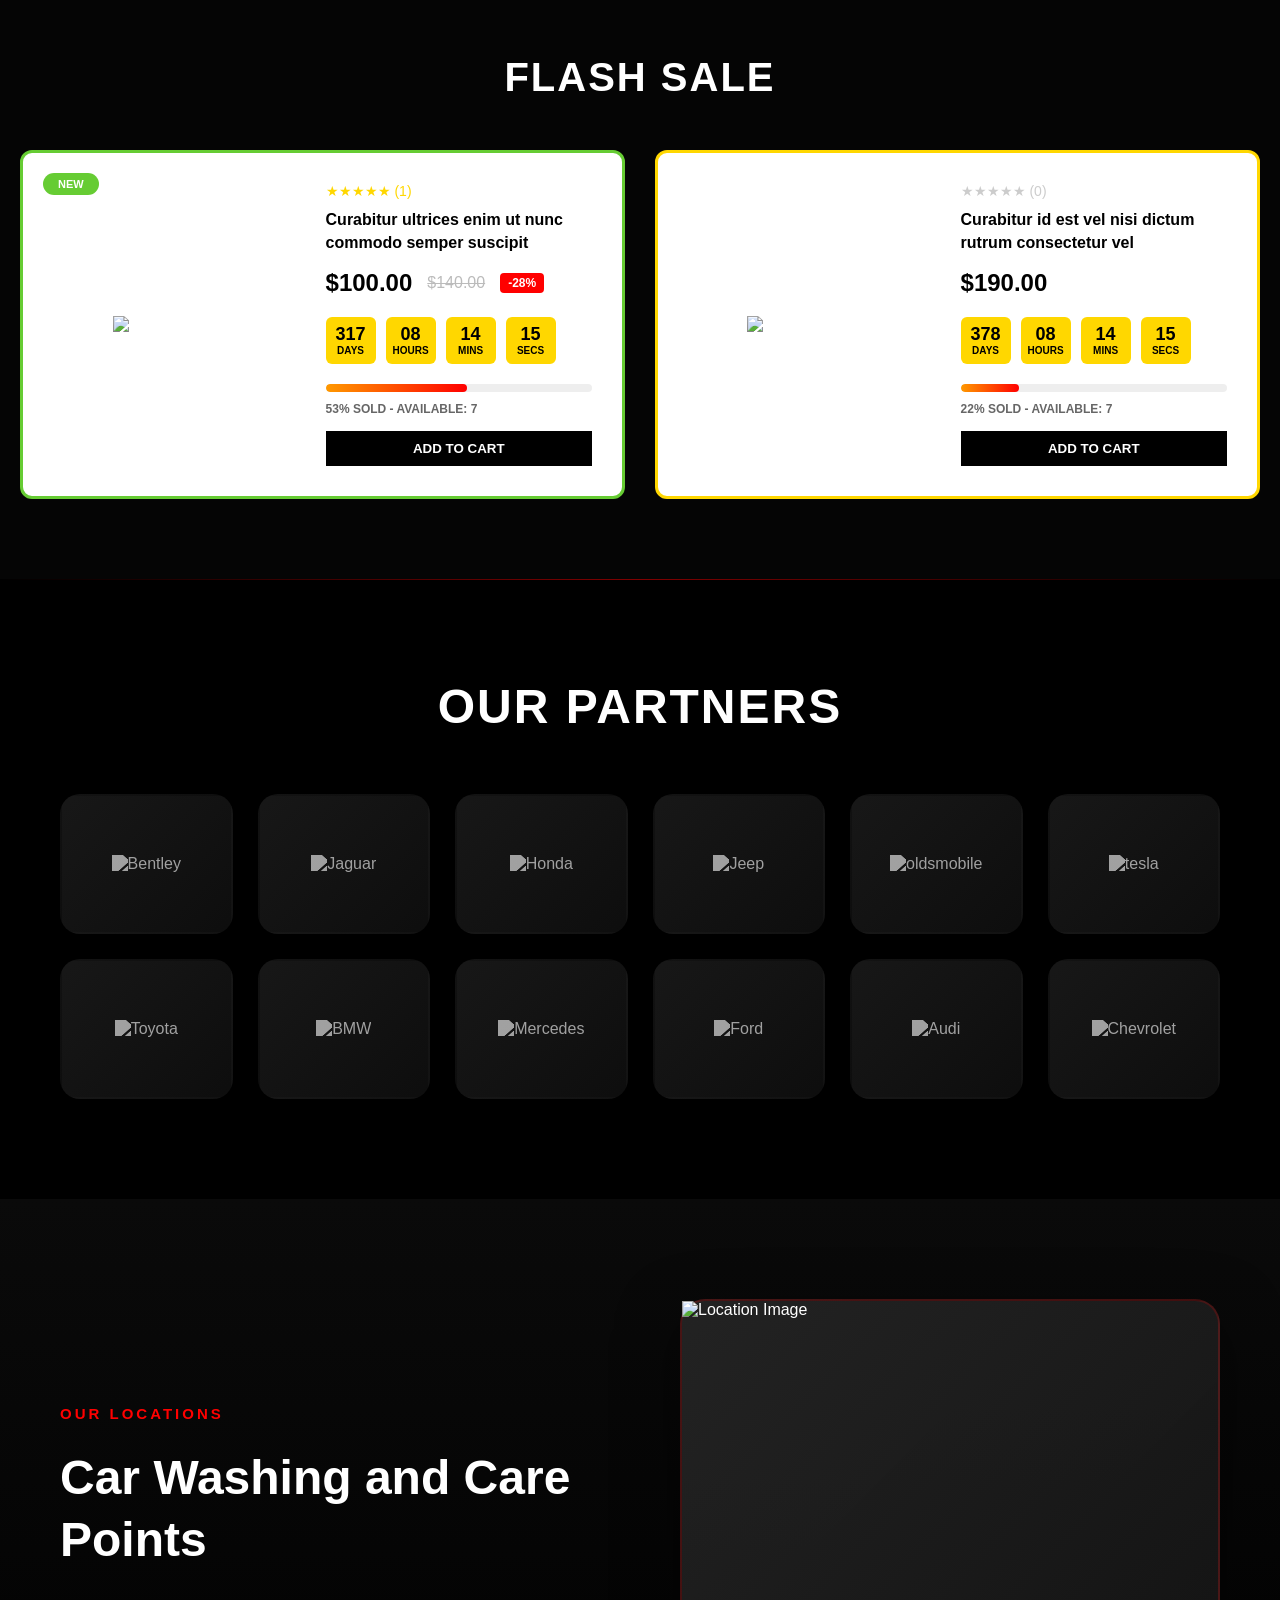
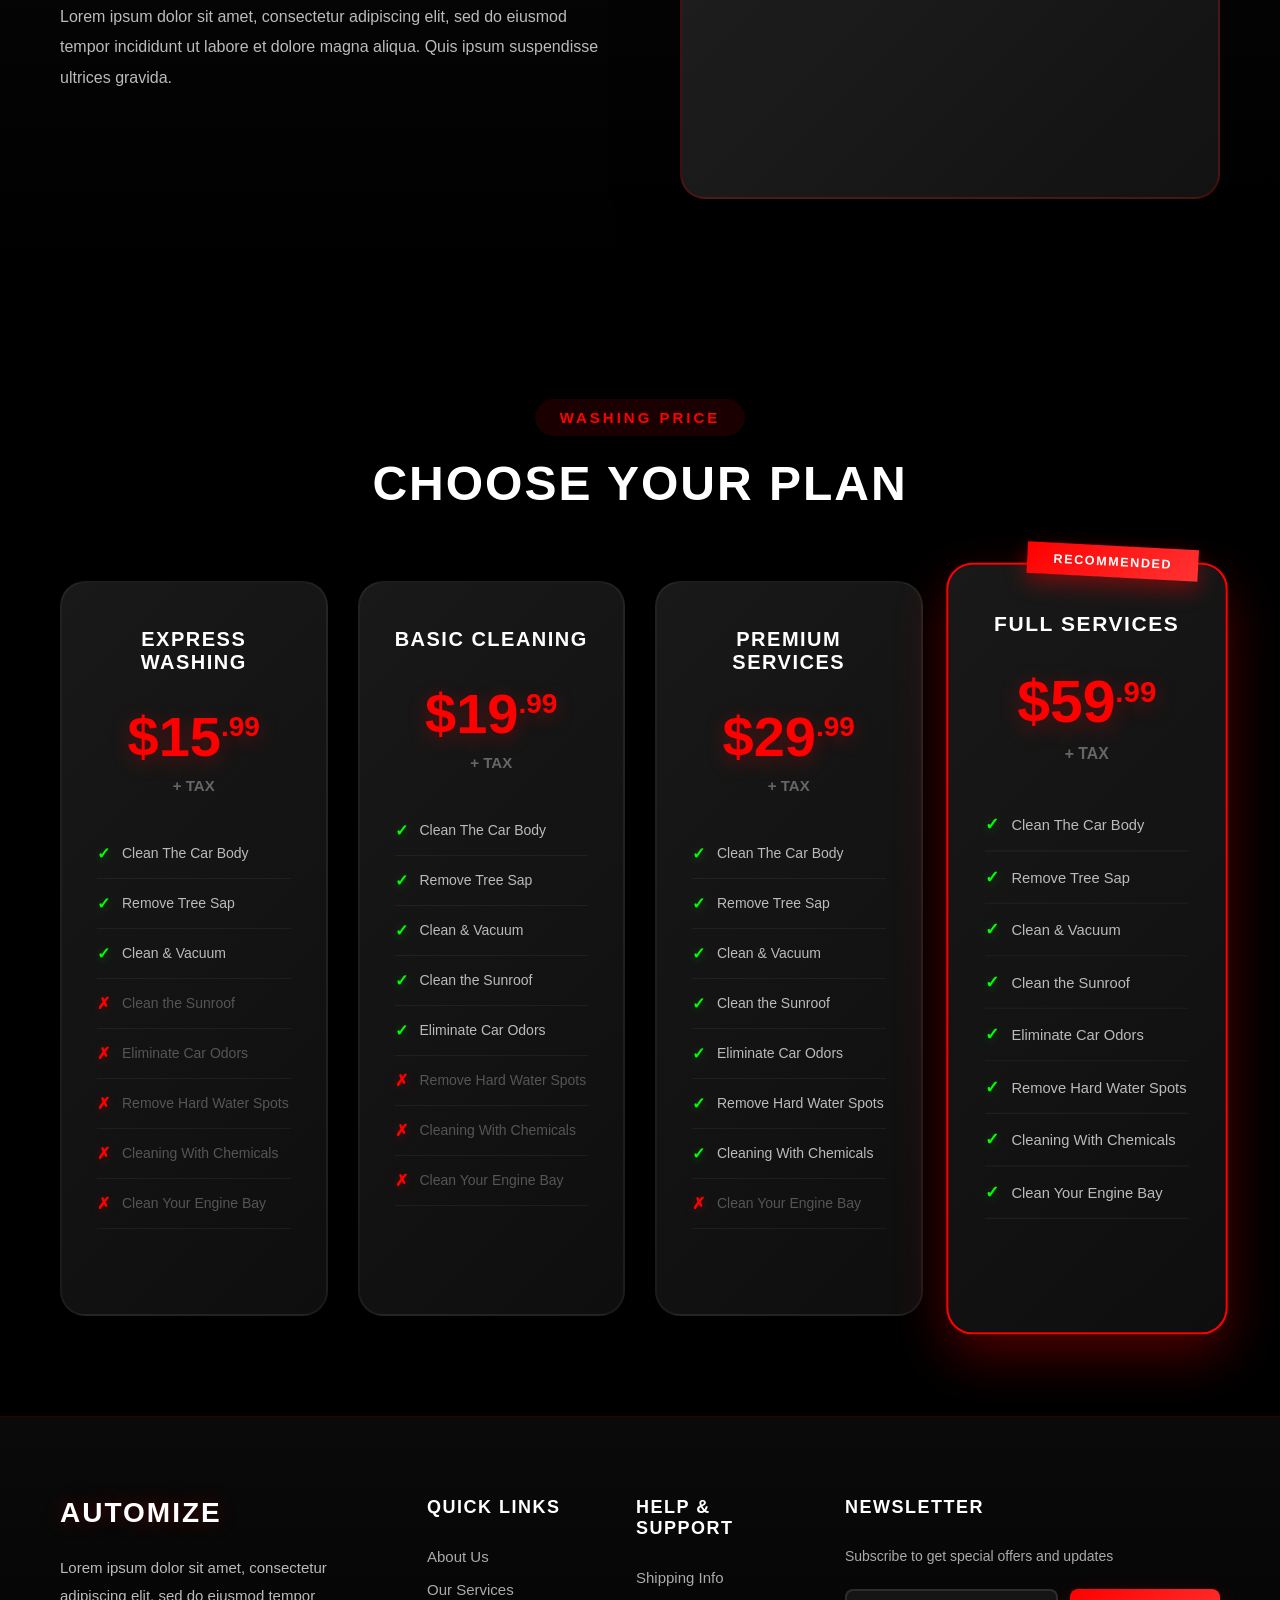
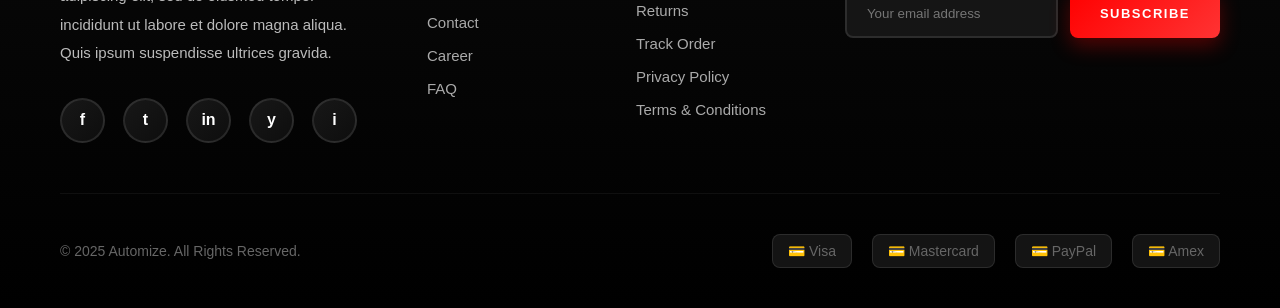
==== commit 0e33dabd: "update tinh nang" ====
--- a/index.html
+++ b/index.html
@@ -19,14 +19,15 @@
             </div>
             
             <div class="header-icons">
-                <div class="icon-btn">
-                    Account<br><small>Hello, Login</small>
+                <div class="icon-btn" id="account-btn">
+                    <span id="user-display-name">Account</span><br>
+                    <small id="user-status">Hello, Login</small>
                 </div>
                 <div class="icon-btn">
                     ❤️
                     <span class="badge">0</span>
                 </div>
-                <div class="icon-btn">
+                <div class="icon-btn" id="header-cart-btn">
                     🛒
                     <span class="badge">0</span>
                 </div>
@@ -38,10 +39,6 @@
                 <li class="active"><a href="#home">HOME</a></li>
                 <li class="dropdown">
                     <a href="shop.html">SHOP</a>
-                </li>
-                <li class="dropdown">
-                    <a href="#product">PRODUCT</a>
-
                 </li>
             </ul>
         </nav>
@@ -323,11 +320,12 @@
                         <div class="progress-fill" style="width: 53%"></div>
                     </div>
                     <div class="stock-info">53% SOLD - AVAILABLE: 7</div>
+                    
+                    <button class="add-to-cart" style="width:100%; margin-top:15px; padding:10px; background:#000; color:#fff; border:none; cursor:pointer; font-weight:bold;">ADD TO CART</button>
                 </div>
             </div>
     
             <div class="flash-card border-yellow">
-                
                 <div class="flash-image">
                     <img src="https://automize.risingbamboo.com/wp-content/uploads/2022/10/2-19.jpg" alt="Flash Sale Rim">
                 </div>
@@ -359,6 +357,7 @@
                         <div class="progress-fill" style="width: 22%"></div>
                     </div>
                     <div class="stock-info">22% SOLD - AVAILABLE: 7</div>
+                     <button class="add-to-cart" style="width:100%; margin-top:15px; padding:10px; background:#000; color:#fff; border:none; cursor:pointer; font-weight:bold;">ADD TO CART</button>
                 </div>
             </div>
     
@@ -370,42 +369,18 @@
             <h2>OUR PARTNERS</h2>
         </div>
         <div class="brands-grid">
-            <div class="brand-card">
-                <img src="https://cdn.worldvectorlogo.com/logos/bentley.svg" alt="Bentley">
-            </div>
-            <div class="brand-card">
-                <img src="https://cdn.worldvectorlogo.com/logos/jaguar-cars.svg" alt="Jaguar">
-            </div>
-            <div class="brand-card">
-                <img src="https://upload.wikimedia.org/wikipedia/commons/7/7b/Honda_Logo.svg" alt="Honda">
-            </div>
-            <div class="brand-card">
-                <img src="https://www.carlogos.org/car-logos/jeep-logo-1993.png" alt="Jeep">
-            </div>
-            <div class="brand-card">
-                <img src="https://www.carlogos.org/car-logos/oldsmobile-logo.png" alt="oldsmobile">
-            </div>
-            <div class="brand-card">
-                <img src="https://www.carlogos.org/car-logos/tesla-logo.png" alt="tesla">
-            </div>
-            <div class="brand-card">
-                <img src="https://upload.wikimedia.org/wikipedia/commons/9/9d/Toyota_carlogo.svg" alt="Toyota">
-            </div>
-            <div class="brand-card">
-                <img src="https://upload.wikimedia.org/wikipedia/commons/4/44/BMW.svg" alt="BMW">
-            </div>
-            <div class="brand-card">
-                <img src="https://upload.wikimedia.org/wikipedia/commons/9/90/Mercedes-Logo.svg" alt="Mercedes">
-            </div>
-            <div class="brand-card">
-                <img src="https://upload.wikimedia.org/wikipedia/commons/3/3e/Ford_logo_flat.svg" alt="Ford">
-            </div>
-            <div class="brand-card">
-                <img src="https://upload.wikimedia.org/wikipedia/commons/9/92/Audi-Logo_2016.svg" alt="Audi">
-            </div>
-            <div class="brand-card">
-                <img src="https://www.carlogos.org/car-logos/corvette-logo.png" alt="Chevrolet">
-            </div>
+            <div class="brand-card"><img src="https://cdn.worldvectorlogo.com/logos/bentley.svg" alt="Bentley"></div>
+            <div class="brand-card"><img src="https://cdn.worldvectorlogo.com/logos/jaguar-cars.svg" alt="Jaguar"></div>
+            <div class="brand-card"><img src="https://upload.wikimedia.org/wikipedia/commons/7/7b/Honda_Logo.svg" alt="Honda"></div>
+            <div class="brand-card"><img src="https://www.carlogos.org/car-logos/jeep-logo-1993.png" alt="Jeep"></div>
+            <div class="brand-card"><img src="https://www.carlogos.org/car-logos/oldsmobile-logo.png" alt="oldsmobile"></div>
+            <div class="brand-card"><img src="https://www.carlogos.org/car-logos/tesla-logo.png" alt="tesla"></div>
+            <div class="brand-card"><img src="https://upload.wikimedia.org/wikipedia/commons/9/9d/Toyota_carlogo.svg" alt="Toyota"></div>
+            <div class="brand-card"><img src="https://upload.wikimedia.org/wikipedia/commons/4/44/BMW.svg" alt="BMW"></div>
+            <div class="brand-card"><img src="https://upload.wikimedia.org/wikipedia/commons/9/90/Mercedes-Logo.svg" alt="Mercedes"></div>
+            <div class="brand-card"><img src="https://upload.wikimedia.org/wikipedia/commons/3/3e/Ford_logo_flat.svg" alt="Ford"></div>
+            <div class="brand-card"><img src="https://upload.wikimedia.org/wikipedia/commons/9/92/Audi-Logo_2016.svg" alt="Audi"></div>
+            <div class="brand-card"><img src="https://www.carlogos.org/car-logos/corvette-logo.png" alt="Chevrolet"></div>
         </div>
     </section>
 
@@ -414,7 +389,7 @@
             <div class="location-text">
                 <h3>OUR LOCATIONS</h3>
                 <h2>Car Washing and Care Points</h2>
-                <p>Lorem ipsum dolor sit amet, consectetur adipiscing elit, sed do eiusmod tempor incididunt ut labore et dolore magna aliqua. Quis ipsum suspendisse ultrices gravida. Risus commodo viverra maecenas accumsan lacus vel facilisis.</p>
+                <p>Lorem ipsum dolor sit amet, consectetur adipiscing elit, sed do eiusmod tempor incididunt ut labore et dolore magna aliqua. Quis ipsum suspendisse ultrices gravida.</p>
             </div>
             <div class="location-image">
                 <img src="https://www.detailingdevils.com/uploads/blogs/Car-Wash-Safety-Tips.webp" alt="Location Image">
@@ -561,8 +536,88 @@
         </div>
     </footer>
 
+    <div class="cart-overlay"></div>
+    <div class="cart-sidebar">
+        <div class="cart-header">
+            <h3>YOUR CART <span id="cart-total-count">(0)</span></h3>
+            <button class="close-cart">&times;</button>
+        </div>
+        
+        <div class="cart-items-container">
+            <div class="cart-empty-state">
+                <p>Your cart is empty</p>
+            </div>
+        </div>
+
+        <div class="cart-footer">
+            <div class="cart-total">
+                <span>Subtotal:</span>
+                <span id="cart-subtotal">$0.00</span>
+            </div>
+            <button class="checkout-btn">CHECKOUT</button>
+            <button class="view-cart-btn">VIEW CART</button>
+        </div>
+    </div>
+
+    <div id="auth-modal" class="modal-overlay">
+        <div class="modal-container">
+            <button class="modal-close">&times;</button>
+            
+            <div class="auth-tabs">
+                <button class="auth-tab active" data-target="login-form">Login</button>
+                <button class="auth-tab" data-target="register-form">Register</button>
+            </div>
+
+            <form id="login-form" class="auth-form active">
+                <h3>Welcome Back</h3>
+                <p>Login to manage your account</p>
+                
+                <div class="form-group">
+                    <label>Email Address</label>
+                    <input type="email" id="login-email" placeholder="Enter your email" required>
+                </div>
+                
+                <div class="form-group">
+                    <label>Password</label>
+                    <input type="password" id="login-password" placeholder="Enter password" required>
+                </div>
+                
+                <button type="submit" class="submit-btn">LOGIN</button>
+                <div class="form-footer">
+                    <a href="#">Forgot Password?</a>
+                </div>
+            </form>
+
+            <form id="register-form" class="auth-form">
+                <h3>Create Account</h3>
+                <p>Join us for exclusive offers</p>
+                
+                <div class="form-group">
+                    <label>Full Name</label>
+                    <input type="text" id="reg-name" placeholder="Your full name" required>
+                </div>
+                
+                <div class="form-group">
+                    <label>Email Address</label>
+                    <input type="email" id="reg-email" placeholder="Enter your email" required>
+                </div>
+                
+                <div class="form-group">
+                    <label>Password</label>
+                    <input type="password" id="reg-password" placeholder="Create password" required>
+                </div>
+
+                <div class="form-group">
+                    <label>Confirm Password</label>
+                    <input type="password" id="reg-confirm-password" placeholder="Confirm password" required>
+                </div>
+                
+                <button type="submit" class="submit-btn">REGISTER</button>
+            </form>
+        </div>
+    </div>
+
     <script src="https://cdnjs.cloudflare.com/ajax/libs/jquery/3.7.1/jquery.min.js"></script>
-    
     <script src="js/main.js"></script>
 </body>
 </html>
--- a/css/style.css
+++ b/css/style.css
@@ -1,9 +1,5 @@
-/* ===================================
-   AUTOMIZE - AUTOMOTIVE E-COMMERCE
-   Enhanced Realistic Stylesheet
-   =================================== */
-   @import url('https://fonts.googleapis.com/css2?family=Montserrat:wght@800;900&family=Oswald:wght@500;700&display=swap');
-/* Reset & Base Styles */
+@import url('https://fonts.googleapis.com/css2?family=Montserrat:wght@800;900&family=Oswald:wght@500;700&display=swap');
+
 * {
     margin: 0;
     padding: 0;
@@ -17,7 +13,10 @@
     overflow-x: hidden;
 }
 
-/* Custom Scrollbar */
+body.auth-locked {
+    overflow: hidden;
+}
+
 ::-webkit-scrollbar {
     width: 10px;
 }
@@ -34,10 +33,6 @@
 ::-webkit-scrollbar-thumb:hover {
     background: #cc0000;
 }
-
-/* ===================================
-   HEADER & NAVIGATION
-   =================================== */
 
 header {
     background: linear-gradient(180deg, rgba(0, 0, 0, 0.98) 0%, rgba(0, 0, 0, 0.95) 100%);
@@ -226,7 +221,6 @@
     color: #ff0000;
 }
 
-/* Dropdown Menu */
 .dropdown {
     position: relative;
 }
@@ -277,7 +271,7 @@
     padding-left: 30px;
 }
 
-   .hero {
+.hero {
     margin-top: 120px;
     height: 700px;
     background-image: url('https://octane.rent/wp-content/uploads/2025/09/Koenigsegg_Jesko_1.jpg');
@@ -291,7 +285,6 @@
     overflow: hidden;
 }
 
-/* Gradient overlay chéo từ trái sang phải */
 .hero::before {
     content: '';
     position: absolute;
@@ -309,7 +302,6 @@
     z-index: 0;
 }
 
-/* Hiệu ứng particles động */
 .hero::after {
     content: '';
     position: absolute;
@@ -516,7 +508,6 @@
     transform: translateY(-2px) scale(1.02);
 }
 
-/* Accent line decoration */
 .hero-content::before {
     content: '';
     position: absolute;
@@ -541,66 +532,6 @@
     }
 }
 
-/* Responsive cho tablet */
-@media (max-width: 1024px) {
-    .hero {
-        padding: 0 60px;
-    }
-    
-    .hero h1 {
-        font-size: 52px;
-    }
-    
-    .hero h1 .highlight {
-        font-size: 58px;
-    }
-}
-
-/* Responsive cho mobile */
-@media (max-width: 768px) {
-    .hero {
-        height: 600px;
-        padding: 0 30px;
-        margin-top: 80px;
-        background-position: 70% center;
-    }
-    
-    .hero::before {
-        background: linear-gradient(
-            to bottom,
-            rgba(0, 0, 0, 0.9) 0%,
-            rgba(0, 0, 0, 0.75) 40%,
-            rgba(0, 0, 0, 0.5) 70%,
-            transparent 100%
-        );
-    }
-    
-    .hero-content::before {
-        display: none;
-    }
-    
-    .hero h1 {
-        font-size: 40px;
-    }
-    
-    .hero h1 .highlight {
-        font-size: 46px;
-    }
-    
-    .hero-btn {
-        padding: 16px 40px;
-        font-size: 12px;
-    }
-    
-    .hero-tag {
-        font-size: 9px;
-        padding: 8px 20px;
-    }
-}
-/* ===================================
-   FEATURES SECTION
-   =================================== */
-
 .features {
     padding: 80px 60px;
     background: #0a0a0a;
@@ -691,13 +622,10 @@
     line-height: 1.7;
     font-size: 14px;
 }
-/* ===================================
-   PRODUCTS SECTION - CINEMATIC STYLE
-   =================================== */
-
-   .products {
+
+.products {
     padding: 100px 60px;
-    background: #050505; /* Nền đen sâu thẳm */
+    background: #050505;
 }
 
 .section-header h2 {
@@ -718,70 +646,58 @@
     margin: 0 auto;
 }
 
-/* --- THIẾT LẬP THẺ CARD --- */
 .promo-card {
-    height: 450px; /* Tăng chiều cao lên chút cho thoáng */
+    height: 450px;
     border-radius: 25px;
     overflow: hidden;
     position: relative;
-    border: 1px solid rgba(255, 255, 255, 0.05); /* Viền siêu mỏng */
+    border: 1px solid rgba(255, 255, 255, 0.05);
     transition: all 0.5s cubic-bezier(0.25, 0.8, 0.25, 1);
-    
-    /* Flexbox căn chữ */
     display: flex;
     align-items: center;
     justify-content: flex-start;
-    
     background-repeat: no-repeat;
-    
-    /* MẤU CHỐT: auto 100% giúp ảnh cao bằng thẻ, không bị cắt trên dưới */
     background-size: auto 100%; 
-    background-position: right center; /* Ghim ảnh sang phải */
+    background-position: right center;
 }
 
 .promo-card:hover {
-    transform: translateY(-10px) scale(1.02); /* Phóng to nhẹ khi hover */
+    transform: translateY(-10px) scale(1.02);
     box-shadow: 0 30px 60px rgba(0,0,0,0.8);
     border-color: rgba(255, 255, 255, 0.2);
 }
 
-/* --- CARD 1: MICHELIN (Nền đen) --- */
 .promo-card.dark {
     background-color: #0a0a0a;
-    
-    /* ĐIỀU CHỈNH GRADIENT MỎNG HƠN: */
     background-image: 
         linear-gradient(90deg, 
-            rgba(0,0,0, 0.95) 0%,   /* Mép trái: Đậm để rõ chữ */
-            rgba(0,0,0, 0.5) 35%,   /* Giữa chữ: Giảm độ đậm xuống 50% (nhìn xuyên thấu được) */
-            rgba(0,0,0, 0.0) 55%    /* Tại 55%: Biến mất hoàn toàn (Trong suốt) */
+            rgba(0,0,0, 0.95) 0%,
+            rgba(0,0,0, 0.5) 35%,
+            rgba(0,0,0, 0.0) 55%
         ),
         url('https://koenigsegg-cdn-g7eehhd6f0ewcaff.z02.azurefd.net/drupal/styles/1400x1000/azure/2022-04/Koenigsegg%20Jesko%20Absolut%20-%20Rear%20Tire.jpg?h=8621d985&itok=nxnsPBPc'); 
 }
 
-/* --- CARD 2: BRAKES (Nền đỏ) --- */
 .promo-card.red {
     background-color: #400000;
-    
     background-image: 
         linear-gradient(90deg, 
-            rgba(64,0,0, 0.95) 0%,   /* Mép trái: Đỏ đậm */
-            rgba(64,0,0, 0.5) 35%,   /* Giữa chữ: Đỏ mờ 50% */
-            rgba(64,0,0, 0.0) 55%    /* Tại 55%: Biến mất hoàn toàn */
+            rgba(64,0,0, 0.95) 0%,
+            rgba(64,0,0, 0.5) 35%,
+            rgba(64,0,0, 0.0) 55%
         ),
         url('https://www.europeanprestige.co.uk/blobs/stock/734/images/6d5951d7-cdd9-4cd4-a3d2-922b65313021/hi4a8640.jpg?width=2000&height=1333');
 }
 
-/* --- PHẦN CHỮ --- */
 .promo-card > div {
     position: relative;
     z-index: 2;
     padding-left: 50px;
-    width: 45%; /* Giới hạn chữ không được chạm vào xe */
+    width: 45%;
 }
 
 .promo-card h3 {
-    font-size: 48px; /* Chữ to hơn chút */
+    font-size: 48px;
     color: #fff;
     margin-bottom: 15px;
     font-family: 'Oswald', sans-serif;
@@ -801,10 +717,9 @@
     font-weight: 500;
 }
 
-/* NÚT BẤM */
 .promo-btn {
     padding: 15px 40px;
-    background: rgba(255,255,255,0.1); /* Nền kính mờ */
+    background: rgba(255,255,255,0.1);
     backdrop-filter: blur(5px);
     color: #fff;
     border: 1px solid rgba(255,255,255,0.5);
@@ -827,32 +742,6 @@
     border-color: #ff0000;
     box-shadow: 0 0 20px rgba(255, 0, 0, 0.4);
 }
-
-/* RESPONSIVE */
-@media (max-width: 992px) {
-    .product-promo { grid-template-columns: 1fr; }
-    .promo-card { 
-        height: 380px; 
-        background-size: cover; /* Trên đt thì dùng cover cho lấp đầy */
-        background-position: center; 
-    }
-    .promo-card.dark, .promo-card.red {
-        /* Trên điện thoại phủ tối toàn bộ để đọc chữ */
-        background-image: 
-            linear-gradient(to right, rgba(0,0,0,0.8), rgba(0,0,0,0.4)),
-            url('https://i.imgur.com/L8tqTqP.png'); 
-    }
-    .promo-card.red {
-        background-image: 
-            linear-gradient(to right, rgba(60,0,0,0.9), rgba(60,0,0,0.4)),
-            url('https://i.imgur.com/5pHsO32.png');
-    }
-    .promo-card > div { width: 100%; padding-left: 30px; }
-}
-
-/* ===================================
-   CATEGORIES
-   =================================== */
 
 .categories {
     max-width: 1400px;
@@ -936,16 +825,12 @@
     color: #fff;
 }
 
-/* ===================================
-   BEST SELLERS - GIAO DIỆN 4 CỘT (CHUẨN)
-   =================================== */
-
-   .best-sellers {
-    background: #050505; /* Nền web đen tuyền */
+.best-sellers {
+    background: #050505;
     padding: 80px 20px;
 }
 
-.section-header h2 {
+.best-sellers .section-header h2 {
     color: #fff;
     font-size: 40px;
     text-align: center;
@@ -955,7 +840,6 @@
     letter-spacing: 2px;
 }
 
-/* TABS */
 .product-tabs {
     display: flex;
     justify-content: center;
@@ -983,17 +867,14 @@
     color: #fff;
 }
 
-/* LƯỚI SẢN PHẨM (4 CỘT) */
 .product-grid {
     display: grid;
-    /* QUAN TRỌNG: Chia 4 cột */
     grid-template-columns: repeat(4, 1fr); 
-    gap: 25px; /* Khoảng cách vừa phải */
-    max-width: 1400px; /* Mở rộng khung để chứa đủ 4 thẻ */
+    gap: 25px;
+    max-width: 1400px;
     margin: 0 auto;
 }
 
-/* --- THIẾT KẾ THẺ (CARD) --- */
 .product-card {
     border-radius: 12px;
     overflow: hidden;
@@ -1009,10 +890,8 @@
     box-shadow: 0 10px 30px rgba(255, 0, 0, 0.15);
 }
 
-/* --- 1. PHẦN ẢNH (NỀN TRẮNG - CHIỀU CAO VỪA PHẢI) --- */
 .product-image {
     background: #ffffff;
-    /* Giảm xuống 240px vì thẻ hẹp hơn, để ảnh cao quá thẻ sẽ xấu */
     height: 240px; 
     width: 100%;
     display: flex;
@@ -1057,10 +936,9 @@
     color: #fff;
 }
 
-/* --- 2. PHẦN CHỮ (NỀN ĐEN - GỌN GÀNG) --- */
 .product-info {
     background: #121212;
-    padding: 15px; /* Padding nhỏ gọn */
+    padding: 15px;
     flex-grow: 1;
     display: flex;
     flex-direction: column;
@@ -1106,7 +984,6 @@
     font-size: 12px;
 }
 
-/* --- 3. CỤM NÚT --- */
 .product-actions {
     display: flex;
     gap: 8px;
@@ -1151,26 +1028,9 @@
     border-color: #ff0000;
 }
 
-/* RESPONSIVE: Xử lý khi màn hình nhỏ lại */
-@media (max-width: 1200px) {
-    .product-grid { grid-template-columns: repeat(3, 1fr); } /* Laptop nhỏ: 3 cột */
-}
-
-@media (max-width: 992px) {
-    .product-grid { grid-template-columns: repeat(2, 1fr); } /* Tablet: 2 cột */
-}
-
-@media (max-width: 600px) {
-    .product-grid { grid-template-columns: 1fr; } /* Mobile: 1 cột */
-}
-
-/* ===================================
-   FLASH SALE - GIAO DIỆN LIGHT CARD (GIỐNG HÌNH MẪU)
-   =================================== */
-
-   .flash-sale {
+.flash-sale {
     padding: 80px 20px;
-    background: #050505; /* Nền web đen tuyền để làm nổi bật thẻ trắng */
+    background: #050505;
 }
 
 .flash-sale .section-header h2 {
@@ -1185,29 +1045,26 @@
     max-width: 1400px;
     margin: 0 auto;
     display: grid;
-    grid-template-columns: repeat(2, 1fr); /* 2 Thẻ lớn ngang nhau */
+    grid-template-columns: repeat(2, 1fr);
     gap: 30px;
 }
 
-/* --- THIẾT KẾ THẺ (NỀN TRẮNG) --- */
 .flash-card {
     background: #ffffff;
     border-radius: 12px;
     padding: 30px;
-    display: flex; /* Bố cục ngang: Ảnh trái - Chữ phải */
+    display: flex;
     gap: 30px;
     position: relative;
-    border: 3px solid transparent; /* Viền chờ */
+    border: 3px solid transparent;
     transition: all 0.4s;
     align-items: center;
 }
 
-/* Card 1: Viền Xanh Lá (Giống mẫu) */
 .flash-card.border-green {
     border-color: #66cc33;
 }
 
-/* Card 2: Viền Vàng (Giống mẫu) */
 .flash-card.border-yellow {
     border-color: #ffd700;
 }
@@ -1217,7 +1074,6 @@
     box-shadow: 0 15px 40px rgba(255, 255, 255, 0.1);
 }
 
-/* Badge (NEW/SALE) */
 .flash-badge {
     position: absolute;
     top: 20px;
@@ -1231,9 +1087,8 @@
     z-index: 5;
 }
 
-/* --- PHẦN HÌNH ẢNH (BÊN TRÁI) --- */
 .flash-image {
-    flex: 0 0 45%; /* Chiếm 45% chiều rộng thẻ */
+    flex: 0 0 45%;
     height: 250px;
     display: flex;
     align-items: center;
@@ -1251,7 +1106,6 @@
     transform: scale(1.1) rotate(-5deg);
 }
 
-/* --- PHẦN NỘI DUNG (BÊN PHẢI) --- */
 .flash-content {
     flex: 1;
     display: flex;
@@ -1260,7 +1114,7 @@
 }
 
 .flash-rating {
-    color: #ffd700; /* Sao màu vàng */
+    color: #ffd700;
     margin-bottom: 10px;
     font-size: 14px;
 }
@@ -1270,14 +1124,13 @@
     margin-bottom: 15px;
     line-height: 1.4;
     font-weight: 700;
-    color: #000; /* Chữ đen */
+    color: #000;
     display: -webkit-box;
     -webkit-line-clamp: 2;
     -webkit-box-orient: vertical;
     overflow: hidden;
 }
 
-/* Giá tiền */
 .flash-prices {
     display: flex;
     gap: 15px;
@@ -1287,13 +1140,13 @@
 
 .flash-price {
     font-size: 24px;
-    color: #000; /* Giá hiện tại màu đen */
+    color: #000;
     font-weight: 800;
 }
 
 .flash-old-price {
     font-size: 16px;
-    color: #bbb; /* Giá cũ màu xám */
+    color: #bbb;
     text-decoration: line-through;
 }
 
@@ -1306,7 +1159,6 @@
     font-weight: 700;
 }
 
-/* Đồng hồ đếm ngược (Nền Vàng - Chữ Đen) */
 .countdown {
     display: flex;
     gap: 10px;
@@ -1314,7 +1166,7 @@
 }
 
 .countdown-item {
-    background: #ffd700; /* Nền vàng */
+    background: #ffd700;
     color: #000;
     padding: 8px 5px;
     border-radius: 6px;
@@ -1337,7 +1189,6 @@
     margin-top: 2px;
 }
 
-/* Thanh tiến trình */
 .progress-bar {
     width: 100%;
     height: 8px;
@@ -1349,7 +1200,6 @@
 
 .progress-fill {
     height: 100%;
-    /* Gradient Cam đỏ */
     background: linear-gradient(90deg, #ff9900, #ff0000); 
     border-radius: 10px;
 }
@@ -1359,16 +1209,6 @@
     font-size: 12px;
     font-weight: 700;
 }
-
-/* Responsive Mobile */
-@media (max-width: 992px) {
-    .flash-sale-grid { grid-template-columns: 1fr; } /* Về 1 cột dọc */
-    .flash-card { flex-direction: column; text-align: center; } /* Ảnh trên chữ dưới */
-    .flash-prices, .countdown { justify-content: center; }
-} 
-/* ===================================
-   BRANDS
-   =================================== */
 
 .brands {
     padding: 100px 60px;
@@ -1396,7 +1236,7 @@
 
 .brand-card {
     background: linear-gradient(135deg, rgba(26, 26, 26, 0.9), rgba(15, 15, 15, 0.9));
-    padding: 20px; /* Padding cho logo thoáng hơn */
+    padding: 20px;
     border-radius: 20px;
     display: flex;
     align-items: center;
@@ -1405,16 +1245,15 @@
     transition: all 0.4s;
     cursor: pointer;
     border: 2px solid transparent;
-    overflow: hidden; /* Cắt ảnh nếu tràn */
-}
-
-/* --- BỔ SUNG: CSS CHO ẢNH LOGO ĐỂ KHÔNG BỊ VỠ --- */
+    overflow: hidden;
+}
+
 .brand-card img {
-    max-width: 80%; /* Logo không chiếm hết khung */
+    max-width: 80%;
     max-height: 80%;
-    object-fit: contain; /* Giữ nguyên tỉ lệ ảnh */
-    filter: grayscale(100%) brightness(200%); /* Làm trắng đen sáng màu */
-    opacity: 0.6; /* Làm mờ đi một chút */
+    object-fit: contain;
+    filter: grayscale(100%) brightness(200%);
+    opacity: 0.6;
     transition: all 0.4s ease;
 }
 
@@ -1422,19 +1261,14 @@
     border-color: #ff0000;
     transform: translateY(-8px) scale(1.05);
     box-shadow: 0 20px 50px rgba(255, 0, 0, 0.2);
-    background: #fff; /* Khi di chuột vào thì nền trắng */
+    background: #fff;
 }
 
 .brand-card:hover img {
-    filter: grayscale(0%); /* Trả lại màu gốc của logo */
-    opacity: 1; /* Rõ nét */
+    filter: grayscale(0%);
+    opacity: 1;
     transform: scale(1.1);
 }
-/* --- KẾT THÚC BỔ SUNG --- */
-
-/* ===================================
-   LOCATIONS
-   =================================== */
 
 .locations {
     padding: 100px 60px;
@@ -1485,10 +1319,6 @@
     transform: scale(1.02);
     box-shadow: 0 25px 70px rgba(0, 0, 0, 0.7);
 }
-
-/* ===================================
-   PRICING
-   =================================== */
 
 .pricing {
     padding: 100px 60px;
@@ -1635,10 +1465,6 @@
     filter: drop-shadow(0 2px 5px rgba(255, 0, 0, 0.3));
 }
 
-/* ===================================
-   FOOTER
-   =================================== */
-
 footer {
     background: linear-gradient(180deg, #0a0a0a 0%, #000 100%);
     padding: 80px 60px 40px;
@@ -1798,90 +1624,433 @@
     transform: translateY(-2px);
 }
 
-/* ===================================
-   RESPONSIVE DESIGN
-   =================================== */
-
+/* RESPONSIVE */
 @media (max-width: 1200px) {
-    .product-grid {
-        grid-template-columns: repeat(3, 1fr);
-    }
-    
-    .categories {
-        grid-template-columns: repeat(3, 1fr);
-    }
-    
-    .brands-grid {
-        grid-template-columns: repeat(4, 1fr);
-    }
-    
-    .pricing-grid {
-        grid-template-columns: repeat(2, 1fr);
-    }
+    .product-grid { grid-template-columns: repeat(3, 1fr); }
+    .categories { grid-template-columns: repeat(3, 1fr); }
+    .brands-grid { grid-template-columns: repeat(4, 1fr); }
+    .pricing-grid { grid-template-columns: repeat(2, 1fr); }
+}
+
+@media (max-width: 992px) {
+    .product-grid { grid-template-columns: repeat(2, 1fr); }
+    .product-promo { grid-template-columns: 1fr; }
+    .promo-card { height: 380px; background-size: cover; background-position: center; }
+    .promo-card.dark, .promo-card.red { background-image: linear-gradient(to right, rgba(0,0,0,0.8), rgba(0,0,0,0.4)), url('https://i.imgur.com/L8tqTqP.png'); }
+    .promo-card.red { background-image: linear-gradient(to right, rgba(60,0,0,0.9), rgba(60,0,0,0.4)), url('https://i.imgur.com/5pHsO32.png'); }
+    .promo-card > div { width: 100%; padding-left: 30px; }
+    .flash-sale-grid { grid-template-columns: 1fr; }
+    .flash-card { flex-direction: column; text-align: center; }
+    .flash-prices, .countdown { justify-content: center; }
 }
 
 @media (max-width: 768px) {
-    .nav-menu {
-        flex-direction: column;
-        gap: 15px;
-    }
-    
-    .product-grid,
-    .categories,
-    .brands-grid {
-        grid-template-columns: repeat(2, 1fr);
-    }
-    
-    .product-promo,
-    .flash-sale-grid,
-    .location-content,
-    .footer-content,
-    .pricing-grid {
-        grid-template-columns: 1fr;
-    }
-    
-    .hero h1 {
-        font-size: 40px;
-    }
-    
-    .flash-card {
-        flex-direction: column;
-    }
-    
-    .features-grid {
-        grid-template-columns: 1fr;
-    }
-    
-    .hero {
-        height: 500px;
-        padding: 0 30px;
-    }
+    .nav-menu { flex-direction: column; gap: 15px; }
+    .product-grid, .categories, .brands-grid { grid-template-columns: repeat(2, 1fr); }
+    .product-promo, .flash-sale-grid, .location-content, .footer-content, .pricing-grid { grid-template-columns: 1fr; }
+    .hero h1 { font-size: 40px; }
+    .flash-card { flex-direction: column; }
+    .features-grid { grid-template-columns: 1fr; }
+    .hero { height: 500px; padding: 0 30px; }
 }
 
 @media (max-width: 480px) {
-    .product-grid,
-    .categories,
-    .brands-grid,
-    .pricing-grid {
-        grid-template-columns: 1fr;
-    }
-    
-    .header-top {
-        flex-direction: column;
-        gap: 15px;
-    }
-    
-    .search-bar {
-        margin: 0;
-        max-width: 100%;
-    }
-    
-    .section-header h2 {
-        font-size: 32px;
-    }
-    
-    .hero h1 {
-        font-size: 32px;
-    }
-    
+    .product-grid, .categories, .brands-grid, .pricing-grid { grid-template-columns: 1fr; }
+    .header-top { flex-direction: column; gap: 15px; }
+    .search-bar { margin: 0; max-width: 100%; }
+    .section-header h2 { font-size: 32px; }
+    .hero h1 { font-size: 32px; }
+}
+
+/* === AUTH MODAL STYLES === */
+.modal-overlay {
+    display: none;
+    position: fixed;
+    top: 0;
+    left: 0;
+    width: 100%;
+    height: 100%;
+    background: rgba(0, 0, 0, 0.85);
+    z-index: 10000;
+    justify-content: center;
+    align-items: center;
+    backdrop-filter: blur(5px);
+}
+
+/* Ẩn nút X khi bắt buộc đăng nhập */
+.modal-overlay.forced .modal-close {
+    display: none !important;
+}
+
+.modal-container {
+    background: #1a1a1a;
+    width: 420px;
+    max-width: 90%;
+    padding: 35px;
+    border-radius: 8px;
+    border: 1px solid #333;
+    position: relative;
+    box-shadow: 0 15px 40px rgba(0,0,0,0.7);
+    animation: slideDown 0.3s ease;
+}
+
+@keyframes slideDown {
+    from { transform: translateY(-30px); opacity: 0; }
+    to { transform: translateY(0); opacity: 1; }
+}
+
+.modal-close {
+    position: absolute;
+    top: 15px;
+    right: 20px;
+    background: none;
+    border: none;
+    color: #fff;
+    font-size: 28px;
+    cursor: pointer;
+    line-height: 1;
+    z-index: 2;
+}
+
+.modal-close:hover {
+    color: #eecf02;
+}
+
+.auth-tabs {
+    display: flex;
+    margin-bottom: 30px;
+    border-bottom: 2px solid #333;
+}
+
+.auth-tab {
+    flex: 1;
+    background: none;
+    border: none;
+    color: #888;
+    padding: 12px;
+    font-size: 16px;
+    font-weight: 700;
+    text-transform: uppercase;
+    cursor: pointer;
+    transition: 0.3s;
+    position: relative;
+    bottom: -2px;
+    border-bottom: 2px solid transparent;
+}
+
+.auth-tab.active {
+    color: #eecf02;
+    border-bottom-color: #eecf02;
+    background: linear-gradient(to top, rgba(238, 207, 2, 0.05), transparent);
+}
+
+.auth-form {
+    display: none;
+    color: #fff;
+}
+
+.auth-form.active {
+    display: block;
+    animation: fadeIn 0.4s ease;
+}
+
+@keyframes fadeIn {
+    from { opacity: 0; }
+    to { opacity: 1; }
+}
+
+.auth-form h3 {
+    margin: 0 0 5px 0;
+    color: #fff;
+    font-size: 24px;
+}
+
+.auth-form p {
+    color: #888;
+    font-size: 14px;
+    margin-bottom: 25px;
+}
+
+.form-group {
+    margin-bottom: 20px;
+}
+
+.form-group label {
+    display: block;
+    margin-bottom: 8px;
+    font-size: 12px;
+    color: #aaa;
+    text-transform: uppercase;
+    letter-spacing: 0.5px;
+}
+
+.form-group input {
+    width: 100%;
+    padding: 12px;
+    background: #252525;
+    border: 1px solid #444;
+    color: #fff;
+    border-radius: 4px;
+    outline: none;
+    transition: 0.3s;
+    box-sizing: border-box;
+}
+
+.form-group input:focus {
+    border-color: #eecf02;
+    background: #2a2a2a;
+}
+
+.submit-btn {
+    width: 100%;
+    padding: 14px;
+    background: #eecf02;
+    color: #000;
+    border: none;
+    font-weight: 800;
+    text-transform: uppercase;
+    letter-spacing: 1px;
+    cursor: pointer;
+    margin-top: 10px;
+    border-radius: 4px;
+    transition: 0.3s;
+}
+
+.submit-btn:hover {
+    background: #fff;
+    transform: translateY(-2px);
+    box-shadow: 0 5px 15px rgba(238, 207, 2, 0.2);
+}
+
+.form-footer {
+    text-align: center;
+    margin-top: 20px;
+}
+
+.form-footer a {
+    color: #666;
+    text-decoration: none;
+    font-size: 13px;
+    transition: 0.3s;
+}
+
+.form-footer a:hover {
+    color: #eecf02;
+}
+
+/* === CART SIDEBAR STYLES === */
+.cart-overlay {
+    position: fixed;
+    top: 0;
+    left: 0;
+    width: 100%;
+    height: 100%;
+    background: rgba(0,0,0,0.7);
+    z-index: 9998;
+    display: none;
+    backdrop-filter: blur(2px);
+}
+
+.cart-sidebar {
+    position: fixed;
+    top: 0;
+    right: -400px;
+    width: 380px;
+    max-width: 90%;
+    height: 100%;
+    background: #1a1a1a;
+    z-index: 9999;
+    transition: right 0.4s cubic-bezier(0.77, 0, 0.175, 1);
+    box-shadow: -5px 0 30px rgba(0,0,0,0.5);
+    display: flex;
+    flex-direction: column;
+    border-left: 1px solid #333;
+}
+
+.cart-sidebar.open {
+    right: 0;
+}
+
+.cart-header {
+    padding: 20px;
+    border-bottom: 1px solid #333;
+    display: flex;
+    justify-content: space-between;
+    align-items: center;
+    background: #111;
+}
+
+.cart-header h3 {
+    font-size: 18px;
+    font-weight: 800;
+    margin: 0;
+    color: #fff;
+    letter-spacing: 1px;
+}
+
+.close-cart {
+    background: none;
+    border: none;
+    color: #fff;
+    font-size: 28px;
+    cursor: pointer;
+    line-height: 1;
+}
+
+.close-cart:hover {
+    color: #ff0000;
+}
+
+.cart-items-container {
+    flex: 1;
+    overflow-y: auto;
+    padding: 20px;
+}
+
+.cart-empty-state {
+    text-align: center;
+    margin-top: 50px;
+    color: #888;
+}
+
+.cart-item {
+    display: flex;
+    gap: 15px;
+    margin-bottom: 20px;
+    padding-bottom: 20px;
+    border-bottom: 1px solid #333;
+    animation: slideInRight 0.3s ease;
+}
+
+.cart-item-img {
+    width: 70px;
+    height: 70px;
+    border-radius: 8px;
+    background: #fff;
+    display: flex;
+    align-items: center;
+    justify-content: center;
+}
+
+.cart-item-img img {
+    max-width: 90%;
+    max-height: 90%;
+    object-fit: contain;
+}
+
+.cart-item-details {
+    flex: 1;
+}
+
+.cart-item-title {
+    font-size: 13px;
+    font-weight: 600;
+    color: #fff;
+    margin-bottom: 5px;
+    line-height: 1.4;
+    display: -webkit-box;
+    -webkit-line-clamp: 2;
+    -webkit-box-orient: vertical;
+    overflow: hidden;
+}
+
+.cart-item-price {
+    color: #ff0000;
+    font-weight: 700;
+    font-size: 14px;
+    margin-bottom: 8px;
+}
+
+.cart-item-actions {
+    display: flex;
+    justify-content: space-between;
+    align-items: center;
+}
+
+.qty-control {
+    display: flex;
+    align-items: center;
+    background: #222;
+    border-radius: 4px;
+    padding: 2px 5px;
+}
+
+.qty-btn {
+    background: none;
+    border: none;
+    color: #fff;
+    font-weight: bold;
+    padding: 2px 8px;
+    cursor: pointer;
+}
+
+.qty-val {
+    font-size: 12px;
+    color: #fff;
+    padding: 0 5px;
+}
+
+.remove-item {
+    background: none;
+    border: none;
+    color: #666;
+    font-size: 18px;
+    cursor: pointer;
+    transition: 0.3s;
+}
+
+.remove-item:hover {
+    color: #ff0000;
+}
+
+.cart-footer {
+    padding: 20px;
+    background: #111;
+    border-top: 1px solid #333;
+}
+
+.cart-total {
+    display: flex;
+    justify-content: space-between;
+    font-size: 18px;
+    font-weight: 800;
+    color: #fff;
+    margin-bottom: 20px;
+}
+
+#cart-subtotal {
+    color: #ff0000;
+}
+
+.checkout-btn {
+    width: 100%;
+    padding: 15px;
+    background: #ff0000;
+    color: #fff;
+    border: none;
+    font-weight: 800;
+    text-transform: uppercase;
+    cursor: pointer;
+    margin-bottom: 10px;
+    transition: 0.3s;
+}
+
+.checkout-btn:hover {
+    background: #cc0000;
+}
+
+.view-cart-btn {
+    width: 100%;
+    padding: 12px;
+    background: transparent;
+    color: #fff;
+    border: 1px solid #444;
+    font-weight: 700;
+    text-transform: uppercase;
+    cursor: pointer;
+    transition: 0.3s;
+}
+
+.view-cart-btn:hover {
+    border-color: #fff;
 }
